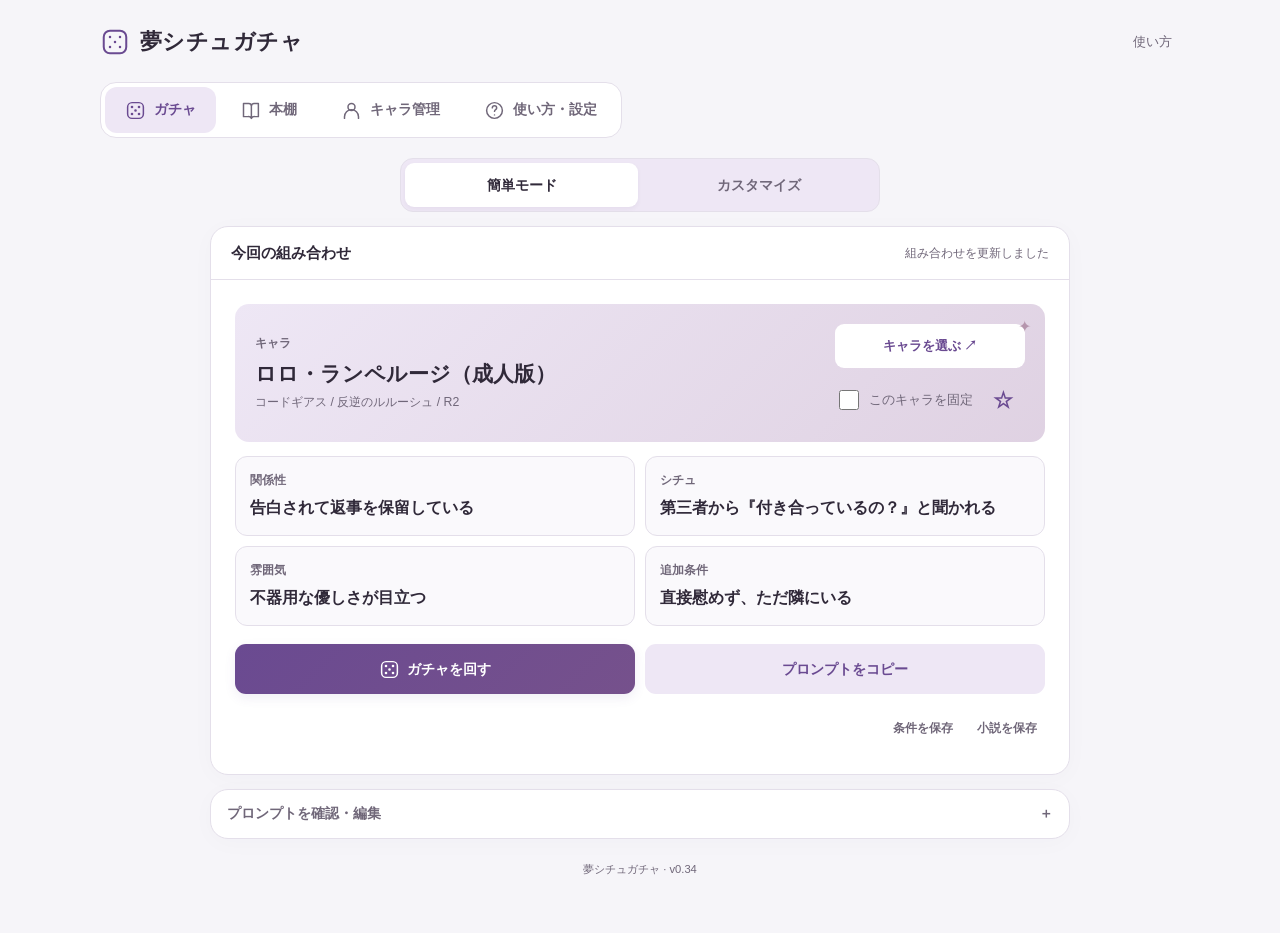
==== index.html @ 75ae56a2 "Simplify character JSON and make the gacha UI friendlier - Convert data/characters to a compact one-" ====
<!DOCTYPE html>
<html lang="ja"><head><meta http-equiv="Content-Type" content="text/html; charset=UTF-8">

<meta name="viewport" content="width=device-width, initial-scale=1, viewport-fit=cover">
<title>夢小説シチュガチャ</title>
<meta name="theme-color" content="#7044ad">
<meta name="mobile-web-app-capable" content="yes">
<meta name="apple-mobile-web-app-capable" content="yes">
<meta name="apple-mobile-web-app-status-bar-style" content="black-translucent">
<meta name="apple-mobile-web-app-title" content="夢シチュガチャ">
<link rel="icon" href="assets/icons/icon-192.png" type="image/png">
<link rel="apple-touch-icon" sizes="180x180" href="assets/icons/apple-touch-icon.png">
<link rel="manifest" href="site.webmanifest">
<script>try{const s=JSON.parse(localStorage.getItem("dreamGachaSettings")||"null"),m=s?.themeMode||"system";document.documentElement.dataset.theme=m==="system"?(matchMedia("(prefers-color-scheme: dark)").matches?"dark":"light"):m}catch(e){}</script>
<link rel="stylesheet" href="assets/styles.css?v=50">
<link rel="stylesheet" href="assets/mobile-ui.css?v=50">
</head>
<body>
<div class="wrap">
<header id="pageTop">
  <a class="brand" href="#" data-go-screen="gacha" aria-label="夢シチュガチャ ホーム"><svg viewBox="0 0 24 24" aria-hidden="true"><rect x="3" y="3" width="18" height="18" rx="5"/><circle cx="8" cy="8" r="1"/><circle cx="16" cy="8" r="1"/><circle cx="12" cy="12" r="1"/><circle cx="8" cy="16" r="1"/><circle cx="16" cy="16" r="1"/></svg><h1>夢シチュガチャ</h1></a>
  <button type="button" class="header-help" data-go-screen="help" aria-label="使い方と設定">使い方</button>
</header>
<nav class="tabs" aria-label="ページ切り替え" role="tablist">
  <button class="tab-btn active" id="tab-gacha" data-screen="gacha" role="tab" aria-controls="screen-gacha" aria-selected="true" tabindex="0"><svg viewBox="0 0 24 24" aria-hidden="true"><rect x="3" y="3" width="18" height="18" rx="5"/><path d="M8 8h.01M16 8h.01M12 12h.01M8 16h.01M16 16h.01"/></svg><span>ガチャ</span></button>
  <button class="tab-btn" id="tab-library" data-screen="library" role="tab" aria-controls="screen-library" aria-selected="false" tabindex="-1"><svg viewBox="0 0 24 24" aria-hidden="true"><path d="M4 4h6a3 3 0 0 1 3 3v14a4 4 0 0 0-4-2H4zM13 7a3 3 0 0 1 3-3h5v15h-4a4 4 0 0 0-4 2"/></svg><span>本棚</span></button>
  <button class="tab-btn" id="tab-manager" data-screen="manager" role="tab" aria-controls="screen-manager" aria-selected="false" tabindex="-1"><svg viewBox="0 0 24 24" aria-hidden="true"><circle cx="12" cy="8" r="4"/><path d="M4 21v-2a8 8 0 0 1 16 0v2"/></svg><span>キャラ管理</span></button>
  <button class="tab-btn" id="tab-help" data-screen="help" role="tab" aria-controls="screen-help" aria-selected="false" tabindex="-1"><svg viewBox="0 0 24 24" aria-hidden="true"><circle cx="12" cy="12" r="9"/><path d="M9.5 9a2.5 2.5 0 0 1 5 0c0 2-2.5 2-2.5 4M12 17h.01"/></svg><span>使い方・設定</span></button>
</nav>

<main>
<section class="screen" id="screen-gacha" role="tabpanel" aria-labelledby="tab-gacha" data-mode="simple">
  <div class="mode-switch" role="group" aria-label="ガチャの操作モード"><button type="button" data-gacha-mode="simple" aria-pressed="true">簡単モード</button><button type="button" data-gacha-mode="custom" aria-pressed="false">カスタマイズ</button></div>
  <section class="panel">
    <div class="panel-head"><h2>今回の組み合わせ</h2><span class="label" id="rollFeedback" role="status"></span></div>
    <div class="panel-body">
      <div id="gachaCharacterSlot"></div>
      <details class="filter-box filter-disclosure custom-only" id="gachaFilterDetails">
        <summary class="filter-title"><span><strong>抽選するキャラを絞る</strong><small id="filterSummaryMeta">条件を集計中</small></span><span class="count-badge" id="candidateCount">候補を集計中</span></summary>
        <div class="filter-content">
        <div class="world-mode-box" aria-labelledby="worldModeLabel">
          <div class="world-mode-head"><strong id="worldModeLabel">世界観モード</strong><span class="label" id="worldModeSummary"></span></div>
          <div class="world-mode-options" id="worldModeOptions">
            <button type="button" data-world-mode="canon">原作準拠</button>
            <button type="button" data-world-mode="modern">現代パロ</button>
            <button type="button" data-world-mode="school">学園パロ</button>
            <button type="button" data-world-mode="unrestricted">制限なし</button>
          </div>
          <p class="world-mode-note">選んだ世界観に合わないシチュ候補を、自動でガチャから外します。</p>
        </div>
        <div class="field shared-search">
          <label for="gachaSearch">キャラ検索 <span class="label">（管理画面と共通）</span></label>
          <input id="gachaSearch" type="text" placeholder="名前・作品・部・タグで検索">
        </div>
        <div class="filter-grid facet-grid">
          <details class="facet-filter"><summary><span>作品</span><span class="facet-summary" id="gachaWorkSummary">すべて</span></summary><div class="facet-body"><div class="facet-mode" data-facet-mode-for="work"><button type="button" data-facet-mode="include">✓ 選択</button><button type="button" data-facet-mode="exclude">× 除外</button></div><div class="facet-chips" id="gachaWorkChips"></div></div></details>
          <details class="facet-filter"><summary><span>部・シリーズ</span><span class="facet-summary" id="gachaSeriesSummary">すべて</span></summary><div class="facet-body"><div class="facet-mode" data-facet-mode-for="series"><button type="button" data-facet-mode="include">✓ 選択</button><button type="button" data-facet-mode="exclude">× 除外</button></div><div class="facet-chips" id="gachaSeriesChips"></div></div></details>
        </div>
        <div class="favorite-filter-row">
          <span class="label">お気に入り</span>
          <button type="button" class="favorite-toggle-btn" data-favorite-filter="">★ お気に入りだけ</button>
        </div>
        <details class="optional-filter height-filter-details" id="gachaHeightDetails">
          <summary class="height-filter-summary"><span>身長で絞り込む</span><span class="height-range-value" id="gachaHeightSummary">指定なし</span></summary>
          <div class="optional-filter-body height-filter-body">
            <div class="range-row"><span>最低身長</span><input id="gachaHeightMin" type="range" min="153" max="202" step="1" value="100"><output id="gachaHeightMinValue">下限なし (153cm〜)</output></div>
            <div class="range-row"><span>最高身長</span><input id="gachaHeightMax" type="range" min="153" max="202" step="1" value="260"><output id="gachaHeightMaxValue">上限なし (〜202cm)</output></div>
            <div class="shared-filter-note">両端は身長登録済みキャラの最小値〜最大値です。身長を指定すると、身長不明キャラは候補から外れます。</div>
          </div>
        </details>
        <details class="optional-filter" id="tagFilterDetails">
          <summary id="tagFilterSummary">＋ 印象タグでさらに絞り込む（任意）</summary>
          <div class="optional-filter-body">
            <div class="tag-head" style="margin-top:0">
              <label>キャラ印象タグ <span class="label">（類義語を統合済み／条件内の人数）</span></label>
              <select class="tag-mode" id="tagMode"><option value="all">選択タグすべて一致</option><option value="any">選択タグいずれか一致</option></select>
            </div>
            <div class="tag-groups" id="tagChips"></div>
          </div>
        </details>
        <details class="candidate-selector" id="candidatePreviewBox">
          <summary class="candidate-selector-summary"><span><strong id="candidatePreviewSummary">候補キャラ</strong><span class="candidate-selection-summary" id="candidateSelectionSummary">全員から抽選</span></span></summary>
          <div class="candidate-selector-content">
          <div class="candidate-selector-head">
            <strong>候補をクリックして選択</strong>
            <button type="button" class="small-btn" id="clearCandidateRules">選択・除外を解除</button>
          </div>
          <p class="candidate-selector-help">クリックで複数の抽選対象を選択できます。右クリック、または各キャラの「除外」で候補から外せます。</p>
          <div class="candidate-preview-body" id="candidatePreview"></div>
          </div>
        </details>
        <div class="filter-actions">
          <button class="small-btn" id="clearFilters">検索・作品・タグなどを解除</button>
        </div>
        </div>
      </details>

      <div class="field context-stage-picker custom-only"><label for="contextStage">舞台</label><select id="contextStage"><option value="">指定なし</option></select></div>
      <div id="contextReuseNotice" class="context-notice" hidden>保存条件に記録された補足設定を使用中です。設定集の最新版を使う場合は切り替えてください。<button type="button" class="small-btn" id="contextUseCurrent">現在の設定集に戻す</button></div>

      <div class="result-grid" id="resultGrid"></div>
      <button type="button" class="small-btn custom-only" data-character-card="">キャラのカルテ</button>
      <details id="recipeEditor" class="context-panel custom-only">
        <summary>今回の条件を編集</summary>
        <p class="manager-note">ここでの修正は今回の条件だけ。ガチャの候補一覧は変わりません。空欄もそのまま使えます。</p>
        <p id="recipeError" class="context-error" role="alert"></p>
        <div class="context-grid">
          <div class="field"><label for="recipe-relationship">関係性</label><textarea id="recipe-relationship" rows="3"></textarea></div>
          <div class="field"><label for="recipe-situation">シチュ</label><textarea id="recipe-situation" rows="3"></textarea></div>
          <div class="field"><label for="recipe-mood">雰囲気</label><textarea id="recipe-mood" rows="2"></textarea></div>
          <div class="field"><label for="recipe-extra">追加条件</label><textarea id="recipe-extra" rows="2"></textarea></div>
        </div>
        <details><summary>関係性の文を追加する</summary><p class="manager-note">押すと関係性欄へ追加します。合わない文は自由に書き直してください。</p><div class="settings-actions">
          <button type="button" class="small-btn" data-relationship-text="同僚">同僚</button><button type="button" class="small-btn" data-relationship-text="相手が先輩、夢主が後輩">先輩・後輩</button><button type="button" class="small-btn" data-relationship-text="交際前">交際前</button><button type="button" class="small-btn" data-relationship-text="互いに好意を察しているが未告白">両片想い</button><button type="button" class="small-btn" data-relationship-text="夢主から相手への片想い">夢主の片想い</button>
        </div></details>
        <div class="field"><label for="recipeSupportingSituation">補助シチュ（任意）</label><textarea id="recipeSupportingSituation" rows="2" placeholder="メインの出来事を支える小さな状況"></textarea></div>
        <details><summary>今回の夢主設定</summary>
          <p id="requestProtagonistStatus" class="manager-note"></p>
          <div class="field"><label for="requestProtagonistProfile">今回の共通設定</label><textarea id="requestProtagonistProfile" rows="4"></textarea></div>
          <div class="field"><label for="requestWorkProtagonistProfile">今回の作品別設定</label><textarea id="requestWorkProtagonistProfile" rows="4"></textarea></div>
          <button type="button" class="small-btn" id="useStandardProtagonist">標準の夢主設定に戻す</button>
        </details>
      </details>
      <div class="result-bulk-actions custom-only" aria-label="ガチャ結果の一括操作">
        <span class="result-bulk-label">一括操作</span>
        <button type="button" class="small-btn" id="lockAllResults">すべて固定</button>
        <button type="button" class="small-btn" id="unlockAllResults">固定を全解除</button>
        <button type="button" class="small-btn category-reset-btn" id="resetAllCategoryRules">カテゴリをリセット</button>
      </div>
      <div class="field custom-only" style="margin-top:14px"><label for="freeExtra">今回だけの追加指定（任意）</label><textarea id="freeExtra" placeholder="例：夢主側からは告白しない／雨で髪が濡れている"></textarea></div>
      <details id="contextPreview" class="context-panel custom-only"><summary>今回適用する設定 <span id="contextAppliedCount" class="label"></span></summary>
        <p class="manager-note">次の生成に使う内容です。変更後は「プロンプトを生成」を押してください。チェックを外すと今回だけ除外します。</p>
        <div id="contextErrors" class="context-error" role="alert" hidden></div>
        <div id="contextApplied"></div>
        <details><summary>今回の分量・視点</summary><div class="context-grid">
          <div class="field"><label for="contextOutputLength">希望文字数（空欄で指定なし）</label><input type="text" inputmode="numeric" id="contextOutputLength" placeholder="例：3000"></div>
          <div class="field"><label for="contextOutputPov">視点</label><select id="contextOutputPov"><option value="">指定なし</option><option value="protagonist">夢主視点</option><option value="character">相手キャラ視点</option><option value="third">三人称・切替可</option></select></div>
        </div><button type="button" class="small-btn" id="contextOutputSave">分量・視点を適用</button></details>
      </details>
      <button type="button" class="active-settings-link" id="activeSettingsLink" hidden></button>
      <div class="main-actions single custom-only"><button class="secondary" id="buildPrompt">プロンプトを生成</button></div>
      <div class="gacha-primary-actions"><button class="primary" id="rollAll"><svg viewBox="0 0 24 24" aria-hidden="true"><rect x="3" y="3" width="18" height="18" rx="5"/><path d="M8 8h.01M16 8h.01M12 12h.01M8 16h.01M16 16h.01"/></svg><span>ガチャを回す</span></button><button class="secondary" id="copyPrompt">プロンプトをコピー</button></div>
      <div class="library-quick-actions">
        <button class="small-btn" id="saveCurrentPreset">条件を保存</button>
        <button class="small-btn" id="updateCurrentPreset" hidden>編集中の保存条件を更新</button>
        <button class="small-btn" id="openNovelSave">小説を保存</button>
      </div>
    </div>
  </section>

  <section class="panel prompt-panel">
    <details id="promptPreview"><summary>プロンプトを確認・編集</summary>
    <div class="panel-body">
      <textarea id="output" aria-label="完成プロンプト" spellcheck="false" placeholder="「プロンプトを生成」を押すとここに表示されます。"></textarea>
      <p id="promptFreshness" class="manager-note" role="status"></p>
      <button type="button" class="small-btn" id="copyStoredPrompt" hidden>表示中の文をそのままコピー</button>
      <div class="copy-row"><span class="status" id="status" role="status"></span></div>
    </div>
    </details>
    <details id="gachaSettings" class="custom-only">
      <summary>夢主・候補・固定プロンプトの設定</summary>
      <div class="settings">
        <p class="manager-note">各候補は1行に1つ。編集内容はブラウザに保存されます。</p>
        <div class="pool-grid" id="poolGrid"></div>
        <div class="field" style="margin-top:14px"><label for="protagonistProfile">夢主設定 <span class="label">（プロンプト生成時に自動追加）</span></label><textarea id="protagonistProfile" spellcheck="false" placeholder="例：成人女性、160cm／柔らかい口調／受け身一辺倒にしない"></textarea></div>
        <section class="work-profile-editor">
          <div class="work-profile-head"><div><strong>作品別の夢主設定</strong><div class="label">選んだキャラの作品に合わせて自動追加</div></div><span class="count-badge" id="workProfileStatus">初期設定</span></div>
          <div class="field"><label for="workProfileWork">編集する作品</label><select id="workProfileWork"></select></div>
          <div class="field"><label for="workProtagonistProfile">この作品での立場・能力・生活拠点</label><textarea id="workProtagonistProfile" spellcheck="false"></textarea></div>
          <div class="settings-actions"><button type="button" class="small-btn" id="resetWorkProfile">この作品の設定を初期化</button></div>
        </section>
        <details class="context-panel" id="contextManager"><summary>文章の好み・舞台・補足設定集</summary>
          <p class="manager-note">共通の文章の好みと、条件に合う回だけ使う補足を分けて保存します。標準の固定プロンプトは変更しません。</p>
          <div class="field"><label for="contextStyle">文章の好み（すべての生成に使用）</label><textarea id="contextStyle" placeholder="例：「即答」という表現を避け、文脈に合う言い回しを使う。"></textarea></div>
          <button type="button" class="small-btn" id="contextStyleSave">文章の好みを保存</button>
          <div class="context-grid">
            <div class="field"><label for="contextFilterKind">種類で絞る</label><select id="contextFilterKind"><option value="">すべて</option><option value="stage">舞台設定</option><option value="supplement">補足設定</option><option value="protagonist">夢主の差分</option></select></div>
            <div class="field"><label for="contextFilterWork">作品で絞る</label><select id="contextFilterWork"><option value="">すべての作品</option></select></div>
          </div>
          <div id="contextEntryList" class="context-entry-list"></div>
          <button type="button" class="secondary" id="contextNew">＋ 舞台・補足・夢主の差分を追加</button>
          <div id="contextEditor" hidden>
            <div class="context-grid">
              <div class="field"><label for="contextTitle">管理名</label><input type="text" id="contextTitle" placeholder="例：ジョジョ5部の地名表記"></div>
              <div class="field"><label for="contextKind">種類</label><select id="contextKind"><option value="supplement">補足設定</option><option value="stage">舞台設定</option><option value="protagonist">夢主の差分</option></select></div>
            </div>
            <label><input type="checkbox" id="contextEnabled" checked> この設定を有効にする（外すと保存したまま停止）</label>
            <div class="field" id="contextStageModeField" hidden><label for="contextStageMode">対応する世界観モード</label><select id="contextStageMode"><option value="modern">現代パロ</option><option value="canon">原作準拠</option><option value="school">学園パロ</option><option value="unrestricted">制限なし</option></select></div>
            <div class="field" id="contextActivationField"><label for="contextActivation">適用方法</label><select id="contextActivation"><option value="auto">条件に合う回に自動適用</option><option value="manual">条件に合う回で、自分が選んだときだけ</option></select></div>
            <div class="field" id="contextProtagonistModeField" hidden><label for="contextProtagonistMode">夢主設定への反映</label><select id="contextProtagonistMode"><option value="append">共通・作品別設定に追加</option><option value="replace">共通・作品別設定を置き換える</option></select></div>
            <details class="context-scope"><summary>適用する作品・キャラ・世界観を限定</summary>
              <p class="manager-note">選択なしの項目は限定しません。異なる項目はすべて満たす場合に適用し、同じ項目の複数選択はいずれかで一致します。パソコンでは Ctrl / ⌘ を押しながら複数選べます。</p>
              <div class="context-grid">
                <div class="field"><label for="contextScope-works">作品</label><select id="contextScope-works" multiple size="4"></select><button type="button" class="small-btn" data-context-clear="works">限定を解除</button></div>
                <div class="field"><label for="contextScope-series">部・シリーズ（必要なら作品も指定）</label><select id="contextScope-series" multiple size="4"></select><button type="button" class="small-btn" data-context-clear="series">限定を解除</button></div>
                <div class="field"><label for="contextScope-characterIds">キャラ</label><select id="contextScope-characterIds" multiple size="4"></select><button type="button" class="small-btn" data-context-clear="characterIds">限定を解除</button></div>
                <div class="field" id="contextScopeModesField"><label for="contextScope-worldModes">世界観モード</label><select id="contextScope-worldModes" multiple size="4"></select><button type="button" class="small-btn" data-context-clear="worldModes">限定を解除</button></div>
                <div class="field" id="contextScopeStagesField"><label for="contextScope-stageIds">舞台設定</label><select id="contextScope-stageIds" multiple size="4"></select><button type="button" class="small-btn" data-context-clear="stageIds">限定を解除</button></div>
              </div>
            </details>
            <div class="field"><label for="contextBody">プロンプトに加える本文</label><textarea id="contextBody" placeholder="この条件で守ってほしい設定や描写を書いてください。"></textarea></div>
            <details><summary>参考資料（任意）</summary><p class="manager-note">外部のファイルは自動取得しません。名前と版だけの場合は参照指定を、抜粋も記入した場合はその本文をプロンプトに含めます。</p>
              <div class="field"><label for="contextReference-name">資料名・参照先</label><input type="text" id="contextReference-name"></div>
              <div class="field"><label for="contextReference-version">資料の版・更新日</label><input type="text" id="contextReference-version"></div>
              <div class="field"><label for="contextReference-excerpt">今回渡す資料の抜粋</label><textarea id="contextReference-excerpt"></textarea></div>
            </details>
            <div class="settings-actions"><button type="button" class="secondary" id="contextEntrySave">この設定を保存</button><button type="button" class="small-btn" id="contextCancel">編集を閉じる</button></div>
          </div>
          <p id="contextEditorStatus" class="manager-note" role="status" aria-live="polite"></p>
        </details>
        <div class="field" style="margin-top:14px"><label for="basePrompt">夢小説用の固定プロンプト</label><textarea id="basePrompt" spellcheck="false"></textarea></div>
        <div class="field"><label for="basePromptLabel">自分の版名（任意）</label><input id="basePromptLabel" type="text" placeholder="例：0132・視点の指示を調整"></div>
        <p class="manager-note" id="basePromptStatus" role="status"></p>
        <details class="prompt-version-details"><summary>配布標準との差分・保存した版</summary>
          <p class="manager-note">配布標準＝このアプリに収録された固定プロンプト。比較基準は派生元の推定ではありません。設定保存・プロンプト生成時に版を記録し、小説には生成時の版を残します。標準本文は書き換えません。</p>
          <div id="basePromptDiff"></div>
          <label for="promptVersionHistory">保存した固定プロンプト</label><select id="promptVersionHistory"></select>
          <button type="button" class="small-btn" id="usePromptVersion">選んだ版を編集欄へ戻す</button>
        </details>
        <div class="settings-actions"><button class="secondary" id="saveSettings">設定を保存</button><button class="small-btn" id="resetScenarioSettings">シチュ設定だけ初期化</button></div>
        <div class="settings-save-status" id="settingsSaveStatus" role="status" aria-live="polite"></div>
      </div>
    </details>
  </section>
</section>


<section class="screen" id="screen-library" role="tabpanel" aria-labelledby="tab-library" hidden="">
  <div class="section-nav" role="tablist" aria-label="本棚の表示"><button id="library-tab-novels" role="tab" data-library-pane="novels" aria-controls="novelArchivePanel" aria-selected="true">小説</button><button id="library-tab-presets" role="tab" data-library-pane="presets" aria-controls="presetPanel" aria-selected="false" tabindex="-1">保存した条件</button><button id="library-tab-save" role="tab" data-library-pane="save" aria-controls="novelSavePanel" aria-selected="false" tabindex="-1">新しく保存</button></div>
  <section class="panel" id="presetPanel" role="tabpanel" aria-labelledby="library-tab-presets" hidden>
    <div class="panel-head"><h2>保存した条件</h2><span class="label">気に入った組み合わせを再利用</span></div>
    <div class="panel-body">
      <div class="library-head-row">
        <div>
          <strong>条件セット</strong>
          <div class="manager-note">キャラ・関係性・シチュ・雰囲気・追加条件・自由指定をまとめて保存します。</div>
        </div>
        <button class="primary" id="savePresetFromLibrary">＋ 現在の条件を保存</button>
      </div>
      <div class="library-list" id="presetList"></div>
    </div>
  </section>

  <section class="panel" id="novelSavePanel" role="tabpanel" aria-labelledby="library-tab-save" hidden>
    <div class="panel-head"><h2>夢小説を保存</h2><span class="label">本文＋生成条件＋プロンプト</span></div>
    <div class="panel-body">
      <div class="library-snapshot" id="novelSnapshotPreview">直前に生成したプロンプトと条件を使用します</div>
      <label class="lock-label"><input id="novelSplitTitle" type="checkbox" checked> 貼り付けた1行目をタイトルにする</label>
      <div class="field" style="margin-top:10px"><label for="novelBody">小説をタイトルごと貼り付け <span class="label" id="novelBodyCount">0字</span></label><textarea id="novelBody" class="novel-body-input" spellcheck="false" placeholder="1行目：タイトル&#10;2行目以降：本文"></textarea></div>
      <p class="manager-note">タイトル・本文が空のときに自動で分離します。本文だけの場合はチェックを外してください。本文の空行は保持します。</p>
      <div class="field"><label for="novelTitle">タイトル（登録後も編集できます）</label><input id="novelTitle" type="text" placeholder="1行目から自動入力／手入力もできます"></div>
      <div class="field" style="margin-top:10px"><label for="novelGenerationAi">生成AI（任意）</label><input id="novelGenerationAi" type="text" list="novelAiChoices" placeholder="ChatGPT、Geminiなど／自由入力も可"></div>
      <div class="field" style="margin-top:10px"><label for="novelGenerationModel">モデル（任意）</label><input id="novelGenerationModel" type="text" list="novelModelChoices" placeholder="候補から選択、またはモデル名を入力"></div>
      <datalist id="novelAiChoices"><option value="ChatGPT"></option><option value="Gemini"></option><option value="Claude"></option><option value="Microsoft Copilot"></option><option value="Grok"></option><option value="DeepSeek"></option><option value="Google AI Studio"></option><option value="その他"></option></datalist>
      <datalist id="novelModelChoices"></datalist>
      <p class="manager-note">実際に生成したAI・モデルを記録します。自動取得はしません。不明なら空欄で保存でき、新旧モデル・候補にない名前も入力できます。</p>
      <details><summary>一緒に保存するプロンプトを確認</summary><p class="manager-note" id="novelSavePromptStatus"></p><textarea id="novelSavePrompt" readonly aria-label="保存する完成プロンプト"></textarea><p class="manager-note">直前の生成内容、または「小説を保存」で選んだ内容です。外部AI側だけで変更した内容は自動取得できません。</p></details>
      <div class="field" style="margin-top:10px"><label for="novelMemo">メモ（任意）</label><textarea id="novelMemo" class="novel-memo-input" placeholder="刺さったところ、後で読み返したい理由など"></textarea></div>
      <div class="library-form-actions">
        <label class="lock-label"><input type="checkbox" id="novelFavorite"> ★ お気に入り</label>
        <button class="primary" id="saveNovel">小説を保存</button>
      </div>
    </div>
  </section>

  <section class="panel" id="novelArchivePanel" role="tabpanel" aria-labelledby="library-tab-novels">
    <div class="panel-head"><h2>保存した小説</h2><span class="count-badge" id="novelCount">0本</span></div>
    <div class="panel-body">
      <div class="library-search-row">
        <input id="novelSearch" type="text" aria-label="保存した小説を検索" placeholder="タイトル・キャラ・本文を検索">
        <button type="button" class="favorite-toggle-btn" id="novelFavoriteOnly">★ お気に入りだけ</button>
      </div>
      <div class="library-list" id="novelList"></div>
    </div>
  </section>
</section>

<section class="screen" id="screen-manager" role="tabpanel" aria-labelledby="tab-manager" hidden="">
  <div class="section-nav" role="tablist" aria-label="キャラ管理の表示"><button id="manager-tab-list" role="tab" data-manager-pane="list" aria-controls="characterListPanel" aria-selected="true">一覧</button><button id="manager-tab-works" role="tab" data-manager-pane="works" aria-controls="workPanel" aria-selected="false" tabindex="-1">作品</button><button id="manager-tab-add" role="tab" data-manager-pane="add" aria-controls="characterFormPanel" aria-selected="false" tabindex="-1">追加</button><button id="manager-tab-files" role="tab" data-manager-pane="files" aria-controls="ioPanel" aria-selected="false" tabindex="-1">ファイル</button></div>
  <section class="panel" id="characterListPanel" role="tabpanel" aria-labelledby="manager-tab-list">
    <div class="panel-head"><h2>キャラ管理</h2></div>
    <div class="panel-body">
      <div class="stats">
        <div class="stat"><div class="n" id="statTotal">0</div><div class="t">登録キャラ</div></div>
        <div class="stat"><div class="n" id="statActive">0</div><div class="t">ガチャ対象</div></div>
        <div class="stat"><div class="n" id="statArchived">0</div><div class="t">お休み中</div></div>
        <div class="stat"><div class="n" id="statFavorite">0</div><div class="t">お気に入り</div></div>
      </div>

      <div class="manage-filters compact">
        <input id="manageSearch" type="text" aria-label="登録キャラを検索（ガチャの抽選条件と共通）" placeholder="名前・作品で検索">
        <select id="manageSort" aria-label="キャラの並び順">
          <option value="work">並び：作品・シリーズ順</option>
          <option value="name-asc">名前：あ→ん</option>
          <option value="name-desc">名前：ん→あ</option>
          <option value="height-asc">身長：低→高</option>
          <option value="height-desc">身長：高→低</option>
          <option value="favorite">★ お気に入り優先</option>
          <option value="registered">登録順</option>
        </select>
      </div>
      <details class="manager-filter-details"><summary>作品・シリーズ・身長で絞る</summary>
      <div class="filter-grid facet-grid manager-facets">
        <details class="facet-filter"><summary><span>作品で絞り込む</span><span class="facet-summary" id="manageWorkSummary">すべて</span></summary><div class="facet-body"><div class="facet-mode" data-facet-mode-for="work"><button type="button" data-facet-mode="include">✓ 選択</button><button type="button" data-facet-mode="exclude">× 除外</button></div><div class="facet-chips" id="manageWorkChips"></div></div></details>
        <details class="facet-filter"><summary><span>部・シリーズで絞り込む</span><span class="facet-summary" id="manageSeriesSummary">すべて</span></summary><div class="facet-body"><div class="facet-mode" data-facet-mode-for="series"><button type="button" data-facet-mode="include">✓ 選択</button><button type="button" data-facet-mode="exclude">× 除外</button></div><div class="facet-chips" id="manageSeriesChips"></div></div></details>
      </div>

      <details class="optional-filter height-filter-details" id="manageHeightDetails">
        <summary class="height-filter-summary"><span>身長で絞り込む <span class="label">（ガチャと共通）</span></span><span class="height-range-value" id="manageHeightSummary">指定なし</span></summary>
        <div class="optional-filter-body height-filter-body">
          <div class="range-row"><span>最低身長</span><input id="manageHeightMin" type="range" min="153" max="202" step="1" value="100"><output id="manageHeightMinValue">下限なし (153cm〜)</output></div>
          <div class="range-row"><span>最高身長</span><input id="manageHeightMax" type="range" min="153" max="202" step="1" value="260"><output id="manageHeightMaxValue">上限なし (〜202cm)</output></div>
          <div class="shared-filter-note">両端は身長登録済みキャラの最小値〜最大値に自動調整されます。</div>
        </div>
      </details>

      </details>
      <div class="status-filter" id="manageStatusButtons">
        <span class="label">絞り込み</span>
        <button type="button" class="status-filter-btn" data-manage-status="active">ガチャ対象</button>
        <button type="button" class="status-filter-btn" data-manage-status="archived">お休み中</button>
        <button type="button" class="favorite-toggle-btn" data-favorite-filter="">★ お気に入り</button>
        <button type="button" class="small-btn" id="clearSharedManagerFilters">共通検索条件を解除</button>
      </div>
      <details class="bulk-actions"><summary>まとめて操作 <span id="bulkSelectionSummary"></span></summary><div class="bulkbar">
        <label class="lock-label"><input class="select-all" id="selectAllVisible" type="checkbox"> 検索結果を全選択</label>
        <span class="selected-count" id="selectedCount">0件選択</span>
        <button class="favorite-btn active" id="bulkFavorite">★ お気に入り</button>
        <button class="favorite-btn" id="bulkUnfavorite">☆ お気に入り解除</button>
        <button class="small-btn" id="bulkArchive">お休みにする</button>
        <button class="ok-btn" id="bulkRestore">ガチャに戻す</button>
        <button class="danger-btn" id="bulkDelete">削除</button>
      </div>

      </details>
      <details id="orphanCharacterNotes" hidden><summary>未登録キャラのカルテ</summary><p class="manager-note">キャラが一覧にいなくても記録は残っています。開いて対象キャラを変更できます。</p><div id="orphanCharacterNoteList"></div></details>
      <div class="pager-note" id="manageCount">表示 0件 / 全0件</div>
      <div class="character-table" id="characterTable"></div>
      <button type="button" class="small-btn load-more" id="manageMore" hidden>さらに表示</button>
      <details class="advanced-import" id="favoriteRepair"><summary>旧初期お気に入り67件の確認・修復</summary><div>
        <p class="io-note">2026年9月13日の修正で、キャラのお気に入りは端末ごとに一度だけ0件に戻します。以後、自分で付けたお気に入りは維持します。お休み状態・小説のお気に入りは変更しません。</p>
        <p class="io-note">古いバックアップを復元した場合などに使えます。下のチェックは「解除するキャラ」です。残したいキャラのチェックを外してください。「自分で設定」は最初から未選択です。旧67件と同じキャラでも、以前ご自身で登録した可能性があるため確認してください。</p>
        <div id="legacyFavoriteList"></div>
        <button type="button" class="danger-btn" id="repairLegacyFavorites">チェックしたキャラだけお気に入り解除</button>
      </div></details>
    </div>
  </section>


  <section class="panel" id="workPanel" role="tabpanel" aria-labelledby="manager-tab-works" hidden>
    <div class="panel-head"><h2>ガチャに出すキャラ</h2><span class="count-badge" id="workSummary"></span></div>
    <div class="panel-body">
      <p class="manager-note">作品を開いて、キャラをタップするとガチャに出す／お休みを切り替えられます。色が付いているキャラがガチャに出ます。</p>
      <div class="work-list" id="workList"></div>
    </div>
  </section>

  <section class="panel" id="ioPanel" role="tabpanel" aria-labelledby="manager-tab-files" tabindex="-1" hidden>
    <div class="panel-head"><h2>キャラファイル</h2><span class="label">JSONでインポート / エクスポート</span></div>
    <div class="panel-body">
      <div class="io-box">
        <div>
          <h3 style="margin:0 0 8px;font-size:.95rem">書き出し</h3>
          <p class="io-note">キャラ名だけでなく、作品・部/シリーズ・タグ・身長・身長の確認状態/出典・お気に入り・お休み状態までまとめて保存します。</p>
          <div class="io-actions" style="margin-top:10px">
            <button class="secondary" id="exportAll">全キャラを書き出す</button>
            <button class="small-btn" id="exportSelected">選択中を書き出す</button>
            <button class="small-btn" id="exportTemplate">ChatGPT用テンプレート</button>
          </div>
        </div>
        <div>
          <h3 style="margin:0 0 8px;font-size:.95rem">読み込み</h3>
          <p class="io-note">ChatGPTに作らせたJSONもそのまま読み込めます。作品を更新するときは「作品単位で置換」を選ぶと、ほかの作品やお気に入り状態を維持できます。</p>
          <div class="import-options">
            <div class="field"><label for="importMode">読み込み方法</label><select id="importMode"><option value="work-replace">作品単位で置換（おすすめ）</option><option value="merge">追加・更新（同名＋同作品は更新）</option></select></div>
            <button class="primary" id="importButton">JSONを読み込む</button>
          </div>
          <details class="advanced-import"><summary>高度な操作</summary><div><p class="io-note">全作品のキャラ一覧をファイル内容だけで置き換えます。通常の作品更新には使用しません。</p><button type="button" class="danger-btn" id="importReplaceAllButton">全キャラを置換するJSONを選ぶ</button></div></details>
          <input id="importFile" type="file" accept=".json,application/json" hidden="">
        </div>
      </div>
      <div class="schema-box">
        <div class="schema-guide-head">
          <div><strong>ChatGPTでキャラをまとめて追加</strong><p class="io-note">作品名を指定する依頼文、JSON形式、使用できるタグを使い方ページで確認できます。</p></div>
          <div class="schema-guide-actions">
            <button type="button" class="small-btn" id="copySchemaPrompt">作成用プロンプトをコピー</button>
            <button type="button" class="help-action compact" data-go-screen="help" data-scroll-target="help-character-json">❓ 詳しい使い方</button>
          </div>
        </div>
      </div>
    </div>
  </section>

  <section class="panel" id="characterFormPanel" role="tabpanel" aria-labelledby="manager-tab-add" hidden>
    <div class="panel-head"><h2 id="formTitle">キャラを追加</h2><span class="label">作品名・タグは自由入力</span></div>
    <div class="panel-body">
      <p class="manager-note">印象タグは共通候補からクリックして選べます。★お気に入りもキャラ情報として保存されます。身長は公称値を確認できたものだけ数値登録し、確認できないキャラは「不明」としています。手動で身長を書き換えると「手動登録（未検証）」になります。</p>
      <div class="manager-form">
        <div class="field"><label for="charName">キャラ名</label><input id="charName" type="text" placeholder="例：東方仗助"></div>
        <div class="field"><label for="charWork">作品</label><input id="charWork" type="text" list="workSuggestions" placeholder="例：ジョジョの奇妙な冒険"><datalist id="workSuggestions"></datalist></div>
        <div class="field"><label for="charSeries">部・シリーズ</label><input id="charSeries" type="text" list="seriesSuggestions" placeholder="例：4部"><datalist id="seriesSuggestions"></datalist></div>
        <div class="field"><label for="charHeight">身長</label><input id="charHeight" type="text" placeholder="例：178cm／175→180cm"></div>
        <div class="field"><label>お気に入り</label><label class="lock-label" style="min-height:42px"><input id="charFavorite" type="checkbox"> ★ お気に入りにする</label></div>
        <div class="field full"><label for="charTags">印象タグ <span class="label">（候補をクリックして選択）</span></label><input id="charTags" type="text" readonly placeholder="タグ未選択"><div class="tag-picker-compact" id="charTagPicker"></div></div>
        <div class="form-actions full"><button class="primary" id="saveCharacter">＋ キャラを追加</button></div>
      </div>
    </div>
  </section>
</section>

<section class="screen help-screen" id="screen-help" role="tabpanel" aria-labelledby="tab-help" hidden="">
  <section class="panel"><div class="panel-head"><h2>表示設定</h2></div><div class="panel-body appearance-settings"><label class="theme-control" for="themeMode"><span>配色</span><select id="themeMode" aria-label="画面の配色"><option value="system">端末設定</option><option value="light">ライト</option><option value="dark">ダーク</option></select></label><button type="button" class="small-btn" id="reloadApp">最新版を読み込む</button></div></section>
  <section class="help-hero">
    <div>
      <div class="eyebrow">QUICK START</div>
      <h2>はじめての使い方</h2>
      <p>「簡単」で好きなキャラを選んで、シチュエーションを回すところから始められます。</p>
    </div>
    <button type="button" class="primary" data-go-screen="gacha">ガチャを開く</button>
  </section>

  <nav class="help-local-nav" aria-label="使い方ページ内メニュー">
    <a href="#help-basic">基本の流れ</a>
    <a href="#help-details">各ページの詳細</a>
    <a href="#help-character-json">キャラファイル作成</a>
    <a href="#help-faq">よくある質問</a>
  </nav>

  <section class="panel help-section" id="help-basic">
    <div class="panel-head"><h2>基本の流れ</h2><span class="label">まずはこの4ステップ</span></div>
    <div class="panel-body help-steps">
      <article class="help-step">
        <span class="step-number">1</span>
        <div><h3>好きなキャラを選ぶ</h3><p>「キャラを選ぶ」から名前や作品で探します。選んだキャラは自動で固定されます。★を付けると次から見つけやすくなります。</p><button type="button" class="help-action" data-go-screen="gacha">ガチャを開く</button></div>
      </article>
      <article class="help-step">
        <span class="step-number">2</span>
        <div><h3>シチュエーションを回す</h3><p>「シチュを回す」で、キャラをそのままに条件を抽選します。キャラもおまかせにするなら、キャラの「固定」を外します。</p></div>
      </article>
      <article class="help-step">
        <span class="step-number">3</span>
        <div><h3>コピーして生成AIで使う</h3><p>「プロンプトをコピー」で現在の条件から依頼文を作れます。条件の固定、夢主設定、追加指定は「カスタマイズ」で調整できます。モードを切り替えても設定は保たれます。</p></div>
      </article>
      <article class="help-step">
        <span class="step-number">4</span>
        <div><h3>条件や小説を保存する</h3><p>気に入った条件セットと、生成AIで作った小説本文を「本棚」へ保存できます。「小説」「保存した条件」「新しく保存」のタブで切り替えます。</p><button type="button" class="help-action" data-go-screen="library">本棚を開く</button></div>
      </article>
    </div>
  </section>

  <section class="panel help-section" id="help-details">
    <div class="panel-head help-details-head"><div><span class="eyebrow">DETAILS</span><h2>各ページの詳細仕様</h2></div><span class="label">ページごとの機能を確認</span></div>
    <div class="panel-body help-detail-grid">
      <article class="help-detail-card">
        <div class="help-card-icon">🎲</div><h3>ガチャ</h3>
        <ul><li>キャラ・関係性・シチュ・雰囲気・追加条件を抽選します。</li><li>「簡単」は選んで回す操作に、「カスタマイズ」は条件ごとの固定・抽選・設定に使います。</li><li>「キャラを選ぶ」では、抽選の絞り込み条件にかかわらず、利用中のキャラから直接選べます。</li><li>世界観モードを選ぶと、原作・現代・学園に合わないシチュを自動で外します。</li><li>固定した項目は、次の一括ガチャでも変わりません。</li><li>作品・部／シリーズは複数選択できます。PCでは右クリック、スマホでは「除外」モードで候補から外せます。</li><li>候補キャラはクリックで複数選択、右クリックまたは「除外」で抽選対象から外せます。</li><li>「選ぶ・カテゴリ」では結果の直接選択やカテゴリ単位の絞り込みができます。</li><li>抽選候補の検索条件はキャラ管理と共通です。</li></ul>
        <button type="button" class="help-action" data-go-screen="gacha">🎲 ガチャへ</button>
      </article>
      <article class="help-detail-card">
        <div class="help-card-icon">📚</div><h3>本棚</h3>
        <ul><li>条件セットは現在の組み合わせと追加指定をまとめて保存します。</li><li>夢小説は本文・文字数・生成条件・プロンプト・メモを一緒に保存します。</li><li>保存した条件は「この条件を使う」からガチャへ戻して再利用できます。</li><li>小説はタイトルや本文などで検索し、お気に入りだけにも絞れます。</li></ul>
        <button type="button" class="help-action" data-go-screen="library">本棚へ</button>
      </article>
      <article class="help-detail-card">
        <div class="help-card-icon">👤</div><h3>キャラ管理</h3>
        <ul><li>「一覧」「作品」「追加」「ファイル」のタブで操作を切り替えます。「作品」では、作品ごとにガチャへ出すキャラをタップで選べます。登録済みキャラは一覧の「編集」から変更できます。</li><li>★ お気に入りは好きなキャラを見つけやすくする印です。</li><li>「お休み」にしたキャラは一覧に残り、ガチャには出ません。「お休み中」で絞って「ガチャに戻す」で戻せます。</li><li>一覧は40件ずつ表示します。「検索結果を全選択」は、まだ表示していない検索結果も含めて選びます。</li><li>チェックした複数キャラを「まとめて操作」でお気に入り・お休み・ガチャに戻すをまとめて行えます。</li><li>作品単位のJSON置換では、ほかの作品とお気に入り・お休み状態を維持します。</li><li>全キャラ置換は「高度な操作」の中にあります。アプリ全体のバックアップは使い方ページにあります。</li></ul>
        <button type="button" class="help-action" data-go-screen="manager">👤 キャラ管理へ</button>
      </article>
    </div>
  </section>

  <section class="panel help-section character-json-guide" id="help-character-json">
    <div class="panel-head character-json-head"><div><span class="eyebrow">CHATGPT + JSON</span><h2>ChatGPTでキャラファイルを作る</h2></div><span class="label">作品単位でまとめて追加</span></div>
    <div class="panel-body">
      <p class="guide-lead">作品名を入力して依頼文をコピーし、ChatGPTへ送ります。返ってきたJSONをファイルとして保存したら、キャラ管理の「JSONを読み込む」から追加できます。</p>

      <ol class="import-steps">
        <li><strong>作品名を入力</strong><span>正式な作品名を入力します。</span></li>
        <li><strong>依頼文をコピー</strong><span>男性キャラの調査条件・JSON形式・許可タグがまとめて入ります。</span></li>
        <li><strong>JSONで保存</strong><span>ChatGPTの回答を説明文なしの <code>.json</code> ファイルとして保存します。</span></li>
        <li><strong>追加・更新で読み込む</strong><span>最初は既存キャラを残せる「追加・更新」がおすすめです。</span></li>
      </ol>

      <div class="prompt-maker">
        <div class="field"><label for="characterResearchWork">調べたい作品名</label><input id="characterResearchWork" type="text" placeholder="例：ジョジョの奇妙な冒険"></div>
        <div class="field"><label for="characterResearchPromptPreview">ChatGPTへ送る依頼文</label><textarea id="characterResearchPromptPreview" class="research-prompt" readonly></textarea></div>
        <div class="prompt-maker-actions">
          <button type="button" class="primary" id="copyCharacterResearchPrompt">📋 この依頼文をコピー</button>
          <button type="button" class="help-action compact" id="downloadCharacterTemplateFromHelp">📄 空のJSONテンプレート</button>
        </div>
      </div>

      <div class="guide-grid">
        <section class="guide-card">
          <h3>JSONの基本形式</h3>
          <pre class="json-example"><code>{
  "schema": "dream-gacha.characters",
  "version": 2,
  "work": "作品名",
  "heightDefaults": { "status": "verified", "source": "出典名またはURL" },
  "characters": [
    { "name": "キャラ名", "series": "部・シリーズ", "tags": ["冷静", "知的"], "height": 180 },
    { "name": "身長不明のキャラ", "tags": ["明るい"] },
    { "name": "ガチャから外すキャラ", "tags": ["寡黙"], "gacha": false }
  ]
}</code></pre>
        </section>
        <section class="guide-card">
          <h3>書き方のルール</h3>
          <ul><li>1ファイルに1作品です。作品名は先頭の <code>work</code> に1回だけ書きます。</li><li>身長は <code>"height": 180</code> のように数値だけで書けます。出典は <code>heightDefaults</code> にまとめます。</li><li>公称値が見つからなければ推測せず、<code>height</code> を省略します。</li><li>媒体で値が違うときだけ <code>{ "cm": 180, "text": "180cm（アニメ）／178cm（原作）" }</code> のように書きます。</li><li><code>"gacha": false</code> のキャラは「お休み」として読み込まれ、ガチャに出ません。</li><li>以前の形式（version 1）のファイルもそのまま読み込めます。</li></ul>
        </section>
      </div>

      <section class="allowed-tags-box">
        <div class="allowed-tags-head"><h3>使用できる印象タグ</h3><span class="label">一覧にないタグは読み込み時に除外されます</span></div>
        <div class="allowed-tag-groups" id="allowedTagGuide"></div>
      </section>

      <div class="import-caution"><strong>読み込む前に確認</strong><p>ChatGPTの調査結果には誤りが含まれる場合があります。人数、名前、部・シリーズ、身長と出典を確認してから読み込んでください。普段の更新は「作品単位で置換」を使います。全キャラ置換は現在の一覧全体を置き換えるため、「高度な操作」に分けています。</p></div>
      <button type="button" class="help-action" data-go-screen="manager" data-scroll-target="ioPanel">👤 キャラファイルの読み込みへ</button>
    </div>
  </section>

  <section class="panel help-section data-guide">
    <div class="panel-head"><h2>データの保存と引っ越し</h2><span class="label">大切な作品を守るために</span></div>
    <div class="panel-body">
      <p>キャラ・設定・保存した小説は、このサイトを開いているブラウザ内に保存されます。別の端末やブラウザには自動で移りません。</p>
      <p><strong>ブラウザのデータを消す前や端末を替える前に、完全バックアップを書き出してください。</strong> 新しい環境でそのファイルを復元すると、まとめて引き継げます。</p>
      <div class="backup-box help-backup-box">
        <h3>完全バックアップ</h3>
        <p class="io-note">キャラ・お休み状態・お気に入り・タグ・身長・シチュ候補・固定プロンプト・夢主設定・現在のガチャ条件・保存した小説を、ひとつのファイルにまとめます。</p>
        <div class="backup-actions">
          <button type="button" class="secondary" id="exportFullBackup">バックアップを書き出す</button>
          <button type="button" class="primary" id="importFullBackup">バックアップを復元</button>
        </div>
        <div class="backup-restore-status" id="backupRestoreStatus" role="status" aria-live="polite">復元すると、ブラウザ設定と夢小説の件数をここに表示します。</div>
        <input id="fullBackupFile" type="file" accept=".json,application/json" hidden="">
      </div>
    </div>
  </section>

  <section class="panel help-section" id="help-faq">
    <div class="panel-head"><h2>よくある質問</h2><span class="label">FAQ</span></div>
    <div class="panel-body faq-list">
      <details><summary>お気に入りとお休みはどう違いますか？</summary><p>お気に入りは、好きなキャラだけに絞り込むための印です。お休みはキャラを消さずにガチャに出さないようにする機能です。</p></details>
      <details><summary>お休みにしたキャラは消えますか？</summary><p>消えません。キャラ管理の「作品」でキャラをタップするか、一覧を「お休み中」で絞り込んで「ガチャに戻す」を押すとガチャに戻せます。</p></details>
      <details><summary>「カテゴリを選ぶ」と「除外」の違いは？</summary><p>カテゴリ名を選ぶと、その1カテゴリだけを候補にします。「除外」は指定したカテゴリを候補から外し、複数同時に設定できます。</p></details>
      <details><summary>候補キャラの選択と除外はどう使いますか？</summary><p>通常クリックしたキャラは複数まとめて抽選対象にできます。右クリック、またはキャラ横の「除外」を押すと、そのキャラを抽選対象から外せます。スマホでは「除外」ボタンを使ってください。</p></details>
      <details><summary>ガチャ結果の「固定」とは？</summary><p>固定した項目は「固定以外を全部ガチャ」を押しても残ります。画面上の「固定を全解除」でまとめて戻せます。</p></details>
      <details><summary>夢主設定はどこに入りますか？</summary><p>ガチャ画面下部の設定欄に入力します。「プロンプトを生成」したとき、固定プロンプトとは別の「夢主設定」として自動で入ります。</p></details>
      <details><summary>作品別の夢主設定はどう使われますか？</summary><p>選ばれたキャラの作品に対応する設定だけが、共通の夢主設定の後へ自動で入ります。作品ごとに立場・能力・生活拠点を変えられ、不要な作品では空欄にできます。</p></details>
      <details><summary>世界観モードを変えると何が変わりますか？</summary><p>原作準拠では電車・スマホ・コンビニなど現代専用のシチュを外します。現代パロと学園パロでは、それぞれの候補とどの世界でも使える候補を抽選します。「制限なし」はすべての候補を使います。</p></details>
      <details><summary>保存した小説や設定は外部に送信されますか？</summary><p>このサイトの保存機能はブラウザ内を使います。サイト側のサーバーへ作品を保存する仕組みはありません。</p></details>
      <details><summary>別のスマホやパソコンでも続きから使えますか？</summary><p>この使い方ページで完全バックアップを書き出し、移動先のブラウザで復元してください。</p></details>
      <details><summary>作品のキャラJSONだけを更新できますか？</summary><p>キャラ管理の読み込み方法で「作品単位で置換」を選び、1作品だけが入ったJSONを読み込んでください。ほかの作品と、同じキャラのお気に入り・お休み状態は維持されます。</p></details>
    </div>
  </section>
</section>
</main>
<footer>夢シチュガチャ · v0.34</footer>
</div>
<div class="quick-nav" id="managerQuickNav" aria-label="キャラ管理クイック移動" hidden="">
  <button type="button" id="jumpTop">↑ 上へ</button>
  <button type="button" id="jumpIO">↓ 入出力へ</button>
</div>

<div class="novel-modal" id="novelModal" hidden="">
  <div class="novel-dialog" role="dialog" aria-modal="true" aria-labelledby="novelViewTitle">
    <div class="choice-head">
      <div><div class="choice-title" id="novelViewTitle">夢小説</div><div class="novel-view-meta" id="novelViewMeta"></div></div>
      <div class="novel-dialog-actions"><button type="button" class="small-btn" id="startNovelEdit">編集</button><button type="button" class="choice-close" id="novelViewClose" aria-label="閉じる">×</button></div>
    </div>
    <div class="novel-dialog-content" id="novelDialogContent">
    <div id="novelViewRead"><div class="novel-view-body" id="novelViewBody"></div></div>
    <div class="novel-view-actions" id="novelViewActions"><button type="button" class="small-btn" id="copyNovelFromView">コピー</button><button type="button" class="small-btn" id="exportNovelFromView">TXTを書き出す</button><button type="button" class="small-btn" id="favoriteNovelFromView">☆ お気に入り</button></div>
    <details class="novel-view-details"><summary>アノテーション用に書き出す</summary>
      <p class="manager-note">本文TXTは夢アノテーターの「新規作品 → ファイル」から追加できます。タイトルやプロンプトは本文に混ぜません。</p>
      <button type="button" class="small-btn" id="exportNovelBody">本文だけTXT</button>
      <button type="button" class="small-btn" id="exportNovelJson">本文＋プロンプト・版情報JSON</button>
      <p class="manager-note">JSONはAI分析・保管用です。現行アノテーターのJSON復元には非対応です（既存作品の全置換・OLD/NEWへの変換を避けるため）。版情報はこのJSONと夢ガチャ側で保持します。</p>
    </details>
    <div class="novel-edit-panel" id="novelEditPanel" hidden="">
      <div class="field"><label for="novelEditTitle">タイトル</label><input id="novelEditTitle" type="text"></div>
      <div class="field" style="margin-top:10px"><label for="novelEditGenerationAi">生成AI（任意）</label><input id="novelEditGenerationAi" type="text" list="novelAiChoices" placeholder="候補から選択、または自由入力"></div>
      <div class="field" style="margin-top:10px"><label for="novelEditGenerationModel">モデル（任意）</label><input id="novelEditGenerationModel" type="text" list="novelEditModelChoices" placeholder="不明なら空欄／自由入力も可"></div>
      <datalist id="novelEditModelChoices"></datalist>
      <div class="field" style="margin-top:10px"><label for="novelEditBody">本文 <span class="label" id="novelEditCount">0字</span></label><textarea id="novelEditBody" class="novel-body-input" spellcheck="false"></textarea></div>
      <div class="field" style="margin-top:10px"><label for="novelEditMemo">メモ（任意）</label><textarea id="novelEditMemo" class="novel-memo-input"></textarea></div>
      <div class="library-form-actions"><button type="button" class="danger-btn" id="deleteNovelFromEdit">削除</button><button type="button" class="small-btn" id="cancelNovelEdit">キャンセル</button><button type="button" class="primary" id="saveNovelEdit">変更を保存</button></div>
    </div>
    <details class="novel-view-details">
      <summary>生成条件・プロンプトを見る</summary>
      <div class="novel-detail-grid" id="novelViewConditions"></div>
      <div id="novelViewPromptInfo"></div>
      <textarea id="novelViewPrompt" readonly></textarea>
    </details>
    </div>
  </div>
</div>
<div class="choice-modal" id="choiceModal" hidden="">
  <div class="choice-dialog" role="dialog" aria-modal="true" aria-labelledby="choiceTitle">
    <div class="choice-head"><div class="choice-title" id="choiceTitle">候補から選ぶ</div><button type="button" class="choice-close" id="choiceClose" aria-label="閉じる">×</button></div>
    <div class="choice-search-wrap"><input id="choiceSearch" type="text" aria-label="候補を検索" placeholder="名前・作品で検索" autocomplete="off"></div>
    <div id="quickChoiceFilters" class="quick-choice-filters" hidden><select id="quickChoiceWork" aria-label="キャラの作品"><option value="">すべての作品</option></select><button type="button" class="favorite-toggle-btn" id="quickChoiceFavorite" aria-pressed="false">☆ お気に入り</button></div>
    <details class="choice-category-wrap" id="choiceCategoryWrap" hidden><summary>カテゴリを選択・除外</summary>
      <div class="choice-category-headline">
        <div class="choice-category-title" id="choiceCategoryTitle">カテゴリ</div>
        <button type="button" class="choice-category-clear" id="choiceCategoryClear">すべて解除</button>
      </div>
      <div class="choice-category-summary" id="choiceCategorySummary" aria-live="polite">絞り込みなし</div>
      <div class="choice-category-chips" id="choiceCategoryChips"></div>
      <div class="choice-category-help">カテゴリ名を押すとそのカテゴリだけに絞り込みます。「除外」で複数カテゴリを候補から外せます。</div>
    </details>
    <div class="choice-note" id="choiceNote">選択後も残すときは「固定」をオンにします。</div>
    <div class="choice-list" id="choiceList"></div>
    <button type="button" class="choice-manage-works" id="choiceManageWorks" hidden>見つからないキャラは「キャラ管理 → 作品」でガチャに出せます <span aria-hidden="true">→</span></button>
  </div>
</div>
<div class="toast" id="toast" role="status" aria-live="polite"></div>
<dialog id="characterCardDialog" class="character-card-dialog" aria-labelledby="characterCardTitle"></dialog>

<script src="src/app-data.js?v=48"></script>
<script src="src/app-context.js?v=48"></script>
<script src="src/app-domain.js?v=48"></script>
<script src="src/app-prompts.js?v=48"></script>
<script src="src/app-storage.js?v=48"></script>
<script src="src/app-ui.js?v=46"></script>
<script src="src/character-format.js?v=50"></script>
<script src="data/character-data.generated.js?v=526a2565f529"></script>
<script src="src/seed-data.js?v=44"></script>
<script src="src/stage-presets.js?v=44"></script>
<script src="src/app-context-ui.js?v=48"></script>
<script src="src/app-character-card-ui.js?v=48"></script>
<script src="src/app-recipe.js?v=49"></script>
<script src="src/app-works-ui.js?v=50"></script>
<script src="src/app-experience.js?v=50"></script>
<script src="src/app.js?v=50"></script>


</body></html>
---- assets/styles.css ----
:root{
  --bg:#f7f4fb;--panel:#fff;--panel2:#faf8fd;--text:#292331;--muted:#766d7f;
  --line:#e8e0ef;--accent:#7653a6;--accent2:#b06b95;--soft:#efe7f8;--danger:#a94f62;
  --ok:#4e7c65;--shadow:0 12px 36px rgba(52,33,72,.08);--radius:20px;
  --surface:#fff;--panel-alpha:rgba(255,255,255,.92);--surface-soft:#faf8fc;--surface-accent:#f7f1fb;--surface-danger:#fff1f4;--surface-warm:#fffaf0;--surface-ok:#f0f8f3;--glow1:#f0e7fa;--glow2:#fbeaf2
}
*{box-sizing:border-box}
html{scroll-behavior:smooth}
body{
  margin:0;min-height:100vh;color:var(--text);line-height:1.65;
  font-family:-apple-system,BlinkMacSystemFont,"Segoe UI","Hiragino Sans","Yu Gothic",Meiryo,sans-serif;
  background:radial-gradient(circle at 10% 0%,var(--glow1) 0,transparent 30%),
             radial-gradient(circle at 100% 20%,var(--glow2) 0,transparent 28%),var(--bg);
  padding-bottom:calc(32px + env(safe-area-inset-bottom))
}
button,input,select,textarea{font:inherit;min-width:0}
button{cursor:pointer;-webkit-tap-highlight-color:transparent}
button:focus-visible,a:focus-visible,summary:focus-visible,input:focus-visible,select:focus-visible,textarea:focus-visible{outline:3px solid rgba(118,83,166,.3);outline-offset:3px}
.wrap{width:min(1080px,calc(100% - 28px));margin:0 auto}
header{padding:28px 0 14px}
.eyebrow{color:var(--accent);font-size:.76rem;font-weight:900;letter-spacing:.16em;text-transform:uppercase}
h1{margin:2px 0 0;font-size:clamp(1.8rem,5vw,3rem);line-height:1.18;letter-spacing:-.03em}
.lead{margin:8px 0 0;color:var(--muted);max-width:780px}
.tabs{display:flex;gap:8px;margin:14px 0 2px;position:sticky;top:0;z-index:20;padding:8px 0;background:linear-gradient(var(--bg) 72%,transparent)}
.tab-btn{border:1px solid var(--line);background:var(--panel-alpha);min-height:44px;padding:10px 16px;border-radius:999px;font-size:.88rem;font-weight:900;color:var(--muted);box-shadow:0 5px 18px rgba(52,33,72,.05);white-space:nowrap}
.tab-btn.active{background:var(--accent);border-color:var(--accent);color:#fff}
.screen[hidden]{display:none!important}
.panel{background:var(--panel-alpha);border:1px solid rgba(232,224,239,.95);border-radius:var(--radius);box-shadow:var(--shadow);overflow:hidden;margin-top:16px;backdrop-filter:blur(10px)}
.panel-head{display:flex;align-items:center;justify-content:space-between;gap:12px;padding:17px 20px;border-bottom:1px solid var(--line)}
.panel-head h2{font-size:1rem;margin:0}
.panel-body{padding:20px}
.gacha-top-actions{display:flex;align-items:center;gap:12px;margin-bottom:14px;padding:11px 12px;border:1px solid #d9cae7;border-radius:16px;background:linear-gradient(135deg,#f4ecfb,#fff8fc)}
.gacha-top-actions .primary{min-width:min(320px,100%)}
.gacha-top-actions span{color:var(--muted);font-size:.76rem;font-weight:800}
.label{font-size:.78rem;color:var(--muted);font-weight:800;letter-spacing:.03em}
.field label{display:block;margin-bottom:6px;font-size:.82rem;font-weight:900}
input[type=text],select,textarea{width:100%;border:1px solid var(--line);border-radius:12px;background:var(--surface);color:var(--text);outline:none}
input[type=text],select{padding:10px 11px;font-size:.86rem;text-overflow:ellipsis}
textarea{resize:vertical;padding:13px}
input:focus,select:focus,textarea:focus{border-color:#bba8ce;box-shadow:0 0 0 3px rgba(118,83,166,.09)}
.filter-box{background:linear-gradient(135deg,#fbf9fe,#fff8fb);border:1px solid var(--line);border-radius:16px;padding:15px;margin-bottom:15px}
.filter-title{display:flex;align-items:center;justify-content:space-between;gap:10px;margin-bottom:10px}
.count-badge,.status-badge{background:var(--soft);color:#5a407d;padding:4px 10px;border-radius:999px;font-size:.77rem;font-weight:900;white-space:nowrap}
.filter-grid{display:grid;grid-template-columns:repeat(3,1fr);gap:10px}
.facet-grid{grid-template-columns:1fr 1fr!important}
.facet-filter{border:1px solid var(--line);border-radius:14px;background:var(--surface);overflow:hidden}
.facet-filter>summary{display:flex;align-items:center;gap:8px;padding:10px 12px;font-size:.8rem}
.facet-filter>summary::after{margin-left:0}
.facet-summary{margin-left:auto;color:#6b4c8b;font-size:.7rem;font-weight:900;overflow:hidden;text-overflow:ellipsis;white-space:nowrap}
.facet-body{padding:10px;border-top:1px solid var(--line)}
.facet-mode{display:flex;gap:6px;margin-bottom:8px}
.facet-mode button{flex:1;min-height:38px;border:1px solid var(--line);border-radius:10px;background:var(--surface);color:var(--muted);font-size:.74rem;font-weight:900}
.facet-mode button.active{background:var(--accent);border-color:var(--accent);color:#fff}
.facet-chips{display:flex;flex-wrap:wrap;gap:6px;max-height:210px;overflow:auto}
.facet-chip{border:1px solid var(--line);border-radius:999px;background:var(--surface);color:#5e5368;padding:6px 9px;font-size:.72rem;font-weight:850;text-align:left}
.facet-chip.included{background:var(--accent);border-color:var(--accent);color:#fff}
.facet-chip.excluded{background:#f8e9ed;border-color:#dfaebb;color:#994e62;text-decoration:line-through}
.world-mode-box{border:1px solid #ded1ea;border-radius:15px;background:rgba(255,255,255,.78);padding:11px 12px;margin-bottom:11px}
.world-mode-head{display:flex;align-items:center;justify-content:space-between;gap:8px;margin-bottom:8px;font-size:.82rem}
.world-mode-options{display:grid;grid-template-columns:repeat(4,minmax(0,1fr));gap:6px}
.world-mode-options button{min-height:42px;border:1px solid var(--line);border-radius:12px;background:var(--surface);color:#62576d;padding:7px 8px;font-size:.76rem;font-weight:900}
.world-mode-options button.active{border-color:var(--accent);background:var(--accent);color:#fff;box-shadow:0 5px 14px rgba(118,83,166,.16)}
.world-mode-note{margin:7px 0 0;color:var(--muted);font-size:.7rem;line-height:1.5}

.shared-search{margin-bottom:10px}
.height-range-value{font-size:.74rem;color:#5a407d;background:var(--soft);border-radius:999px;padding:3px 9px;font-weight:900}
.range-row{display:grid;grid-template-columns:76px minmax(0,1fr) 122px;gap:9px;align-items:center;margin-top:6px}
.range-row span{font-size:.73rem;color:var(--muted);font-weight:800}
.range-row output{font-size:.73rem;font-weight:900;text-align:right;white-space:nowrap}
input[type=range]{width:100%;accent-color:var(--accent)}
.height-filter-details{margin-top:10px;background:rgba(255,255,255,.7)}
.height-filter-summary{display:flex;align-items:center;gap:9px;padding:10px 12px;font-size:.8rem}
.height-filter-summary>span:first-child{font-weight:900}
.height-filter-summary .height-range-value{margin-left:auto}
.height-filter-body{padding-top:7px}
.candidate-selector{margin-top:12px;border:1px solid var(--line);border-radius:15px;background:var(--surface);overflow:hidden}
.candidate-selector>summary.candidate-selector-summary{display:flex;align-items:center;padding:12px 14px;font-size:.84rem}
.candidate-selector>summary.candidate-selector-summary::after{margin-left:auto}
.candidate-selector[open]>summary.candidate-selector-summary{border-bottom:1px solid var(--line);background:var(--panel2)}
.candidate-selector-summary>span{display:flex;align-items:center;gap:10px;min-width:0}
.candidate-selector-summary .candidate-selection-summary{margin-top:0}
.candidate-selector-content{padding:12px}
.candidate-selector-head{display:flex;align-items:center;justify-content:space-between;gap:10px}
.candidate-selector-head strong{font-size:.84rem}
.candidate-selection-summary{margin-top:2px;color:var(--accent);font-size:.72rem;font-weight:900}
.candidate-selector-help{margin:8px 0;color:var(--muted);font-size:.72rem;line-height:1.55}
.candidate-preview-body{display:grid;grid-template-columns:repeat(auto-fill,minmax(230px,1fr));gap:7px;padding:2px}
.candidate-option{display:grid;grid-template-columns:minmax(0,1fr) auto;min-width:0}
.candidate-chip{display:grid;grid-template-columns:20px minmax(0,1fr);grid-template-areas:"state name" "state meta";align-items:center;gap:0 5px;min-height:48px;border:1px solid var(--line);border-radius:12px 0 0 12px;background:var(--panel2);padding:7px 9px;text-align:left;color:#5d5566}
.candidate-chip:hover{background:var(--soft)}
.candidate-state{grid-area:state;display:grid;place-items:center;width:19px;height:19px;border:1px solid #d4c8df;border-radius:50%;font-size:.68rem}
.candidate-name{grid-area:name;overflow:hidden;font-size:.76rem;font-weight:900;line-height:1.35;text-overflow:ellipsis;white-space:nowrap}
.candidate-meta{grid-area:meta;overflow:hidden;color:var(--muted);font-size:.66rem;font-weight:700;text-overflow:ellipsis;white-space:nowrap}
.candidate-exclude{min-height:48px;border:1px solid var(--line);border-left:0;border-radius:0 12px 12px 0;background:var(--surface);color:#8a7180;padding:6px 9px;font-size:.69rem;font-weight:900;white-space:nowrap}
.candidate-option.selected .candidate-chip{border-color:var(--accent);background:var(--accent);color:#fff}
.candidate-option.selected .candidate-state{border-color:rgba(255,255,255,.75);background:rgba(255,255,255,.18)}
.candidate-option.selected .candidate-meta{color:rgba(255,255,255,.8)}
.candidate-option.excluded .candidate-chip{border-color:#e4c4cd;background:#fbf0f3;color:#986070;text-decoration:line-through;opacity:.72}
.candidate-option.excluded .candidate-exclude{border-color:#d99cac;background:#a94f62;color:#fff}
.filter-actions{display:flex;justify-content:flex-end;margin-top:10px}
.status-filter{display:flex;align-items:center;gap:7px;flex-wrap:wrap;margin:4px 0 10px}
.status-filter-btn{border:1px solid var(--line);background:var(--surface);color:#62576d;border-radius:999px;padding:8px 11px;font-size:.76rem;font-weight:900}
.status-filter-btn.active{background:var(--accent);border-color:var(--accent);color:#fff}

.favorite-filter-row{display:flex;align-items:center;gap:7px;flex-wrap:wrap;margin-top:10px}
.favorite-toggle-btn{border:1px solid #e6cf91;background:var(--surface-warm);color:#7c5c13;border-radius:999px;padding:8px 12px;font-size:.78rem;font-weight:900}
.favorite-toggle-btn.active{background:#f0b93b;border-color:#f0b93b;color:#fff}
.optional-filter{margin-top:12px;border:1px solid var(--line);border-radius:14px;background:rgba(255,255,255,.56);overflow:hidden}
.optional-filter>summary{padding:11px 13px;font-size:.82rem;font-weight:900}
.optional-filter[open]>summary{border-bottom:1px solid var(--line)}
.optional-filter-body{padding:10px 12px 12px}

.shared-filter-note{font-size:.73rem;color:var(--muted);margin-top:6px}

.tag-head{display:flex;align-items:center;justify-content:space-between;gap:10px;margin:12px 0 7px}
.tag-head label{font-size:.82rem;font-weight:900}
.tag-mode{width:auto;min-width:145px;padding:7px 9px;font-size:.78rem}
.tag-groups{display:grid;gap:10px}
.tag-group{border:1px solid var(--line);border-radius:13px;background:rgba(255,255,255,.65);padding:9px 10px}
.tag-group-title{display:flex;align-items:center;justify-content:space-between;gap:8px;margin-bottom:7px;font-size:.76rem;font-weight:950;color:#62576d}
.tag-group-title .tag-group-total{font-size:.68rem;color:var(--muted);font-weight:800}
.tag-chips{display:flex;flex-wrap:wrap;gap:7px;min-height:28px}
.tag-chip{display:inline-flex;align-items:center;gap:6px;border:1px solid var(--line);background:var(--surface);color:#5d5566;border-radius:999px;padding:6px 9px;font-size:.76rem;font-weight:800}
.tag-chip .tag-count{display:inline-grid;place-items:center;min-width:20px;height:20px;padding:0 5px;border-radius:999px;background:#f1edf5;color:#776b82;font-size:.66rem;font-weight:950}
.tag-chip.active{background:var(--accent);color:#fff;border-color:var(--accent)}
.tag-chip.active .tag-count{background:rgba(255,255,255,.22);color:#fff}
.result-grid{display:grid;grid-template-columns:repeat(2,minmax(0,1fr));gap:12px}
.result-bulk-actions{display:flex;align-items:center;gap:7px;flex-wrap:wrap;margin:12px 0 2px;padding:9px 10px;border:1px solid var(--line);border-radius:14px;background:var(--surface-soft)}
.result-bulk-label{font-size:.72rem;font-weight:950;color:var(--muted);margin-right:2px}
.result-bulk-actions .small-btn{min-height:38px}
.result-bulk-actions .category-reset-btn{margin-left:auto;color:#7b4d6b;border-color:#decbd6;background:#fffafd}
.result-bulk-actions button:disabled{opacity:.42;cursor:default;transform:none}
.result-card{border:1px solid var(--line);border-radius:16px;background:var(--panel2);padding:14px;min-height:130px;display:grid;grid-template-columns:minmax(0,1fr) auto;align-items:start;gap:10px}
.result-card.locked{background:#f3edf9;border-color:#d9c9e8}
.result-main{min-width:0}
.value{font-size:1.04rem;font-weight:900;line-height:1.5;min-height:3em;display:flex;flex-direction:column;justify-content:center;align-items:flex-start}
.char-meta{display:block;margin-top:4px;color:var(--muted);font-size:.74rem;font-weight:700}
.card-actions{display:flex;gap:8px;align-items:center;justify-content:space-between;flex-wrap:wrap}
.result-quick-actions{display:flex;align-items:center;gap:8px}
.result-detail{grid-column:1/-1;border-top:1px solid var(--line)}
.result-detail>summary{display:none}
.result-detail-content{display:flex;align-items:center;justify-content:space-between;gap:8px;padding-top:10px}

.choose-btn{background:var(--surface-accent)!important;color:#5b4177!important;border-color:#d9cae7!important}
.choice-modal{position:fixed;inset:0;z-index:200;background:rgba(30,20,38,.42);display:flex;align-items:center;justify-content:center;padding:18px}
.choice-modal[hidden]{display:none}
.choice-dialog{width:min(700px,100%);max-height:min(760px,88vh);background:var(--surface);border-radius:20px;box-shadow:0 24px 70px rgba(0,0,0,.24);display:flex;flex-direction:column;overflow:hidden}
.choice-head{display:flex;align-items:center;gap:10px;justify-content:space-between;padding:15px 17px;border-bottom:1px solid var(--line)}
.choice-title{font-size:1rem;font-weight:950}
.choice-close{border:1px solid var(--line);background:var(--surface);border-radius:10px;width:38px;height:38px;font-weight:950;font-size:1.1rem}
.choice-search-wrap{padding:12px 16px 8px}
.choice-search-wrap input{width:100%}
.choice-note{font-size:.73rem;color:var(--muted);padding:0 16px 8px}
.choice-list{padding:4px 12px 14px;overflow:auto;display:grid;gap:6px}
.choice-item{border:1px solid var(--line);background:var(--surface);border-radius:12px;padding:10px 12px;text-align:left;color:var(--text);font-size:.84rem;font-weight:850;line-height:1.5}
.choice-item:hover{background:var(--surface-accent)}
.choice-item.current{border-color:#9c79bd;background:#f2eafa}
.choice-item-meta{display:block;font-size:.7rem;color:var(--muted);font-weight:700;margin-top:2px}
.choice-empty{padding:25px;text-align:center;color:var(--muted);font-size:.85rem}

.choice-category-wrap{padding:0 16px 10px}
.choice-category-headline{display:flex;align-items:center;justify-content:space-between;gap:10px;margin-bottom:5px}
.choice-category-title{font-size:.76rem;font-weight:950;color:var(--text)}
.choice-category-clear{border:0;background:transparent;color:#72519a;padding:6px 4px;font-size:.7rem;font-weight:900}
.choice-category-clear:disabled{color:var(--muted);opacity:.48}
.choice-category-summary{font-size:.7rem;color:var(--muted);font-weight:800;min-height:1.4em;margin-bottom:7px}
.choice-category-chips{display:flex;flex-wrap:wrap;gap:6px}
.choice-category-option{display:inline-flex;min-width:0}
.choice-category-chip{display:flex;align-items:center;justify-content:center;gap:4px;border:1px solid var(--line);background:var(--surface);color:#62586b;border-radius:999px 0 0 999px;padding:7px 9px;font-size:.72rem;font-weight:850;min-width:0}
.choice-category-state{width:.9em;font-weight:950}
.choice-category-exclude{border:1px solid var(--line);border-left:0;background:#faf8fb;color:#866f7a;border-radius:0 999px 999px 0;padding:7px 9px;font-size:.69rem;font-weight:900;white-space:nowrap}
.choice-category-option.included .choice-category-chip{background:#72519a;border-color:#72519a;color:#fff;box-shadow:0 0 0 2px rgba(114,81,154,.12)}
.choice-category-option.included .choice-category-exclude{border-color:#cfc0dc}
.choice-category-option.excluded .choice-category-chip{background:#faf4f6;border-color:#ddb5c1;color:#914c60;text-decoration:line-through}
.choice-category-option.excluded .choice-category-exclude{background:#a85f74;border-color:#a85f74;color:#fff}
.choice-category-help{font-size:.7rem;color:var(--muted);line-height:1.55;margin-top:7px}

.choice-category-help b{color:#5b4177}
.result-category-status{font-size:.69rem;color:var(--muted);font-weight:800;margin-top:5px;min-height:1.3em}
.result-category-status .include{color:#664387}
.result-category-status .exclude{color:#985569}

.choice-category-chip .n{opacity:.72;margin-left:3px}
.situation-category-grid{display:flex;flex-wrap:wrap;gap:6px}
.situation-filter-chip{border:1px solid var(--line);background:var(--surface);color:#64596e;border-radius:999px;padding:6px 9px;font-size:.72rem;font-weight:850}
.situation-filter-chip.excluded{background:#f7e8ed;border-color:#e5bdc8;color:#914d60;text-decoration:line-through}
.situation-filter-note{font-size:.71rem;color:var(--muted);margin-top:7px}
.category-badge{display:inline-flex;align-items:center;border-radius:999px;background:#f1ebf7;color:#6d5684;padding:2px 7px;font-size:.66rem;font-weight:900;margin-left:6px}


.lock-label{display:flex;align-items:center;gap:5px;color:var(--muted);font-size:.79rem;user-select:none}
.lock-label input,.row-check,.select-all{accent-color:var(--accent);width:17px;height:17px}
.primary,.secondary,.small-btn,.danger-btn,.ok-btn{border:0;border-radius:13px;min-height:42px;padding:10px 13px;font-size:.88rem;font-weight:900;line-height:1.35;transition:.15s ease}
.primary{color:#fff;background:linear-gradient(135deg,var(--accent),var(--accent2));box-shadow:0 8px 22px rgba(118,83,166,.20)}
.secondary{background:var(--soft);color:#533b74}
.small-btn{border:1px solid var(--line);background:var(--surface);color:var(--text);padding:7px 10px;font-size:.8rem}
.danger-btn{background:#fae9ed;color:var(--danger)}
.ok-btn{background:#e8f3ed;color:var(--ok)}
button:active{transform:translateY(1px) scale(.995)}
.main-actions{display:grid;grid-template-columns:1fr 1fr;gap:10px;margin-top:14px}
.main-actions.single{grid-template-columns:1fr}
#freeExtra{min-height:90px}
#output{min-height:330px;font-size:.91rem;line-height:1.75}
.copy-row{display:flex;align-items:center;justify-content:flex-end;gap:10px;margin-top:10px}
.status{margin-right:auto;color:var(--muted);font-size:.8rem}
details{border-top:1px solid var(--line)}
summary{list-style:none;cursor:pointer;padding:17px 20px;font-weight:900;user-select:none}
summary::-webkit-details-marker{display:none}
summary::after{content:"＋";float:right;color:var(--muted)} details[open] summary::after{content:"−"}
.settings{padding:0 20px 20px}
.pool-grid{display:grid;grid-template-columns:repeat(2,minmax(0,1fr));gap:14px}
.pool-grid textarea{min-height:165px;font-size:.85rem}
#basePrompt{min-height:350px;font-size:.85rem;line-height:1.6}
.settings-actions{display:flex;flex-wrap:wrap;gap:8px;margin-top:10px}
.settings-actions #saveSettings.is-saved{background:var(--ok);color:#fff;box-shadow:0 6px 18px rgba(78,124,101,.22)}
.settings-save-status{min-height:1.45em;margin-top:4px;color:var(--ok);font-size:.75rem;font-weight:900}
.work-profile-editor{display:grid;gap:10px;margin-top:14px;border:1px solid #ddd0e8;border-radius:16px;background:linear-gradient(135deg,#f8f3fd,#fff);padding:14px}
.work-profile-head{display:flex;align-items:center;justify-content:space-between;gap:10px}
.work-profile-head strong{font-size:.9rem}
#workProtagonistProfile{min-height:130px;line-height:1.65}

.stats{display:grid;grid-template-columns:repeat(4,1fr);gap:10px;margin-bottom:15px}
.stat{background:var(--panel2);border:1px solid var(--line);border-radius:14px;padding:12px 14px}
.stat .n{font-size:1.35rem;font-weight:950;line-height:1.2}
.stat .t{font-size:.75rem;color:var(--muted);font-weight:800;margin-top:3px}
.manage-filters{display:grid;grid-template-columns:minmax(220px,2fr) minmax(170px,1fr);gap:9px;margin-bottom:10px}
.manager-facets{margin-bottom:10px}
.manage-filters input,.manage-filters select{font-size:.84rem}
.bulkbar{display:flex;align-items:center;gap:8px;flex-wrap:wrap;padding:10px 0;border-top:1px solid var(--line);border-bottom:1px solid var(--line);margin-bottom:10px}
.bulkbar .selected-count{font-size:.8rem;color:var(--muted);font-weight:800;margin-right:auto}
.character-table{display:grid;gap:8px}
.char-row{display:grid;grid-template-columns:auto minmax(160px,1.05fr) minmax(145px,.88fr) minmax(170px,1.1fr) minmax(175px,1fr) auto;gap:10px;align-items:center;border:1px solid var(--line);border-radius:14px;padding:10px 11px;background:#fff}
.char-row.archived{opacity:.68;background:#f7f5f8}
.char-name{font-weight:950}
.char-sub{font-size:.74rem;color:var(--muted)}
.mini-tags{display:flex;flex-wrap:wrap;gap:4px}
.mini-tag{background:#f3eef8;color:#675379;border-radius:999px;padding:2px 7px;font-size:.68rem;font-weight:800}
.height-main{font-weight:900;font-size:.84rem;line-height:1.42}
.height-source{font-size:.67rem;color:var(--muted);line-height:1.38;margin-top:3px}
.height-badge{display:inline-flex;align-items:center;gap:3px;border-radius:999px;padding:2px 7px;font-size:.65rem;font-weight:900;margin-top:4px}
.height-badge.verified{background:#e9f6ee;color:#356b48}
.height-badge.unknown{background:#f3f0f5;color:#746a7d}
.height-badge.manual{background:#fff3dc;color:#8a6120}
.row-actions{display:flex;gap:5px;justify-content:flex-end;flex-wrap:wrap}
.favorite-btn{border:1px solid var(--line);background:var(--surface);color:#8a7c92;border-radius:10px;padding:6px 9px;font-size:.78rem;font-weight:900;white-space:nowrap}
.favorite-btn.active{background:#fff6dc;border-color:#ead59a;color:#9b6b00}
.favorite-mark{color:#b27b00;font-weight:950;margin-right:4px}

.inline-editor{border:2px solid #d8c7e8;border-radius:16px;background:linear-gradient(135deg,#fbf8ff,#fff);padding:14px;margin:-2px 0 8px;box-shadow:0 8px 22px rgba(82,56,110,.08)}
.inline-editor-head{display:flex;justify-content:space-between;align-items:center;gap:10px;margin-bottom:10px}
.inline-editor-title{font-weight:950;font-size:.9rem}
.inline-editor-grid{display:grid;grid-template-columns:1.2fr 1fr 1fr .75fr;gap:9px;align-items:end}
.inline-editor-grid .full{grid-column:1/-1}
.inline-editor-actions{display:flex;gap:8px;flex-wrap:wrap;margin-top:10px}
.tag-picker-compact{display:grid;gap:8px;margin-top:7px}
.tag-picker-group{border:1px solid var(--line);border-radius:12px;padding:8px;background:#fcfbfd}
.tag-picker-label{font-size:.69rem;font-weight:950;color:var(--muted);margin-bottom:6px}
.tag-picker-chips{display:flex;flex-wrap:wrap;gap:5px}
.tag-pick{border:1px solid var(--line);background:var(--surface);color:#62586b;border-radius:999px;padding:5px 8px;font-size:.71rem;font-weight:850}
.tag-pick.active{background:var(--accent);border-color:var(--accent);color:#fff}
.backup-box{margin-top:14px;border:1px solid #d9cce7;border-radius:15px;background:linear-gradient(135deg,#f8f3fd,#fffafc);padding:14px}
.backup-box h3{margin:0 0 5px;font-size:.95rem}
.backup-actions{display:flex;gap:8px;flex-wrap:wrap;margin-top:10px}

.io-box{display:grid;grid-template-columns:1.1fr .9fr;gap:14px;align-items:start}
.io-actions{display:flex;flex-wrap:wrap;gap:8px}
.io-note{margin:0;color:var(--muted);font-size:.82rem;line-height:1.6}
.schema-box{margin-top:12px;border:1px solid var(--line);border-radius:14px;background:var(--panel2);padding:12px}
.schema-box code{font-family:ui-monospace,SFMono-Regular,Consolas,monospace;font-size:.76rem;word-break:break-word}
.schema-guide-head{display:flex;align-items:center;justify-content:space-between;gap:14px;flex-wrap:wrap}
.schema-guide-head strong{font-size:.9rem}
.schema-guide-head .io-note{margin-top:3px}
.schema-guide-actions{display:flex;align-items:center;gap:8px;flex-wrap:wrap}
.import-options{display:grid;grid-template-columns:1fr auto;gap:8px;align-items:end;margin-top:10px}
.advanced-import{margin-top:10px;border:1px solid #ead4da;border-radius:13px;background:#fffafb;overflow:hidden}
.advanced-import>summary{padding:10px 12px;color:#8c5262;font-size:.78rem}
.advanced-import>div{display:grid;gap:9px;padding:0 12px 12px}
.advanced-import .danger-btn{justify-self:start}
.io-box>*,.filter-grid>*,.manage-filters>*,.import-options>*{min-width:0}
.empty{text-align:center;color:var(--muted);padding:34px 12px;border:1px dashed var(--line);border-radius:14px}
.manager-form{display:grid;grid-template-columns:1fr 1fr;gap:10px;align-items:end}
.manager-form .full{grid-column:1/-1}
.form-actions{display:flex;gap:8px;flex-wrap:wrap}
.manager-note{margin:0 0 12px;color:var(--muted);font-size:.85rem}
.manager-guide{display:grid;grid-template-columns:1fr 1fr;gap:9px;margin-bottom:15px}
.manager-guide>div{display:grid;gap:2px;border:1px solid var(--line);border-radius:14px;background:var(--panel2);padding:11px 13px}
.manager-guide strong{font-size:.82rem;color:#5b4177}
.manager-guide span{font-size:.76rem;color:var(--muted);line-height:1.55}
.pager-note{margin-top:10px;color:var(--muted);font-size:.78rem}
.quick-nav{position:fixed;right:max(14px,env(safe-area-inset-right));bottom:calc(16px + env(safe-area-inset-bottom));z-index:50;display:flex;flex-direction:column;gap:7px}
.quick-nav[hidden]{display:none!important}
.quick-nav button{border:1px solid var(--line);background:rgba(255,255,255,.96);color:#5b4a6d;border-radius:999px;padding:9px 12px;font-size:.76rem;font-weight:950;box-shadow:0 8px 24px rgba(52,33,72,.13);backdrop-filter:blur(10px)}
.quick-nav button:hover{background:var(--soft)}
footer{padding:22px 0 8px;text-align:center;color:var(--muted);font-size:.77rem}
.toast{position:fixed;left:50%;bottom:calc(22px + env(safe-area-inset-bottom));transform:translate(-50%,20px);opacity:0;pointer-events:none;background:#2f2936;color:#fff;border-radius:999px;padding:10px 16px;font-size:.83rem;font-weight:900;transition:.2s ease;z-index:99;box-shadow:0 10px 30px rgba(0,0,0,.18);max-width:calc(100% - 28px);text-align:center}
.toast.show{opacity:1;transform:translate(-50%,0)}

.help-screen{padding-top:16px}
.help-hero{display:flex;align-items:center;justify-content:space-between;gap:24px;padding:26px 28px;border:1px solid #ded1ea;border-radius:var(--radius);background:linear-gradient(135deg,#f1e9fa 0%,#fff 52%,#fff3f8 100%);box-shadow:var(--shadow)}
.help-hero h2{font-size:clamp(1.35rem,3vw,1.8rem);line-height:1.3;margin:3px 0 6px}
.help-hero p{margin:0;color:var(--muted);max-width:680px}
.help-hero .primary{flex:0 0 auto}
.help-local-nav{display:flex;gap:8px;flex-wrap:wrap;margin:12px 0 0}
.help-local-nav a{display:inline-flex;align-items:center;min-height:40px;border:1px solid var(--line);border-radius:999px;background:rgba(255,255,255,.88);padding:7px 12px;color:#5a407d;font-size:.78rem;font-weight:900;text-decoration:none}
.help-section{scroll-margin-top:76px}
.help-steps{display:grid;grid-template-columns:1fr 1fr;gap:12px}
.help-step{display:grid;grid-template-columns:38px 1fr;gap:11px;align-items:start;border:1px solid var(--line);border-radius:16px;background:var(--panel2);padding:15px}
.step-number{display:grid;place-items:center;width:36px;height:36px;border-radius:50%;color:#fff;background:linear-gradient(135deg,var(--accent),var(--accent2));font-weight:950}
.help-step h3,.help-detail-card h3{margin:0 0 5px;font-size:.98rem}
.help-step p{margin:0;color:var(--muted);font-size:.84rem}
.help-action{display:inline-flex;align-items:center;justify-content:center;align-self:flex-start;min-height:42px;margin-top:12px;border:1px solid var(--line);border-radius:999px;background:var(--surface);color:#5f5469;padding:8px 14px;font-size:.8rem;font-weight:900;box-shadow:0 5px 18px rgba(52,33,72,.07);transition:.15s ease}
.help-action.compact{min-height:38px;margin-top:0;padding:7px 12px}
.help-action:hover{border-color:#cdbbdd;background:var(--soft);color:#523875;transform:translateY(-1px)}
.section-heading{display:flex;align-items:end;justify-content:space-between;gap:18px;margin:28px 3px 12px}
.section-heading h2{margin:2px 0 0;font-size:1.25rem}
.section-heading p{margin:0;color:var(--muted);font-size:.82rem}
.help-details-head{background:linear-gradient(90deg,#f7f1fc,#fff8fb)}
.help-details-head h2{margin-top:2px}
.help-detail-grid{display:grid;grid-template-columns:repeat(3,minmax(0,1fr));gap:12px;background:linear-gradient(135deg,#faf7fd,#fff9fc)}
.help-detail-card{display:flex;flex-direction:column;border:1px solid #e0d5e9;border-radius:18px;background:var(--surface);padding:18px;box-shadow:0 8px 25px rgba(52,33,72,.07)}
.help-detail-card:nth-child(1){background:linear-gradient(160deg,#fff 58%,#f5effb)}
.help-detail-card:nth-child(2){background:linear-gradient(160deg,#fff 58%,#fff0f7)}
.help-detail-card:nth-child(3){background:linear-gradient(160deg,#fff 58%,#f2effb)}
.help-card-icon{font-size:1.35rem;margin-bottom:5px}
.help-detail-card ul{margin:5px 0 16px;padding-left:1.25em;color:#564d5e;font-size:.81rem;line-height:1.65}
.help-detail-card li+li{margin-top:5px}
.help-detail-card .help-action{margin-top:auto;width:100%}
.character-json-head{background:linear-gradient(90deg,#f3ebfb,#fff6fa)}
.character-json-head h2{margin-top:2px}
.guide-lead{max-width:840px;margin:0 0 16px;color:#554c5d}
.import-steps{counter-reset:import-step;display:grid;grid-template-columns:repeat(4,minmax(0,1fr));gap:9px;margin:0 0 16px;padding:0;list-style:none}
.import-steps li{position:relative;display:grid;align-content:start;gap:3px;min-height:116px;border:1px solid #e1d6ea;border-radius:15px;background:linear-gradient(150deg,#fff,#f7f1fb);padding:14px 12px 12px 48px}
.import-steps li::before{counter-increment:import-step;content:counter(import-step);position:absolute;top:13px;left:12px;display:grid;place-items:center;width:28px;height:28px;border-radius:50%;background:var(--accent);color:#fff;font-size:.78rem;font-weight:950}
.import-steps strong{font-size:.82rem}
.import-steps span{color:var(--muted);font-size:.75rem;line-height:1.55}
.prompt-maker{display:grid;gap:11px;border:1px solid #d8c8e6;border-radius:17px;background:linear-gradient(135deg,#f8f3fd,#fff);padding:16px;margin-bottom:14px}
.research-prompt{min-height:310px;font-family:ui-monospace,SFMono-Regular,Consolas,monospace;font-size:.77rem;line-height:1.65;background:#fff}
.prompt-maker-actions{display:flex;align-items:center;gap:8px;flex-wrap:wrap}
.guide-grid{display:grid;grid-template-columns:1fr 1fr;gap:12px}
.guide-card{min-width:0;border:1px solid var(--line);border-radius:16px;background:var(--surface);padding:15px}
.guide-card h3,.allowed-tags-head h3{margin:0 0 8px;font-size:.92rem}
.guide-card ul{margin:0;padding-left:1.2em;color:#5e5566;font-size:.79rem}
.guide-card li+li{margin-top:6px}
.json-example{max-height:360px;overflow:auto;margin:0;border-radius:12px;background:#302a38;color:#f7f1fb;padding:13px;font-size:.72rem;line-height:1.6;white-space:pre}
.allowed-tags-box{margin-top:12px;border:1px solid var(--line);border-radius:16px;background:var(--panel2);padding:15px}
.allowed-tags-head{display:flex;align-items:center;justify-content:space-between;gap:10px;flex-wrap:wrap;margin-bottom:10px}
.allowed-tags-head h3{margin:0}
.allowed-tag-groups{display:grid;grid-template-columns:1fr 1fr;gap:9px}
.allowed-tag-group{border:1px solid var(--line);border-radius:13px;background:var(--surface);padding:10px}
.allowed-tag-label{font-size:.74rem;font-weight:950;color:#665674;margin-bottom:7px}
.allowed-tag-list{display:flex;gap:5px;flex-wrap:wrap}
.allowed-tag{border-radius:999px;background:#f0e9f7;color:#634d78;padding:3px 8px;font-size:.69rem;font-weight:850}
.import-caution{margin-top:12px;border-left:4px solid #d3a13b;border-radius:12px;background:#fff8e6;padding:11px 13px;color:#684f18}
.import-caution strong{font-size:.82rem}
.import-caution p{margin:3px 0 0;font-size:.78rem;line-height:1.65}
.data-guide .panel-body p{margin:0 0 10px;color:#554c5d}
.data-guide .panel-body p:last-of-type{padding:11px 13px;border-radius:13px;background:#fff7df;color:#6e5317}
.help-backup-box{margin-top:14px}
.backup-restore-status{margin-top:10px;border:1px solid var(--line);border-radius:12px;background:var(--surface);padding:10px 12px;color:var(--muted);font-size:.76rem;line-height:1.65}
.backup-restore-status.success{border-color:#bdd9c8;background:var(--surface-ok);color:#38634a}
.backup-restore-status.error{border-color:#e2b8c2;background:var(--surface-danger);color:#8a4053}
.faq-list{display:grid;gap:8px}
.faq-list details{border:1px solid var(--line);border-radius:14px;background:var(--surface);overflow:hidden}
.faq-list details[open]{border-color:#d5c2e5;background:#fcfaff}
.faq-list summary{padding:13px 15px;font-size:.86rem}
.faq-list p{margin:0;padding:0 15px 14px;color:var(--muted);font-size:.83rem}
@media(max-width:1000px){
 .manage-filters{grid-template-columns:1fr 1fr}
 .io-box{grid-template-columns:1fr}
 .io-actions button{font-size:.8rem}
}
@media(max-width:780px){
  input[type=text],select,textarea{font-size:16px}
  .choice-modal{align-items:flex-end;padding:0}
  .choice-dialog{width:100%;max-height:92dvh;border-radius:20px 20px 0 0;padding-bottom:env(safe-area-inset-bottom)}
  .choice-category-wrap{padding:2px 12px 10px}
  .choice-category-chips{display:grid;grid-template-columns:repeat(2,minmax(0,1fr));max-height:32vh;overflow:auto;overscroll-behavior:contain;padding:2px}
  .choice-category-option{display:grid;grid-template-columns:minmax(0,1fr) auto;width:100%}
  .choice-category-chip{justify-content:flex-start;border-radius:12px 0 0 12px;min-height:46px;padding:9px 10px;text-align:left}
  .choice-category-chip>span:nth-child(2){overflow:hidden;text-overflow:ellipsis}
  .choice-category-exclude{border-radius:0 12px 12px 0;min-height:46px;padding:8px 10px}
  .choice-category-help{margin-top:8px}
  .result-bulk-actions{display:grid;grid-template-columns:1fr 1fr;padding:10px}
  .result-bulk-label{grid-column:1/-1}
  .result-bulk-actions .small-btn{min-height:44px;width:100%}
  .result-bulk-actions .category-reset-btn{grid-column:1/-1;margin-left:0}
  .wrap{width:min(100% - 18px,1080px)} header{padding-top:calc(22px + max(5mm, env(safe-area-inset-top)))}
 .panel-body{padding:14px} .panel-head{padding:15px} .result-grid,.pool-grid,.manager-form,.io-box{grid-template-columns:1fr}
 .gacha-top-actions{position:sticky;top:61px;z-index:16;align-items:stretch;flex-direction:column;padding:8px;background:rgba(248,243,252,.96);backdrop-filter:blur(10px)}
 .gacha-top-actions .primary{width:100%;min-width:0}
 .gacha-top-actions span{display:none}
 .result-grid{gap:7px}
 .result-card{grid-template-columns:minmax(0,1fr) auto;min-height:0;padding:9px 10px;gap:7px}
 .result-main{display:grid;grid-template-columns:70px minmax(0,1fr);align-items:center;gap:7px}
 .value{min-height:0;font-size:.86rem;line-height:1.35;display:block;white-space:normal;overflow:visible;text-overflow:clip;overflow-wrap:anywhere;word-break:break-word}
 .char-meta{display:none}
 .result-quick-actions{gap:5px}
 .result-quick-actions .small-btn{min-height:38px;padding:6px 8px}
 .result-quick-actions .small-btn span,.result-quick-actions .lock-label span{display:none}
 .result-detail{margin:0 -2px -1px}
 .result-detail>summary{display:block;padding:6px 4px 2px;color:var(--muted);font-size:.68rem}
 .result-detail-content{align-items:flex-start;flex-direction:column;padding-top:7px}
 .result-detail-content .card-actions{width:100%;justify-content:flex-start}
 .filter-grid,.facet-grid,.main-actions{grid-template-columns:1fr!important}
 .world-mode-options{grid-template-columns:1fr 1fr}
 .manage-filters{grid-template-columns:1fr 1fr} .stats{grid-template-columns:repeat(3,1fr)}
 .char-row{grid-template-columns:auto minmax(0,1fr);align-items:start}
 .char-row .work-cell,.char-row .tags-cell,.char-row .height-cell,.char-row .row-actions{grid-column:2}
 .row-actions{justify-content:flex-start} .tag-head{align-items:flex-start;flex-direction:column} .tag-mode{width:100%}
 .inline-editor-grid{grid-template-columns:1fr 1fr}
 .tabs{display:grid;grid-template-columns:repeat(4,minmax(0,1fr));gap:5px;background:rgba(247,244,251,.96)}
 .tab-btn{min-width:0;padding:9px 5px;font-size:.75rem;box-shadow:0 3px 12px rgba(52,33,72,.04)}
 .panel-head{align-items:flex-start;flex-wrap:wrap}
 .favorite-btn,.favorite-toggle-btn,.status-filter-btn,.tag-chip,.situation-filter-chip{min-height:42px}
 .manager-guide,.help-steps,.help-detail-grid{grid-template-columns:1fr}
 .import-steps{grid-template-columns:1fr 1fr}
 .guide-grid,.allowed-tag-groups{grid-template-columns:1fr}
 .help-action{min-height:44px}
 .range-row{grid-template-columns:68px minmax(0,1fr) 108px;gap:7px}
 .help-hero{align-items:flex-start;flex-direction:column;padding:20px}
 .help-hero .primary{width:100%}
 .section-heading{align-items:flex-start;flex-direction:column;gap:5px}
 #output{min-height:390px}
}
@media(max-width:480px){
 .choice-category-chips{grid-template-columns:1fr}
 .candidate-preview-body{grid-template-columns:1fr}
 .candidate-selector-head{align-items:flex-start;flex-direction:column}
 .candidate-selector-head .small-btn{width:100%}
  .manage-filters{grid-template-columns:1fr} .stats{grid-template-columns:1fr 1fr;gap:6px}
 .stat{padding:9px} .stat .n{font-size:1.1rem} .tab-btn{padding:8px 2px;font-size:.68rem}
 .import-steps{grid-template-columns:1fr}
 .schema-guide-actions,.schema-guide-actions button,.prompt-maker-actions,.prompt-maker-actions button{width:100%}
 .inline-editor-grid{grid-template-columns:1fr}
 .world-mode-options button{font-size:.72rem;padding:7px 5px}
}

.library-quick-actions{display:flex;gap:8px;flex-wrap:wrap;margin-top:10px}
.library-head-row,.library-form-actions,.library-search-row{display:flex;gap:10px;align-items:center;justify-content:space-between;flex-wrap:wrap}
.library-search-row input{flex:1;min-width:220px}
.library-list{display:grid;gap:10px;margin-top:12px}
.library-card{border:1px solid var(--line);border-radius:15px;background:var(--surface);padding:13px 14px}
.library-card-head{display:flex;gap:10px;justify-content:space-between;align-items:flex-start}
.library-card-title{font-weight:950;font-size:.95rem}
.library-card-sub{font-size:.73rem;color:var(--muted);margin-top:3px}
.library-tags{display:flex;gap:5px;flex-wrap:wrap;margin-top:8px}
.library-tag{display:inline-flex;border-radius:999px;background:#f2edf7;color:#674f7c;padding:3px 7px;font-size:.67rem;font-weight:850}
.library-card-actions{display:flex;gap:6px;flex-wrap:wrap;margin-top:10px}
.novel-use-menu{width:fit-content}
.novel-use-menu summary{display:flex;align-items:center;list-style:none;cursor:pointer}
.novel-use-menu summary::-webkit-details-marker{display:none}
.novel-use-menu summary::after{content:"▾";margin-left:6px;font-size:.72rem}
.novel-use-menu[open] summary::after{content:"▴"}
.novel-use-actions{display:none;gap:5px;padding-top:6px}
.novel-use-menu[open] .novel-use-actions{display:grid}
.library-preview{font-size:.78rem;line-height:1.65;color:#4c4454;margin-top:9px;display:-webkit-box;-webkit-line-clamp:4;-webkit-box-orient:vertical;overflow:hidden;white-space:pre-wrap}
.library-snapshot{border:1px dashed #d6c7e3;background:var(--surface-accent);border-radius:13px;padding:10px 12px;font-size:.76rem;color:#5d5266;margin-bottom:12px}
.novel-body-input{min-height:360px;line-height:1.75}
.novel-memo-input{min-height:90px}
.novel-modal{position:fixed;inset:0;z-index:210;background:rgba(30,20,38,.52);display:flex;align-items:center;justify-content:center;padding:14px}
.novel-modal[hidden]{display:none}
.novel-dialog{width:min(860px,100%);max-height:92vh;background:var(--surface);border-radius:20px;box-shadow:0 24px 70px rgba(0,0,0,.25);display:flex;flex-direction:column;overflow:hidden}
.novel-dialog{max-height:min(92dvh,calc(100dvh - 28px))}
.novel-dialog>.choice-head{flex-shrink:0}
/* Details and the editor share the reader's scroll area, below the fixed header. */
.novel-dialog-content{min-height:0;overflow-y:auto;overscroll-behavior-y:contain;-webkit-overflow-scrolling:touch}
.novel-view-meta{font-size:.72rem;color:var(--muted);margin-top:2px}
.novel-view-body{padding:22px 22px 26px;overflow:visible;white-space:pre-wrap;line-height:1.9;font-size:.95rem}
#novelViewRead{overflow:visible}
.novel-view-actions{display:flex;gap:6px;flex-wrap:wrap;padding:10px 18px;border-top:1px solid var(--line)}
.novel-dialog-actions{display:flex;align-items:center;gap:8px}
.novel-edit-panel{padding:18px 22px 24px}
.novel-view-details{border-top:1px solid var(--line);padding:12px 18px 18px;background:#faf9fc}
.novel-view-details summary{font-weight:900;cursor:pointer}
.novel-detail-grid{display:grid;grid-template-columns:repeat(2,minmax(0,1fr));gap:7px;margin:12px 0}
.novel-detail-item{border:1px solid var(--line);background:var(--surface);border-radius:10px;padding:8px 9px;font-size:.72rem}
.novel-detail-item b{display:block;color:var(--muted);font-size:.65rem;margin-bottom:2px}
#novelViewPrompt{min-height:180px;background:#fff}
.empty-library{padding:24px;text-align:center;color:var(--muted);border:1px dashed var(--line);border-radius:13px}
@media(max-width:780px){
 .library-head-row,.library-form-actions{align-items:stretch}
 .library-head-row .primary,.library-form-actions .primary{width:100%}
 .novel-detail-grid{grid-template-columns:1fr}
 .novel-view-body{padding:17px 15px 22px;font-size:.92rem}
 .novel-body-input{min-height:300px}
}


.header-row{display:flex;align-items:flex-start;justify-content:space-between;gap:20px}
.header-controls{display:flex;align-items:center;gap:8px;flex:0 0 auto}
.theme-control{display:flex;align-items:center;gap:7px;flex:0 0 auto;color:var(--muted);font-size:.72rem;font-weight:900}
.theme-control select{width:auto;min-width:112px;padding:7px 9px;font-size:.75rem}
.reload-btn{white-space:nowrap;min-height:36px}
.filter-disclosure{padding:0}
.filter-disclosure>.filter-title{margin:0;padding:14px 15px;cursor:pointer}
.filter-disclosure>.filter-title>span:first-child{display:grid;gap:2px}
.filter-disclosure>.filter-title small{color:var(--muted);font-size:.68rem;font-weight:800}
.filter-disclosure[open]>.filter-title{border-bottom:1px solid var(--line)}
.filter-content{padding:14px 15px 15px}
:root[data-theme="dark"]{
 color-scheme:dark;--bg:#17131d;--panel:#231d2b;--panel2:#2a2233;--text:#f2edf6;--muted:#bcb0c7;
 --line:#473a53;--accent:#9b72d1;--accent2:#cf80ad;--soft:#382b49;--danger:#df7f95;
 --ok:#7eb697;--shadow:0 14px 38px rgba(0,0,0,.28);--surface:#251e2e;--panel-alpha:rgba(35,29,43,.94);
 --surface-soft:#2d2536;--surface-accent:#352943;--surface-danger:#3b252f;--surface-warm:#392f22;--surface-ok:#24382d;
 --glow1:#30213f;--glow2:#3a222f
}
:root[data-theme="dark"] body{background:radial-gradient(circle at 10% 0%,var(--glow1) 0,transparent 30%),radial-gradient(circle at 100% 20%,var(--glow2) 0,transparent 28%),var(--bg)}
:root[data-theme="dark"] .tabs{background:transparent}
:root[data-theme="dark"] .help-hero{background:linear-gradient(135deg,var(--surface-accent) 0%,var(--panel) 52%,var(--surface-danger) 100%);border-color:var(--line)}
:root[data-theme="dark"] :where(.facet-chip,.world-mode-options button,.status-filter-btn,.choice-item,.small-btn,.lock-label,.candidate-chip){color:var(--text)}
:root[data-theme="dark"] :where(.choose-btn,.result-bulk-actions .category-reset-btn){color:#d8c0f3!important}
:root[data-theme="dark"] .candidate-option.excluded .candidate-chip{color:#efafbd}
:root[data-theme="dark"] .backup-restore-status.success{color:#a9dfbe}
:root[data-theme="dark"] .backup-restore-status.error{color:#f2aaba}
@media(max-width:780px){
 .header-row{align-items:stretch;flex-direction:column;gap:12px}
 .header-controls{align-self:flex-end}
 .value{white-space:normal;overflow:visible;text-overflow:clip;overflow-wrap:anywhere;word-break:break-word}
 .result-main{align-items:start}
}


:root[data-theme="dark"] :where(.panel,.facet-filter,.candidate-selector,.faq-list details,.guide-card,.help-detail-card,.library-card,.novel-dialog,.choice-dialog,.backup-restore-status){border-color:var(--line)}
:root[data-theme="dark"] :where(.gacha-top-actions,.filter-box){background:linear-gradient(135deg,var(--surface-accent),var(--surface-danger));border-color:var(--line)}
:root[data-theme="dark"] :where(.world-mode-box,.height-filter-details,.optional-filter,.tag-group,.result-bulk-actions,.tag-picker-group,.char-row,.faq-list details[open],.novel-view-details,.work-profile-editor){background:var(--surface-soft);border-color:var(--line)}
:root[data-theme="dark"] :where(.char-row,.research-prompt,#novelViewPrompt){background:var(--surface)}
:root[data-theme="dark"] :where(.char-row.archived,.result-card.locked,.choice-item.current,.tag-chip .tag-count,.category-badge,.mini-tag,.height-badge.unknown,.library-tag){background:var(--surface-accent);border-color:var(--line)}
:root[data-theme="dark"] :where(.facet-chip.excluded,.candidate-option.excluded .candidate-chip,.choice-category-option.excluded .choice-category-chip,.situation-filter-chip.excluded,.advanced-import){background:var(--surface-danger);border-color:#855263}
:root[data-theme="dark"] :where(.favorite-toggle-btn,.favorite-btn.active,.height-badge.manual,.import-caution,.data-guide .panel-body p:last-of-type){background:var(--surface-warm)}
:root[data-theme="dark"] :where(.quick-nav button,.help-local-nav a){background:var(--panel-alpha);color:#d8c0f3}
:root[data-theme="dark"] :where(.count-badge,.status-badge,.facet-summary,.height-range-value,.tag-group-title,.tag-chip,.tag-chip .tag-count,.choice-category-chip,.choice-category-exclude,.situation-filter-chip,.mini-tag,.library-tag,.library-preview,.library-snapshot,.help-detail-card ul,.guide-lead,.guide-card ul,.allowed-tag-label,.data-guide .panel-body p){color:var(--muted)}
:root[data-theme="dark"] :where(.secondary,.choice-category-clear,.choice-category-help b,.result-category-status .include,.manager-guide strong,.help-action:hover){color:#d8c0f3}
:root[data-theme="dark"] :where(.result-category-status .exclude,.advanced-import>summary){color:#efafbd}
:root[data-theme="dark"] .toast{background:#f0e8f5;color:#251d2c;box-shadow:0 10px 30px rgba(0,0,0,.4)}
:root[data-theme="dark"] :where(.help-details-head,.character-json-head){background:linear-gradient(90deg,var(--surface-accent),var(--surface-danger));border-color:var(--line)}
:root[data-theme="dark"] .help-detail-grid{background:transparent}
:root[data-theme="dark"] .help-detail-card{background:linear-gradient(135deg,var(--surface),var(--surface-accent));border-color:var(--line)}
:root[data-theme="dark"] :where(.import-steps li,.prompt-maker,.backup-box,.inline-editor){background:linear-gradient(135deg,var(--surface-soft),var(--surface-accent));border-color:var(--line)}
:root[data-theme="dark"] .faq-list details[open]{background:var(--surface-soft);border-color:var(--line)}
:root[data-theme="dark"] .choice-category-exclude{background:var(--surface-soft);border-color:var(--line)}
:root[data-theme="dark"] .allowed-tag{background:var(--surface-accent);color:var(--muted)}
:root[data-theme="dark"] .help-action{color:var(--text)}
:root[data-theme="dark"] :where(.import-caution,.data-guide .panel-body p:last-of-type){color:#f7e7b0}
.prompt-diff{white-space:pre-wrap;overflow-wrap:anywhere;max-height:340px;overflow:auto;padding:12px;border:1px solid var(--line);border-radius:8px;font-size:13px;line-height:1.6}
.prompt-diff span{display:block;min-height:1.6em}
.prompt-diff .diff-added{background:#daf1e4;color:#174b2d}
.prompt-diff .diff-removed{background:#f9e0e3;color:#722431}
.prompt-diff .diff-gap{opacity:.65}
.prompt-version-details{margin-top:10px}
.prompt-version-details select{width:100%;margin:8px 0}
#novelSavePrompt{min-height:160px}

/* Scoped prompt settings share the existing light/dark surfaces. */
.context-panel{border:1px solid var(--line);border-radius:14px;background:var(--panel2);padding:14px;margin:16px 0}
.context-panel summary{cursor:pointer;font-weight:800;overflow-wrap:anywhere}
.context-panel details{margin:10px 0}
.context-panel pre{white-space:pre-wrap;overflow-wrap:anywhere;font:inherit;font-size:.86rem;margin:10px 0}
.context-grid{display:grid;grid-template-columns:repeat(2,minmax(0,1fr));gap:12px;margin:14px 0}
.context-grid .field{min-width:0}
.context-grid select[multiple]{height:132px;max-width:100%;font-size:.8rem}
.context-grid .small-btn{margin-top:6px}
.context-stage-picker{margin:0 0 14px}
.context-entry-list{display:grid;gap:8px;margin:12px 0}
.context-entry-button{display:flex;flex-direction:column;align-items:flex-start;text-align:left;white-space:normal;overflow-wrap:anywhere;width:100%}
.context-entry-button span{font-size:.76rem;color:var(--muted)}
.context-applied-row{padding:12px 0;border-top:1px solid var(--line)}
.context-applied-row>label{display:block;font-weight:700;overflow-wrap:anywhere}
.context-notice{border:1px solid var(--line);background:var(--surface-warm);padding:12px;border-radius:12px;margin-bottom:12px}
.context-notice .small-btn{margin:8px 0 0;display:block}
.context-error{color:var(--danger);background:var(--surface-danger);border:1px solid var(--danger);padding:12px;border-radius:10px;white-space:pre-wrap}
#contextEditor{margin-top:18px;padding-top:14px;border-top:1px solid var(--line)}
#contextEditor .field{margin-top:12px}
.context-panel [hidden],.context-notice[hidden]{display:none!important}
@media(max-width:600px){.context-grid{grid-template-columns:1fr}.context-panel{padding:12px}.context-panel .settings-actions{flex-wrap:wrap}}
/* Optional creation details share the existing palette and remain usable on phones. */
#recipeEditor{margin:12px 0}
#recipeEditor textarea{min-height:80px}
#recipeError:empty{display:none}
#promptFreshness[data-state="stale"]{padding:10px;border:1px solid var(--line);border-radius:10px;background:var(--surface-warm);color:var(--text)}
.character-card-dialog{width:min(760px,calc(100vw - 24px));max-width:none;max-height:calc(100dvh - 28px);padding:0;border:1px solid var(--line);border-radius:18px;background:var(--panel);color:var(--text);box-shadow:var(--shadow)}
.character-card-dialog[open]{display:flex;flex-direction:column}
.character-card-dialog::backdrop{background:rgba(20,12,30,.5)}
.character-card-head{display:flex;align-items:flex-start;justify-content:space-between;gap:12px;padding:16px;border-bottom:1px solid var(--line);flex-shrink:0}
.character-card-head h2{margin:0;font-size:1.15rem}
#characterCardClose{flex-shrink:0;white-space:nowrap}
.character-card-head .manager-note{margin-bottom:0}
.character-card-content{padding:16px;overflow:auto;min-height:0;overscroll-behavior:contain;scrollbar-gutter:stable}
.character-card-note{border:1px solid var(--line);border-radius:12px;background:var(--panel2);padding:12px;margin:12px 0;overflow-wrap:anywhere}
.character-card-note h3{margin:0;font-size:1rem}
.character-card-note pre{white-space:pre-wrap;overflow-wrap:anywhere;font-family:inherit;line-height:1.7}
#characterNoteEditor{margin-top:16px}
#characterNoteBody{min-height:160px}
.character-card-dialog [hidden]{display:none!important}
@media(max-width:600px){.character-card-head,.character-card-content{padding:12px}.character-card-dialog .context-grid{grid-template-columns:minmax(0,1fr)}}
---- assets/mobile-ui.css ----
/* Mobile-first presentation. The existing storage and prompt contracts stay shared. */
:root{--bg:#f6f5f9;--panel:#fff;--panel2:#faf9fc;--text:#302939;--muted:#706779;--line:#e4dfea;--accent:#6a4a91;--accent2:#916180;--soft:#eee7f5;--radius:18px;--shadow:0 4px 24px #30204006}
:root[data-theme="dark"]{--bg:#19151f;--panel:#251f2c;--panel2:#2b2433;--text:#f2edf6;--muted:#bfb3ca;--line:#493e54;--accent:#b59bd9;--accent2:#d3a3bf;--soft:#3a2c4a;--surface:#251f2c}
[hidden]{display:none!important}
html{scroll-padding-top:24px}
body,:root[data-theme="dark"] body{background:var(--bg);padding-bottom:32px;line-height:1.6}
button,summary,a,input[type=checkbox]{touch-action:manipulation}
button,summary{-webkit-user-select:none;user-select:none}
button:active{transform:none}
button:disabled{cursor:default;opacity:.5}
.wrap{width:min(1080px,calc(100% - 40px))}
header{display:flex;align-items:center;justify-content:space-between;padding:20px 0 10px;gap:16px}
.brand{display:flex;align-items:center;gap:10px;text-decoration:none;color:var(--text)}
.brand h1{font-size:1.35rem;letter-spacing:.02em;line-height:1.3;margin:0;font-weight:800}
.brand svg{width:30px;height:30px;color:var(--accent);fill:none;stroke:currentColor;stroke-width:1.6}
.brand svg circle{fill:currentColor;stroke:none}
.header-help{border:0;background:transparent;color:var(--muted);font-size:.8rem;min-height:44px;padding:8px}
.tabs{position:static;display:flex;gap:4px;margin:8px 0 20px;padding:4px;border:1px solid var(--line);background:var(--panel);border-radius:16px;width:fit-content}
.tab-btn{display:flex;align-items:center;justify-content:center;gap:8px;min-height:46px;box-shadow:none;border:0;border-radius:12px;background:transparent;color:var(--muted);font-size:.85rem;font-weight:700;padding:9px 20px}
.tab-btn.active{background:var(--soft);color:var(--accent)}
svg{flex-shrink:0}
.tab-btn svg,.gacha-primary-actions svg{height:21px;width:21px;fill:none;stroke:currentColor;stroke-width:1.7;stroke-linecap:round;stroke-linejoin:round}
.gacha-primary-actions svg path,.tab-btn:first-child svg path{stroke-width:3}
.mode-switch,.section-nav{display:grid;grid-template-columns:1fr 1fr;gap:4px;padding:4px;border:1px solid var(--line);border-radius:13px;background:var(--soft);max-width:480px;margin:0 auto 14px}
.mode-switch button,.section-nav button{border:0;border-radius:9px;background:transparent;color:var(--muted);font-size:.88rem;font-weight:700;min-height:44px;padding:8px 10px}
.mode-switch button[aria-pressed="true"],.section-nav button[aria-selected="true"]{background:var(--panel);color:var(--text);box-shadow:0 2px 5px #2515360c}
.section-nav{grid-template-columns:repeat(3,minmax(0,1fr));max-width:none;position:sticky;top:8px;z-index:12}
.panel{background:var(--panel);border-color:var(--line);backdrop-filter:none;margin-top:14px}
.panel-head{padding:14px 20px;align-items:center;flex-wrap:nowrap}
.panel-head h2{font-size:.94rem;font-weight:750}
.panel-head>.label{font-weight:500;font-size:.73rem}
.panel-body{padding:20px}
.label{letter-spacing:0;font-weight:600}
.primary,.secondary,.small-btn,.danger-btn,.ok-btn{min-height:44px;font-weight:700;border-radius:11px}
.primary{background:var(--accent);box-shadow:0 4px 12px #5e408b17}
:root[data-theme="dark"] .primary{color:#20162c}
.secondary{color:var(--accent);background:var(--soft)}
input[type=text],select,textarea{font-size:16px;line-height:1.5;border-radius:10px}
input[type=text],select{min-height:46px}
input[type=checkbox]{width:20px;height:20px;flex-shrink:0;accent-color:var(--accent)}
.field label{font-size:.82rem;font-weight:650}
summary{min-height:46px;font-weight:650;font-size:.86rem;padding:13px 16px}
details>summary::after{content:"＋"}
details[open]>summary::after{content:"−"}
#screen-gacha[data-mode="simple"] .custom-only{display:none!important}
#gachaCharacterSlot{margin-bottom:14px}
#gachaCharacterSlot .result-card{display:grid;background:var(--soft);border:0;border-radius:14px;grid-template-columns:minmax(0,1fr) auto;padding:16px;gap:10px 12px;min-height:0}
#gachaCharacterSlot .result-main{grid-column:1/-1;display:block}
#gachaCharacterSlot .value{font-size:1.3rem;line-height:1.4;min-height:0;margin-top:6px;display:block}
.char-meta{display:block;font-size:.77rem;line-height:1.5;margin-top:5px;color:var(--muted);font-weight:500}
#gachaCharacterSlot .char-meta:last-child{display:none}
.choose-character{border:0;background:var(--panel);border-radius:9px;min-height:44px;padding:8px 12px;font-size:.84rem;font-weight:700;color:var(--accent);white-space:nowrap}
#gachaCharacterSlot .result-quick-actions{justify-content:flex-end;gap:8px;flex-wrap:wrap}
#screen-gacha[data-mode="simple"] #gachaCharacterSlot [data-reroll]{display:none}
#gachaCharacterSlot .favorite-btn{font-size:1.25rem;width:44px;height:44px;padding:0;border:0;color:var(--accent);background:transparent}
.lock-label{min-height:44px;font-size:.8rem;gap:7px}
.lock-label.is-locked{color:var(--accent)}
#gachaCharacterSlot .locked-indicator{display:none}
.locked-indicator{display:none;font-size:.66rem;color:var(--accent);margin-left:8px}
.result-card.locked .locked-indicator{display:inline}
.result-grid{gap:10px;grid-template-columns:1fr 1fr}
.result-card{display:block;min-height:0;background:var(--panel2);padding:14px;border-radius:12px}
.result-main{display:block}
.result-card .value{font-size:1rem;font-weight:650;line-height:1.65;min-height:0;margin-top:5px;white-space:normal;overflow-wrap:anywhere}
.result-card .label{font-size:.73rem;color:var(--muted)}
.result-quick-actions{margin-top:8px;display:flex;justify-content:space-between;gap:8px}
.result-quick-actions .small-btn span,.result-quick-actions .lock-label span{display:inline}
.result-quick-actions .small-btn{min-height:44px}
.result-detail{margin-top:8px}
.result-detail>summary{display:block;padding:10px 0;min-height:44px;font-size:.78rem;color:var(--accent)}
.result-detail-content{display:grid;gap:8px;padding:0 0 6px}
.result-bulk-actions{background:transparent;padding:12px 0;border:0;border-radius:0}
.result-bulk-actions .category-reset-btn{margin-left:0}
.result-bulk-label{display:none}
.filter-box{background:transparent!important;border-color:var(--line);border-radius:11px;margin-bottom:12px}
.filter-disclosure>.filter-title{padding:10px 12px;gap:8px}
.filter-title strong{font-size:.79rem;font-weight:650}
.filter-disclosure>.filter-title small{font-weight:500}
.filter-title .count-badge{font-size:.69rem;background:transparent;padding:0;color:var(--muted)}
.filter-content{padding:12px}
.context-stage-picker{display:flex;align-items:center;gap:12px;margin-bottom:16px}
.context-stage-picker label{flex-shrink:0;margin:0;color:var(--muted)}
.context-stage-picker select{min-width:0}
.context-panel{padding:0;margin:12px 0;background:var(--panel2);border-radius:11px}
.context-panel>summary{padding:14px}
.context-panel[open]{padding:0 14px 14px}
.context-panel[open]>summary{margin:0 -14px}
.context-panel details{margin-top:12px}
.context-panel .context-grid{margin-top:10px}
.gacha-primary-actions{display:grid;grid-template-columns:1fr 1fr;gap:10px;margin-top:18px}
.gacha-primary-actions button{display:flex;align-items:center;justify-content:center;gap:7px;min-height:50px;font-size:.9rem;padding:10px 12px}
.library-quick-actions{gap:8px;margin-top:12px;justify-content:flex-end}
.library-quick-actions .small-btn{border:0;background:transparent;color:var(--muted);padding:8px;font-size:.78rem}
.active-settings-link{display:block;width:100%;text-align:left;color:var(--accent);background:transparent;border:0;border-bottom:1px solid var(--line);font-size:.8rem;min-height:44px;margin-top:8px;padding:8px 0}
.prompt-panel summary{color:var(--muted)}
#promptPreview{border:0}
#output{min-height:320px;max-height:65dvh;font-size:16px;line-height:1.75}
#promptFreshness[data-state="current"]{margin:8px 0 0;font-size:.75rem}
.settings{padding:0 16px 16px}
.choice-dialog{width:min(640px,100%);max-height:min(800px,calc(100dvh - 40px));border:1px solid var(--line)}
.choice-head{flex-shrink:0;padding:14px 16px;gap:12px}
.choice-close{height:44px;width:44px;flex-shrink:0;color:var(--text)}
.choice-title{font-size:1rem}
.choice-search-wrap{padding:12px 16px 8px}
.quick-choice-filters{display:flex;gap:8px;padding:0 16px 10px}
.quick-choice-filters select{flex:1;min-width:0;font-size:14px}
.quick-choice-filters button{flex-shrink:0;min-height:44px;padding:8px 10px;font-size:.8rem}
.choice-category-wrap{flex-shrink:0;margin:0 16px 8px;padding:0;border:1px solid var(--line);border-radius:10px;max-height:32dvh;overflow:auto}
.choice-category-wrap[open]{padding:0 12px 12px}
.choice-category-wrap>summary{padding:10px 12px}
.choice-category-wrap[open]>summary{margin:0 -12px}
.choice-category-chip,.choice-category-exclude{min-height:44px}
.choice-list{min-height:0;overflow-y:auto;overscroll-behavior:contain;padding:4px 16px 16px;gap:8px}
.choice-item{min-height:64px;padding:12px 14px;font-size:.94rem;line-height:1.5;font-weight:650}
.choice-item-meta{font-size:.76rem;font-weight:500;margin-top:5px}
.choice-note{font-size:.76rem;padding:0 16px 10px;flex-shrink:0}
.choice-item.current{background:var(--soft);border-color:var(--accent)}
.appearance-settings{display:flex;gap:16px;align-items:center;flex-wrap:wrap}
.theme-control{font-size:.9rem}
.theme-control select{font-size:16px;padding:8px 12px;min-height:44px}
.stats{grid-template-columns:repeat(4,minmax(0,1fr));gap:0;padding-bottom:14px;border-bottom:1px solid var(--line)}
.stat{background:transparent;border:0;border-radius:0;text-align:center;padding:4px 6px}
.stat+.stat{border-left:1px solid var(--line)}
.stat .n{font-size:1.25rem;font-weight:750}
.stat .t{font-size:.7rem;font-weight:500;margin-top:4px}
.manage-filters{grid-template-columns:minmax(0,1fr) 180px;gap:8px}
.manage-filters input,.manage-filters select{font-size:16px}
.manager-filter-details,.bulk-actions{border:1px solid var(--line);border-radius:10px;margin:10px 0}
.manager-filter-details>summary,.bulk-actions>summary{padding:12px;font-size:.8rem}
.manager-filter-details[open]{padding:0 12px 12px}
.manager-filter-details[open]>summary{margin:0 -12px}
.manager-filter-details .height-filter-details{margin:0}
.bulkbar{border:0;padding:0 12px 12px;margin:0}
#bulkSelectionSummary{color:var(--accent);margin-left:10px}
.status-filter{gap:6px;margin:12px 0}
.status-filter>.label{display:none}
.status-filter-btn,.favorite-toggle-btn{font-size:.78rem;padding:8px 11px;min-height:44px;border-radius:10px;font-weight:650}
.favorite-toggle-btn.active{background:#f4dfa1;color:#574118;border-color:#d8be7b}
.status-filter #clearSharedManagerFilters{border:0;font-size:.74rem;color:var(--muted)}
.character-table{gap:10px}
.pager-note{margin:12px 0 8px;font-size:.78rem}
.load-more{width:100%;margin-top:12px;color:var(--accent)}
.char-row{grid-template-columns:24px minmax(0,1.2fr) minmax(0,1fr) auto;gap:8px 12px;padding:16px;background:var(--panel)!important;border-radius:12px;align-items:start}
.char-row.archived{opacity:1;background:var(--panel2)!important}
.char-row .tags-cell{grid-column:2/4}
.char-row .height-cell{grid-column:4;grid-row:1;font-size:.8rem;color:var(--muted)}
.char-row .row-actions{grid-column:2/-1;justify-content:flex-start;gap:8px;margin-top:2px}
.char-name{font-weight:750;line-height:1.55;overflow-wrap:anywhere}
.char-sub{font-size:.73rem;line-height:1.5}
.work-cell{font-size:.83rem;overflow-wrap:anywhere}
.row-actions button{min-height:44px;padding:8px 12px;font-size:.8rem}
.row-actions .favorite-btn{width:44px;padding:0;font-size:1.1rem}
.mini-tag{font-size:.72rem;font-weight:500}
.height-main{font-size:.78rem;font-weight:500}
.library-head-row>div{display:none}
.library-head-row{justify-content:flex-start}
.library-search-row{gap:8px;align-items:stretch}
.library-search-row input{min-width:0;flex-basis:60%}
.library-card{padding:18px;border-radius:13px}
.library-card-title{font-size:1.06rem;line-height:1.55;overflow-wrap:anywhere;font-weight:750}
.library-card-sub{font-size:.75rem;font-weight:500}
.library-tag{font-size:.74rem;font-weight:500;border-radius:6px}
.library-preview{font-size:.9rem;line-height:1.9;margin-top:14px;color:var(--text)}
.library-card-actions{gap:8px;margin-top:14px;align-items:start}
.library-card-actions button,.novel-use-menu summary{min-height:44px}
.novel-use-menu{border:0}
.library-card-actions .primary{min-width:82px}
.novel-dialog{max-height:calc(100dvh - 32px)}
.novel-view-body{max-width:720px;margin:auto;padding:24px;line-height:2;font-size:1rem;overflow-wrap:anywhere}
.novel-view-details{background:var(--panel2)}
.novel-view-details>summary{padding:10px 0}
.novel-detail-item{font-size:.85rem;line-height:1.75;overflow-wrap:anywhere}
.novel-detail-item b{font-size:.75rem}
.novel-view-meta{font-size:.73rem;line-height:1.5}
.novel-dialog .choice-title{overflow-wrap:anywhere;display:-webkit-box;-webkit-line-clamp:2;-webkit-box-orient:vertical;overflow:hidden}
.novel-dialog-actions{flex-shrink:0}
.help-screen{padding-top:0}
.help-hero{margin-top:14px;padding:20px;background:var(--panel);box-shadow:none;border-color:var(--line)}
.help-hero h2{font-size:1.25rem}
.help-hero p{font-size:.9rem}
.help-detail-card,.help-detail-grid,.help-details-head,.character-json-head{background:var(--panel)!important;box-shadow:none}
.tag-chip,.tag-pick,.facet-chip,.facet-mode button{min-height:44px;font-size:.8rem}
.candidate-name{font-size:.86rem;white-space:normal;overflow-wrap:anywhere}
.candidate-meta{font-size:.74rem;white-space:normal}
.candidate-chip,.candidate-exclude{min-height:54px}
.range-row{grid-template-columns:64px minmax(0,1fr);gap:6px}
.range-row output{grid-column:2;text-align:left;white-space:normal}
.range-row input{min-height:40px}
.context-grid select[multiple]{font-size:16px}
.toast{border-radius:12px;font-weight:600;max-width:calc(100% - 32px);width:max-content}
.quick-nav{display:none!important}
footer{font-size:.7rem;padding:22px 0}
@media(min-width:781px){
 #screen-gacha{max-width:860px;margin:auto}
 #screen-gacha>.panel:first-of-type>.panel-body{padding:24px}
 #gachaCharacterSlot .result-card{grid-template-columns:minmax(0,1fr) auto;align-items:center;padding:20px}
 #gachaCharacterSlot .result-main{grid-column:1;grid-row:1/3}
 #gachaCharacterSlot .choose-character{grid-column:2}
 #gachaCharacterSlot .result-quick-actions{grid-column:2;margin-top:0}
 #gachaCharacterSlot .result-detail{grid-column:1/-1;width:100%}
 .library-list{grid-template-columns:repeat(2,minmax(0,1fr));align-items:start}
 .empty-library{grid-column:1/-1}
}
@media(max-width:780px){
 body,:root[data-theme="dark"] body{padding-bottom:calc(84px + env(safe-area-inset-bottom))}
 .wrap{width:calc(100% - 24px)}
 header{padding:calc(8px + env(safe-area-inset-top)) 4px 10px}
 .brand{gap:8px}.brand h1{font-size:1.05rem}.brand svg{width:26px;height:26px}
 .header-help{font-size:.75rem}
 .tabs,:root[data-theme="dark"] .tabs{position:fixed;left:0;right:0;bottom:0;top:auto;z-index:60;width:100%;border:0;border-top:1px solid var(--line);border-radius:0;background:var(--panel);margin:0;padding:6px max(8px,env(safe-area-inset-right)) calc(6px + env(safe-area-inset-bottom)) max(8px,env(safe-area-inset-left));display:grid;grid-template-columns:repeat(4,minmax(0,1fr));gap:4px;box-shadow:0 -4px 20px #21162e04}
 .tab-btn{flex-direction:column;gap:3px;min-height:56px;padding:6px 2px;font-size:.7rem;font-weight:600;box-shadow:none;border-radius:10px}
 .tab-btn svg{width:22px;height:22px}
 .mode-switch{margin:0 0 12px;max-width:none}
 .mode-switch button,.section-nav button{font-size:.82rem}
 .section-nav{top:6px;margin-bottom:12px}
 .panel{margin-top:12px;border-radius:15px}
 .panel-head{padding:12px 14px;gap:8px}
 .panel-head h2{font-size:.85rem}
 .panel-head>.label{font-size:.65rem;max-width:55%;text-align:right}
 .panel-body{padding:14px}
 #screen-gacha{padding-bottom:72px}
 #screen-gacha>.panel:first-of-type{margin-top:0}
 #gachaCharacterSlot .result-card{padding:14px;gap:8px}
 #gachaCharacterSlot .value{font-size:1.18rem}
 #gachaCharacterSlot .result-quick-actions{gap:4px;margin-top:0;flex-wrap:nowrap}
 #screen-gacha[data-mode="custom"] #gachaCharacterSlot .choose-character{grid-column:1/-1;justify-self:start}
 #screen-gacha[data-mode="custom"] #gachaCharacterSlot .result-quick-actions{grid-column:1/-1;justify-content:space-between}
 #gachaCharacterSlot .result-detail{grid-column:1/-1}
 #gachaCharacterSlot .lock-label{font-size:.72rem;gap:5px}
 #gachaCharacterSlot .favorite-btn{width:44px;min-width:44px}
 .choose-character{padding:8px 10px;font-size:.79rem}
 .result-grid{grid-template-columns:minmax(0,1fr);gap:0;border:1px solid var(--line);border-radius:12px;overflow:hidden}
 .result-grid .result-card{background:var(--panel);border:0;border-radius:0;padding:12px 14px}
 .result-grid .result-card+.result-card{border-top:1px solid var(--line)}
 .result-card .value{font-size:.94rem;line-height:1.6;margin-top:4px}
 #screen-gacha[data-mode="simple"] .result-main{display:grid;grid-template-columns:54px minmax(0,1fr);gap:10px;align-items:baseline}
 #screen-gacha[data-mode="simple"] #gachaCharacterSlot .result-main{display:block}
 #screen-gacha[data-mode="simple"] .result-card .value{margin:0}
 #screen-gacha[data-mode="simple"] #gachaCharacterSlot .value{margin-top:5px}
 #screen-gacha[data-mode="simple"] .result-card .label{font-size:.7rem}
 .locked-indicator{margin:2px 0 0;display:none}
 .result-grid .result-card.locked .locked-indicator{display:block}
 .gacha-primary-actions{position:fixed;bottom:calc(69px + env(safe-area-inset-bottom));left:0;right:0;margin:0;padding:10px max(12px,env(safe-area-inset-right)) 10px max(12px,env(safe-area-inset-left));gap:8px;background:var(--panel);border-top:1px solid var(--line);z-index:50}
 .gacha-primary-actions button{min-height:48px;font-size:.8rem;padding:9px 8px}
 .gacha-primary-actions svg{width:18px;height:18px}
 .keyboard-open .gacha-primary-actions,.keyboard-open .tabs{display:none}
 .toast{bottom:calc(150px + env(safe-area-inset-bottom));font-size:.8rem;z-index:300}
 .choice-modal,.novel-modal{padding:0;align-items:flex-end}
 .choice-dialog{width:100%;max-height:calc(100dvh - 24px);border:0;border-radius:20px 20px 0 0;padding-bottom:env(safe-area-inset-bottom)}
 .choice-search-wrap input,.quick-choice-filters select{font-size:16px}
 .quick-choice-filters{gap:6px}
 .quick-choice-filters button{font-size:.72rem;padding:8px}
 .choice-note{font-size:.72rem}
 .choice-list{padding-bottom:18px}
 .choice-item{font-size:.9rem}
 .novel-dialog{width:100%;max-height:calc(100dvh - 16px);border-radius:18px 18px 0 0;padding-bottom:env(safe-area-inset-bottom)}
 .novel-view-body{padding:20px 18px 26px;font-size:16px;line-height:2}
 .novel-dialog>.choice-head{padding:10px 14px}
 .novel-view-meta{font-size:.67rem}
 .novel-dialog-actions{gap:6px}
 .novel-edit-panel{padding:16px}
 .manage-filters{grid-template-columns:minmax(0,1fr) 138px}
 .manage-filters select{font-size:16px;padding:8px 6px}
 .stats{grid-template-columns:repeat(4,minmax(0,1fr))}
 .stat{padding:4px}.stat .n{font-size:1.12rem}.stat .t{font-size:.7rem}
 .char-row{grid-template-columns:22px minmax(0,1fr);gap:5px 10px;padding:14px}
 .char-row .work-cell,.char-row .tags-cell,.char-row .height-cell,.char-row .row-actions{grid-column:2;grid-row:auto}
 .char-row .height-cell{font-size:.74rem}
 .char-row .row-actions{gap:6px;margin-top:6px}
 .row-actions button{padding:8px 10px;font-size:.74rem}
 .row-actions .favorite-btn{width:44px;min-width:44px}
 .library-search-row{display:grid;grid-template-columns:1fr auto}
 .library-search-row .favorite-toggle-btn{font-size:.72rem;padding:7px}
 .library-card{padding:15px}
 .library-tag{font-size:.7rem}
 .library-card-title{font-size:1rem}
 .library-card-actions{gap:6px}
 .library-card-actions button,.novel-use-menu summary{font-size:.76rem}
 .library-head-row .primary,.library-form-actions .primary{width:auto}
 .facet-grid{grid-template-columns:1fr!important}
 .world-mode-options{grid-template-columns:1fr 1fr}
 .world-mode-options button{font-size:.8rem;min-height:44px}
 .filter-title .count-badge{white-space:normal;text-align:right}
 .candidate-selector-summary>span{display:block}
 .candidate-selection-summary{display:block;margin-top:3px!important}
 .tag-head{gap:6px}
 .filter-content .tag-mode{font-size:16px}
 .manager-note{font-size:.82rem}
}
@media(max-width:359px){
 .wrap{width:calc(100% - 16px)}
 .panel-body{padding:12px}
 #gachaCharacterSlot .result-card{padding:12px}
 #gachaCharacterSlot .result-quick-actions{grid-column:1/-1;justify-content:space-between}
 #gachaCharacterSlot .choose-character{grid-column:1/-1;width:100%}
 .manage-filters{grid-template-columns:1fr}
 .library-search-row{grid-template-columns:1fr}
 .tab-btn{font-size:.6rem}
}
/* 2026-10 改修：作品タブ・選択画面の見出し・ガチャ演出 */
.section-nav{grid-template-columns:none;grid-auto-columns:minmax(0,1fr);grid-auto-flow:column}
.screen>.panel{scroll-margin-top:76px}
#gachaCharacterSlot .result-card{position:relative;overflow:hidden;background:linear-gradient(135deg,var(--soft) 0%,color-mix(in srgb,var(--accent2) 16%,var(--soft)) 100%)}
#gachaCharacterSlot .result-card::after{content:"✦";position:absolute;top:10px;right:14px;font-size:1rem;color:color-mix(in srgb,var(--accent2) 55%,transparent);pointer-events:none}
.gacha-primary-actions .primary,#rollAll{background:linear-gradient(135deg,var(--accent),color-mix(in srgb,var(--accent) 70%,var(--accent2)));color:#fff;border:0}
@keyframes dg-reveal{from{opacity:0;transform:translateY(6px) scale(.98)}to{opacity:1;transform:none}}
@keyframes dg-glow{0%{box-shadow:0 0 0 0 color-mix(in srgb,var(--accent2) 45%,transparent)}100%{box-shadow:0 0 0 14px transparent}}
@keyframes dg-roll{from{transform:rotate(0)}to{transform:rotate(360deg)}}
.result-card.revealing .value{animation:dg-reveal .45s cubic-bezier(.2,.8,.2,1) both}
#gachaCharacterSlot .result-card.revealing{animation:dg-glow .8s ease-out}
.result-card.revealing[data-key="situation"] .value{animation-delay:.06s}
.result-card.revealing[data-key="mood"] .value{animation-delay:.12s}
.result-card.revealing[data-key="extra"] .value{animation-delay:.18s}
#rollAll.rolling svg{animation:dg-roll .5s ease-out}
.choice-group{position:sticky;top:0;z-index:1;margin:10px 0 4px;padding:6px 4px;font-size:.74rem;font-weight:700;color:var(--accent);background:var(--panel)}
.choice-group:first-child{margin-top:0}
.choice-manage-works{display:block;width:calc(100% - 32px);margin:0 16px 14px;padding:10px 12px;min-height:44px;border:1px dashed var(--line);border-radius:12px;background:transparent;color:var(--accent);font-size:.78rem;text-align:left}
.work-list{display:grid;gap:8px;margin-top:12px}
.work-row{border:1px solid var(--line);border-radius:14px;background:var(--panel)}
.work-row>summary{display:grid;grid-template-columns:minmax(0,1fr) auto 18px;grid-template-rows:auto auto;align-items:center;gap:6px 10px;padding:12px 14px;cursor:pointer;list-style:none}
.work-row>summary::-webkit-details-marker{display:none}
.work-row>summary::after{grid-column:3;grid-row:1}
.work-row-name{font-weight:700;font-size:.9rem;overflow-wrap:anywhere}
.work-row-count{font-size:.78rem;color:var(--muted);white-space:nowrap;font-weight:500}
.work-row-count strong{color:var(--accent);font-size:.95rem}
.work-row-meter{grid-column:1/-1;height:4px;border-radius:4px;background:var(--soft);overflow:hidden}
.work-row-meter span{display:block;height:100%;border-radius:4px;background:linear-gradient(90deg,var(--accent),var(--accent2))}
.work-body{padding:0 14px 14px}
.work-actions{display:flex;flex-wrap:wrap;gap:6px;margin-bottom:10px}
.work-actions .small-btn{min-height:40px;font-size:.76rem}
.work-chips{display:flex;flex-wrap:wrap;gap:6px}
.work-series{display:flex;justify-content:space-between;gap:8px;margin:14px 0 6px;font-size:.74rem;font-weight:700;color:var(--muted)}
.work-series:first-of-type{margin-top:4px}
.work-series span{font-weight:500}
.work-chip{min-height:38px;padding:6px 12px;border:1px solid var(--line);border-radius:999px;background:var(--panel2);color:var(--muted);font-size:.8rem;font-weight:500}
.work-chip.on{background:var(--soft);border-color:color-mix(in srgb,var(--accent) 45%,var(--line));color:var(--text);font-weight:700}
.work-chip.on::before{content:"✓ ";color:var(--accent)}
.work-chip .favorite-mark{margin-right:2px}
.more-tags{background:transparent!important;color:var(--muted)}
@media(prefers-reduced-motion:reduce){html{scroll-behavior:auto}*,*::before,*::after{animation:none!important;transition:none!important;scroll-behavior:auto!important}}
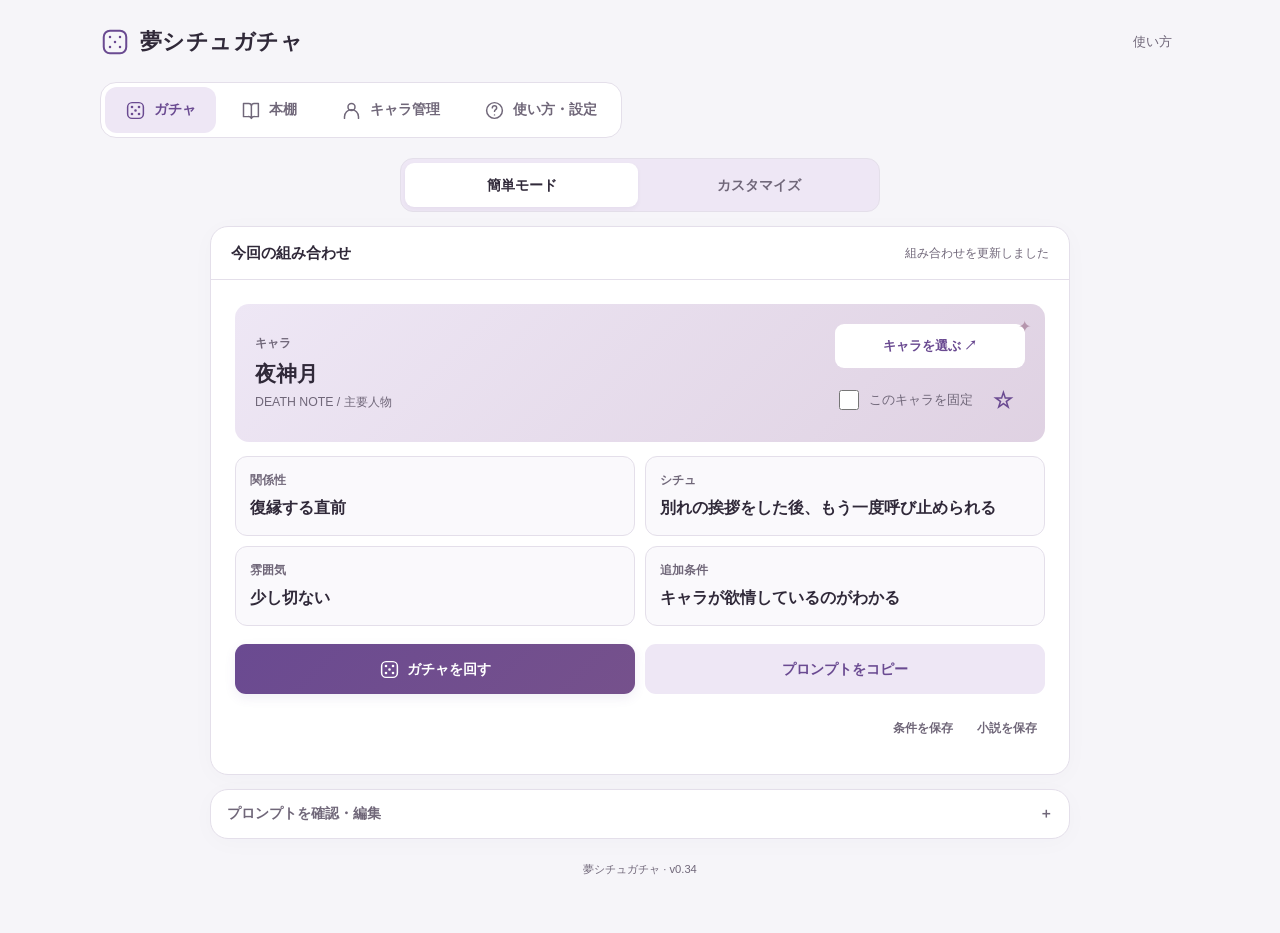
==== commit 07e67ef9: "Find benched characters from the picker and fix dark roll button - Searching in the character picker" ====
--- a/index.html
+++ b/index.html
@@ -12,8 +12,8 @@
 <link rel="apple-touch-icon" sizes="180x180" href="assets/icons/apple-touch-icon.png">
 <link rel="manifest" href="site.webmanifest">
 <script>try{const s=JSON.parse(localStorage.getItem("dreamGachaSettings")||"null"),m=s?.themeMode||"system";document.documentElement.dataset.theme=m==="system"?(matchMedia("(prefers-color-scheme: dark)").matches?"dark":"light"):m}catch(e){}</script>
-<link rel="stylesheet" href="assets/styles.css?v=50">
-<link rel="stylesheet" href="assets/mobile-ui.css?v=50">
+<link rel="stylesheet" href="assets/styles.css?v=51">
+<link rel="stylesheet" href="assets/mobile-ui.css?v=51">
 </head>
 <body>
 <div class="wrap">
@@ -431,7 +431,7 @@
     <div class="panel-body help-steps">
       <article class="help-step">
         <span class="step-number">1</span>
-        <div><h3>好きなキャラを選ぶ</h3><p>「キャラを選ぶ」から名前や作品で探します。選んだキャラは自動で固定されます。★を付けると次から見つけやすくなります。</p><button type="button" class="help-action" data-go-screen="gacha">ガチャを開く</button></div>
+        <div><h3>好きなキャラを選ぶ</h3><p>「キャラを選ぶ」から名前や作品で探します。お休み中のキャラも検索で見つかり、選ぶとガチャに戻ります。選んだキャラは自動で固定されます。★を付けると次から見つけやすくなります。</p><button type="button" class="help-action" data-go-screen="gacha">ガチャを開く</button></div>
       </article>
       <article class="help-step">
         <span class="step-number">2</span>
@@ -632,9 +632,9 @@
 <script src="src/app-context-ui.js?v=48"></script>
 <script src="src/app-character-card-ui.js?v=48"></script>
 <script src="src/app-recipe.js?v=49"></script>
-<script src="src/app-works-ui.js?v=50"></script>
+<script src="src/app-works-ui.js?v=51"></script>
 <script src="src/app-experience.js?v=50"></script>
-<script src="src/app.js?v=50"></script>
+<script src="src/app.js?v=51"></script>
 
 
 </body></html>
--- a/assets/mobile-ui.css
+++ b/assets/mobile-ui.css
@@ -303,6 +303,7 @@
 #gachaCharacterSlot .result-card{position:relative;overflow:hidden;background:linear-gradient(135deg,var(--soft) 0%,color-mix(in srgb,var(--accent2) 16%,var(--soft)) 100%)}
 #gachaCharacterSlot .result-card::after{content:"✦";position:absolute;top:10px;right:14px;font-size:1rem;color:color-mix(in srgb,var(--accent2) 55%,transparent);pointer-events:none}
 .gacha-primary-actions .primary,#rollAll{background:linear-gradient(135deg,var(--accent),color-mix(in srgb,var(--accent) 70%,var(--accent2)));color:#fff;border:0}
+:root[data-theme="dark"] .gacha-primary-actions .primary,:root[data-theme="dark"] #rollAll{color:#20162c}
 @keyframes dg-reveal{from{opacity:0;transform:translateY(6px) scale(.98)}to{opacity:1;transform:none}}
 @keyframes dg-glow{0%{box-shadow:0 0 0 0 color-mix(in srgb,var(--accent2) 45%,transparent)}100%{box-shadow:0 0 0 14px transparent}}
 @keyframes dg-roll{from{transform:rotate(0)}to{transform:rotate(360deg)}}
@@ -314,7 +315,7 @@
 #rollAll.rolling svg{animation:dg-roll .5s ease-out}
 .choice-group{position:sticky;top:0;z-index:1;margin:10px 0 4px;padding:6px 4px;font-size:.74rem;font-weight:700;color:var(--accent);background:var(--panel)}
 .choice-group:first-child{margin-top:0}
-.choice-manage-works{display:block;width:calc(100% - 32px);margin:0 16px 14px;padding:10px 12px;min-height:44px;border:1px dashed var(--line);border-radius:12px;background:transparent;color:var(--accent);font-size:.78rem;text-align:left}
+.choice-manage-works{display:block;flex-shrink:0;width:calc(100% - 32px);margin:0 16px 14px;padding:10px 12px;min-height:44px;border:1px dashed var(--line);border-radius:12px;background:transparent;color:var(--accent);font-size:.78rem;text-align:left}
 .work-list{display:grid;gap:8px;margin-top:12px}
 .work-row{border:1px solid var(--line);border-radius:14px;background:var(--panel)}
 .work-row>summary{display:grid;grid-template-columns:minmax(0,1fr) auto 18px;grid-template-rows:auto auto;align-items:center;gap:6px 10px;padding:12px 14px;cursor:pointer;list-style:none}
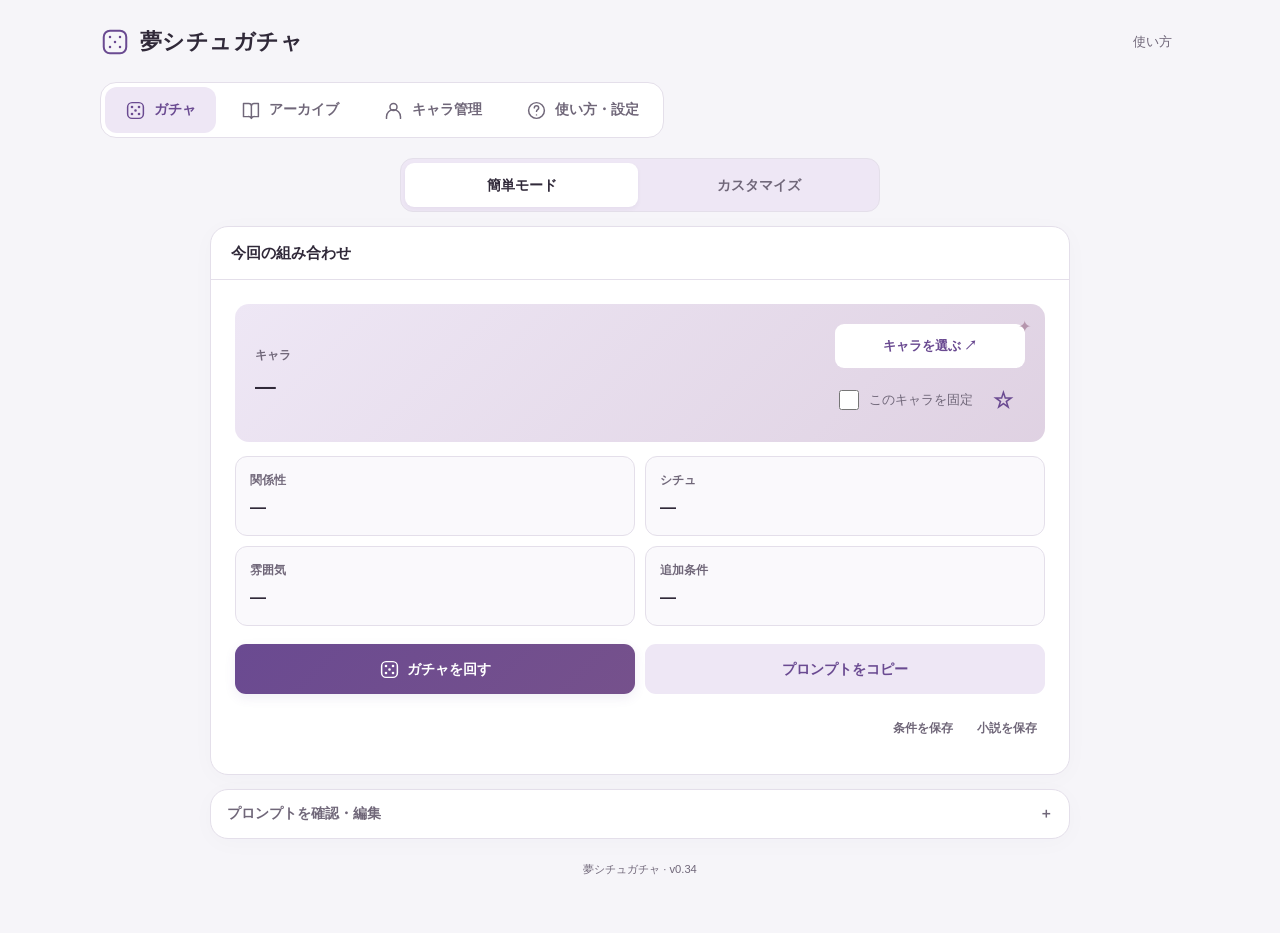
==== commit 2da6ffb6: "Remove English eyebrow labels from the help page Co-Authored-By: Claude Opus 5.5 <noreply@anthropic." ====
--- a/index.html
+++ b/index.html
@@ -12,8 +12,8 @@
 <link rel="apple-touch-icon" sizes="180x180" href="assets/icons/apple-touch-icon.png">
 <link rel="manifest" href="site.webmanifest">
 <script>try{const s=JSON.parse(localStorage.getItem("dreamGachaSettings")||"null"),m=s?.themeMode||"system";document.documentElement.dataset.theme=m==="system"?(matchMedia("(prefers-color-scheme: dark)").matches?"dark":"light"):m}catch(e){}</script>
-<link rel="stylesheet" href="assets/styles.css?v=51">
-<link rel="stylesheet" href="assets/mobile-ui.css?v=51">
+<link rel="stylesheet" href="assets/styles.css?v=49">
+<link rel="stylesheet" href="assets/mobile-ui.css?v=49">
 </head>
 <body>
 <div class="wrap">
@@ -23,7 +23,7 @@
 </header>
 <nav class="tabs" aria-label="ページ切り替え" role="tablist">
   <button class="tab-btn active" id="tab-gacha" data-screen="gacha" role="tab" aria-controls="screen-gacha" aria-selected="true" tabindex="0"><svg viewBox="0 0 24 24" aria-hidden="true"><rect x="3" y="3" width="18" height="18" rx="5"/><path d="M8 8h.01M16 8h.01M12 12h.01M8 16h.01M16 16h.01"/></svg><span>ガチャ</span></button>
-  <button class="tab-btn" id="tab-library" data-screen="library" role="tab" aria-controls="screen-library" aria-selected="false" tabindex="-1"><svg viewBox="0 0 24 24" aria-hidden="true"><path d="M4 4h6a3 3 0 0 1 3 3v14a4 4 0 0 0-4-2H4zM13 7a3 3 0 0 1 3-3h5v15h-4a4 4 0 0 0-4 2"/></svg><span>本棚</span></button>
+  <button class="tab-btn" id="tab-library" data-screen="library" role="tab" aria-controls="screen-library" aria-selected="false" tabindex="-1"><svg viewBox="0 0 24 24" aria-hidden="true"><path d="M4 4h6a3 3 0 0 1 3 3v14a4 4 0 0 0-4-2H4zM13 7a3 3 0 0 1 3-3h5v15h-4a4 4 0 0 0-4 2"/></svg><span>アーカイブ</span></button>
   <button class="tab-btn" id="tab-manager" data-screen="manager" role="tab" aria-controls="screen-manager" aria-selected="false" tabindex="-1"><svg viewBox="0 0 24 24" aria-hidden="true"><circle cx="12" cy="8" r="4"/><path d="M4 21v-2a8 8 0 0 1 16 0v2"/></svg><span>キャラ管理</span></button>
   <button class="tab-btn" id="tab-help" data-screen="help" role="tab" aria-controls="screen-help" aria-selected="false" tabindex="-1"><svg viewBox="0 0 24 24" aria-hidden="true"><circle cx="12" cy="12" r="9"/><path d="M9.5 9a2.5 2.5 0 0 1 5 0c0 2-2.5 2-2.5 4M12 17h.01"/></svg><span>使い方・設定</span></button>
 </nav>
@@ -226,7 +226,7 @@
 
 
 <section class="screen" id="screen-library" role="tabpanel" aria-labelledby="tab-library" hidden="">
-  <div class="section-nav" role="tablist" aria-label="本棚の表示"><button id="library-tab-novels" role="tab" data-library-pane="novels" aria-controls="novelArchivePanel" aria-selected="true">小説</button><button id="library-tab-presets" role="tab" data-library-pane="presets" aria-controls="presetPanel" aria-selected="false" tabindex="-1">保存した条件</button><button id="library-tab-save" role="tab" data-library-pane="save" aria-controls="novelSavePanel" aria-selected="false" tabindex="-1">新しく保存</button></div>
+  <div class="section-nav" role="tablist" aria-label="アーカイブの表示"><button id="library-tab-novels" role="tab" data-library-pane="novels" aria-controls="novelArchivePanel" aria-selected="true">小説</button><button id="library-tab-presets" role="tab" data-library-pane="presets" aria-controls="presetPanel" aria-selected="false" tabindex="-1">保存した条件</button><button id="library-tab-save" role="tab" data-library-pane="save" aria-controls="novelSavePanel" aria-selected="false" tabindex="-1">新しく保存</button></div>
   <section class="panel" id="presetPanel" role="tabpanel" aria-labelledby="library-tab-presets" hidden>
     <div class="panel-head"><h2>保存した条件</h2><span class="label">気に入った組み合わせを再利用</span></div>
     <div class="panel-body">
@@ -264,7 +264,7 @@
   </section>
 
   <section class="panel" id="novelArchivePanel" role="tabpanel" aria-labelledby="library-tab-novels">
-    <div class="panel-head"><h2>保存した小説</h2><span class="count-badge" id="novelCount">0本</span></div>
+    <div class="panel-head"><h2>小説アーカイブ</h2><span class="count-badge" id="novelCount">0本</span></div>
     <div class="panel-body">
       <div class="library-search-row">
         <input id="novelSearch" type="text" aria-label="保存した小説を検索" placeholder="タイトル・キャラ・本文を検索">
@@ -276,14 +276,14 @@
 </section>
 
 <section class="screen" id="screen-manager" role="tabpanel" aria-labelledby="tab-manager" hidden="">
-  <div class="section-nav" role="tablist" aria-label="キャラ管理の表示"><button id="manager-tab-list" role="tab" data-manager-pane="list" aria-controls="characterListPanel" aria-selected="true">一覧</button><button id="manager-tab-works" role="tab" data-manager-pane="works" aria-controls="workPanel" aria-selected="false" tabindex="-1">作品</button><button id="manager-tab-add" role="tab" data-manager-pane="add" aria-controls="characterFormPanel" aria-selected="false" tabindex="-1">追加</button><button id="manager-tab-files" role="tab" data-manager-pane="files" aria-controls="ioPanel" aria-selected="false" tabindex="-1">ファイル</button></div>
+  <div class="section-nav" role="tablist" aria-label="キャラ管理の表示"><button id="manager-tab-list" role="tab" data-manager-pane="list" aria-controls="characterListPanel" aria-selected="true">一覧</button><button id="manager-tab-add" role="tab" data-manager-pane="add" aria-controls="characterFormPanel" aria-selected="false" tabindex="-1">追加</button><button id="manager-tab-files" role="tab" data-manager-pane="files" aria-controls="ioPanel" aria-selected="false" tabindex="-1">ファイル</button></div>
   <section class="panel" id="characterListPanel" role="tabpanel" aria-labelledby="manager-tab-list">
     <div class="panel-head"><h2>キャラ管理</h2></div>
     <div class="panel-body">
       <div class="stats">
         <div class="stat"><div class="n" id="statTotal">0</div><div class="t">登録キャラ</div></div>
         <div class="stat"><div class="n" id="statActive">0</div><div class="t">ガチャ対象</div></div>
-        <div class="stat"><div class="n" id="statArchived">0</div><div class="t">お休み中</div></div>
+        <div class="stat"><div class="n" id="statArchived">0</div><div class="t">アーカイブ</div></div>
         <div class="stat"><div class="n" id="statFavorite">0</div><div class="t">お気に入り</div></div>
       </div>
 
@@ -318,7 +318,7 @@
       <div class="status-filter" id="manageStatusButtons">
         <span class="label">絞り込み</span>
         <button type="button" class="status-filter-btn" data-manage-status="active">ガチャ対象</button>
-        <button type="button" class="status-filter-btn" data-manage-status="archived">お休み中</button>
+        <button type="button" class="status-filter-btn" data-manage-status="archived">アーカイブ</button>
         <button type="button" class="favorite-toggle-btn" data-favorite-filter="">★ お気に入り</button>
         <button type="button" class="small-btn" id="clearSharedManagerFilters">共通検索条件を解除</button>
       </div>
@@ -327,8 +327,8 @@
         <span class="selected-count" id="selectedCount">0件選択</span>
         <button class="favorite-btn active" id="bulkFavorite">★ お気に入り</button>
         <button class="favorite-btn" id="bulkUnfavorite">☆ お気に入り解除</button>
-        <button class="small-btn" id="bulkArchive">お休みにする</button>
-        <button class="ok-btn" id="bulkRestore">ガチャに戻す</button>
+        <button class="small-btn" id="bulkArchive">アーカイブ</button>
+        <button class="ok-btn" id="bulkRestore">復元</button>
         <button class="danger-btn" id="bulkDelete">削除</button>
       </div>
 
@@ -338,7 +338,7 @@
       <div class="character-table" id="characterTable"></div>
       <button type="button" class="small-btn load-more" id="manageMore" hidden>さらに表示</button>
       <details class="advanced-import" id="favoriteRepair"><summary>旧初期お気に入り67件の確認・修復</summary><div>
-        <p class="io-note">2026年9月13日の修正で、キャラのお気に入りは端末ごとに一度だけ0件に戻します。以後、自分で付けたお気に入りは維持します。お休み状態・小説のお気に入りは変更しません。</p>
+        <p class="io-note">2026年9月13日の修正で、キャラのお気に入りは端末ごとに一度だけ0件に戻します。以後、自分で付けたお気に入りは維持します。アーカイブ・小説のお気に入りは変更しません。</p>
         <p class="io-note">古いバックアップを復元した場合などに使えます。下のチェックは「解除するキャラ」です。残したいキャラのチェックを外してください。「自分で設定」は最初から未選択です。旧67件と同じキャラでも、以前ご自身で登録した可能性があるため確認してください。</p>
         <div id="legacyFavoriteList"></div>
         <button type="button" class="danger-btn" id="repairLegacyFavorites">チェックしたキャラだけお気に入り解除</button>
@@ -347,21 +347,13 @@
   </section>
 
 
-  <section class="panel" id="workPanel" role="tabpanel" aria-labelledby="manager-tab-works" hidden>
-    <div class="panel-head"><h2>ガチャに出すキャラ</h2><span class="count-badge" id="workSummary"></span></div>
-    <div class="panel-body">
-      <p class="manager-note">作品を開いて、キャラをタップするとガチャに出す／お休みを切り替えられます。色が付いているキャラがガチャに出ます。</p>
-      <div class="work-list" id="workList"></div>
-    </div>
-  </section>
-
   <section class="panel" id="ioPanel" role="tabpanel" aria-labelledby="manager-tab-files" tabindex="-1" hidden>
     <div class="panel-head"><h2>キャラファイル</h2><span class="label">JSONでインポート / エクスポート</span></div>
     <div class="panel-body">
       <div class="io-box">
         <div>
           <h3 style="margin:0 0 8px;font-size:.95rem">書き出し</h3>
-          <p class="io-note">キャラ名だけでなく、作品・部/シリーズ・タグ・身長・身長の確認状態/出典・お気に入り・お休み状態までまとめて保存します。</p>
+          <p class="io-note">キャラ名だけでなく、作品・部/シリーズ・タグ・身長・身長の確認状態/出典・お気に入り・アーカイブ状態までまとめて保存します。</p>
           <div class="io-actions" style="margin-top:10px">
             <button class="secondary" id="exportAll">全キャラを書き出す</button>
             <button class="small-btn" id="exportSelected">選択中を書き出す</button>
@@ -412,7 +404,6 @@
   <section class="panel"><div class="panel-head"><h2>表示設定</h2></div><div class="panel-body appearance-settings"><label class="theme-control" for="themeMode"><span>配色</span><select id="themeMode" aria-label="画面の配色"><option value="system">端末設定</option><option value="light">ライト</option><option value="dark">ダーク</option></select></label><button type="button" class="small-btn" id="reloadApp">最新版を読み込む</button></div></section>
   <section class="help-hero">
     <div>
-      <div class="eyebrow">QUICK START</div>
       <h2>はじめての使い方</h2>
       <p>「簡単」で好きなキャラを選んで、シチュエーションを回すところから始められます。</p>
     </div>
@@ -431,7 +422,7 @@
     <div class="panel-body help-steps">
       <article class="help-step">
         <span class="step-number">1</span>
-        <div><h3>好きなキャラを選ぶ</h3><p>「キャラを選ぶ」から名前や作品で探します。お休み中のキャラも検索で見つかり、選ぶとガチャに戻ります。選んだキャラは自動で固定されます。★を付けると次から見つけやすくなります。</p><button type="button" class="help-action" data-go-screen="gacha">ガチャを開く</button></div>
+        <div><h3>好きなキャラを選ぶ</h3><p>「キャラを選ぶ」から名前や作品で探します。選んだキャラは自動で固定されます。★を付けると次から見つけやすくなります。</p><button type="button" class="help-action" data-go-screen="gacha">ガチャを開く</button></div>
       </article>
       <article class="help-step">
         <span class="step-number">2</span>
@@ -443,13 +434,13 @@
       </article>
       <article class="help-step">
         <span class="step-number">4</span>
-        <div><h3>条件や小説を保存する</h3><p>気に入った条件セットと、生成AIで作った小説本文を「本棚」へ保存できます。「小説」「保存した条件」「新しく保存」のタブで切り替えます。</p><button type="button" class="help-action" data-go-screen="library">本棚を開く</button></div>
+        <div><h3>条件や小説を保存する</h3><p>気に入った条件セットと、生成AIで作った小説本文を「アーカイブ」へ保存できます。「小説」「保存した条件」「新しく保存」のタブで切り替えます。</p><button type="button" class="help-action" data-go-screen="library">アーカイブを開く</button></div>
       </article>
     </div>
   </section>
 
   <section class="panel help-section" id="help-details">
-    <div class="panel-head help-details-head"><div><span class="eyebrow">DETAILS</span><h2>各ページの詳細仕様</h2></div><span class="label">ページごとの機能を確認</span></div>
+    <div class="panel-head help-details-head"><div><h2>各ページの詳細仕様</h2></div><span class="label">ページごとの機能を確認</span></div>
     <div class="panel-body help-detail-grid">
       <article class="help-detail-card">
         <div class="help-card-icon">🎲</div><h3>ガチャ</h3>
@@ -457,20 +448,20 @@
         <button type="button" class="help-action" data-go-screen="gacha">🎲 ガチャへ</button>
       </article>
       <article class="help-detail-card">
-        <div class="help-card-icon">📚</div><h3>本棚</h3>
+        <div class="help-card-icon">📚</div><h3>アーカイブ</h3>
         <ul><li>条件セットは現在の組み合わせと追加指定をまとめて保存します。</li><li>夢小説は本文・文字数・生成条件・プロンプト・メモを一緒に保存します。</li><li>保存した条件は「この条件を使う」からガチャへ戻して再利用できます。</li><li>小説はタイトルや本文などで検索し、お気に入りだけにも絞れます。</li></ul>
-        <button type="button" class="help-action" data-go-screen="library">本棚へ</button>
+        <button type="button" class="help-action" data-go-screen="library">アーカイブへ</button>
       </article>
       <article class="help-detail-card">
         <div class="help-card-icon">👤</div><h3>キャラ管理</h3>
-        <ul><li>「一覧」「作品」「追加」「ファイル」のタブで操作を切り替えます。「作品」では、作品ごとにガチャへ出すキャラをタップで選べます。登録済みキャラは一覧の「編集」から変更できます。</li><li>★ お気に入りは好きなキャラを見つけやすくする印です。</li><li>「お休み」にしたキャラは一覧に残り、ガチャには出ません。「お休み中」で絞って「ガチャに戻す」で戻せます。</li><li>一覧は40件ずつ表示します。「検索結果を全選択」は、まだ表示していない検索結果も含めて選びます。</li><li>チェックした複数キャラを「まとめて操作」でお気に入り・お休み・ガチャに戻すをまとめて行えます。</li><li>作品単位のJSON置換では、ほかの作品とお気に入り・お休み状態を維持します。</li><li>全キャラ置換は「高度な操作」の中にあります。アプリ全体のバックアップは使い方ページにあります。</li></ul>
+        <ul><li>「一覧」「追加」「ファイル」のタブで操作を切り替えます。登録済みキャラは一覧の「編集」から変更できます。</li><li>★ お気に入りは好きなキャラを見つけやすくする印です。</li><li>アーカイブしたキャラは一覧に残り、ガチャ対象から外れます。「アーカイブ」で絞って復元できます。</li><li>一覧は40件ずつ表示します。「検索結果を全選択」は、まだ表示していない検索結果も含めて選びます。</li><li>チェックした複数キャラを「まとめて操作」でお気に入り・アーカイブ・復元できます。</li><li>作品単位のJSON置換では、ほかの作品とお気に入り・アーカイブ状態を維持します。</li><li>全キャラ置換は「高度な操作」の中にあります。アプリ全体のバックアップは使い方ページにあります。</li></ul>
         <button type="button" class="help-action" data-go-screen="manager">👤 キャラ管理へ</button>
       </article>
     </div>
   </section>
 
   <section class="panel help-section character-json-guide" id="help-character-json">
-    <div class="panel-head character-json-head"><div><span class="eyebrow">CHATGPT + JSON</span><h2>ChatGPTでキャラファイルを作る</h2></div><span class="label">作品単位でまとめて追加</span></div>
+    <div class="panel-head character-json-head"><div><h2>ChatGPTでキャラファイルを作る</h2></div><span class="label">作品単位でまとめて追加</span></div>
     <div class="panel-body">
       <p class="guide-lead">作品名を入力して依頼文をコピーし、ChatGPTへ送ります。返ってきたJSONをファイルとして保存したら、キャラ管理の「JSONを読み込む」から追加できます。</p>
 
@@ -495,19 +486,26 @@
           <h3>JSONの基本形式</h3>
           <pre class="json-example"><code>{
   "schema": "dream-gacha.characters",
-  "version": 2,
-  "work": "作品名",
-  "heightDefaults": { "status": "verified", "source": "出典名またはURL" },
+  "version": 1,
   "characters": [
-    { "name": "キャラ名", "series": "部・シリーズ", "tags": ["冷静", "知的"], "height": 180 },
-    { "name": "身長不明のキャラ", "tags": ["明るい"] },
-    { "name": "ガチャから外すキャラ", "tags": ["寡黙"], "gacha": false }
+    {
+      "name": "キャラクター名",
+      "work": "作品名",
+      "series": "部・シリーズ",
+      "tags": ["冷静", "知的"],
+      "archived": false,
+      "favorite": false,
+      "heightText": "180cm",
+      "heightCm": 180,
+      "heightStatus": "verified",
+      "heightSource": "出典名またはURL"
+    }
   ]
 }</code></pre>
         </section>
         <section class="guide-card">
-          <h3>書き方のルール</h3>
-          <ul><li>1ファイルに1作品です。作品名は先頭の <code>work</code> に1回だけ書きます。</li><li>身長は <code>"height": 180</code> のように数値だけで書けます。出典は <code>heightDefaults</code> にまとめます。</li><li>公称値が見つからなければ推測せず、<code>height</code> を省略します。</li><li>媒体で値が違うときだけ <code>{ "cm": 180, "text": "180cm（アニメ）／178cm（原作）" }</code> のように書きます。</li><li><code>"gacha": false</code> のキャラは「お休み」として読み込まれ、ガチャに出ません。</li><li>以前の形式（version 1）のファイルもそのまま読み込めます。</li></ul>
+          <h3>身長を調べるときのルール</h3>
+          <ul><li>公式サイト、公式プロフィール、出版社・制作会社の資料を優先します。</li><li>複数の公式値がある場合は <code>heightText</code> に併記し、代表値を <code>heightCm</code> に入れます。</li><li>公称値が見つからなければ推測せず、<code>heightText</code> は「不明」、<code>heightCm</code> は <code>null</code> にします。</li><li>確認できた場合は <code>heightStatus</code> を <code>verified</code>、不明なら <code>unknown</code> にします。</li></ul>
         </section>
       </div>
 
@@ -528,7 +526,7 @@
       <p><strong>ブラウザのデータを消す前や端末を替える前に、完全バックアップを書き出してください。</strong> 新しい環境でそのファイルを復元すると、まとめて引き継げます。</p>
       <div class="backup-box help-backup-box">
         <h3>完全バックアップ</h3>
-        <p class="io-note">キャラ・お休み状態・お気に入り・タグ・身長・シチュ候補・固定プロンプト・夢主設定・現在のガチャ条件・保存した小説を、ひとつのファイルにまとめます。</p>
+        <p class="io-note">キャラ・アーカイブ・お気に入り・タグ・身長・シチュ候補・固定プロンプト・夢主設定・現在のガチャ条件・保存した小説を、ひとつのファイルにまとめます。</p>
         <div class="backup-actions">
           <button type="button" class="secondary" id="exportFullBackup">バックアップを書き出す</button>
           <button type="button" class="primary" id="importFullBackup">バックアップを復元</button>
@@ -542,8 +540,8 @@
   <section class="panel help-section" id="help-faq">
     <div class="panel-head"><h2>よくある質問</h2><span class="label">FAQ</span></div>
     <div class="panel-body faq-list">
-      <details><summary>お気に入りとお休みはどう違いますか？</summary><p>お気に入りは、好きなキャラだけに絞り込むための印です。お休みはキャラを消さずにガチャに出さないようにする機能です。</p></details>
-      <details><summary>お休みにしたキャラは消えますか？</summary><p>消えません。キャラ管理の「作品」でキャラをタップするか、一覧を「お休み中」で絞り込んで「ガチャに戻す」を押すとガチャに戻せます。</p></details>
+      <details><summary>お気に入りとアーカイブはどう違いますか？</summary><p>お気に入りは、好きなキャラだけに絞り込むための印です。アーカイブはキャラを消さずにガチャ対象から外す機能です。</p></details>
+      <details><summary>アーカイブしたキャラは消えますか？</summary><p>消えません。キャラ管理の「アーカイブ」で絞り込み、対象を選んで「復元」を押すとガチャ対象に戻せます。</p></details>
       <details><summary>「カテゴリを選ぶ」と「除外」の違いは？</summary><p>カテゴリ名を選ぶと、その1カテゴリだけを候補にします。「除外」は指定したカテゴリを候補から外し、複数同時に設定できます。</p></details>
       <details><summary>候補キャラの選択と除外はどう使いますか？</summary><p>通常クリックしたキャラは複数まとめて抽選対象にできます。右クリック、またはキャラ横の「除外」を押すと、そのキャラを抽選対象から外せます。スマホでは「除外」ボタンを使ってください。</p></details>
       <details><summary>ガチャ結果の「固定」とは？</summary><p>固定した項目は「固定以外を全部ガチャ」を押しても残ります。画面上の「固定を全解除」でまとめて戻せます。</p></details>
@@ -552,7 +550,7 @@
       <details><summary>世界観モードを変えると何が変わりますか？</summary><p>原作準拠では電車・スマホ・コンビニなど現代専用のシチュを外します。現代パロと学園パロでは、それぞれの候補とどの世界でも使える候補を抽選します。「制限なし」はすべての候補を使います。</p></details>
       <details><summary>保存した小説や設定は外部に送信されますか？</summary><p>このサイトの保存機能はブラウザ内を使います。サイト側のサーバーへ作品を保存する仕組みはありません。</p></details>
       <details><summary>別のスマホやパソコンでも続きから使えますか？</summary><p>この使い方ページで完全バックアップを書き出し、移動先のブラウザで復元してください。</p></details>
-      <details><summary>作品のキャラJSONだけを更新できますか？</summary><p>キャラ管理の読み込み方法で「作品単位で置換」を選び、1作品だけが入ったJSONを読み込んでください。ほかの作品と、同じキャラのお気に入り・お休み状態は維持されます。</p></details>
+      <details><summary>作品のキャラJSONだけを更新できますか？</summary><p>キャラ管理の読み込み方法で「作品単位で置換」を選び、1作品だけが入ったJSONを読み込んでください。ほかの作品と、同じキャラのお気に入り・アーカイブ状態は維持されます。</p></details>
     </div>
   </section>
 </section>
@@ -613,7 +611,6 @@
     </details>
     <div class="choice-note" id="choiceNote">選択後も残すときは「固定」をオンにします。</div>
     <div class="choice-list" id="choiceList"></div>
-    <button type="button" class="choice-manage-works" id="choiceManageWorks" hidden>見つからないキャラは「キャラ管理 → 作品」でガチャに出せます <span aria-hidden="true">→</span></button>
   </div>
 </div>
 <div class="toast" id="toast" role="status" aria-live="polite"></div>
@@ -625,16 +622,14 @@
 <script src="src/app-prompts.js?v=48"></script>
 <script src="src/app-storage.js?v=48"></script>
 <script src="src/app-ui.js?v=46"></script>
-<script src="src/character-format.js?v=50"></script>
-<script src="data/character-data.generated.js?v=526a2565f529"></script>
+<script src="data/character-data.generated.js?v=68469b168f3d"></script>
 <script src="src/seed-data.js?v=44"></script>
 <script src="src/stage-presets.js?v=44"></script>
 <script src="src/app-context-ui.js?v=48"></script>
 <script src="src/app-character-card-ui.js?v=48"></script>
 <script src="src/app-recipe.js?v=49"></script>
-<script src="src/app-works-ui.js?v=51"></script>
-<script src="src/app-experience.js?v=50"></script>
-<script src="src/app.js?v=51"></script>
+<script src="src/app-experience.js?v=49"></script>
+<script src="src/app.js?v=49"></script>
 
 
 </body></html>
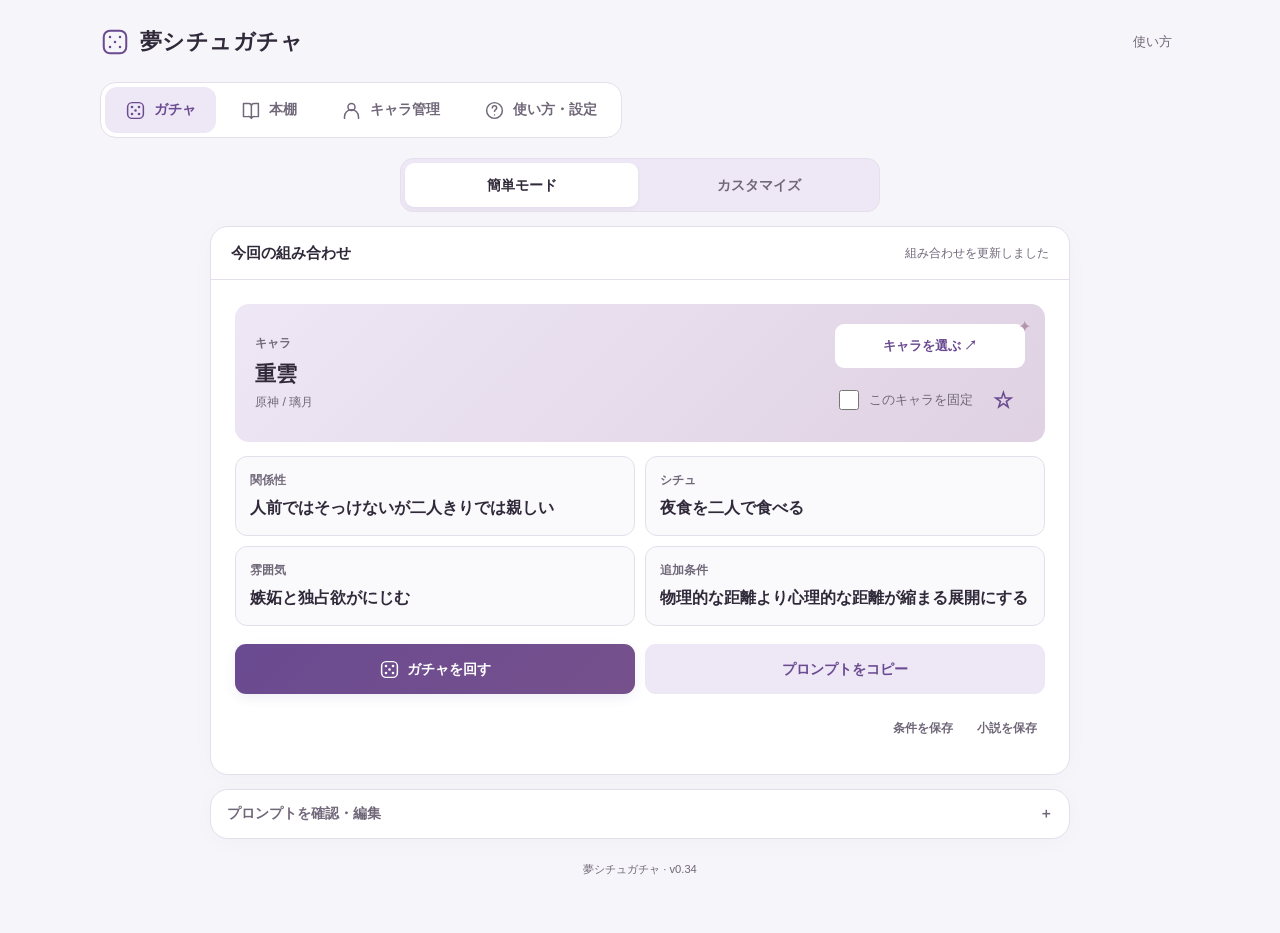
==== commit bba6a1d4: "Merge pull request #2 from usaginchaku/claude/ux-followup Find benched characters from the picker an" ====
--- a/index.html
+++ b/index.html
@@ -12,8 +12,8 @@
 <link rel="apple-touch-icon" sizes="180x180" href="assets/icons/apple-touch-icon.png">
 <link rel="manifest" href="site.webmanifest">
 <script>try{const s=JSON.parse(localStorage.getItem("dreamGachaSettings")||"null"),m=s?.themeMode||"system";document.documentElement.dataset.theme=m==="system"?(matchMedia("(prefers-color-scheme: dark)").matches?"dark":"light"):m}catch(e){}</script>
-<link rel="stylesheet" href="assets/styles.css?v=49">
-<link rel="stylesheet" href="assets/mobile-ui.css?v=49">
+<link rel="stylesheet" href="assets/styles.css?v=51">
+<link rel="stylesheet" href="assets/mobile-ui.css?v=51">
 </head>
 <body>
 <div class="wrap">
@@ -23,7 +23,7 @@
 </header>
 <nav class="tabs" aria-label="ページ切り替え" role="tablist">
   <button class="tab-btn active" id="tab-gacha" data-screen="gacha" role="tab" aria-controls="screen-gacha" aria-selected="true" tabindex="0"><svg viewBox="0 0 24 24" aria-hidden="true"><rect x="3" y="3" width="18" height="18" rx="5"/><path d="M8 8h.01M16 8h.01M12 12h.01M8 16h.01M16 16h.01"/></svg><span>ガチャ</span></button>
-  <button class="tab-btn" id="tab-library" data-screen="library" role="tab" aria-controls="screen-library" aria-selected="false" tabindex="-1"><svg viewBox="0 0 24 24" aria-hidden="true"><path d="M4 4h6a3 3 0 0 1 3 3v14a4 4 0 0 0-4-2H4zM13 7a3 3 0 0 1 3-3h5v15h-4a4 4 0 0 0-4 2"/></svg><span>アーカイブ</span></button>
+  <button class="tab-btn" id="tab-library" data-screen="library" role="tab" aria-controls="screen-library" aria-selected="false" tabindex="-1"><svg viewBox="0 0 24 24" aria-hidden="true"><path d="M4 4h6a3 3 0 0 1 3 3v14a4 4 0 0 0-4-2H4zM13 7a3 3 0 0 1 3-3h5v15h-4a4 4 0 0 0-4 2"/></svg><span>本棚</span></button>
   <button class="tab-btn" id="tab-manager" data-screen="manager" role="tab" aria-controls="screen-manager" aria-selected="false" tabindex="-1"><svg viewBox="0 0 24 24" aria-hidden="true"><circle cx="12" cy="8" r="4"/><path d="M4 21v-2a8 8 0 0 1 16 0v2"/></svg><span>キャラ管理</span></button>
   <button class="tab-btn" id="tab-help" data-screen="help" role="tab" aria-controls="screen-help" aria-selected="false" tabindex="-1"><svg viewBox="0 0 24 24" aria-hidden="true"><circle cx="12" cy="12" r="9"/><path d="M9.5 9a2.5 2.5 0 0 1 5 0c0 2-2.5 2-2.5 4M12 17h.01"/></svg><span>使い方・設定</span></button>
 </nav>
@@ -226,7 +226,7 @@
 
 
 <section class="screen" id="screen-library" role="tabpanel" aria-labelledby="tab-library" hidden="">
-  <div class="section-nav" role="tablist" aria-label="アーカイブの表示"><button id="library-tab-novels" role="tab" data-library-pane="novels" aria-controls="novelArchivePanel" aria-selected="true">小説</button><button id="library-tab-presets" role="tab" data-library-pane="presets" aria-controls="presetPanel" aria-selected="false" tabindex="-1">保存した条件</button><button id="library-tab-save" role="tab" data-library-pane="save" aria-controls="novelSavePanel" aria-selected="false" tabindex="-1">新しく保存</button></div>
+  <div class="section-nav" role="tablist" aria-label="本棚の表示"><button id="library-tab-novels" role="tab" data-library-pane="novels" aria-controls="novelArchivePanel" aria-selected="true">小説</button><button id="library-tab-presets" role="tab" data-library-pane="presets" aria-controls="presetPanel" aria-selected="false" tabindex="-1">保存した条件</button><button id="library-tab-save" role="tab" data-library-pane="save" aria-controls="novelSavePanel" aria-selected="false" tabindex="-1">新しく保存</button></div>
   <section class="panel" id="presetPanel" role="tabpanel" aria-labelledby="library-tab-presets" hidden>
     <div class="panel-head"><h2>保存した条件</h2><span class="label">気に入った組み合わせを再利用</span></div>
     <div class="panel-body">
@@ -264,7 +264,7 @@
   </section>
 
   <section class="panel" id="novelArchivePanel" role="tabpanel" aria-labelledby="library-tab-novels">
-    <div class="panel-head"><h2>小説アーカイブ</h2><span class="count-badge" id="novelCount">0本</span></div>
+    <div class="panel-head"><h2>保存した小説</h2><span class="count-badge" id="novelCount">0本</span></div>
     <div class="panel-body">
       <div class="library-search-row">
         <input id="novelSearch" type="text" aria-label="保存した小説を検索" placeholder="タイトル・キャラ・本文を検索">
@@ -276,14 +276,14 @@
 </section>
 
 <section class="screen" id="screen-manager" role="tabpanel" aria-labelledby="tab-manager" hidden="">
-  <div class="section-nav" role="tablist" aria-label="キャラ管理の表示"><button id="manager-tab-list" role="tab" data-manager-pane="list" aria-controls="characterListPanel" aria-selected="true">一覧</button><button id="manager-tab-add" role="tab" data-manager-pane="add" aria-controls="characterFormPanel" aria-selected="false" tabindex="-1">追加</button><button id="manager-tab-files" role="tab" data-manager-pane="files" aria-controls="ioPanel" aria-selected="false" tabindex="-1">ファイル</button></div>
+  <div class="section-nav" role="tablist" aria-label="キャラ管理の表示"><button id="manager-tab-list" role="tab" data-manager-pane="list" aria-controls="characterListPanel" aria-selected="true">一覧</button><button id="manager-tab-works" role="tab" data-manager-pane="works" aria-controls="workPanel" aria-selected="false" tabindex="-1">作品</button><button id="manager-tab-add" role="tab" data-manager-pane="add" aria-controls="characterFormPanel" aria-selected="false" tabindex="-1">追加</button><button id="manager-tab-files" role="tab" data-manager-pane="files" aria-controls="ioPanel" aria-selected="false" tabindex="-1">ファイル</button></div>
   <section class="panel" id="characterListPanel" role="tabpanel" aria-labelledby="manager-tab-list">
     <div class="panel-head"><h2>キャラ管理</h2></div>
     <div class="panel-body">
       <div class="stats">
         <div class="stat"><div class="n" id="statTotal">0</div><div class="t">登録キャラ</div></div>
         <div class="stat"><div class="n" id="statActive">0</div><div class="t">ガチャ対象</div></div>
-        <div class="stat"><div class="n" id="statArchived">0</div><div class="t">アーカイブ</div></div>
+        <div class="stat"><div class="n" id="statArchived">0</div><div class="t">お休み中</div></div>
         <div class="stat"><div class="n" id="statFavorite">0</div><div class="t">お気に入り</div></div>
       </div>
 
@@ -318,7 +318,7 @@
       <div class="status-filter" id="manageStatusButtons">
         <span class="label">絞り込み</span>
         <button type="button" class="status-filter-btn" data-manage-status="active">ガチャ対象</button>
-        <button type="button" class="status-filter-btn" data-manage-status="archived">アーカイブ</button>
+        <button type="button" class="status-filter-btn" data-manage-status="archived">お休み中</button>
         <button type="button" class="favorite-toggle-btn" data-favorite-filter="">★ お気に入り</button>
         <button type="button" class="small-btn" id="clearSharedManagerFilters">共通検索条件を解除</button>
       </div>
@@ -327,8 +327,8 @@
         <span class="selected-count" id="selectedCount">0件選択</span>
         <button class="favorite-btn active" id="bulkFavorite">★ お気に入り</button>
         <button class="favorite-btn" id="bulkUnfavorite">☆ お気に入り解除</button>
-        <button class="small-btn" id="bulkArchive">アーカイブ</button>
-        <button class="ok-btn" id="bulkRestore">復元</button>
+        <button class="small-btn" id="bulkArchive">お休みにする</button>
+        <button class="ok-btn" id="bulkRestore">ガチャに戻す</button>
         <button class="danger-btn" id="bulkDelete">削除</button>
       </div>
 
@@ -338,7 +338,7 @@
       <div class="character-table" id="characterTable"></div>
       <button type="button" class="small-btn load-more" id="manageMore" hidden>さらに表示</button>
       <details class="advanced-import" id="favoriteRepair"><summary>旧初期お気に入り67件の確認・修復</summary><div>
-        <p class="io-note">2026年9月13日の修正で、キャラのお気に入りは端末ごとに一度だけ0件に戻します。以後、自分で付けたお気に入りは維持します。アーカイブ・小説のお気に入りは変更しません。</p>
+        <p class="io-note">2026年9月13日の修正で、キャラのお気に入りは端末ごとに一度だけ0件に戻します。以後、自分で付けたお気に入りは維持します。お休み状態・小説のお気に入りは変更しません。</p>
         <p class="io-note">古いバックアップを復元した場合などに使えます。下のチェックは「解除するキャラ」です。残したいキャラのチェックを外してください。「自分で設定」は最初から未選択です。旧67件と同じキャラでも、以前ご自身で登録した可能性があるため確認してください。</p>
         <div id="legacyFavoriteList"></div>
         <button type="button" class="danger-btn" id="repairLegacyFavorites">チェックしたキャラだけお気に入り解除</button>
@@ -347,13 +347,21 @@
   </section>
 
 
+  <section class="panel" id="workPanel" role="tabpanel" aria-labelledby="manager-tab-works" hidden>
+    <div class="panel-head"><h2>ガチャに出すキャラ</h2><span class="count-badge" id="workSummary"></span></div>
+    <div class="panel-body">
+      <p class="manager-note">作品を開いて、キャラをタップするとガチャに出す／お休みを切り替えられます。色が付いているキャラがガチャに出ます。</p>
+      <div class="work-list" id="workList"></div>
+    </div>
+  </section>
+
   <section class="panel" id="ioPanel" role="tabpanel" aria-labelledby="manager-tab-files" tabindex="-1" hidden>
     <div class="panel-head"><h2>キャラファイル</h2><span class="label">JSONでインポート / エクスポート</span></div>
     <div class="panel-body">
       <div class="io-box">
         <div>
           <h3 style="margin:0 0 8px;font-size:.95rem">書き出し</h3>
-          <p class="io-note">キャラ名だけでなく、作品・部/シリーズ・タグ・身長・身長の確認状態/出典・お気に入り・アーカイブ状態までまとめて保存します。</p>
+          <p class="io-note">キャラ名だけでなく、作品・部/シリーズ・タグ・身長・身長の確認状態/出典・お気に入り・お休み状態までまとめて保存します。</p>
           <div class="io-actions" style="margin-top:10px">
             <button class="secondary" id="exportAll">全キャラを書き出す</button>
             <button class="small-btn" id="exportSelected">選択中を書き出す</button>
@@ -404,6 +412,7 @@
   <section class="panel"><div class="panel-head"><h2>表示設定</h2></div><div class="panel-body appearance-settings"><label class="theme-control" for="themeMode"><span>配色</span><select id="themeMode" aria-label="画面の配色"><option value="system">端末設定</option><option value="light">ライト</option><option value="dark">ダーク</option></select></label><button type="button" class="small-btn" id="reloadApp">最新版を読み込む</button></div></section>
   <section class="help-hero">
     <div>
+      <div class="eyebrow">QUICK START</div>
       <h2>はじめての使い方</h2>
       <p>「簡単」で好きなキャラを選んで、シチュエーションを回すところから始められます。</p>
     </div>
@@ -422,7 +431,7 @@
     <div class="panel-body help-steps">
       <article class="help-step">
         <span class="step-number">1</span>
-        <div><h3>好きなキャラを選ぶ</h3><p>「キャラを選ぶ」から名前や作品で探します。選んだキャラは自動で固定されます。★を付けると次から見つけやすくなります。</p><button type="button" class="help-action" data-go-screen="gacha">ガチャを開く</button></div>
+        <div><h3>好きなキャラを選ぶ</h3><p>「キャラを選ぶ」から名前や作品で探します。お休み中のキャラも検索で見つかり、選ぶとガチャに戻ります。選んだキャラは自動で固定されます。★を付けると次から見つけやすくなります。</p><button type="button" class="help-action" data-go-screen="gacha">ガチャを開く</button></div>
       </article>
       <article class="help-step">
         <span class="step-number">2</span>
@@ -434,13 +443,13 @@
       </article>
       <article class="help-step">
         <span class="step-number">4</span>
-        <div><h3>条件や小説を保存する</h3><p>気に入った条件セットと、生成AIで作った小説本文を「アーカイブ」へ保存できます。「小説」「保存した条件」「新しく保存」のタブで切り替えます。</p><button type="button" class="help-action" data-go-screen="library">アーカイブを開く</button></div>
+        <div><h3>条件や小説を保存する</h3><p>気に入った条件セットと、生成AIで作った小説本文を「本棚」へ保存できます。「小説」「保存した条件」「新しく保存」のタブで切り替えます。</p><button type="button" class="help-action" data-go-screen="library">本棚を開く</button></div>
       </article>
     </div>
   </section>
 
   <section class="panel help-section" id="help-details">
-    <div class="panel-head help-details-head"><div><h2>各ページの詳細仕様</h2></div><span class="label">ページごとの機能を確認</span></div>
+    <div class="panel-head help-details-head"><div><span class="eyebrow">DETAILS</span><h2>各ページの詳細仕様</h2></div><span class="label">ページごとの機能を確認</span></div>
     <div class="panel-body help-detail-grid">
       <article class="help-detail-card">
         <div class="help-card-icon">🎲</div><h3>ガチャ</h3>
@@ -448,20 +457,20 @@
         <button type="button" class="help-action" data-go-screen="gacha">🎲 ガチャへ</button>
       </article>
       <article class="help-detail-card">
-        <div class="help-card-icon">📚</div><h3>アーカイブ</h3>
+        <div class="help-card-icon">📚</div><h3>本棚</h3>
         <ul><li>条件セットは現在の組み合わせと追加指定をまとめて保存します。</li><li>夢小説は本文・文字数・生成条件・プロンプト・メモを一緒に保存します。</li><li>保存した条件は「この条件を使う」からガチャへ戻して再利用できます。</li><li>小説はタイトルや本文などで検索し、お気に入りだけにも絞れます。</li></ul>
-        <button type="button" class="help-action" data-go-screen="library">アーカイブへ</button>
+        <button type="button" class="help-action" data-go-screen="library">本棚へ</button>
       </article>
       <article class="help-detail-card">
         <div class="help-card-icon">👤</div><h3>キャラ管理</h3>
-        <ul><li>「一覧」「追加」「ファイル」のタブで操作を切り替えます。登録済みキャラは一覧の「編集」から変更できます。</li><li>★ お気に入りは好きなキャラを見つけやすくする印です。</li><li>アーカイブしたキャラは一覧に残り、ガチャ対象から外れます。「アーカイブ」で絞って復元できます。</li><li>一覧は40件ずつ表示します。「検索結果を全選択」は、まだ表示していない検索結果も含めて選びます。</li><li>チェックした複数キャラを「まとめて操作」でお気に入り・アーカイブ・復元できます。</li><li>作品単位のJSON置換では、ほかの作品とお気に入り・アーカイブ状態を維持します。</li><li>全キャラ置換は「高度な操作」の中にあります。アプリ全体のバックアップは使い方ページにあります。</li></ul>
+        <ul><li>「一覧」「作品」「追加」「ファイル」のタブで操作を切り替えます。「作品」では、作品ごとにガチャへ出すキャラをタップで選べます。登録済みキャラは一覧の「編集」から変更できます。</li><li>★ お気に入りは好きなキャラを見つけやすくする印です。</li><li>「お休み」にしたキャラは一覧に残り、ガチャには出ません。「お休み中」で絞って「ガチャに戻す」で戻せます。</li><li>一覧は40件ずつ表示します。「検索結果を全選択」は、まだ表示していない検索結果も含めて選びます。</li><li>チェックした複数キャラを「まとめて操作」でお気に入り・お休み・ガチャに戻すをまとめて行えます。</li><li>作品単位のJSON置換では、ほかの作品とお気に入り・お休み状態を維持します。</li><li>全キャラ置換は「高度な操作」の中にあります。アプリ全体のバックアップは使い方ページにあります。</li></ul>
         <button type="button" class="help-action" data-go-screen="manager">👤 キャラ管理へ</button>
       </article>
     </div>
   </section>
 
   <section class="panel help-section character-json-guide" id="help-character-json">
-    <div class="panel-head character-json-head"><div><h2>ChatGPTでキャラファイルを作る</h2></div><span class="label">作品単位でまとめて追加</span></div>
+    <div class="panel-head character-json-head"><div><span class="eyebrow">CHATGPT + JSON</span><h2>ChatGPTでキャラファイルを作る</h2></div><span class="label">作品単位でまとめて追加</span></div>
     <div class="panel-body">
       <p class="guide-lead">作品名を入力して依頼文をコピーし、ChatGPTへ送ります。返ってきたJSONをファイルとして保存したら、キャラ管理の「JSONを読み込む」から追加できます。</p>
 
@@ -486,26 +495,19 @@
           <h3>JSONの基本形式</h3>
           <pre class="json-example"><code>{
   "schema": "dream-gacha.characters",
-  "version": 1,
+  "version": 2,
+  "work": "作品名",
+  "heightDefaults": { "status": "verified", "source": "出典名またはURL" },
   "characters": [
-    {
-      "name": "キャラクター名",
-      "work": "作品名",
-      "series": "部・シリーズ",
-      "tags": ["冷静", "知的"],
-      "archived": false,
-      "favorite": false,
-      "heightText": "180cm",
-      "heightCm": 180,
-      "heightStatus": "verified",
-      "heightSource": "出典名またはURL"
-    }
+    { "name": "キャラ名", "series": "部・シリーズ", "tags": ["冷静", "知的"], "height": 180 },
+    { "name": "身長不明のキャラ", "tags": ["明るい"] },
+    { "name": "ガチャから外すキャラ", "tags": ["寡黙"], "gacha": false }
   ]
 }</code></pre>
         </section>
         <section class="guide-card">
-          <h3>身長を調べるときのルール</h3>
-          <ul><li>公式サイト、公式プロフィール、出版社・制作会社の資料を優先します。</li><li>複数の公式値がある場合は <code>heightText</code> に併記し、代表値を <code>heightCm</code> に入れます。</li><li>公称値が見つからなければ推測せず、<code>heightText</code> は「不明」、<code>heightCm</code> は <code>null</code> にします。</li><li>確認できた場合は <code>heightStatus</code> を <code>verified</code>、不明なら <code>unknown</code> にします。</li></ul>
+          <h3>書き方のルール</h3>
+          <ul><li>1ファイルに1作品です。作品名は先頭の <code>work</code> に1回だけ書きます。</li><li>身長は <code>"height": 180</code> のように数値だけで書けます。出典は <code>heightDefaults</code> にまとめます。</li><li>公称値が見つからなければ推測せず、<code>height</code> を省略します。</li><li>媒体で値が違うときだけ <code>{ "cm": 180, "text": "180cm（アニメ）／178cm（原作）" }</code> のように書きます。</li><li><code>"gacha": false</code> のキャラは「お休み」として読み込まれ、ガチャに出ません。</li><li>以前の形式（version 1）のファイルもそのまま読み込めます。</li></ul>
         </section>
       </div>
 
@@ -526,7 +528,7 @@
       <p><strong>ブラウザのデータを消す前や端末を替える前に、完全バックアップを書き出してください。</strong> 新しい環境でそのファイルを復元すると、まとめて引き継げます。</p>
       <div class="backup-box help-backup-box">
         <h3>完全バックアップ</h3>
-        <p class="io-note">キャラ・アーカイブ・お気に入り・タグ・身長・シチュ候補・固定プロンプト・夢主設定・現在のガチャ条件・保存した小説を、ひとつのファイルにまとめます。</p>
+        <p class="io-note">キャラ・お休み状態・お気に入り・タグ・身長・シチュ候補・固定プロンプト・夢主設定・現在のガチャ条件・保存した小説を、ひとつのファイルにまとめます。</p>
         <div class="backup-actions">
           <button type="button" class="secondary" id="exportFullBackup">バックアップを書き出す</button>
           <button type="button" class="primary" id="importFullBackup">バックアップを復元</button>
@@ -540,8 +542,8 @@
   <section class="panel help-section" id="help-faq">
     <div class="panel-head"><h2>よくある質問</h2><span class="label">FAQ</span></div>
     <div class="panel-body faq-list">
-      <details><summary>お気に入りとアーカイブはどう違いますか？</summary><p>お気に入りは、好きなキャラだけに絞り込むための印です。アーカイブはキャラを消さずにガチャ対象から外す機能です。</p></details>
-      <details><summary>アーカイブしたキャラは消えますか？</summary><p>消えません。キャラ管理の「アーカイブ」で絞り込み、対象を選んで「復元」を押すとガチャ対象に戻せます。</p></details>
+      <details><summary>お気に入りとお休みはどう違いますか？</summary><p>お気に入りは、好きなキャラだけに絞り込むための印です。お休みはキャラを消さずにガチャに出さないようにする機能です。</p></details>
+      <details><summary>お休みにしたキャラは消えますか？</summary><p>消えません。キャラ管理の「作品」でキャラをタップするか、一覧を「お休み中」で絞り込んで「ガチャに戻す」を押すとガチャに戻せます。</p></details>
       <details><summary>「カテゴリを選ぶ」と「除外」の違いは？</summary><p>カテゴリ名を選ぶと、その1カテゴリだけを候補にします。「除外」は指定したカテゴリを候補から外し、複数同時に設定できます。</p></details>
       <details><summary>候補キャラの選択と除外はどう使いますか？</summary><p>通常クリックしたキャラは複数まとめて抽選対象にできます。右クリック、またはキャラ横の「除外」を押すと、そのキャラを抽選対象から外せます。スマホでは「除外」ボタンを使ってください。</p></details>
       <details><summary>ガチャ結果の「固定」とは？</summary><p>固定した項目は「固定以外を全部ガチャ」を押しても残ります。画面上の「固定を全解除」でまとめて戻せます。</p></details>
@@ -550,7 +552,7 @@
       <details><summary>世界観モードを変えると何が変わりますか？</summary><p>原作準拠では電車・スマホ・コンビニなど現代専用のシチュを外します。現代パロと学園パロでは、それぞれの候補とどの世界でも使える候補を抽選します。「制限なし」はすべての候補を使います。</p></details>
       <details><summary>保存した小説や設定は外部に送信されますか？</summary><p>このサイトの保存機能はブラウザ内を使います。サイト側のサーバーへ作品を保存する仕組みはありません。</p></details>
       <details><summary>別のスマホやパソコンでも続きから使えますか？</summary><p>この使い方ページで完全バックアップを書き出し、移動先のブラウザで復元してください。</p></details>
-      <details><summary>作品のキャラJSONだけを更新できますか？</summary><p>キャラ管理の読み込み方法で「作品単位で置換」を選び、1作品だけが入ったJSONを読み込んでください。ほかの作品と、同じキャラのお気に入り・アーカイブ状態は維持されます。</p></details>
+      <details><summary>作品のキャラJSONだけを更新できますか？</summary><p>キャラ管理の読み込み方法で「作品単位で置換」を選び、1作品だけが入ったJSONを読み込んでください。ほかの作品と、同じキャラのお気に入り・お休み状態は維持されます。</p></details>
     </div>
   </section>
 </section>
@@ -611,6 +613,7 @@
     </details>
     <div class="choice-note" id="choiceNote">選択後も残すときは「固定」をオンにします。</div>
     <div class="choice-list" id="choiceList"></div>
+    <button type="button" class="choice-manage-works" id="choiceManageWorks" hidden>見つからないキャラは「キャラ管理 → 作品」でガチャに出せます <span aria-hidden="true">→</span></button>
   </div>
 </div>
 <div class="toast" id="toast" role="status" aria-live="polite"></div>
@@ -622,14 +625,16 @@
 <script src="src/app-prompts.js?v=48"></script>
 <script src="src/app-storage.js?v=48"></script>
 <script src="src/app-ui.js?v=46"></script>
-<script src="data/character-data.generated.js?v=68469b168f3d"></script>
+<script src="src/character-format.js?v=50"></script>
+<script src="data/character-data.generated.js?v=526a2565f529"></script>
 <script src="src/seed-data.js?v=44"></script>
 <script src="src/stage-presets.js?v=44"></script>
 <script src="src/app-context-ui.js?v=48"></script>
 <script src="src/app-character-card-ui.js?v=48"></script>
 <script src="src/app-recipe.js?v=49"></script>
-<script src="src/app-experience.js?v=49"></script>
-<script src="src/app.js?v=49"></script>
+<script src="src/app-works-ui.js?v=51"></script>
+<script src="src/app-experience.js?v=50"></script>
+<script src="src/app.js?v=51"></script>
 
 
 </body></html>
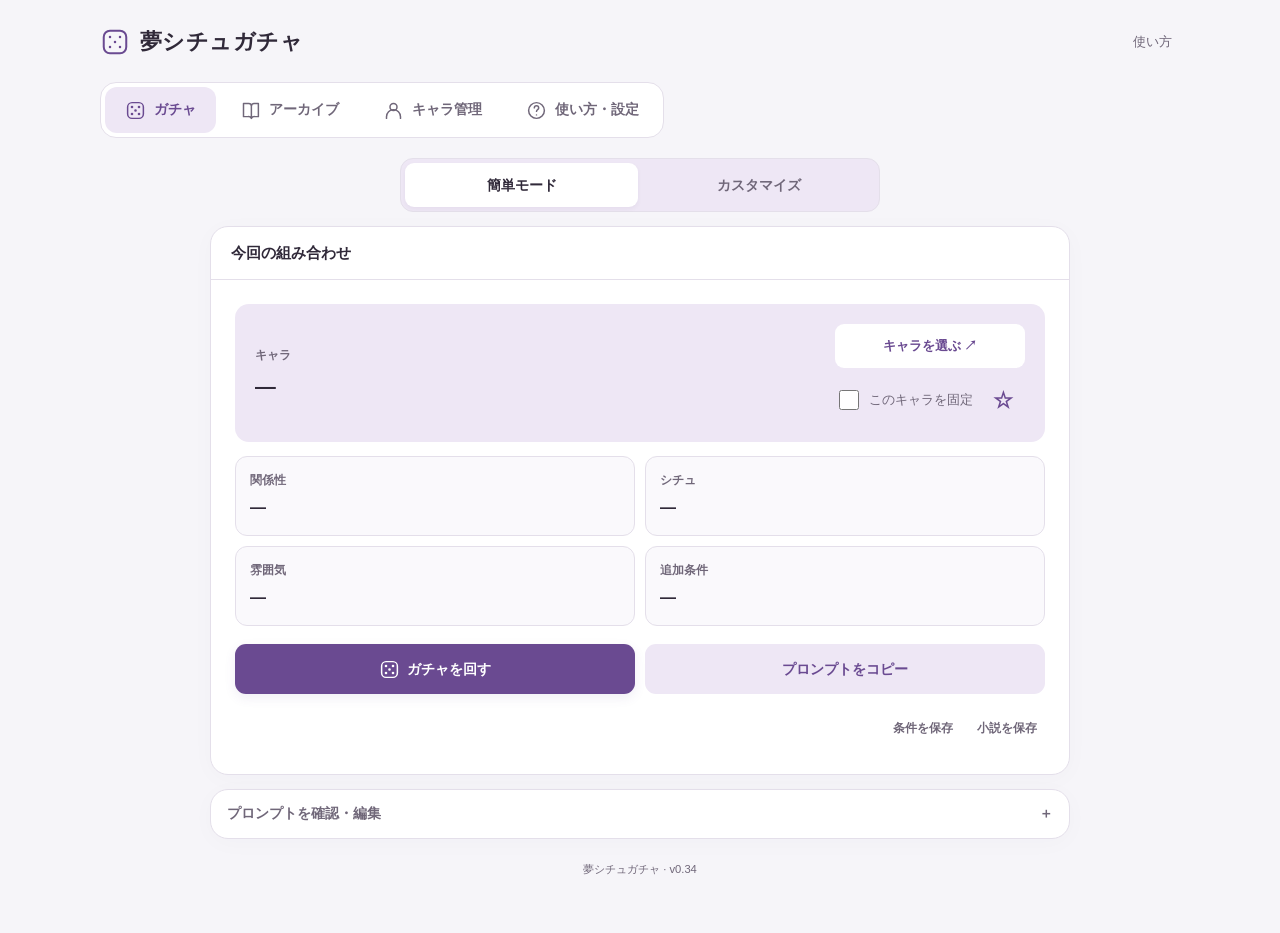
==== commit 33f5db17: "Break Japanese text only between phrases on iPhone Co-Authored-By: Claude Opus 5.5 <noreply@anthropi" ====
--- a/index.html
+++ b/index.html
@@ -12,8 +12,8 @@
 <link rel="apple-touch-icon" sizes="180x180" href="assets/icons/apple-touch-icon.png">
 <link rel="manifest" href="site.webmanifest">
 <script>try{const s=JSON.parse(localStorage.getItem("dreamGachaSettings")||"null"),m=s?.themeMode||"system";document.documentElement.dataset.theme=m==="system"?(matchMedia("(prefers-color-scheme: dark)").matches?"dark":"light"):m}catch(e){}</script>
-<link rel="stylesheet" href="assets/styles.css?v=51">
-<link rel="stylesheet" href="assets/mobile-ui.css?v=51">
+<link rel="stylesheet" href="assets/styles.css?v=49">
+<link rel="stylesheet" href="assets/mobile-ui.css?v=49">
 </head>
 <body>
 <div class="wrap">
@@ -23,7 +23,7 @@
 </header>
 <nav class="tabs" aria-label="ページ切り替え" role="tablist">
   <button class="tab-btn active" id="tab-gacha" data-screen="gacha" role="tab" aria-controls="screen-gacha" aria-selected="true" tabindex="0"><svg viewBox="0 0 24 24" aria-hidden="true"><rect x="3" y="3" width="18" height="18" rx="5"/><path d="M8 8h.01M16 8h.01M12 12h.01M8 16h.01M16 16h.01"/></svg><span>ガチャ</span></button>
-  <button class="tab-btn" id="tab-library" data-screen="library" role="tab" aria-controls="screen-library" aria-selected="false" tabindex="-1"><svg viewBox="0 0 24 24" aria-hidden="true"><path d="M4 4h6a3 3 0 0 1 3 3v14a4 4 0 0 0-4-2H4zM13 7a3 3 0 0 1 3-3h5v15h-4a4 4 0 0 0-4 2"/></svg><span>本棚</span></button>
+  <button class="tab-btn" id="tab-library" data-screen="library" role="tab" aria-controls="screen-library" aria-selected="false" tabindex="-1"><svg viewBox="0 0 24 24" aria-hidden="true"><path d="M4 4h6a3 3 0 0 1 3 3v14a4 4 0 0 0-4-2H4zM13 7a3 3 0 0 1 3-3h5v15h-4a4 4 0 0 0-4 2"/></svg><span>アーカイブ</span></button>
   <button class="tab-btn" id="tab-manager" data-screen="manager" role="tab" aria-controls="screen-manager" aria-selected="false" tabindex="-1"><svg viewBox="0 0 24 24" aria-hidden="true"><circle cx="12" cy="8" r="4"/><path d="M4 21v-2a8 8 0 0 1 16 0v2"/></svg><span>キャラ管理</span></button>
   <button class="tab-btn" id="tab-help" data-screen="help" role="tab" aria-controls="screen-help" aria-selected="false" tabindex="-1"><svg viewBox="0 0 24 24" aria-hidden="true"><circle cx="12" cy="12" r="9"/><path d="M9.5 9a2.5 2.5 0 0 1 5 0c0 2-2.5 2-2.5 4M12 17h.01"/></svg><span>使い方・設定</span></button>
 </nav>
@@ -226,7 +226,7 @@
 
 
 <section class="screen" id="screen-library" role="tabpanel" aria-labelledby="tab-library" hidden="">
-  <div class="section-nav" role="tablist" aria-label="本棚の表示"><button id="library-tab-novels" role="tab" data-library-pane="novels" aria-controls="novelArchivePanel" aria-selected="true">小説</button><button id="library-tab-presets" role="tab" data-library-pane="presets" aria-controls="presetPanel" aria-selected="false" tabindex="-1">保存した条件</button><button id="library-tab-save" role="tab" data-library-pane="save" aria-controls="novelSavePanel" aria-selected="false" tabindex="-1">新しく保存</button></div>
+  <div class="section-nav" role="tablist" aria-label="アーカイブの表示"><button id="library-tab-novels" role="tab" data-library-pane="novels" aria-controls="novelArchivePanel" aria-selected="true">小説</button><button id="library-tab-presets" role="tab" data-library-pane="presets" aria-controls="presetPanel" aria-selected="false" tabindex="-1">保存した条件</button><button id="library-tab-save" role="tab" data-library-pane="save" aria-controls="novelSavePanel" aria-selected="false" tabindex="-1">新しく保存</button></div>
   <section class="panel" id="presetPanel" role="tabpanel" aria-labelledby="library-tab-presets" hidden>
     <div class="panel-head"><h2>保存した条件</h2><span class="label">気に入った組み合わせを再利用</span></div>
     <div class="panel-body">
@@ -264,7 +264,7 @@
   </section>
 
   <section class="panel" id="novelArchivePanel" role="tabpanel" aria-labelledby="library-tab-novels">
-    <div class="panel-head"><h2>保存した小説</h2><span class="count-badge" id="novelCount">0本</span></div>
+    <div class="panel-head"><h2>小説アーカイブ</h2><span class="count-badge" id="novelCount">0本</span></div>
     <div class="panel-body">
       <div class="library-search-row">
         <input id="novelSearch" type="text" aria-label="保存した小説を検索" placeholder="タイトル・キャラ・本文を検索">
@@ -276,14 +276,14 @@
 </section>
 
 <section class="screen" id="screen-manager" role="tabpanel" aria-labelledby="tab-manager" hidden="">
-  <div class="section-nav" role="tablist" aria-label="キャラ管理の表示"><button id="manager-tab-list" role="tab" data-manager-pane="list" aria-controls="characterListPanel" aria-selected="true">一覧</button><button id="manager-tab-works" role="tab" data-manager-pane="works" aria-controls="workPanel" aria-selected="false" tabindex="-1">作品</button><button id="manager-tab-add" role="tab" data-manager-pane="add" aria-controls="characterFormPanel" aria-selected="false" tabindex="-1">追加</button><button id="manager-tab-files" role="tab" data-manager-pane="files" aria-controls="ioPanel" aria-selected="false" tabindex="-1">ファイル</button></div>
+  <div class="section-nav" role="tablist" aria-label="キャラ管理の表示"><button id="manager-tab-list" role="tab" data-manager-pane="list" aria-controls="characterListPanel" aria-selected="true">一覧</button><button id="manager-tab-add" role="tab" data-manager-pane="add" aria-controls="characterFormPanel" aria-selected="false" tabindex="-1">追加</button><button id="manager-tab-files" role="tab" data-manager-pane="files" aria-controls="ioPanel" aria-selected="false" tabindex="-1">ファイル</button></div>
   <section class="panel" id="characterListPanel" role="tabpanel" aria-labelledby="manager-tab-list">
     <div class="panel-head"><h2>キャラ管理</h2></div>
     <div class="panel-body">
       <div class="stats">
         <div class="stat"><div class="n" id="statTotal">0</div><div class="t">登録キャラ</div></div>
         <div class="stat"><div class="n" id="statActive">0</div><div class="t">ガチャ対象</div></div>
-        <div class="stat"><div class="n" id="statArchived">0</div><div class="t">お休み中</div></div>
+        <div class="stat"><div class="n" id="statArchived">0</div><div class="t">アーカイブ</div></div>
         <div class="stat"><div class="n" id="statFavorite">0</div><div class="t">お気に入り</div></div>
       </div>
 
@@ -318,7 +318,7 @@
       <div class="status-filter" id="manageStatusButtons">
         <span class="label">絞り込み</span>
         <button type="button" class="status-filter-btn" data-manage-status="active">ガチャ対象</button>
-        <button type="button" class="status-filter-btn" data-manage-status="archived">お休み中</button>
+        <button type="button" class="status-filter-btn" data-manage-status="archived">アーカイブ</button>
         <button type="button" class="favorite-toggle-btn" data-favorite-filter="">★ お気に入り</button>
         <button type="button" class="small-btn" id="clearSharedManagerFilters">共通検索条件を解除</button>
       </div>
@@ -327,8 +327,8 @@
         <span class="selected-count" id="selectedCount">0件選択</span>
         <button class="favorite-btn active" id="bulkFavorite">★ お気に入り</button>
         <button class="favorite-btn" id="bulkUnfavorite">☆ お気に入り解除</button>
-        <button class="small-btn" id="bulkArchive">お休みにする</button>
-        <button class="ok-btn" id="bulkRestore">ガチャに戻す</button>
+        <button class="small-btn" id="bulkArchive">アーカイブ</button>
+        <button class="ok-btn" id="bulkRestore">復元</button>
         <button class="danger-btn" id="bulkDelete">削除</button>
       </div>
 
@@ -338,7 +338,7 @@
       <div class="character-table" id="characterTable"></div>
       <button type="button" class="small-btn load-more" id="manageMore" hidden>さらに表示</button>
       <details class="advanced-import" id="favoriteRepair"><summary>旧初期お気に入り67件の確認・修復</summary><div>
-        <p class="io-note">2026年9月13日の修正で、キャラのお気に入りは端末ごとに一度だけ0件に戻します。以後、自分で付けたお気に入りは維持します。お休み状態・小説のお気に入りは変更しません。</p>
+        <p class="io-note">2026年9月13日の修正で、キャラのお気に入りは端末ごとに一度だけ0件に戻します。以後、自分で付けたお気に入りは維持します。アーカイブ・小説のお気に入りは変更しません。</p>
         <p class="io-note">古いバックアップを復元した場合などに使えます。下のチェックは「解除するキャラ」です。残したいキャラのチェックを外してください。「自分で設定」は最初から未選択です。旧67件と同じキャラでも、以前ご自身で登録した可能性があるため確認してください。</p>
         <div id="legacyFavoriteList"></div>
         <button type="button" class="danger-btn" id="repairLegacyFavorites">チェックしたキャラだけお気に入り解除</button>
@@ -347,21 +347,13 @@
   </section>
 
 
-  <section class="panel" id="workPanel" role="tabpanel" aria-labelledby="manager-tab-works" hidden>
-    <div class="panel-head"><h2>ガチャに出すキャラ</h2><span class="count-badge" id="workSummary"></span></div>
-    <div class="panel-body">
-      <p class="manager-note">作品を開いて、キャラをタップするとガチャに出す／お休みを切り替えられます。色が付いているキャラがガチャに出ます。</p>
-      <div class="work-list" id="workList"></div>
-    </div>
-  </section>
-
   <section class="panel" id="ioPanel" role="tabpanel" aria-labelledby="manager-tab-files" tabindex="-1" hidden>
     <div class="panel-head"><h2>キャラファイル</h2><span class="label">JSONでインポート / エクスポート</span></div>
     <div class="panel-body">
       <div class="io-box">
         <div>
           <h3 style="margin:0 0 8px;font-size:.95rem">書き出し</h3>
-          <p class="io-note">キャラ名だけでなく、作品・部/シリーズ・タグ・身長・身長の確認状態/出典・お気に入り・お休み状態までまとめて保存します。</p>
+          <p class="io-note">キャラ名だけでなく、作品・部/シリーズ・タグ・身長・身長の確認状態/出典・お気に入り・アーカイブ状態までまとめて保存します。</p>
           <div class="io-actions" style="margin-top:10px">
             <button class="secondary" id="exportAll">全キャラを書き出す</button>
             <button class="small-btn" id="exportSelected">選択中を書き出す</button>
@@ -412,7 +404,6 @@
   <section class="panel"><div class="panel-head"><h2>表示設定</h2></div><div class="panel-body appearance-settings"><label class="theme-control" for="themeMode"><span>配色</span><select id="themeMode" aria-label="画面の配色"><option value="system">端末設定</option><option value="light">ライト</option><option value="dark">ダーク</option></select></label><button type="button" class="small-btn" id="reloadApp">最新版を読み込む</button></div></section>
   <section class="help-hero">
     <div>
-      <div class="eyebrow">QUICK START</div>
       <h2>はじめての使い方</h2>
       <p>「簡単」で好きなキャラを選んで、シチュエーションを回すところから始められます。</p>
     </div>
@@ -431,7 +422,7 @@
     <div class="panel-body help-steps">
       <article class="help-step">
         <span class="step-number">1</span>
-        <div><h3>好きなキャラを選ぶ</h3><p>「キャラを選ぶ」から名前や作品で探します。お休み中のキャラも検索で見つかり、選ぶとガチャに戻ります。選んだキャラは自動で固定されます。★を付けると次から見つけやすくなります。</p><button type="button" class="help-action" data-go-screen="gacha">ガチャを開く</button></div>
+        <div><h3>好きなキャラを選ぶ</h3><p>「キャラを選ぶ」から名前や作品で探します。選んだキャラは自動で固定されます。★を付けると次から見つけやすくなります。</p><button type="button" class="help-action" data-go-screen="gacha">ガチャを開く</button></div>
       </article>
       <article class="help-step">
         <span class="step-number">2</span>
@@ -443,13 +434,13 @@
       </article>
       <article class="help-step">
         <span class="step-number">4</span>
-        <div><h3>条件や小説を保存する</h3><p>気に入った条件セットと、生成AIで作った小説本文を「本棚」へ保存できます。「小説」「保存した条件」「新しく保存」のタブで切り替えます。</p><button type="button" class="help-action" data-go-screen="library">本棚を開く</button></div>
+        <div><h3>条件や小説を保存する</h3><p>気に入った条件セットと、生成AIで作った小説本文を「アーカイブ」へ保存できます。「小説」「保存した条件」「新しく保存」のタブで切り替えます。</p><button type="button" class="help-action" data-go-screen="library">アーカイブを開く</button></div>
       </article>
     </div>
   </section>
 
   <section class="panel help-section" id="help-details">
-    <div class="panel-head help-details-head"><div><span class="eyebrow">DETAILS</span><h2>各ページの詳細仕様</h2></div><span class="label">ページごとの機能を確認</span></div>
+    <div class="panel-head help-details-head"><div><h2>各ページの詳細仕様</h2></div><span class="label">ページごとの機能を確認</span></div>
     <div class="panel-body help-detail-grid">
       <article class="help-detail-card">
         <div class="help-card-icon">🎲</div><h3>ガチャ</h3>
@@ -457,20 +448,20 @@
         <button type="button" class="help-action" data-go-screen="gacha">🎲 ガチャへ</button>
       </article>
       <article class="help-detail-card">
-        <div class="help-card-icon">📚</div><h3>本棚</h3>
+        <div class="help-card-icon">📚</div><h3>アーカイブ</h3>
         <ul><li>条件セットは現在の組み合わせと追加指定をまとめて保存します。</li><li>夢小説は本文・文字数・生成条件・プロンプト・メモを一緒に保存します。</li><li>保存した条件は「この条件を使う」からガチャへ戻して再利用できます。</li><li>小説はタイトルや本文などで検索し、お気に入りだけにも絞れます。</li></ul>
-        <button type="button" class="help-action" data-go-screen="library">本棚へ</button>
+        <button type="button" class="help-action" data-go-screen="library">アーカイブへ</button>
       </article>
       <article class="help-detail-card">
         <div class="help-card-icon">👤</div><h3>キャラ管理</h3>
-        <ul><li>「一覧」「作品」「追加」「ファイル」のタブで操作を切り替えます。「作品」では、作品ごとにガチャへ出すキャラをタップで選べます。登録済みキャラは一覧の「編集」から変更できます。</li><li>★ お気に入りは好きなキャラを見つけやすくする印です。</li><li>「お休み」にしたキャラは一覧に残り、ガチャには出ません。「お休み中」で絞って「ガチャに戻す」で戻せます。</li><li>一覧は40件ずつ表示します。「検索結果を全選択」は、まだ表示していない検索結果も含めて選びます。</li><li>チェックした複数キャラを「まとめて操作」でお気に入り・お休み・ガチャに戻すをまとめて行えます。</li><li>作品単位のJSON置換では、ほかの作品とお気に入り・お休み状態を維持します。</li><li>全キャラ置換は「高度な操作」の中にあります。アプリ全体のバックアップは使い方ページにあります。</li></ul>
+        <ul><li>「一覧」「追加」「ファイル」のタブで操作を切り替えます。登録済みキャラは一覧の「編集」から変更できます。</li><li>★ お気に入りは好きなキャラを見つけやすくする印です。</li><li>アーカイブしたキャラは一覧に残り、ガチャ対象から外れます。「アーカイブ」で絞って復元できます。</li><li>一覧は40件ずつ表示します。「検索結果を全選択」は、まだ表示していない検索結果も含めて選びます。</li><li>チェックした複数キャラを「まとめて操作」でお気に入り・アーカイブ・復元できます。</li><li>作品単位のJSON置換では、ほかの作品とお気に入り・アーカイブ状態を維持します。</li><li>全キャラ置換は「高度な操作」の中にあります。アプリ全体のバックアップは使い方ページにあります。</li></ul>
         <button type="button" class="help-action" data-go-screen="manager">👤 キャラ管理へ</button>
       </article>
     </div>
   </section>
 
   <section class="panel help-section character-json-guide" id="help-character-json">
-    <div class="panel-head character-json-head"><div><span class="eyebrow">CHATGPT + JSON</span><h2>ChatGPTでキャラファイルを作る</h2></div><span class="label">作品単位でまとめて追加</span></div>
+    <div class="panel-head character-json-head"><div><h2>ChatGPTでキャラファイルを作る</h2></div><span class="label">作品単位でまとめて追加</span></div>
     <div class="panel-body">
       <p class="guide-lead">作品名を入力して依頼文をコピーし、ChatGPTへ送ります。返ってきたJSONをファイルとして保存したら、キャラ管理の「JSONを読み込む」から追加できます。</p>
 
@@ -495,19 +486,26 @@
           <h3>JSONの基本形式</h3>
           <pre class="json-example"><code>{
   "schema": "dream-gacha.characters",
-  "version": 2,
-  "work": "作品名",
-  "heightDefaults": { "status": "verified", "source": "出典名またはURL" },
+  "version": 1,
   "characters": [
-    { "name": "キャラ名", "series": "部・シリーズ", "tags": ["冷静", "知的"], "height": 180 },
-    { "name": "身長不明のキャラ", "tags": ["明るい"] },
-    { "name": "ガチャから外すキャラ", "tags": ["寡黙"], "gacha": false }
+    {
+      "name": "キャラクター名",
+      "work": "作品名",
+      "series": "部・シリーズ",
+      "tags": ["冷静", "知的"],
+      "archived": false,
+      "favorite": false,
+      "heightText": "180cm",
+      "heightCm": 180,
+      "heightStatus": "verified",
+      "heightSource": "出典名またはURL"
+    }
   ]
 }</code></pre>
         </section>
         <section class="guide-card">
-          <h3>書き方のルール</h3>
-          <ul><li>1ファイルに1作品です。作品名は先頭の <code>work</code> に1回だけ書きます。</li><li>身長は <code>"height": 180</code> のように数値だけで書けます。出典は <code>heightDefaults</code> にまとめます。</li><li>公称値が見つからなければ推測せず、<code>height</code> を省略します。</li><li>媒体で値が違うときだけ <code>{ "cm": 180, "text": "180cm（アニメ）／178cm（原作）" }</code> のように書きます。</li><li><code>"gacha": false</code> のキャラは「お休み」として読み込まれ、ガチャに出ません。</li><li>以前の形式（version 1）のファイルもそのまま読み込めます。</li></ul>
+          <h3>身長を調べるときのルール</h3>
+          <ul><li>公式サイト、公式プロフィール、出版社・制作会社の資料を優先します。</li><li>複数の公式値がある場合は <code>heightText</code> に併記し、代表値を <code>heightCm</code> に入れます。</li><li>公称値が見つからなければ推測せず、<code>heightText</code> は「不明」、<code>heightCm</code> は <code>null</code> にします。</li><li>確認できた場合は <code>heightStatus</code> を <code>verified</code>、不明なら <code>unknown</code> にします。</li></ul>
         </section>
       </div>
 
@@ -528,7 +526,7 @@
       <p><strong>ブラウザのデータを消す前や端末を替える前に、完全バックアップを書き出してください。</strong> 新しい環境でそのファイルを復元すると、まとめて引き継げます。</p>
       <div class="backup-box help-backup-box">
         <h3>完全バックアップ</h3>
-        <p class="io-note">キャラ・お休み状態・お気に入り・タグ・身長・シチュ候補・固定プロンプト・夢主設定・現在のガチャ条件・保存した小説を、ひとつのファイルにまとめます。</p>
+        <p class="io-note">キャラ・アーカイブ・お気に入り・タグ・身長・シチュ候補・固定プロンプト・夢主設定・現在のガチャ条件・保存した小説を、ひとつのファイルにまとめます。</p>
         <div class="backup-actions">
           <button type="button" class="secondary" id="exportFullBackup">バックアップを書き出す</button>
           <button type="button" class="primary" id="importFullBackup">バックアップを復元</button>
@@ -542,8 +540,8 @@
   <section class="panel help-section" id="help-faq">
     <div class="panel-head"><h2>よくある質問</h2><span class="label">FAQ</span></div>
     <div class="panel-body faq-list">
-      <details><summary>お気に入りとお休みはどう違いますか？</summary><p>お気に入りは、好きなキャラだけに絞り込むための印です。お休みはキャラを消さずにガチャに出さないようにする機能です。</p></details>
-      <details><summary>お休みにしたキャラは消えますか？</summary><p>消えません。キャラ管理の「作品」でキャラをタップするか、一覧を「お休み中」で絞り込んで「ガチャに戻す」を押すとガチャに戻せます。</p></details>
+      <details><summary>お気に入りとアーカイブはどう違いますか？</summary><p>お気に入りは、好きなキャラだけに絞り込むための印です。アーカイブはキャラを消さずにガチャ対象から外す機能です。</p></details>
+      <details><summary>アーカイブしたキャラは消えますか？</summary><p>消えません。キャラ管理の「アーカイブ」で絞り込み、対象を選んで「復元」を押すとガチャ対象に戻せます。</p></details>
       <details><summary>「カテゴリを選ぶ」と「除外」の違いは？</summary><p>カテゴリ名を選ぶと、その1カテゴリだけを候補にします。「除外」は指定したカテゴリを候補から外し、複数同時に設定できます。</p></details>
       <details><summary>候補キャラの選択と除外はどう使いますか？</summary><p>通常クリックしたキャラは複数まとめて抽選対象にできます。右クリック、またはキャラ横の「除外」を押すと、そのキャラを抽選対象から外せます。スマホでは「除外」ボタンを使ってください。</p></details>
       <details><summary>ガチャ結果の「固定」とは？</summary><p>固定した項目は「固定以外を全部ガチャ」を押しても残ります。画面上の「固定を全解除」でまとめて戻せます。</p></details>
@@ -551,8 +549,8 @@
       <details><summary>作品別の夢主設定はどう使われますか？</summary><p>選ばれたキャラの作品に対応する設定だけが、共通の夢主設定の後へ自動で入ります。作品ごとに立場・能力・生活拠点を変えられ、不要な作品では空欄にできます。</p></details>
       <details><summary>世界観モードを変えると何が変わりますか？</summary><p>原作準拠では電車・スマホ・コンビニなど現代専用のシチュを外します。現代パロと学園パロでは、それぞれの候補とどの世界でも使える候補を抽選します。「制限なし」はすべての候補を使います。</p></details>
       <details><summary>保存した小説や設定は外部に送信されますか？</summary><p>このサイトの保存機能はブラウザ内を使います。サイト側のサーバーへ作品を保存する仕組みはありません。</p></details>
-      <details><summary>別のスマホやパソコンでも続きから使えますか？</summary><p>この使い方ページで完全バックアップを書き出し、移動先のブラウザで復元してください。</p></details>
-      <details><summary>作品のキャラJSONだけを更新できますか？</summary><p>キャラ管理の読み込み方法で「作品単位で置換」を選び、1作品だけが入ったJSONを読み込んでください。ほかの作品と、同じキャラのお気に入り・お休み状態は維持されます。</p></details>
+      <details><summary>別の端末でも続きから使えますか？</summary><p>この使い方ページで完全バックアップを書き出し、移動先のブラウザで復元してください。</p></details>
+      <details><summary>作品のキャラJSONだけを更新できますか？</summary><p>キャラ管理の読み込み方法で「作品単位で置換」を選び、1作品だけが入ったJSONを読み込んでください。ほかの作品と、同じキャラのお気に入り・アーカイブ状態は維持されます。</p></details>
     </div>
   </section>
 </section>
@@ -613,7 +611,6 @@
     </details>
     <div class="choice-note" id="choiceNote">選択後も残すときは「固定」をオンにします。</div>
     <div class="choice-list" id="choiceList"></div>
-    <button type="button" class="choice-manage-works" id="choiceManageWorks" hidden>見つからないキャラは「キャラ管理 → 作品」でガチャに出せます <span aria-hidden="true">→</span></button>
   </div>
 </div>
 <div class="toast" id="toast" role="status" aria-live="polite"></div>
@@ -625,16 +622,15 @@
 <script src="src/app-prompts.js?v=48"></script>
 <script src="src/app-storage.js?v=48"></script>
 <script src="src/app-ui.js?v=46"></script>
-<script src="src/character-format.js?v=50"></script>
-<script src="data/character-data.generated.js?v=526a2565f529"></script>
+<script src="data/character-data.generated.js?v=68469b168f3d"></script>
 <script src="src/seed-data.js?v=44"></script>
 <script src="src/stage-presets.js?v=44"></script>
 <script src="src/app-context-ui.js?v=48"></script>
 <script src="src/app-character-card-ui.js?v=48"></script>
 <script src="src/app-recipe.js?v=49"></script>
-<script src="src/app-works-ui.js?v=51"></script>
-<script src="src/app-experience.js?v=50"></script>
-<script src="src/app.js?v=51"></script>
+<script src="src/app-experience.js?v=49"></script>
+<script src="src/app.js?v=49"></script>
+<script src="src/phrase-break.js?v=1" data-targets=".value,.char-meta"></script>
 
 
 </body></html>
--- a/assets/mobile-ui.css
+++ b/assets/mobile-ui.css
@@ -297,45 +297,10 @@
  .library-search-row{grid-template-columns:1fr}
  .tab-btn{font-size:.6rem}
 }
-/* 2026-10 改修：作品タブ・選択画面の見出し・ガチャ演出 */
-.section-nav{grid-template-columns:none;grid-auto-columns:minmax(0,1fr);grid-auto-flow:column}
-.screen>.panel{scroll-margin-top:76px}
-#gachaCharacterSlot .result-card{position:relative;overflow:hidden;background:linear-gradient(135deg,var(--soft) 0%,color-mix(in srgb,var(--accent2) 16%,var(--soft)) 100%)}
-#gachaCharacterSlot .result-card::after{content:"✦";position:absolute;top:10px;right:14px;font-size:1rem;color:color-mix(in srgb,var(--accent2) 55%,transparent);pointer-events:none}
-.gacha-primary-actions .primary,#rollAll{background:linear-gradient(135deg,var(--accent),color-mix(in srgb,var(--accent) 70%,var(--accent2)));color:#fff;border:0}
-:root[data-theme="dark"] .gacha-primary-actions .primary,:root[data-theme="dark"] #rollAll{color:#20162c}
-@keyframes dg-reveal{from{opacity:0;transform:translateY(6px) scale(.98)}to{opacity:1;transform:none}}
-@keyframes dg-glow{0%{box-shadow:0 0 0 0 color-mix(in srgb,var(--accent2) 45%,transparent)}100%{box-shadow:0 0 0 14px transparent}}
-@keyframes dg-roll{from{transform:rotate(0)}to{transform:rotate(360deg)}}
-.result-card.revealing .value{animation:dg-reveal .45s cubic-bezier(.2,.8,.2,1) both}
-#gachaCharacterSlot .result-card.revealing{animation:dg-glow .8s ease-out}
-.result-card.revealing[data-key="situation"] .value{animation-delay:.06s}
-.result-card.revealing[data-key="mood"] .value{animation-delay:.12s}
-.result-card.revealing[data-key="extra"] .value{animation-delay:.18s}
-#rollAll.rolling svg{animation:dg-roll .5s ease-out}
-.choice-group{position:sticky;top:0;z-index:1;margin:10px 0 4px;padding:6px 4px;font-size:.74rem;font-weight:700;color:var(--accent);background:var(--panel)}
-.choice-group:first-child{margin-top:0}
-.choice-manage-works{display:block;flex-shrink:0;width:calc(100% - 32px);margin:0 16px 14px;padding:10px 12px;min-height:44px;border:1px dashed var(--line);border-radius:12px;background:transparent;color:var(--accent);font-size:.78rem;text-align:left}
-.work-list{display:grid;gap:8px;margin-top:12px}
-.work-row{border:1px solid var(--line);border-radius:14px;background:var(--panel)}
-.work-row>summary{display:grid;grid-template-columns:minmax(0,1fr) auto 18px;grid-template-rows:auto auto;align-items:center;gap:6px 10px;padding:12px 14px;cursor:pointer;list-style:none}
-.work-row>summary::-webkit-details-marker{display:none}
-.work-row>summary::after{grid-column:3;grid-row:1}
-.work-row-name{font-weight:700;font-size:.9rem;overflow-wrap:anywhere}
-.work-row-count{font-size:.78rem;color:var(--muted);white-space:nowrap;font-weight:500}
-.work-row-count strong{color:var(--accent);font-size:.95rem}
-.work-row-meter{grid-column:1/-1;height:4px;border-radius:4px;background:var(--soft);overflow:hidden}
-.work-row-meter span{display:block;height:100%;border-radius:4px;background:linear-gradient(90deg,var(--accent),var(--accent2))}
-.work-body{padding:0 14px 14px}
-.work-actions{display:flex;flex-wrap:wrap;gap:6px;margin-bottom:10px}
-.work-actions .small-btn{min-height:40px;font-size:.76rem}
-.work-chips{display:flex;flex-wrap:wrap;gap:6px}
-.work-series{display:flex;justify-content:space-between;gap:8px;margin:14px 0 6px;font-size:.74rem;font-weight:700;color:var(--muted)}
-.work-series:first-of-type{margin-top:4px}
-.work-series span{font-weight:500}
-.work-chip{min-height:38px;padding:6px 12px;border:1px solid var(--line);border-radius:999px;background:var(--panel2);color:var(--muted);font-size:.8rem;font-weight:500}
-.work-chip.on{background:var(--soft);border-color:color-mix(in srgb,var(--accent) 45%,var(--line));color:var(--text);font-weight:700}
-.work-chip.on::before{content:"✓ ";color:var(--accent)}
-.work-chip .favorite-mark{margin-right:2px}
-.more-tags{background:transparent!important;color:var(--muted)}
 @media(prefers-reduced-motion:reduce){html{scroll-behavior:auto}*,*::before,*::after{animation:none!important;transition:none!important;scroll-behavior:auto!important}}
+
+/* Line breaking: avoid stray last characters */
+body{line-break:strict;text-wrap-style:pretty}
+h1,h2,h3,h4,h5,h6,button,label,summary,legend,dt,th,.value{text-wrap-style:balance}
+.value,.char-meta{word-break:keep-all;overflow-wrap:anywhere}
+[data-phrased]{word-break:keep-all;overflow-wrap:anywhere}
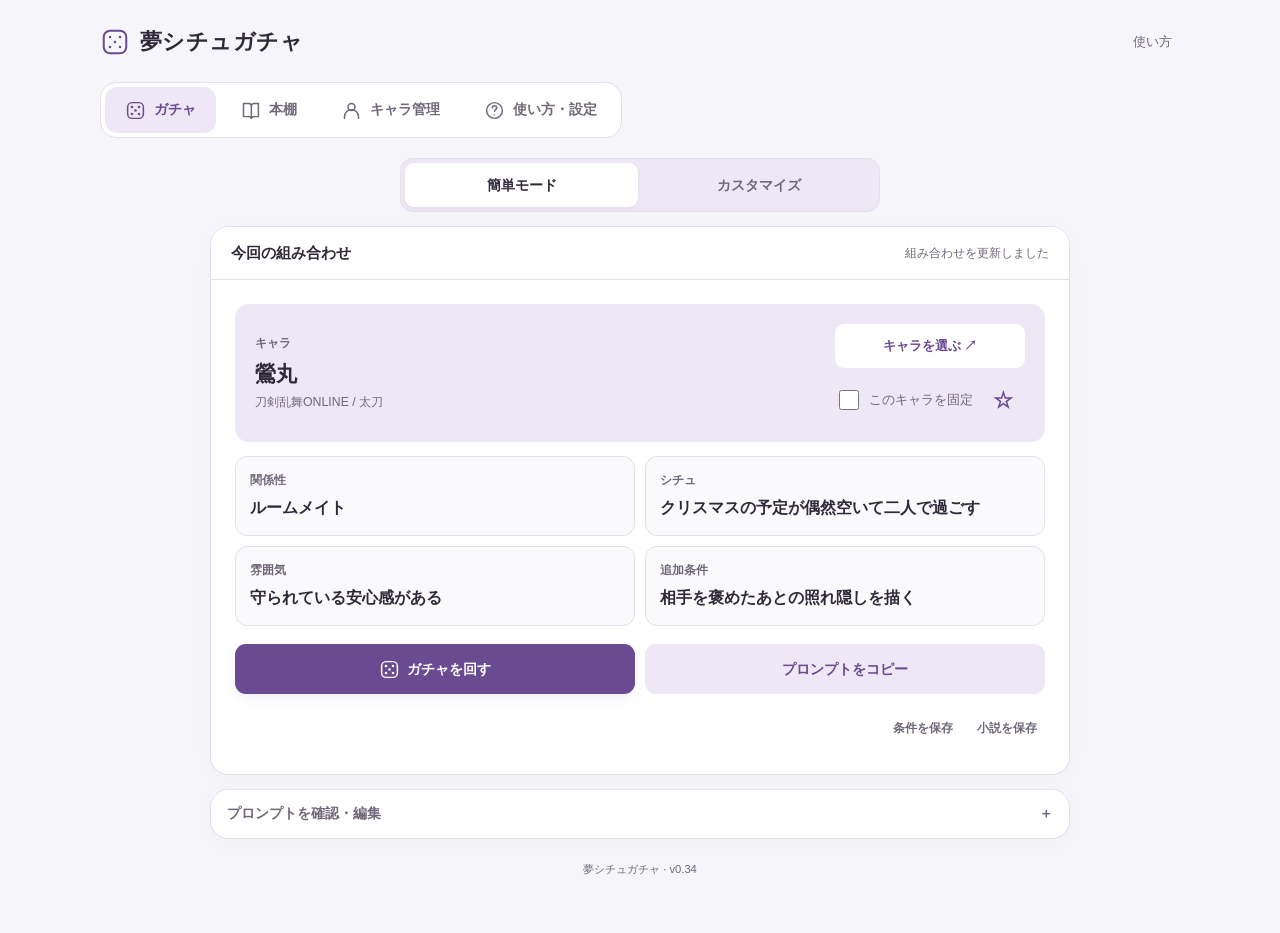
==== commit 26616009: "Add thrilling, seasonal, and dramatic gacha candidates and stages - Add 17 relationships, 57 situati" ====
--- a/index.html
+++ b/index.html
@@ -12,8 +12,8 @@
 <link rel="apple-touch-icon" sizes="180x180" href="assets/icons/apple-touch-icon.png">
 <link rel="manifest" href="site.webmanifest">
 <script>try{const s=JSON.parse(localStorage.getItem("dreamGachaSettings")||"null"),m=s?.themeMode||"system";document.documentElement.dataset.theme=m==="system"?(matchMedia("(prefers-color-scheme: dark)").matches?"dark":"light"):m}catch(e){}</script>
-<link rel="stylesheet" href="assets/styles.css?v=49">
-<link rel="stylesheet" href="assets/mobile-ui.css?v=49">
+<link rel="stylesheet" href="assets/styles.css?v=51">
+<link rel="stylesheet" href="assets/mobile-ui.css?v=51">
 </head>
 <body>
 <div class="wrap">
@@ -23,7 +23,7 @@
 </header>
 <nav class="tabs" aria-label="ページ切り替え" role="tablist">
   <button class="tab-btn active" id="tab-gacha" data-screen="gacha" role="tab" aria-controls="screen-gacha" aria-selected="true" tabindex="0"><svg viewBox="0 0 24 24" aria-hidden="true"><rect x="3" y="3" width="18" height="18" rx="5"/><path d="M8 8h.01M16 8h.01M12 12h.01M8 16h.01M16 16h.01"/></svg><span>ガチャ</span></button>
-  <button class="tab-btn" id="tab-library" data-screen="library" role="tab" aria-controls="screen-library" aria-selected="false" tabindex="-1"><svg viewBox="0 0 24 24" aria-hidden="true"><path d="M4 4h6a3 3 0 0 1 3 3v14a4 4 0 0 0-4-2H4zM13 7a3 3 0 0 1 3-3h5v15h-4a4 4 0 0 0-4 2"/></svg><span>アーカイブ</span></button>
+  <button class="tab-btn" id="tab-library" data-screen="library" role="tab" aria-controls="screen-library" aria-selected="false" tabindex="-1"><svg viewBox="0 0 24 24" aria-hidden="true"><path d="M4 4h6a3 3 0 0 1 3 3v14a4 4 0 0 0-4-2H4zM13 7a3 3 0 0 1 3-3h5v15h-4a4 4 0 0 0-4 2"/></svg><span>本棚</span></button>
   <button class="tab-btn" id="tab-manager" data-screen="manager" role="tab" aria-controls="screen-manager" aria-selected="false" tabindex="-1"><svg viewBox="0 0 24 24" aria-hidden="true"><circle cx="12" cy="8" r="4"/><path d="M4 21v-2a8 8 0 0 1 16 0v2"/></svg><span>キャラ管理</span></button>
   <button class="tab-btn" id="tab-help" data-screen="help" role="tab" aria-controls="screen-help" aria-selected="false" tabindex="-1"><svg viewBox="0 0 24 24" aria-hidden="true"><circle cx="12" cy="12" r="9"/><path d="M9.5 9a2.5 2.5 0 0 1 5 0c0 2-2.5 2-2.5 4M12 17h.01"/></svg><span>使い方・設定</span></button>
 </nav>
@@ -226,7 +226,7 @@
 
 
 <section class="screen" id="screen-library" role="tabpanel" aria-labelledby="tab-library" hidden="">
-  <div class="section-nav" role="tablist" aria-label="アーカイブの表示"><button id="library-tab-novels" role="tab" data-library-pane="novels" aria-controls="novelArchivePanel" aria-selected="true">小説</button><button id="library-tab-presets" role="tab" data-library-pane="presets" aria-controls="presetPanel" aria-selected="false" tabindex="-1">保存した条件</button><button id="library-tab-save" role="tab" data-library-pane="save" aria-controls="novelSavePanel" aria-selected="false" tabindex="-1">新しく保存</button></div>
+  <div class="section-nav" role="tablist" aria-label="本棚の表示"><button id="library-tab-novels" role="tab" data-library-pane="novels" aria-controls="novelArchivePanel" aria-selected="true">小説</button><button id="library-tab-presets" role="tab" data-library-pane="presets" aria-controls="presetPanel" aria-selected="false" tabindex="-1">保存した条件</button><button id="library-tab-save" role="tab" data-library-pane="save" aria-controls="novelSavePanel" aria-selected="false" tabindex="-1">新しく保存</button></div>
   <section class="panel" id="presetPanel" role="tabpanel" aria-labelledby="library-tab-presets" hidden>
     <div class="panel-head"><h2>保存した条件</h2><span class="label">気に入った組み合わせを再利用</span></div>
     <div class="panel-body">
@@ -264,7 +264,7 @@
   </section>
 
   <section class="panel" id="novelArchivePanel" role="tabpanel" aria-labelledby="library-tab-novels">
-    <div class="panel-head"><h2>小説アーカイブ</h2><span class="count-badge" id="novelCount">0本</span></div>
+    <div class="panel-head"><h2>保存した小説</h2><span class="count-badge" id="novelCount">0本</span></div>
     <div class="panel-body">
       <div class="library-search-row">
         <input id="novelSearch" type="text" aria-label="保存した小説を検索" placeholder="タイトル・キャラ・本文を検索">
@@ -276,14 +276,14 @@
 </section>
 
 <section class="screen" id="screen-manager" role="tabpanel" aria-labelledby="tab-manager" hidden="">
-  <div class="section-nav" role="tablist" aria-label="キャラ管理の表示"><button id="manager-tab-list" role="tab" data-manager-pane="list" aria-controls="characterListPanel" aria-selected="true">一覧</button><button id="manager-tab-add" role="tab" data-manager-pane="add" aria-controls="characterFormPanel" aria-selected="false" tabindex="-1">追加</button><button id="manager-tab-files" role="tab" data-manager-pane="files" aria-controls="ioPanel" aria-selected="false" tabindex="-1">ファイル</button></div>
+  <div class="section-nav" role="tablist" aria-label="キャラ管理の表示"><button id="manager-tab-list" role="tab" data-manager-pane="list" aria-controls="characterListPanel" aria-selected="true">一覧</button><button id="manager-tab-works" role="tab" data-manager-pane="works" aria-controls="workPanel" aria-selected="false" tabindex="-1">作品</button><button id="manager-tab-add" role="tab" data-manager-pane="add" aria-controls="characterFormPanel" aria-selected="false" tabindex="-1">追加</button><button id="manager-tab-files" role="tab" data-manager-pane="files" aria-controls="ioPanel" aria-selected="false" tabindex="-1">ファイル</button></div>
   <section class="panel" id="characterListPanel" role="tabpanel" aria-labelledby="manager-tab-list">
     <div class="panel-head"><h2>キャラ管理</h2></div>
     <div class="panel-body">
       <div class="stats">
         <div class="stat"><div class="n" id="statTotal">0</div><div class="t">登録キャラ</div></div>
         <div class="stat"><div class="n" id="statActive">0</div><div class="t">ガチャ対象</div></div>
-        <div class="stat"><div class="n" id="statArchived">0</div><div class="t">アーカイブ</div></div>
+        <div class="stat"><div class="n" id="statArchived">0</div><div class="t">お休み中</div></div>
         <div class="stat"><div class="n" id="statFavorite">0</div><div class="t">お気に入り</div></div>
       </div>
 
@@ -318,7 +318,7 @@
       <div class="status-filter" id="manageStatusButtons">
         <span class="label">絞り込み</span>
         <button type="button" class="status-filter-btn" data-manage-status="active">ガチャ対象</button>
-        <button type="button" class="status-filter-btn" data-manage-status="archived">アーカイブ</button>
+        <button type="button" class="status-filter-btn" data-manage-status="archived">お休み中</button>
         <button type="button" class="favorite-toggle-btn" data-favorite-filter="">★ お気に入り</button>
         <button type="button" class="small-btn" id="clearSharedManagerFilters">共通検索条件を解除</button>
       </div>
@@ -327,8 +327,8 @@
         <span class="selected-count" id="selectedCount">0件選択</span>
         <button class="favorite-btn active" id="bulkFavorite">★ お気に入り</button>
         <button class="favorite-btn" id="bulkUnfavorite">☆ お気に入り解除</button>
-        <button class="small-btn" id="bulkArchive">アーカイブ</button>
-        <button class="ok-btn" id="bulkRestore">復元</button>
+        <button class="small-btn" id="bulkArchive">お休みにする</button>
+        <button class="ok-btn" id="bulkRestore">ガチャに戻す</button>
         <button class="danger-btn" id="bulkDelete">削除</button>
       </div>
 
@@ -338,7 +338,7 @@
       <div class="character-table" id="characterTable"></div>
       <button type="button" class="small-btn load-more" id="manageMore" hidden>さらに表示</button>
       <details class="advanced-import" id="favoriteRepair"><summary>旧初期お気に入り67件の確認・修復</summary><div>
-        <p class="io-note">2026年9月13日の修正で、キャラのお気に入りは端末ごとに一度だけ0件に戻します。以後、自分で付けたお気に入りは維持します。アーカイブ・小説のお気に入りは変更しません。</p>
+        <p class="io-note">2026年9月13日の修正で、キャラのお気に入りは端末ごとに一度だけ0件に戻します。以後、自分で付けたお気に入りは維持します。お休み状態・小説のお気に入りは変更しません。</p>
         <p class="io-note">古いバックアップを復元した場合などに使えます。下のチェックは「解除するキャラ」です。残したいキャラのチェックを外してください。「自分で設定」は最初から未選択です。旧67件と同じキャラでも、以前ご自身で登録した可能性があるため確認してください。</p>
         <div id="legacyFavoriteList"></div>
         <button type="button" class="danger-btn" id="repairLegacyFavorites">チェックしたキャラだけお気に入り解除</button>
@@ -347,13 +347,21 @@
   </section>
 
 
+  <section class="panel" id="workPanel" role="tabpanel" aria-labelledby="manager-tab-works" hidden>
+    <div class="panel-head"><h2>ガチャに出すキャラ</h2><span class="count-badge" id="workSummary"></span></div>
+    <div class="panel-body">
+      <p class="manager-note">作品を開いて、キャラをタップするとガチャに出す／お休みを切り替えられます。色が付いているキャラがガチャに出ます。</p>
+      <div class="work-list" id="workList"></div>
+    </div>
+  </section>
+
   <section class="panel" id="ioPanel" role="tabpanel" aria-labelledby="manager-tab-files" tabindex="-1" hidden>
     <div class="panel-head"><h2>キャラファイル</h2><span class="label">JSONでインポート / エクスポート</span></div>
     <div class="panel-body">
       <div class="io-box">
         <div>
           <h3 style="margin:0 0 8px;font-size:.95rem">書き出し</h3>
-          <p class="io-note">キャラ名だけでなく、作品・部/シリーズ・タグ・身長・身長の確認状態/出典・お気に入り・アーカイブ状態までまとめて保存します。</p>
+          <p class="io-note">キャラ名だけでなく、作品・部/シリーズ・タグ・身長・身長の確認状態/出典・お気に入り・お休み状態までまとめて保存します。</p>
           <div class="io-actions" style="margin-top:10px">
             <button class="secondary" id="exportAll">全キャラを書き出す</button>
             <button class="small-btn" id="exportSelected">選択中を書き出す</button>
@@ -404,6 +412,7 @@
   <section class="panel"><div class="panel-head"><h2>表示設定</h2></div><div class="panel-body appearance-settings"><label class="theme-control" for="themeMode"><span>配色</span><select id="themeMode" aria-label="画面の配色"><option value="system">端末設定</option><option value="light">ライト</option><option value="dark">ダーク</option></select></label><button type="button" class="small-btn" id="reloadApp">最新版を読み込む</button></div></section>
   <section class="help-hero">
     <div>
+      <div class="eyebrow">QUICK START</div>
       <h2>はじめての使い方</h2>
       <p>「簡単」で好きなキャラを選んで、シチュエーションを回すところから始められます。</p>
     </div>
@@ -422,7 +431,7 @@
     <div class="panel-body help-steps">
       <article class="help-step">
         <span class="step-number">1</span>
-        <div><h3>好きなキャラを選ぶ</h3><p>「キャラを選ぶ」から名前や作品で探します。選んだキャラは自動で固定されます。★を付けると次から見つけやすくなります。</p><button type="button" class="help-action" data-go-screen="gacha">ガチャを開く</button></div>
+        <div><h3>好きなキャラを選ぶ</h3><p>「キャラを選ぶ」から名前や作品で探します。お休み中のキャラも検索で見つかり、選ぶとガチャに戻ります。選んだキャラは自動で固定されます。★を付けると次から見つけやすくなります。</p><button type="button" class="help-action" data-go-screen="gacha">ガチャを開く</button></div>
       </article>
       <article class="help-step">
         <span class="step-number">2</span>
@@ -434,13 +443,13 @@
       </article>
       <article class="help-step">
         <span class="step-number">4</span>
-        <div><h3>条件や小説を保存する</h3><p>気に入った条件セットと、生成AIで作った小説本文を「アーカイブ」へ保存できます。「小説」「保存した条件」「新しく保存」のタブで切り替えます。</p><button type="button" class="help-action" data-go-screen="library">アーカイブを開く</button></div>
+        <div><h3>条件や小説を保存する</h3><p>気に入った条件セットと、生成AIで作った小説本文を「本棚」へ保存できます。「小説」「保存した条件」「新しく保存」のタブで切り替えます。</p><button type="button" class="help-action" data-go-screen="library">本棚を開く</button></div>
       </article>
     </div>
   </section>
 
   <section class="panel help-section" id="help-details">
-    <div class="panel-head help-details-head"><div><h2>各ページの詳細仕様</h2></div><span class="label">ページごとの機能を確認</span></div>
+    <div class="panel-head help-details-head"><div><span class="eyebrow">DETAILS</span><h2>各ページの詳細仕様</h2></div><span class="label">ページごとの機能を確認</span></div>
     <div class="panel-body help-detail-grid">
       <article class="help-detail-card">
         <div class="help-card-icon">🎲</div><h3>ガチャ</h3>
@@ -448,20 +457,20 @@
         <button type="button" class="help-action" data-go-screen="gacha">🎲 ガチャへ</button>
       </article>
       <article class="help-detail-card">
-        <div class="help-card-icon">📚</div><h3>アーカイブ</h3>
+        <div class="help-card-icon">📚</div><h3>本棚</h3>
         <ul><li>条件セットは現在の組み合わせと追加指定をまとめて保存します。</li><li>夢小説は本文・文字数・生成条件・プロンプト・メモを一緒に保存します。</li><li>保存した条件は「この条件を使う」からガチャへ戻して再利用できます。</li><li>小説はタイトルや本文などで検索し、お気に入りだけにも絞れます。</li></ul>
-        <button type="button" class="help-action" data-go-screen="library">アーカイブへ</button>
+        <button type="button" class="help-action" data-go-screen="library">本棚へ</button>
       </article>
       <article class="help-detail-card">
         <div class="help-card-icon">👤</div><h3>キャラ管理</h3>
-        <ul><li>「一覧」「追加」「ファイル」のタブで操作を切り替えます。登録済みキャラは一覧の「編集」から変更できます。</li><li>★ お気に入りは好きなキャラを見つけやすくする印です。</li><li>アーカイブしたキャラは一覧に残り、ガチャ対象から外れます。「アーカイブ」で絞って復元できます。</li><li>一覧は40件ずつ表示します。「検索結果を全選択」は、まだ表示していない検索結果も含めて選びます。</li><li>チェックした複数キャラを「まとめて操作」でお気に入り・アーカイブ・復元できます。</li><li>作品単位のJSON置換では、ほかの作品とお気に入り・アーカイブ状態を維持します。</li><li>全キャラ置換は「高度な操作」の中にあります。アプリ全体のバックアップは使い方ページにあります。</li></ul>
+        <ul><li>「一覧」「作品」「追加」「ファイル」のタブで操作を切り替えます。「作品」では、作品ごとにガチャへ出すキャラをタップで選べます。登録済みキャラは一覧の「編集」から変更できます。</li><li>★ お気に入りは好きなキャラを見つけやすくする印です。</li><li>「お休み」にしたキャラは一覧に残り、ガチャには出ません。「お休み中」で絞って「ガチャに戻す」で戻せます。</li><li>一覧は40件ずつ表示します。「検索結果を全選択」は、まだ表示していない検索結果も含めて選びます。</li><li>チェックした複数キャラを「まとめて操作」でお気に入り・お休み・ガチャに戻すをまとめて行えます。</li><li>作品単位のJSON置換では、ほかの作品とお気に入り・お休み状態を維持します。</li><li>全キャラ置換は「高度な操作」の中にあります。アプリ全体のバックアップは使い方ページにあります。</li></ul>
         <button type="button" class="help-action" data-go-screen="manager">👤 キャラ管理へ</button>
       </article>
     </div>
   </section>
 
   <section class="panel help-section character-json-guide" id="help-character-json">
-    <div class="panel-head character-json-head"><div><h2>ChatGPTでキャラファイルを作る</h2></div><span class="label">作品単位でまとめて追加</span></div>
+    <div class="panel-head character-json-head"><div><span class="eyebrow">CHATGPT + JSON</span><h2>ChatGPTでキャラファイルを作る</h2></div><span class="label">作品単位でまとめて追加</span></div>
     <div class="panel-body">
       <p class="guide-lead">作品名を入力して依頼文をコピーし、ChatGPTへ送ります。返ってきたJSONをファイルとして保存したら、キャラ管理の「JSONを読み込む」から追加できます。</p>
 
@@ -486,26 +495,19 @@
           <h3>JSONの基本形式</h3>
           <pre class="json-example"><code>{
   "schema": "dream-gacha.characters",
-  "version": 1,
+  "version": 2,
+  "work": "作品名",
+  "heightDefaults": { "status": "verified", "source": "出典名またはURL" },
   "characters": [
-    {
-      "name": "キャラクター名",
-      "work": "作品名",
-      "series": "部・シリーズ",
-      "tags": ["冷静", "知的"],
-      "archived": false,
-      "favorite": false,
-      "heightText": "180cm",
-      "heightCm": 180,
-      "heightStatus": "verified",
-      "heightSource": "出典名またはURL"
-    }
+    { "name": "キャラ名", "series": "部・シリーズ", "tags": ["冷静", "知的"], "height": 180 },
+    { "name": "身長不明のキャラ", "tags": ["明るい"] },
+    { "name": "ガチャから外すキャラ", "tags": ["寡黙"], "gacha": false }
   ]
 }</code></pre>
         </section>
         <section class="guide-card">
-          <h3>身長を調べるときのルール</h3>
-          <ul><li>公式サイト、公式プロフィール、出版社・制作会社の資料を優先します。</li><li>複数の公式値がある場合は <code>heightText</code> に併記し、代表値を <code>heightCm</code> に入れます。</li><li>公称値が見つからなければ推測せず、<code>heightText</code> は「不明」、<code>heightCm</code> は <code>null</code> にします。</li><li>確認できた場合は <code>heightStatus</code> を <code>verified</code>、不明なら <code>unknown</code> にします。</li></ul>
+          <h3>書き方のルール</h3>
+          <ul><li>1ファイルに1作品です。作品名は先頭の <code>work</code> に1回だけ書きます。</li><li>身長は <code>"height": 180</code> のように数値だけで書けます。出典は <code>heightDefaults</code> にまとめます。</li><li>公称値が見つからなければ推測せず、<code>height</code> を省略します。</li><li>媒体で値が違うときだけ <code>{ "cm": 180, "text": "180cm（アニメ）／178cm（原作）" }</code> のように書きます。</li><li><code>"gacha": false</code> のキャラは「お休み」として読み込まれ、ガチャに出ません。</li><li>以前の形式（version 1）のファイルもそのまま読み込めます。</li></ul>
         </section>
       </div>
 
@@ -526,7 +528,7 @@
       <p><strong>ブラウザのデータを消す前や端末を替える前に、完全バックアップを書き出してください。</strong> 新しい環境でそのファイルを復元すると、まとめて引き継げます。</p>
       <div class="backup-box help-backup-box">
         <h3>完全バックアップ</h3>
-        <p class="io-note">キャラ・アーカイブ・お気に入り・タグ・身長・シチュ候補・固定プロンプト・夢主設定・現在のガチャ条件・保存した小説を、ひとつのファイルにまとめます。</p>
+        <p class="io-note">キャラ・お休み状態・お気に入り・タグ・身長・シチュ候補・固定プロンプト・夢主設定・現在のガチャ条件・保存した小説を、ひとつのファイルにまとめます。</p>
         <div class="backup-actions">
           <button type="button" class="secondary" id="exportFullBackup">バックアップを書き出す</button>
           <button type="button" class="primary" id="importFullBackup">バックアップを復元</button>
@@ -540,8 +542,8 @@
   <section class="panel help-section" id="help-faq">
     <div class="panel-head"><h2>よくある質問</h2><span class="label">FAQ</span></div>
     <div class="panel-body faq-list">
-      <details><summary>お気に入りとアーカイブはどう違いますか？</summary><p>お気に入りは、好きなキャラだけに絞り込むための印です。アーカイブはキャラを消さずにガチャ対象から外す機能です。</p></details>
-      <details><summary>アーカイブしたキャラは消えますか？</summary><p>消えません。キャラ管理の「アーカイブ」で絞り込み、対象を選んで「復元」を押すとガチャ対象に戻せます。</p></details>
+      <details><summary>お気に入りとお休みはどう違いますか？</summary><p>お気に入りは、好きなキャラだけに絞り込むための印です。お休みはキャラを消さずにガチャに出さないようにする機能です。</p></details>
+      <details><summary>お休みにしたキャラは消えますか？</summary><p>消えません。キャラ管理の「作品」でキャラをタップするか、一覧を「お休み中」で絞り込んで「ガチャに戻す」を押すとガチャに戻せます。</p></details>
       <details><summary>「カテゴリを選ぶ」と「除外」の違いは？</summary><p>カテゴリ名を選ぶと、その1カテゴリだけを候補にします。「除外」は指定したカテゴリを候補から外し、複数同時に設定できます。</p></details>
       <details><summary>候補キャラの選択と除外はどう使いますか？</summary><p>通常クリックしたキャラは複数まとめて抽選対象にできます。右クリック、またはキャラ横の「除外」を押すと、そのキャラを抽選対象から外せます。スマホでは「除外」ボタンを使ってください。</p></details>
       <details><summary>ガチャ結果の「固定」とは？</summary><p>固定した項目は「固定以外を全部ガチャ」を押しても残ります。画面上の「固定を全解除」でまとめて戻せます。</p></details>
@@ -549,8 +551,8 @@
       <details><summary>作品別の夢主設定はどう使われますか？</summary><p>選ばれたキャラの作品に対応する設定だけが、共通の夢主設定の後へ自動で入ります。作品ごとに立場・能力・生活拠点を変えられ、不要な作品では空欄にできます。</p></details>
       <details><summary>世界観モードを変えると何が変わりますか？</summary><p>原作準拠では電車・スマホ・コンビニなど現代専用のシチュを外します。現代パロと学園パロでは、それぞれの候補とどの世界でも使える候補を抽選します。「制限なし」はすべての候補を使います。</p></details>
       <details><summary>保存した小説や設定は外部に送信されますか？</summary><p>このサイトの保存機能はブラウザ内を使います。サイト側のサーバーへ作品を保存する仕組みはありません。</p></details>
-      <details><summary>別の端末でも続きから使えますか？</summary><p>この使い方ページで完全バックアップを書き出し、移動先のブラウザで復元してください。</p></details>
-      <details><summary>作品のキャラJSONだけを更新できますか？</summary><p>キャラ管理の読み込み方法で「作品単位で置換」を選び、1作品だけが入ったJSONを読み込んでください。ほかの作品と、同じキャラのお気に入り・アーカイブ状態は維持されます。</p></details>
+      <details><summary>別のスマホやパソコンでも続きから使えますか？</summary><p>この使い方ページで完全バックアップを書き出し、移動先のブラウザで復元してください。</p></details>
+      <details><summary>作品のキャラJSONだけを更新できますか？</summary><p>キャラ管理の読み込み方法で「作品単位で置換」を選び、1作品だけが入ったJSONを読み込んでください。ほかの作品と、同じキャラのお気に入り・お休み状態は維持されます。</p></details>
     </div>
   </section>
 </section>
@@ -611,26 +613,28 @@
     </details>
     <div class="choice-note" id="choiceNote">選択後も残すときは「固定」をオンにします。</div>
     <div class="choice-list" id="choiceList"></div>
+    <button type="button" class="choice-manage-works" id="choiceManageWorks" hidden>見つからないキャラは「キャラ管理 → 作品」でガチャに出せます <span aria-hidden="true">→</span></button>
   </div>
 </div>
 <div class="toast" id="toast" role="status" aria-live="polite"></div>
 <dialog id="characterCardDialog" class="character-card-dialog" aria-labelledby="characterCardTitle"></dialog>
 
-<script src="src/app-data.js?v=48"></script>
+<script src="src/app-data.js?v=52"></script>
 <script src="src/app-context.js?v=48"></script>
 <script src="src/app-domain.js?v=48"></script>
 <script src="src/app-prompts.js?v=48"></script>
-<script src="src/app-storage.js?v=48"></script>
+<script src="src/app-storage.js?v=52"></script>
 <script src="src/app-ui.js?v=46"></script>
-<script src="data/character-data.generated.js?v=68469b168f3d"></script>
-<script src="src/seed-data.js?v=44"></script>
-<script src="src/stage-presets.js?v=44"></script>
+<script src="src/character-format.js?v=50"></script>
+<script src="data/character-data.generated.js?v=526a2565f529"></script>
+<script src="src/seed-data.js?v=52"></script>
+<script src="src/stage-presets.js?v=52"></script>
 <script src="src/app-context-ui.js?v=48"></script>
 <script src="src/app-character-card-ui.js?v=48"></script>
 <script src="src/app-recipe.js?v=49"></script>
-<script src="src/app-experience.js?v=49"></script>
-<script src="src/app.js?v=49"></script>
-<script src="src/phrase-break.js?v=1" data-targets=".value,.char-meta"></script>
+<script src="src/app-works-ui.js?v=51"></script>
+<script src="src/app-experience.js?v=50"></script>
+<script src="src/app.js?v=52"></script>
 
 
 </body></html>
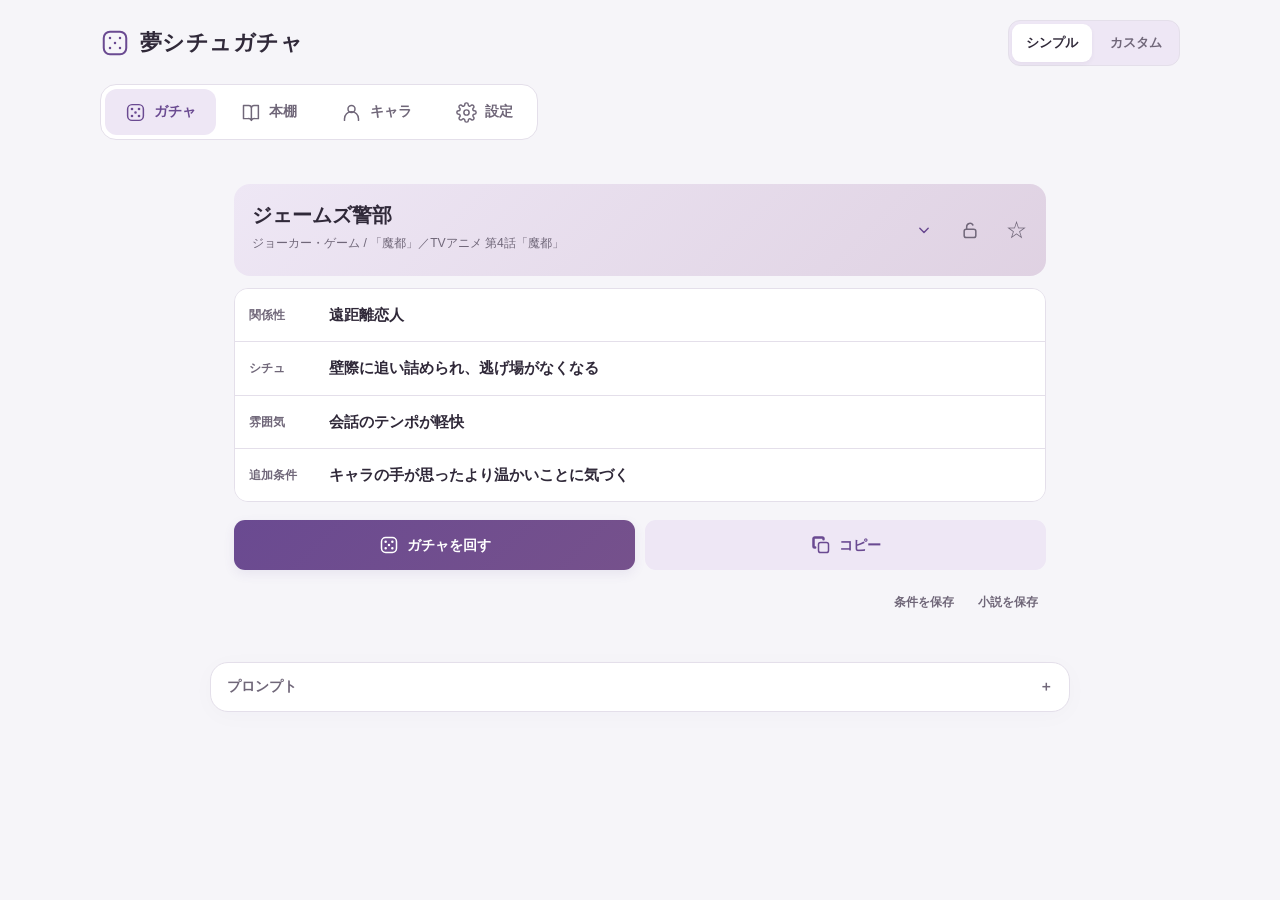
==== commit ca31554f: "画面の拡大縮小を無効化し、UIの説明文を削ってシンプルにする - viewport・touch-action・iOSのジェスチャー取消でピンチ／ダブルタップ拡大を止める - ガチャ：モード切替をヘッダ" ====
--- a/index.html
+++ b/index.html
@@ -1,7 +1,7 @@
 <!DOCTYPE html>
 <html lang="ja"><head><meta http-equiv="Content-Type" content="text/html; charset=UTF-8">
 
-<meta name="viewport" content="width=device-width, initial-scale=1, viewport-fit=cover">
+<meta name="viewport" content="width=device-width, initial-scale=1, maximum-scale=1, user-scalable=no, viewport-fit=cover">
 <title>夢小説シチュガチャ</title>
 <meta name="theme-color" content="#7044ad">
 <meta name="mobile-web-app-capable" content="yes">
@@ -12,212 +12,194 @@
 <link rel="apple-touch-icon" sizes="180x180" href="assets/icons/apple-touch-icon.png">
 <link rel="manifest" href="site.webmanifest">
 <script>try{const s=JSON.parse(localStorage.getItem("dreamGachaSettings")||"null"),m=s?.themeMode||"system";document.documentElement.dataset.theme=m==="system"?(matchMedia("(prefers-color-scheme: dark)").matches?"dark":"light"):m}catch(e){}</script>
-<link rel="stylesheet" href="assets/styles.css?v=51">
-<link rel="stylesheet" href="assets/mobile-ui.css?v=51">
+<link rel="stylesheet" href="assets/styles.css?v=52">
+<link rel="stylesheet" href="assets/mobile-ui.css?v=52">
 </head>
 <body>
 <div class="wrap">
 <header id="pageTop">
   <a class="brand" href="#" data-go-screen="gacha" aria-label="夢シチュガチャ ホーム"><svg viewBox="0 0 24 24" aria-hidden="true"><rect x="3" y="3" width="18" height="18" rx="5"/><circle cx="8" cy="8" r="1"/><circle cx="16" cy="8" r="1"/><circle cx="12" cy="12" r="1"/><circle cx="8" cy="16" r="1"/><circle cx="16" cy="16" r="1"/></svg><h1>夢シチュガチャ</h1></a>
-  <button type="button" class="header-help" data-go-screen="help" aria-label="使い方と設定">使い方</button>
+  <div class="mode-switch" role="group" aria-label="ガチャの操作モード"><button type="button" data-gacha-mode="simple" aria-pressed="true">シンプル</button><button type="button" data-gacha-mode="custom" aria-pressed="false">カスタム</button></div>
 </header>
 <nav class="tabs" aria-label="ページ切り替え" role="tablist">
   <button class="tab-btn active" id="tab-gacha" data-screen="gacha" role="tab" aria-controls="screen-gacha" aria-selected="true" tabindex="0"><svg viewBox="0 0 24 24" aria-hidden="true"><rect x="3" y="3" width="18" height="18" rx="5"/><path d="M8 8h.01M16 8h.01M12 12h.01M8 16h.01M16 16h.01"/></svg><span>ガチャ</span></button>
   <button class="tab-btn" id="tab-library" data-screen="library" role="tab" aria-controls="screen-library" aria-selected="false" tabindex="-1"><svg viewBox="0 0 24 24" aria-hidden="true"><path d="M4 4h6a3 3 0 0 1 3 3v14a4 4 0 0 0-4-2H4zM13 7a3 3 0 0 1 3-3h5v15h-4a4 4 0 0 0-4 2"/></svg><span>本棚</span></button>
-  <button class="tab-btn" id="tab-manager" data-screen="manager" role="tab" aria-controls="screen-manager" aria-selected="false" tabindex="-1"><svg viewBox="0 0 24 24" aria-hidden="true"><circle cx="12" cy="8" r="4"/><path d="M4 21v-2a8 8 0 0 1 16 0v2"/></svg><span>キャラ管理</span></button>
-  <button class="tab-btn" id="tab-help" data-screen="help" role="tab" aria-controls="screen-help" aria-selected="false" tabindex="-1"><svg viewBox="0 0 24 24" aria-hidden="true"><circle cx="12" cy="12" r="9"/><path d="M9.5 9a2.5 2.5 0 0 1 5 0c0 2-2.5 2-2.5 4M12 17h.01"/></svg><span>使い方・設定</span></button>
+  <button class="tab-btn" id="tab-manager" data-screen="manager" role="tab" aria-controls="screen-manager" aria-selected="false" tabindex="-1"><svg viewBox="0 0 24 24" aria-hidden="true"><circle cx="12" cy="8" r="4"/><path d="M4 21v-2a8 8 0 0 1 16 0v2"/></svg><span>キャラ</span></button>
+  <button class="tab-btn" id="tab-help" data-screen="help" role="tab" aria-controls="screen-help" aria-selected="false" tabindex="-1"><svg viewBox="0 0 24 24" aria-hidden="true"><circle cx="12" cy="12" r="3"/><path d="M19.4 15a1.7 1.7 0 0 0 .3 1.8l.1.1a2 2 0 1 1-2.8 2.8l-.1-.1a1.7 1.7 0 0 0-1.8-.3 1.7 1.7 0 0 0-1 1.5V21a2 2 0 1 1-4 0v-.1a1.7 1.7 0 0 0-1.1-1.5 1.7 1.7 0 0 0-1.8.3l-.1.1a2 2 0 1 1-2.8-2.8l.1-.1a1.7 1.7 0 0 0 .3-1.8 1.7 1.7 0 0 0-1.5-1H3a2 2 0 1 1 0-4h.1a1.7 1.7 0 0 0 1.5-1.1 1.7 1.7 0 0 0-.3-1.8l-.1-.1a2 2 0 1 1 2.8-2.8l.1.1a1.7 1.7 0 0 0 1.8.3H9a1.7 1.7 0 0 0 1-1.5V3a2 2 0 1 1 4 0v.1a1.7 1.7 0 0 0 1 1.5 1.7 1.7 0 0 0 1.8-.3l.1-.1a2 2 0 1 1 2.8 2.8l-.1.1a1.7 1.7 0 0 0-.3 1.8V9a1.7 1.7 0 0 0 1.5 1H21a2 2 0 1 1 0 4h-.1a1.7 1.7 0 0 0-1.5 1z"/></svg><span>設定</span></button>
 </nav>
 
 <main>
 <section class="screen" id="screen-gacha" role="tabpanel" aria-labelledby="tab-gacha" data-mode="simple">
-  <div class="mode-switch" role="group" aria-label="ガチャの操作モード"><button type="button" data-gacha-mode="simple" aria-pressed="true">簡単モード</button><button type="button" data-gacha-mode="custom" aria-pressed="false">カスタマイズ</button></div>
-  <section class="panel">
-    <div class="panel-head"><h2>今回の組み合わせ</h2><span class="label" id="rollFeedback" role="status"></span></div>
-    <div class="panel-body">
+  <section class="panel gacha-panel">
+    <div class="panel-body">
+      <span class="sr-only" id="rollFeedback" role="status"></span>
       <div id="gachaCharacterSlot"></div>
       <details class="filter-box filter-disclosure custom-only" id="gachaFilterDetails">
-        <summary class="filter-title"><span><strong>抽選するキャラを絞る</strong><small id="filterSummaryMeta">条件を集計中</small></span><span class="count-badge" id="candidateCount">候補を集計中</span></summary>
+        <summary class="filter-title"><span><strong>絞り込み</strong><small id="filterSummaryMeta"></small></span><span class="count-badge" id="candidateCount"></span></summary>
         <div class="filter-content">
-        <div class="world-mode-box" aria-labelledby="worldModeLabel">
-          <div class="world-mode-head"><strong id="worldModeLabel">世界観モード</strong><span class="label" id="worldModeSummary"></span></div>
+        <div class="world-mode-box" role="group" aria-labelledby="worldModeLabel">
+          <div class="world-mode-head"><strong id="worldModeLabel">世界観</strong><span class="label" id="worldModeSummary"></span></div>
           <div class="world-mode-options" id="worldModeOptions">
             <button type="button" data-world-mode="canon">原作準拠</button>
             <button type="button" data-world-mode="modern">現代パロ</button>
             <button type="button" data-world-mode="school">学園パロ</button>
             <button type="button" data-world-mode="unrestricted">制限なし</button>
           </div>
-          <p class="world-mode-note">選んだ世界観に合わないシチュ候補を、自動でガチャから外します。</p>
         </div>
         <div class="field shared-search">
-          <label for="gachaSearch">キャラ検索 <span class="label">（管理画面と共通）</span></label>
-          <input id="gachaSearch" type="text" placeholder="名前・作品・部・タグで検索">
+          <input id="gachaSearch" type="text" aria-label="キャラを検索" placeholder="名前・作品・部・タグ">
+          <button type="button" class="favorite-toggle-btn" data-favorite-filter="" aria-label="お気に入りだけ">★</button>
         </div>
         <div class="filter-grid facet-grid">
           <details class="facet-filter"><summary><span>作品</span><span class="facet-summary" id="gachaWorkSummary">すべて</span></summary><div class="facet-body"><div class="facet-mode" data-facet-mode-for="work"><button type="button" data-facet-mode="include">✓ 選択</button><button type="button" data-facet-mode="exclude">× 除外</button></div><div class="facet-chips" id="gachaWorkChips"></div></div></details>
           <details class="facet-filter"><summary><span>部・シリーズ</span><span class="facet-summary" id="gachaSeriesSummary">すべて</span></summary><div class="facet-body"><div class="facet-mode" data-facet-mode-for="series"><button type="button" data-facet-mode="include">✓ 選択</button><button type="button" data-facet-mode="exclude">× 除外</button></div><div class="facet-chips" id="gachaSeriesChips"></div></div></details>
         </div>
-        <div class="favorite-filter-row">
-          <span class="label">お気に入り</span>
-          <button type="button" class="favorite-toggle-btn" data-favorite-filter="">★ お気に入りだけ</button>
-        </div>
         <details class="optional-filter height-filter-details" id="gachaHeightDetails">
-          <summary class="height-filter-summary"><span>身長で絞り込む</span><span class="height-range-value" id="gachaHeightSummary">指定なし</span></summary>
+          <summary class="height-filter-summary"><span>身長</span><span class="height-range-value" id="gachaHeightSummary">指定なし</span></summary>
           <div class="optional-filter-body height-filter-body">
-            <div class="range-row"><span>最低身長</span><input id="gachaHeightMin" type="range" min="153" max="202" step="1" value="100"><output id="gachaHeightMinValue">下限なし (153cm〜)</output></div>
-            <div class="range-row"><span>最高身長</span><input id="gachaHeightMax" type="range" min="153" max="202" step="1" value="260"><output id="gachaHeightMaxValue">上限なし (〜202cm)</output></div>
-            <div class="shared-filter-note">両端は身長登録済みキャラの最小値〜最大値です。身長を指定すると、身長不明キャラは候補から外れます。</div>
+            <div class="range-row"><span>下限</span><input id="gachaHeightMin" type="range" min="153" max="202" step="1" value="100" aria-label="身長の下限"><output id="gachaHeightMinValue"></output></div>
+            <div class="range-row"><span>上限</span><input id="gachaHeightMax" type="range" min="153" max="202" step="1" value="260" aria-label="身長の上限"><output id="gachaHeightMaxValue"></output></div>
           </div>
         </details>
         <details class="optional-filter" id="tagFilterDetails">
-          <summary id="tagFilterSummary">＋ 印象タグでさらに絞り込む（任意）</summary>
+          <summary id="tagFilterSummary">タグ</summary>
           <div class="optional-filter-body">
             <div class="tag-head" style="margin-top:0">
-              <label>キャラ印象タグ <span class="label">（類義語を統合済み／条件内の人数）</span></label>
-              <select class="tag-mode" id="tagMode"><option value="all">選択タグすべて一致</option><option value="any">選択タグいずれか一致</option></select>
+              <select class="tag-mode" id="tagMode" aria-label="タグの一致条件"><option value="all">すべて一致</option><option value="any">いずれか一致</option></select>
             </div>
             <div class="tag-groups" id="tagChips"></div>
           </div>
         </details>
         <details class="candidate-selector" id="candidatePreviewBox">
-          <summary class="candidate-selector-summary"><span><strong id="candidatePreviewSummary">候補キャラ</strong><span class="candidate-selection-summary" id="candidateSelectionSummary">全員から抽選</span></span></summary>
+          <summary class="candidate-selector-summary"><span><strong id="candidatePreviewSummary">候補キャラ</strong><span class="candidate-selection-summary" id="candidateSelectionSummary"></span></span></summary>
           <div class="candidate-selector-content">
           <div class="candidate-selector-head">
-            <strong>候補をクリックして選択</strong>
             <button type="button" class="small-btn" id="clearCandidateRules">選択・除外を解除</button>
           </div>
-          <p class="candidate-selector-help">クリックで複数の抽選対象を選択できます。右クリック、または各キャラの「除外」で候補から外せます。</p>
           <div class="candidate-preview-body" id="candidatePreview"></div>
           </div>
         </details>
         <div class="filter-actions">
-          <button class="small-btn" id="clearFilters">検索・作品・タグなどを解除</button>
+          <button class="small-btn" id="clearFilters">絞り込みを解除</button>
         </div>
         </div>
       </details>
 
       <div class="field context-stage-picker custom-only"><label for="contextStage">舞台</label><select id="contextStage"><option value="">指定なし</option></select></div>
-      <div id="contextReuseNotice" class="context-notice" hidden>保存条件に記録された補足設定を使用中です。設定集の最新版を使う場合は切り替えてください。<button type="button" class="small-btn" id="contextUseCurrent">現在の設定集に戻す</button></div>
+      <div id="contextReuseNotice" class="context-notice" hidden><span>保存時の設定集を使用中</span><button type="button" class="small-btn" id="contextUseCurrent">最新に戻す</button></div>
 
       <div class="result-grid" id="resultGrid"></div>
-      <button type="button" class="small-btn custom-only" data-character-card="">キャラのカルテ</button>
       <details id="recipeEditor" class="context-panel custom-only">
-        <summary>今回の条件を編集</summary>
-        <p class="manager-note">ここでの修正は今回の条件だけ。ガチャの候補一覧は変わりません。空欄もそのまま使えます。</p>
+        <summary>条件を編集</summary>
         <p id="recipeError" class="context-error" role="alert"></p>
         <div class="context-grid">
           <div class="field"><label for="recipe-relationship">関係性</label><textarea id="recipe-relationship" rows="3"></textarea></div>
+          <div class="field relationship-presets"><div class="settings-actions" role="group" aria-label="関係性に追加">
+            <button type="button" class="small-btn" data-relationship-text="同僚">＋同僚</button><button type="button" class="small-btn" data-relationship-text="相手が先輩、夢主が後輩">＋先輩・後輩</button><button type="button" class="small-btn" data-relationship-text="交際前">＋交際前</button><button type="button" class="small-btn" data-relationship-text="互いに好意を察しているが未告白">＋両片想い</button><button type="button" class="small-btn" data-relationship-text="夢主から相手への片想い">＋夢主の片想い</button>
+          </div></div>
           <div class="field"><label for="recipe-situation">シチュ</label><textarea id="recipe-situation" rows="3"></textarea></div>
+          <div class="field"><label for="recipeSupportingSituation">補助シチュ</label><textarea id="recipeSupportingSituation" rows="2"></textarea></div>
           <div class="field"><label for="recipe-mood">雰囲気</label><textarea id="recipe-mood" rows="2"></textarea></div>
           <div class="field"><label for="recipe-extra">追加条件</label><textarea id="recipe-extra" rows="2"></textarea></div>
         </div>
-        <details><summary>関係性の文を追加する</summary><p class="manager-note">押すと関係性欄へ追加します。合わない文は自由に書き直してください。</p><div class="settings-actions">
-          <button type="button" class="small-btn" data-relationship-text="同僚">同僚</button><button type="button" class="small-btn" data-relationship-text="相手が先輩、夢主が後輩">先輩・後輩</button><button type="button" class="small-btn" data-relationship-text="交際前">交際前</button><button type="button" class="small-btn" data-relationship-text="互いに好意を察しているが未告白">両片想い</button><button type="button" class="small-btn" data-relationship-text="夢主から相手への片想い">夢主の片想い</button>
-        </div></details>
-        <div class="field"><label for="recipeSupportingSituation">補助シチュ（任意）</label><textarea id="recipeSupportingSituation" rows="2" placeholder="メインの出来事を支える小さな状況"></textarea></div>
-        <details><summary>今回の夢主設定</summary>
+        <details><summary>今回の夢主</summary>
           <p id="requestProtagonistStatus" class="manager-note"></p>
-          <div class="field"><label for="requestProtagonistProfile">今回の共通設定</label><textarea id="requestProtagonistProfile" rows="4"></textarea></div>
-          <div class="field"><label for="requestWorkProtagonistProfile">今回の作品別設定</label><textarea id="requestWorkProtagonistProfile" rows="4"></textarea></div>
-          <button type="button" class="small-btn" id="useStandardProtagonist">標準の夢主設定に戻す</button>
+          <div class="field"><label for="requestProtagonistProfile">共通</label><textarea id="requestProtagonistProfile" rows="4"></textarea></div>
+          <div class="field"><label for="requestWorkProtagonistProfile">作品別</label><textarea id="requestWorkProtagonistProfile" rows="4"></textarea></div>
+          <button type="button" class="small-btn" id="useStandardProtagonist">標準に戻す</button>
         </details>
       </details>
-      <div class="result-bulk-actions custom-only" aria-label="ガチャ結果の一括操作">
-        <span class="result-bulk-label">一括操作</span>
-        <button type="button" class="small-btn" id="lockAllResults">すべて固定</button>
-        <button type="button" class="small-btn" id="unlockAllResults">固定を全解除</button>
-        <button type="button" class="small-btn category-reset-btn" id="resetAllCategoryRules">カテゴリをリセット</button>
-      </div>
-      <div class="field custom-only" style="margin-top:14px"><label for="freeExtra">今回だけの追加指定（任意）</label><textarea id="freeExtra" placeholder="例：夢主側からは告白しない／雨で髪が濡れている"></textarea></div>
-      <details id="contextPreview" class="context-panel custom-only"><summary>今回適用する設定 <span id="contextAppliedCount" class="label"></span></summary>
-        <p class="manager-note">次の生成に使う内容です。変更後は「プロンプトを生成」を押してください。チェックを外すと今回だけ除外します。</p>
+      <div class="result-bulk-actions custom-only" role="group" aria-label="ガチャ結果の一括操作">
+        <button type="button" class="small-btn" id="lockAllResults">全部固定</button>
+        <button type="button" class="small-btn" id="unlockAllResults">固定を解除</button>
+        <button type="button" class="small-btn category-reset-btn" id="resetAllCategoryRules">カテゴリを解除</button>
+      </div>
+      <div class="field custom-only free-extra"><label for="freeExtra">追加指定</label><textarea id="freeExtra" rows="2" placeholder="例：雨で髪が濡れている"></textarea></div>
+      <details id="contextPreview" class="context-panel custom-only"><summary>適用する設定 <span id="contextAppliedCount" class="label"></span></summary>
         <div id="contextErrors" class="context-error" role="alert" hidden></div>
         <div id="contextApplied"></div>
-        <details><summary>今回の分量・視点</summary><div class="context-grid">
-          <div class="field"><label for="contextOutputLength">希望文字数（空欄で指定なし）</label><input type="text" inputmode="numeric" id="contextOutputLength" placeholder="例：3000"></div>
+        <details><summary>分量・視点</summary><div class="context-grid">
+          <div class="field"><label for="contextOutputLength">文字数</label><input type="text" inputmode="numeric" id="contextOutputLength" placeholder="指定なし"></div>
           <div class="field"><label for="contextOutputPov">視点</label><select id="contextOutputPov"><option value="">指定なし</option><option value="protagonist">夢主視点</option><option value="character">相手キャラ視点</option><option value="third">三人称・切替可</option></select></div>
-        </div><button type="button" class="small-btn" id="contextOutputSave">分量・視点を適用</button></details>
+        </div><button type="button" class="small-btn" id="contextOutputSave">適用</button></details>
       </details>
       <button type="button" class="active-settings-link" id="activeSettingsLink" hidden></button>
       <div class="main-actions single custom-only"><button class="secondary" id="buildPrompt">プロンプトを生成</button></div>
-      <div class="gacha-primary-actions"><button class="primary" id="rollAll"><svg viewBox="0 0 24 24" aria-hidden="true"><rect x="3" y="3" width="18" height="18" rx="5"/><path d="M8 8h.01M16 8h.01M12 12h.01M8 16h.01M16 16h.01"/></svg><span>ガチャを回す</span></button><button class="secondary" id="copyPrompt">プロンプトをコピー</button></div>
+      <div class="gacha-primary-actions"><button class="primary" id="rollAll"><svg viewBox="0 0 24 24" aria-hidden="true"><rect x="3" y="3" width="18" height="18" rx="5"/><path d="M8 8h.01M16 8h.01M12 12h.01M8 16h.01M16 16h.01"/></svg><span>ガチャを回す</span></button><button class="secondary" id="copyPrompt"><svg viewBox="0 0 24 24" aria-hidden="true"><rect x="9" y="9" width="12" height="12" rx="2.5"/><path d="M5 15H4.5A1.5 1.5 0 0 1 3 13.5v-9A1.5 1.5 0 0 1 4.5 3h9A1.5 1.5 0 0 1 15 4.5V5"/></svg><span>コピー</span></button></div>
       <div class="library-quick-actions">
         <button class="small-btn" id="saveCurrentPreset">条件を保存</button>
-        <button class="small-btn" id="updateCurrentPreset" hidden>編集中の保存条件を更新</button>
+        <button class="small-btn" id="updateCurrentPreset" hidden>保存条件を更新</button>
         <button class="small-btn" id="openNovelSave">小説を保存</button>
       </div>
     </div>
   </section>
 
   <section class="panel prompt-panel">
-    <details id="promptPreview"><summary>プロンプトを確認・編集</summary>
-    <div class="panel-body">
-      <textarea id="output" aria-label="完成プロンプト" spellcheck="false" placeholder="「プロンプトを生成」を押すとここに表示されます。"></textarea>
+    <details id="promptPreview"><summary>プロンプト</summary>
+    <div class="panel-body">
+      <textarea id="output" aria-label="完成プロンプト" spellcheck="false"></textarea>
       <p id="promptFreshness" class="manager-note" role="status"></p>
-      <button type="button" class="small-btn" id="copyStoredPrompt" hidden>表示中の文をそのままコピー</button>
+      <button type="button" class="small-btn" id="copyStoredPrompt" hidden>この文をそのままコピー</button>
       <div class="copy-row"><span class="status" id="status" role="status"></span></div>
     </div>
     </details>
     <details id="gachaSettings" class="custom-only">
-      <summary>夢主・候補・固定プロンプトの設定</summary>
+      <summary>夢主・候補・プロンプト</summary>
       <div class="settings">
-        <p class="manager-note">各候補は1行に1つ。編集内容はブラウザに保存されます。</p>
         <div class="pool-grid" id="poolGrid"></div>
-        <div class="field" style="margin-top:14px"><label for="protagonistProfile">夢主設定 <span class="label">（プロンプト生成時に自動追加）</span></label><textarea id="protagonistProfile" spellcheck="false" placeholder="例：成人女性、160cm／柔らかい口調／受け身一辺倒にしない"></textarea></div>
+        <div class="field" style="margin-top:14px"><label for="protagonistProfile">夢主</label><textarea id="protagonistProfile" spellcheck="false" placeholder="例：成人女性、160cm／柔らかい口調"></textarea></div>
         <section class="work-profile-editor">
-          <div class="work-profile-head"><div><strong>作品別の夢主設定</strong><div class="label">選んだキャラの作品に合わせて自動追加</div></div><span class="count-badge" id="workProfileStatus">初期設定</span></div>
-          <div class="field"><label for="workProfileWork">編集する作品</label><select id="workProfileWork"></select></div>
-          <div class="field"><label for="workProtagonistProfile">この作品での立場・能力・生活拠点</label><textarea id="workProtagonistProfile" spellcheck="false"></textarea></div>
-          <div class="settings-actions"><button type="button" class="small-btn" id="resetWorkProfile">この作品の設定を初期化</button></div>
+          <div class="work-profile-head"><strong>作品別の夢主</strong><span class="count-badge" id="workProfileStatus">初期設定</span></div>
+          <div class="field"><label for="workProfileWork" class="sr-only">作品</label><select id="workProfileWork"></select></div>
+          <div class="field"><label for="workProtagonistProfile" class="sr-only">この作品での夢主</label><textarea id="workProtagonistProfile" spellcheck="false" placeholder="立場・能力・生活拠点"></textarea></div>
+          <div class="settings-actions"><button type="button" class="small-btn" id="resetWorkProfile">初期化</button></div>
         </section>
-        <details class="context-panel" id="contextManager"><summary>文章の好み・舞台・補足設定集</summary>
-          <p class="manager-note">共通の文章の好みと、条件に合う回だけ使う補足を分けて保存します。標準の固定プロンプトは変更しません。</p>
-          <div class="field"><label for="contextStyle">文章の好み（すべての生成に使用）</label><textarea id="contextStyle" placeholder="例：「即答」という表現を避け、文脈に合う言い回しを使う。"></textarea></div>
-          <button type="button" class="small-btn" id="contextStyleSave">文章の好みを保存</button>
+        <details class="context-panel" id="contextManager"><summary>文章の好み・舞台・補足</summary>
+          <div class="field"><label for="contextStyle">文章の好み</label><textarea id="contextStyle" placeholder="例：「即答」という表現を避ける"></textarea></div>
+          <button type="button" class="small-btn" id="contextStyleSave">保存</button>
           <div class="context-grid">
-            <div class="field"><label for="contextFilterKind">種類で絞る</label><select id="contextFilterKind"><option value="">すべて</option><option value="stage">舞台設定</option><option value="supplement">補足設定</option><option value="protagonist">夢主の差分</option></select></div>
-            <div class="field"><label for="contextFilterWork">作品で絞る</label><select id="contextFilterWork"><option value="">すべての作品</option></select></div>
+            <div class="field"><label for="contextFilterKind">種類</label><select id="contextFilterKind"><option value="">すべて</option><option value="stage">舞台設定</option><option value="supplement">補足設定</option><option value="protagonist">夢主の差分</option></select></div>
+            <div class="field"><label for="contextFilterWork">作品</label><select id="contextFilterWork"><option value="">すべての作品</option></select></div>
           </div>
           <div id="contextEntryList" class="context-entry-list"></div>
-          <button type="button" class="secondary" id="contextNew">＋ 舞台・補足・夢主の差分を追加</button>
+          <button type="button" class="secondary" id="contextNew">＋ 追加</button>
           <div id="contextEditor" hidden>
             <div class="context-grid">
-              <div class="field"><label for="contextTitle">管理名</label><input type="text" id="contextTitle" placeholder="例：ジョジョ5部の地名表記"></div>
+              <div class="field"><label for="contextTitle">名前</label><input type="text" id="contextTitle" placeholder="例：ジョジョ5部の地名表記"></div>
               <div class="field"><label for="contextKind">種類</label><select id="contextKind"><option value="supplement">補足設定</option><option value="stage">舞台設定</option><option value="protagonist">夢主の差分</option></select></div>
             </div>
-            <label><input type="checkbox" id="contextEnabled" checked> この設定を有効にする（外すと保存したまま停止）</label>
-            <div class="field" id="contextStageModeField" hidden><label for="contextStageMode">対応する世界観モード</label><select id="contextStageMode"><option value="modern">現代パロ</option><option value="canon">原作準拠</option><option value="school">学園パロ</option><option value="unrestricted">制限なし</option></select></div>
-            <div class="field" id="contextActivationField"><label for="contextActivation">適用方法</label><select id="contextActivation"><option value="auto">条件に合う回に自動適用</option><option value="manual">条件に合う回で、自分が選んだときだけ</option></select></div>
-            <div class="field" id="contextProtagonistModeField" hidden><label for="contextProtagonistMode">夢主設定への反映</label><select id="contextProtagonistMode"><option value="append">共通・作品別設定に追加</option><option value="replace">共通・作品別設定を置き換える</option></select></div>
-            <details class="context-scope"><summary>適用する作品・キャラ・世界観を限定</summary>
-              <p class="manager-note">選択なしの項目は限定しません。異なる項目はすべて満たす場合に適用し、同じ項目の複数選択はいずれかで一致します。パソコンでは Ctrl / ⌘ を押しながら複数選べます。</p>
+            <label class="lock-label"><input type="checkbox" id="contextEnabled" checked> 有効</label>
+            <div class="field" id="contextStageModeField" hidden><label for="contextStageMode">世界観</label><select id="contextStageMode"><option value="modern">現代パロ</option><option value="canon">原作準拠</option><option value="school">学園パロ</option><option value="unrestricted">制限なし</option></select></div>
+            <div class="field" id="contextActivationField"><label for="contextActivation">適用</label><select id="contextActivation"><option value="auto">条件に合えば自動</option><option value="manual">選んだときだけ</option></select></div>
+            <div class="field" id="contextProtagonistModeField" hidden><label for="contextProtagonistMode">夢主設定に</label><select id="contextProtagonistMode"><option value="append">追加</option><option value="replace">置き換え</option></select></div>
+            <details class="context-scope"><summary>適用範囲</summary>
               <div class="context-grid">
-                <div class="field"><label for="contextScope-works">作品</label><select id="contextScope-works" multiple size="4"></select><button type="button" class="small-btn" data-context-clear="works">限定を解除</button></div>
-                <div class="field"><label for="contextScope-series">部・シリーズ（必要なら作品も指定）</label><select id="contextScope-series" multiple size="4"></select><button type="button" class="small-btn" data-context-clear="series">限定を解除</button></div>
-                <div class="field"><label for="contextScope-characterIds">キャラ</label><select id="contextScope-characterIds" multiple size="4"></select><button type="button" class="small-btn" data-context-clear="characterIds">限定を解除</button></div>
-                <div class="field" id="contextScopeModesField"><label for="contextScope-worldModes">世界観モード</label><select id="contextScope-worldModes" multiple size="4"></select><button type="button" class="small-btn" data-context-clear="worldModes">限定を解除</button></div>
-                <div class="field" id="contextScopeStagesField"><label for="contextScope-stageIds">舞台設定</label><select id="contextScope-stageIds" multiple size="4"></select><button type="button" class="small-btn" data-context-clear="stageIds">限定を解除</button></div>
+                <div class="field"><label for="contextScope-works">作品</label><select id="contextScope-works" multiple size="4"></select><button type="button" class="small-btn" data-context-clear="works">解除</button></div>
+                <div class="field"><label for="contextScope-series">部・シリーズ</label><select id="contextScope-series" multiple size="4"></select><button type="button" class="small-btn" data-context-clear="series">解除</button></div>
+                <div class="field"><label for="contextScope-characterIds">キャラ</label><select id="contextScope-characterIds" multiple size="4"></select><button type="button" class="small-btn" data-context-clear="characterIds">解除</button></div>
+                <div class="field" id="contextScopeModesField"><label for="contextScope-worldModes">世界観</label><select id="contextScope-worldModes" multiple size="4"></select><button type="button" class="small-btn" data-context-clear="worldModes">解除</button></div>
+                <div class="field" id="contextScopeStagesField"><label for="contextScope-stageIds">舞台</label><select id="contextScope-stageIds" multiple size="4"></select><button type="button" class="small-btn" data-context-clear="stageIds">解除</button></div>
               </div>
             </details>
-            <div class="field"><label for="contextBody">プロンプトに加える本文</label><textarea id="contextBody" placeholder="この条件で守ってほしい設定や描写を書いてください。"></textarea></div>
-            <details><summary>参考資料（任意）</summary><p class="manager-note">外部のファイルは自動取得しません。名前と版だけの場合は参照指定を、抜粋も記入した場合はその本文をプロンプトに含めます。</p>
-              <div class="field"><label for="contextReference-name">資料名・参照先</label><input type="text" id="contextReference-name"></div>
-              <div class="field"><label for="contextReference-version">資料の版・更新日</label><input type="text" id="contextReference-version"></div>
-              <div class="field"><label for="contextReference-excerpt">今回渡す資料の抜粋</label><textarea id="contextReference-excerpt"></textarea></div>
+            <div class="field"><label for="contextBody">本文</label><textarea id="contextBody"></textarea></div>
+            <details><summary>参考資料</summary>
+              <div class="field"><label for="contextReference-name">資料名</label><input type="text" id="contextReference-name"></div>
+              <div class="field"><label for="contextReference-version">版・更新日</label><input type="text" id="contextReference-version"></div>
+              <div class="field"><label for="contextReference-excerpt">抜粋</label><textarea id="contextReference-excerpt"></textarea></div>
             </details>
-            <div class="settings-actions"><button type="button" class="secondary" id="contextEntrySave">この設定を保存</button><button type="button" class="small-btn" id="contextCancel">編集を閉じる</button></div>
+            <div class="settings-actions"><button type="button" class="secondary" id="contextEntrySave">保存</button><button type="button" class="small-btn" id="contextCancel">閉じる</button></div>
           </div>
           <p id="contextEditorStatus" class="manager-note" role="status" aria-live="polite"></p>
         </details>
-        <div class="field" style="margin-top:14px"><label for="basePrompt">夢小説用の固定プロンプト</label><textarea id="basePrompt" spellcheck="false"></textarea></div>
-        <div class="field"><label for="basePromptLabel">自分の版名（任意）</label><input id="basePromptLabel" type="text" placeholder="例：0132・視点の指示を調整"></div>
+        <div class="field" style="margin-top:14px"><label for="basePrompt">固定プロンプト</label><textarea id="basePrompt" spellcheck="false"></textarea></div>
+        <div class="field"><label for="basePromptLabel">版名</label><input id="basePromptLabel" type="text" placeholder="例：視点の指示を調整"></div>
         <p class="manager-note" id="basePromptStatus" role="status"></p>
-        <details class="prompt-version-details"><summary>配布標準との差分・保存した版</summary>
-          <p class="manager-note">配布標準＝このアプリに収録された固定プロンプト。比較基準は派生元の推定ではありません。設定保存・プロンプト生成時に版を記録し、小説には生成時の版を残します。標準本文は書き換えません。</p>
+        <details class="prompt-version-details"><summary>標準との差分・版履歴</summary>
           <div id="basePromptDiff"></div>
-          <label for="promptVersionHistory">保存した固定プロンプト</label><select id="promptVersionHistory"></select>
-          <button type="button" class="small-btn" id="usePromptVersion">選んだ版を編集欄へ戻す</button>
+          <label for="promptVersionHistory" class="sr-only">版履歴</label><select id="promptVersionHistory"></select>
+          <button type="button" class="small-btn" id="usePromptVersion">この版に戻す</button>
         </details>
-        <div class="settings-actions"><button class="secondary" id="saveSettings">設定を保存</button><button class="small-btn" id="resetScenarioSettings">シチュ設定だけ初期化</button></div>
+        <div class="settings-actions"><button class="secondary" id="saveSettings">設定を保存</button><button class="small-btn" id="resetScenarioSettings">候補を初期化</button></div>
         <div class="settings-save-status" id="settingsSaveStatus" role="status" aria-live="polite"></div>
       </div>
     </details>
@@ -226,49 +208,43 @@
 
 
 <section class="screen" id="screen-library" role="tabpanel" aria-labelledby="tab-library" hidden="">
-  <div class="section-nav" role="tablist" aria-label="本棚の表示"><button id="library-tab-novels" role="tab" data-library-pane="novels" aria-controls="novelArchivePanel" aria-selected="true">小説</button><button id="library-tab-presets" role="tab" data-library-pane="presets" aria-controls="presetPanel" aria-selected="false" tabindex="-1">保存した条件</button><button id="library-tab-save" role="tab" data-library-pane="save" aria-controls="novelSavePanel" aria-selected="false" tabindex="-1">新しく保存</button></div>
+  <div class="section-nav" role="tablist" aria-label="本棚の表示"><button id="library-tab-novels" role="tab" data-library-pane="novels" aria-controls="novelArchivePanel" aria-selected="true">小説</button><button id="library-tab-presets" role="tab" data-library-pane="presets" aria-controls="presetPanel" aria-selected="false" tabindex="-1">条件</button><button id="library-tab-save" role="tab" data-library-pane="save" aria-controls="novelSavePanel" aria-selected="false" tabindex="-1">＋ 小説</button></div>
   <section class="panel" id="presetPanel" role="tabpanel" aria-labelledby="library-tab-presets" hidden>
-    <div class="panel-head"><h2>保存した条件</h2><span class="label">気に入った組み合わせを再利用</span></div>
     <div class="panel-body">
       <div class="library-head-row">
-        <div>
-          <strong>条件セット</strong>
-          <div class="manager-note">キャラ・関係性・シチュ・雰囲気・追加条件・自由指定をまとめて保存します。</div>
-        </div>
-        <button class="primary" id="savePresetFromLibrary">＋ 現在の条件を保存</button>
+        <button class="primary" id="savePresetFromLibrary">＋ 今の条件を保存</button>
       </div>
       <div class="library-list" id="presetList"></div>
     </div>
   </section>
 
   <section class="panel" id="novelSavePanel" role="tabpanel" aria-labelledby="library-tab-save" hidden>
-    <div class="panel-head"><h2>夢小説を保存</h2><span class="label">本文＋生成条件＋プロンプト</span></div>
-    <div class="panel-body">
-      <div class="library-snapshot" id="novelSnapshotPreview">直前に生成したプロンプトと条件を使用します</div>
-      <label class="lock-label"><input id="novelSplitTitle" type="checkbox" checked> 貼り付けた1行目をタイトルにする</label>
-      <div class="field" style="margin-top:10px"><label for="novelBody">小説をタイトルごと貼り付け <span class="label" id="novelBodyCount">0字</span></label><textarea id="novelBody" class="novel-body-input" spellcheck="false" placeholder="1行目：タイトル&#10;2行目以降：本文"></textarea></div>
-      <p class="manager-note">タイトル・本文が空のときに自動で分離します。本文だけの場合はチェックを外してください。本文の空行は保持します。</p>
-      <div class="field"><label for="novelTitle">タイトル（登録後も編集できます）</label><input id="novelTitle" type="text" placeholder="1行目から自動入力／手入力もできます"></div>
-      <div class="field" style="margin-top:10px"><label for="novelGenerationAi">生成AI（任意）</label><input id="novelGenerationAi" type="text" list="novelAiChoices" placeholder="ChatGPT、Geminiなど／自由入力も可"></div>
-      <div class="field" style="margin-top:10px"><label for="novelGenerationModel">モデル（任意）</label><input id="novelGenerationModel" type="text" list="novelModelChoices" placeholder="候補から選択、またはモデル名を入力"></div>
+    <div class="panel-body">
+      <div class="library-snapshot" id="novelSnapshotPreview"></div>
+      <div class="field"><label for="novelBody">本文 <span class="label" id="novelBodyCount">0字</span></label><textarea id="novelBody" class="novel-body-input" spellcheck="false" placeholder="1行目：タイトル&#10;2行目以降：本文"></textarea></div>
+      <label class="lock-label"><input id="novelSplitTitle" type="checkbox" checked> 1行目をタイトルにする</label>
+      <div class="field"><label for="novelTitle">タイトル</label><input id="novelTitle" type="text"></div>
+      <div class="novel-ai-fields">
+        <div class="field"><label for="novelGenerationAi">AI</label><input id="novelGenerationAi" type="text" list="novelAiChoices" placeholder="ChatGPTなど"></div>
+        <div class="field"><label for="novelGenerationModel">モデル</label><input id="novelGenerationModel" type="text" list="novelModelChoices"></div>
+      </div>
       <datalist id="novelAiChoices"><option value="ChatGPT"></option><option value="Gemini"></option><option value="Claude"></option><option value="Microsoft Copilot"></option><option value="Grok"></option><option value="DeepSeek"></option><option value="Google AI Studio"></option><option value="その他"></option></datalist>
       <datalist id="novelModelChoices"></datalist>
-      <p class="manager-note">実際に生成したAI・モデルを記録します。自動取得はしません。不明なら空欄で保存でき、新旧モデル・候補にない名前も入力できます。</p>
-      <details><summary>一緒に保存するプロンプトを確認</summary><p class="manager-note" id="novelSavePromptStatus"></p><textarea id="novelSavePrompt" readonly aria-label="保存する完成プロンプト"></textarea><p class="manager-note">直前の生成内容、または「小説を保存」で選んだ内容です。外部AI側だけで変更した内容は自動取得できません。</p></details>
-      <div class="field" style="margin-top:10px"><label for="novelMemo">メモ（任意）</label><textarea id="novelMemo" class="novel-memo-input" placeholder="刺さったところ、後で読み返したい理由など"></textarea></div>
+      <div class="field"><label for="novelMemo">メモ</label><textarea id="novelMemo" class="novel-memo-input"></textarea></div>
+      <details><summary>一緒に保存するプロンプト</summary><p class="manager-note" id="novelSavePromptStatus"></p><textarea id="novelSavePrompt" readonly aria-label="保存する完成プロンプト"></textarea></details>
       <div class="library-form-actions">
-        <label class="lock-label"><input type="checkbox" id="novelFavorite"> ★ お気に入り</label>
-        <button class="primary" id="saveNovel">小説を保存</button>
+        <label class="star-toggle"><input type="checkbox" id="novelFavorite" aria-label="お気に入り"><span aria-hidden="true"></span></label>
+        <button class="primary" id="saveNovel">保存</button>
       </div>
     </div>
   </section>
 
   <section class="panel" id="novelArchivePanel" role="tabpanel" aria-labelledby="library-tab-novels">
-    <div class="panel-head"><h2>保存した小説</h2><span class="count-badge" id="novelCount">0本</span></div>
     <div class="panel-body">
       <div class="library-search-row">
-        <input id="novelSearch" type="text" aria-label="保存した小説を検索" placeholder="タイトル・キャラ・本文を検索">
-        <button type="button" class="favorite-toggle-btn" id="novelFavoriteOnly">★ お気に入りだけ</button>
+        <input id="novelSearch" type="text" aria-label="保存した小説を検索" placeholder="検索">
+        <button type="button" class="favorite-toggle-btn" id="novelFavoriteOnly" aria-label="お気に入りだけ">★</button>
+        <span class="count-badge" id="novelCount">0本</span>
       </div>
       <div class="library-list" id="novelList"></div>
     </div>
@@ -278,113 +254,98 @@
 <section class="screen" id="screen-manager" role="tabpanel" aria-labelledby="tab-manager" hidden="">
   <div class="section-nav" role="tablist" aria-label="キャラ管理の表示"><button id="manager-tab-list" role="tab" data-manager-pane="list" aria-controls="characterListPanel" aria-selected="true">一覧</button><button id="manager-tab-works" role="tab" data-manager-pane="works" aria-controls="workPanel" aria-selected="false" tabindex="-1">作品</button><button id="manager-tab-add" role="tab" data-manager-pane="add" aria-controls="characterFormPanel" aria-selected="false" tabindex="-1">追加</button><button id="manager-tab-files" role="tab" data-manager-pane="files" aria-controls="ioPanel" aria-selected="false" tabindex="-1">ファイル</button></div>
   <section class="panel" id="characterListPanel" role="tabpanel" aria-labelledby="manager-tab-list">
-    <div class="panel-head"><h2>キャラ管理</h2></div>
-    <div class="panel-body">
-      <div class="stats">
-        <div class="stat"><div class="n" id="statTotal">0</div><div class="t">登録キャラ</div></div>
-        <div class="stat"><div class="n" id="statActive">0</div><div class="t">ガチャ対象</div></div>
-        <div class="stat"><div class="n" id="statArchived">0</div><div class="t">お休み中</div></div>
-        <div class="stat"><div class="n" id="statFavorite">0</div><div class="t">お気に入り</div></div>
-      </div>
-
+    <div class="panel-body">
       <div class="manage-filters compact">
-        <input id="manageSearch" type="text" aria-label="登録キャラを検索（ガチャの抽選条件と共通）" placeholder="名前・作品で検索">
-        <select id="manageSort" aria-label="キャラの並び順">
-          <option value="work">並び：作品・シリーズ順</option>
-          <option value="name-asc">名前：あ→ん</option>
-          <option value="name-desc">名前：ん→あ</option>
-          <option value="height-asc">身長：低→高</option>
-          <option value="height-desc">身長：高→低</option>
-          <option value="favorite">★ お気に入り優先</option>
+        <input id="manageSearch" type="text" aria-label="キャラを検索（ガチャの絞り込みと共通）" placeholder="名前・作品">
+        <select id="manageSort" aria-label="並び順">
+          <option value="work">作品順</option>
+          <option value="name-asc">名前 あ→ん</option>
+          <option value="name-desc">名前 ん→あ</option>
+          <option value="height-asc">身長 低→高</option>
+          <option value="height-desc">身長 高→低</option>
+          <option value="favorite">★ 優先</option>
           <option value="registered">登録順</option>
         </select>
       </div>
-      <details class="manager-filter-details"><summary>作品・シリーズ・身長で絞る</summary>
+      <div class="status-filter" id="manageStatusButtons" role="group" aria-label="表示するキャラ">
+        <button type="button" class="status-filter-btn" data-manage-status="all">全員<span class="n" id="statTotal">0</span></button>
+        <button type="button" class="status-filter-btn" data-manage-status="active">ガチャ<span class="n" id="statActive">0</span></button>
+        <button type="button" class="status-filter-btn" data-manage-status="archived">お休み<span class="n" id="statArchived">0</span></button>
+        <button type="button" class="favorite-toggle-btn" data-favorite-filter="" aria-label="お気に入りだけ">★<span class="n" id="statFavorite">0</span></button>
+      </div>
+      <details class="manager-filter-details"><summary>絞り込み</summary>
       <div class="filter-grid facet-grid manager-facets">
-        <details class="facet-filter"><summary><span>作品で絞り込む</span><span class="facet-summary" id="manageWorkSummary">すべて</span></summary><div class="facet-body"><div class="facet-mode" data-facet-mode-for="work"><button type="button" data-facet-mode="include">✓ 選択</button><button type="button" data-facet-mode="exclude">× 除外</button></div><div class="facet-chips" id="manageWorkChips"></div></div></details>
-        <details class="facet-filter"><summary><span>部・シリーズで絞り込む</span><span class="facet-summary" id="manageSeriesSummary">すべて</span></summary><div class="facet-body"><div class="facet-mode" data-facet-mode-for="series"><button type="button" data-facet-mode="include">✓ 選択</button><button type="button" data-facet-mode="exclude">× 除外</button></div><div class="facet-chips" id="manageSeriesChips"></div></div></details>
+        <details class="facet-filter"><summary><span>作品</span><span class="facet-summary" id="manageWorkSummary">すべて</span></summary><div class="facet-body"><div class="facet-mode" data-facet-mode-for="work"><button type="button" data-facet-mode="include">✓ 選択</button><button type="button" data-facet-mode="exclude">× 除外</button></div><div class="facet-chips" id="manageWorkChips"></div></div></details>
+        <details class="facet-filter"><summary><span>部・シリーズ</span><span class="facet-summary" id="manageSeriesSummary">すべて</span></summary><div class="facet-body"><div class="facet-mode" data-facet-mode-for="series"><button type="button" data-facet-mode="include">✓ 選択</button><button type="button" data-facet-mode="exclude">× 除外</button></div><div class="facet-chips" id="manageSeriesChips"></div></div></details>
       </div>
 
       <details class="optional-filter height-filter-details" id="manageHeightDetails">
-        <summary class="height-filter-summary"><span>身長で絞り込む <span class="label">（ガチャと共通）</span></span><span class="height-range-value" id="manageHeightSummary">指定なし</span></summary>
+        <summary class="height-filter-summary"><span>身長</span><span class="height-range-value" id="manageHeightSummary">指定なし</span></summary>
         <div class="optional-filter-body height-filter-body">
-          <div class="range-row"><span>最低身長</span><input id="manageHeightMin" type="range" min="153" max="202" step="1" value="100"><output id="manageHeightMinValue">下限なし (153cm〜)</output></div>
-          <div class="range-row"><span>最高身長</span><input id="manageHeightMax" type="range" min="153" max="202" step="1" value="260"><output id="manageHeightMaxValue">上限なし (〜202cm)</output></div>
-          <div class="shared-filter-note">両端は身長登録済みキャラの最小値〜最大値に自動調整されます。</div>
-        </div>
-      </details>
-
-      </details>
-      <div class="status-filter" id="manageStatusButtons">
-        <span class="label">絞り込み</span>
-        <button type="button" class="status-filter-btn" data-manage-status="active">ガチャ対象</button>
-        <button type="button" class="status-filter-btn" data-manage-status="archived">お休み中</button>
-        <button type="button" class="favorite-toggle-btn" data-favorite-filter="">★ お気に入り</button>
-        <button type="button" class="small-btn" id="clearSharedManagerFilters">共通検索条件を解除</button>
-      </div>
+          <div class="range-row"><span>下限</span><input id="manageHeightMin" type="range" min="153" max="202" step="1" value="100" aria-label="身長の下限"><output id="manageHeightMinValue"></output></div>
+          <div class="range-row"><span>上限</span><input id="manageHeightMax" type="range" min="153" max="202" step="1" value="260" aria-label="身長の上限"><output id="manageHeightMaxValue"></output></div>
+        </div>
+      </details>
+      <button type="button" class="small-btn" id="clearSharedManagerFilters">絞り込みを解除</button>
+      </details>
       <details class="bulk-actions"><summary>まとめて操作 <span id="bulkSelectionSummary"></span></summary><div class="bulkbar">
         <label class="lock-label"><input class="select-all" id="selectAllVisible" type="checkbox"> 検索結果を全選択</label>
         <span class="selected-count" id="selectedCount">0件選択</span>
         <button class="favorite-btn active" id="bulkFavorite">★ お気に入り</button>
-        <button class="favorite-btn" id="bulkUnfavorite">☆ お気に入り解除</button>
-        <button class="small-btn" id="bulkArchive">お休みにする</button>
+        <button class="favorite-btn" id="bulkUnfavorite">☆ 解除</button>
+        <button class="small-btn" id="bulkArchive">お休み</button>
         <button class="ok-btn" id="bulkRestore">ガチャに戻す</button>
         <button class="danger-btn" id="bulkDelete">削除</button>
       </div>
 
       </details>
-      <details id="orphanCharacterNotes" hidden><summary>未登録キャラのカルテ</summary><p class="manager-note">キャラが一覧にいなくても記録は残っています。開いて対象キャラを変更できます。</p><div id="orphanCharacterNoteList"></div></details>
-      <div class="pager-note" id="manageCount">表示 0件 / 全0件</div>
+      <details id="orphanCharacterNotes" hidden><summary>未登録キャラのカルテ</summary><div id="orphanCharacterNoteList"></div></details>
+      <div class="pager-note" id="manageCount"></div>
       <div class="character-table" id="characterTable"></div>
       <button type="button" class="small-btn load-more" id="manageMore" hidden>さらに表示</button>
-      <details class="advanced-import" id="favoriteRepair"><summary>旧初期お気に入り67件の確認・修復</summary><div>
-        <p class="io-note">2026年9月13日の修正で、キャラのお気に入りは端末ごとに一度だけ0件に戻します。以後、自分で付けたお気に入りは維持します。お休み状態・小説のお気に入りは変更しません。</p>
-        <p class="io-note">古いバックアップを復元した場合などに使えます。下のチェックは「解除するキャラ」です。残したいキャラのチェックを外してください。「自分で設定」は最初から未選択です。旧67件と同じキャラでも、以前ご自身で登録した可能性があるため確認してください。</p>
+      <details class="advanced-import" id="favoriteRepair"><summary>旧初期お気に入り67件の修復</summary><div>
+        <p class="io-note">チェックしたキャラのお気に入りを解除します。自分で付けたものは最初から外してあります。</p>
         <div id="legacyFavoriteList"></div>
-        <button type="button" class="danger-btn" id="repairLegacyFavorites">チェックしたキャラだけお気に入り解除</button>
+        <button type="button" class="danger-btn" id="repairLegacyFavorites">チェックしたキャラのお気に入りを解除</button>
       </div></details>
     </div>
   </section>
 
 
   <section class="panel" id="workPanel" role="tabpanel" aria-labelledby="manager-tab-works" hidden>
-    <div class="panel-head"><h2>ガチャに出すキャラ</h2><span class="count-badge" id="workSummary"></span></div>
-    <div class="panel-body">
-      <p class="manager-note">作品を開いて、キャラをタップするとガチャに出す／お休みを切り替えられます。色が付いているキャラがガチャに出ます。</p>
+    <div class="panel-body">
+      <div class="work-panel-head"><span class="count-badge" id="workSummary"></span></div>
       <div class="work-list" id="workList"></div>
     </div>
   </section>
 
   <section class="panel" id="ioPanel" role="tabpanel" aria-labelledby="manager-tab-files" tabindex="-1" hidden>
-    <div class="panel-head"><h2>キャラファイル</h2><span class="label">JSONでインポート / エクスポート</span></div>
     <div class="panel-body">
       <div class="io-box">
         <div>
-          <h3 style="margin:0 0 8px;font-size:.95rem">書き出し</h3>
-          <p class="io-note">キャラ名だけでなく、作品・部/シリーズ・タグ・身長・身長の確認状態/出典・お気に入り・お休み状態までまとめて保存します。</p>
-          <div class="io-actions" style="margin-top:10px">
-            <button class="secondary" id="exportAll">全キャラを書き出す</button>
-            <button class="small-btn" id="exportSelected">選択中を書き出す</button>
-            <button class="small-btn" id="exportTemplate">ChatGPT用テンプレート</button>
+          <h3 class="io-title">書き出し</h3>
+          <div class="io-actions">
+            <button class="secondary" id="exportAll">全キャラ</button>
+            <button class="small-btn" id="exportSelected">選択中</button>
+            <button class="small-btn" id="exportTemplate">空のテンプレート</button>
           </div>
         </div>
         <div>
-          <h3 style="margin:0 0 8px;font-size:.95rem">読み込み</h3>
-          <p class="io-note">ChatGPTに作らせたJSONもそのまま読み込めます。作品を更新するときは「作品単位で置換」を選ぶと、ほかの作品やお気に入り状態を維持できます。</p>
+          <h3 class="io-title">読み込み</h3>
           <div class="import-options">
-            <div class="field"><label for="importMode">読み込み方法</label><select id="importMode"><option value="work-replace">作品単位で置換（おすすめ）</option><option value="merge">追加・更新（同名＋同作品は更新）</option></select></div>
-            <button class="primary" id="importButton">JSONを読み込む</button>
-          </div>
-          <details class="advanced-import"><summary>高度な操作</summary><div><p class="io-note">全作品のキャラ一覧をファイル内容だけで置き換えます。通常の作品更新には使用しません。</p><button type="button" class="danger-btn" id="importReplaceAllButton">全キャラを置換するJSONを選ぶ</button></div></details>
+            <div class="field"><label for="importMode" class="sr-only">読み込み方法</label><select id="importMode"><option value="work-replace">作品単位で置換</option><option value="merge">追加・更新</option></select></div>
+            <button class="primary" id="importButton">JSONを選ぶ</button>
+          </div>
+          <details class="advanced-import"><summary>全キャラを置換</summary><div><p class="io-note">一覧全体がファイルの内容に置き換わります。</p><button type="button" class="danger-btn" id="importReplaceAllButton">置換するJSONを選ぶ</button></div></details>
           <input id="importFile" type="file" accept=".json,application/json" hidden="">
         </div>
       </div>
       <div class="schema-box">
         <div class="schema-guide-head">
-          <div><strong>ChatGPTでキャラをまとめて追加</strong><p class="io-note">作品名を指定する依頼文、JSON形式、使用できるタグを使い方ページで確認できます。</p></div>
+          <strong>ChatGPTで作る</strong>
           <div class="schema-guide-actions">
-            <button type="button" class="small-btn" id="copySchemaPrompt">作成用プロンプトをコピー</button>
-            <button type="button" class="help-action compact" data-go-screen="help" data-scroll-target="help-character-json">❓ 詳しい使い方</button>
+            <button type="button" class="small-btn" id="copySchemaPrompt">依頼文をコピー</button>
+            <button type="button" class="help-action compact" data-go-screen="help" data-scroll-target="help-character-json">作品名から作る →</button>
           </div>
         </div>
       </div>
@@ -392,16 +353,15 @@
   </section>
 
   <section class="panel" id="characterFormPanel" role="tabpanel" aria-labelledby="manager-tab-add" hidden>
-    <div class="panel-head"><h2 id="formTitle">キャラを追加</h2><span class="label">作品名・タグは自由入力</span></div>
-    <div class="panel-body">
-      <p class="manager-note">印象タグは共通候補からクリックして選べます。★お気に入りもキャラ情報として保存されます。身長は公称値を確認できたものだけ数値登録し、確認できないキャラは「不明」としています。手動で身長を書き換えると「手動登録（未検証）」になります。</p>
+    <div class="panel-head"><h2 id="formTitle">キャラを追加</h2></div>
+    <div class="panel-body">
       <div class="manager-form">
-        <div class="field"><label for="charName">キャラ名</label><input id="charName" type="text" placeholder="例：東方仗助"></div>
+        <div class="field"><label for="charName">名前</label><input id="charName" type="text" placeholder="例：東方仗助"></div>
         <div class="field"><label for="charWork">作品</label><input id="charWork" type="text" list="workSuggestions" placeholder="例：ジョジョの奇妙な冒険"><datalist id="workSuggestions"></datalist></div>
         <div class="field"><label for="charSeries">部・シリーズ</label><input id="charSeries" type="text" list="seriesSuggestions" placeholder="例：4部"><datalist id="seriesSuggestions"></datalist></div>
-        <div class="field"><label for="charHeight">身長</label><input id="charHeight" type="text" placeholder="例：178cm／175→180cm"></div>
-        <div class="field"><label>お気に入り</label><label class="lock-label" style="min-height:42px"><input id="charFavorite" type="checkbox"> ★ お気に入りにする</label></div>
-        <div class="field full"><label for="charTags">印象タグ <span class="label">（候補をクリックして選択）</span></label><input id="charTags" type="text" readonly placeholder="タグ未選択"><div class="tag-picker-compact" id="charTagPicker"></div></div>
+        <div class="field"><label for="charHeight">身長</label><input id="charHeight" type="text" placeholder="例：178cm"></div>
+        <div class="field"><label class="lock-label"><input id="charFavorite" type="checkbox"> ★ お気に入り</label></div>
+        <div class="field full"><label for="charTags">タグ</label><input id="charTags" type="text" readonly placeholder="下から選ぶ"><div class="tag-picker-compact" id="charTagPicker"></div></div>
         <div class="form-actions full"><button class="primary" id="saveCharacter">＋ キャラを追加</button></div>
       </div>
     </div>
@@ -409,90 +369,38 @@
 </section>
 
 <section class="screen help-screen" id="screen-help" role="tabpanel" aria-labelledby="tab-help" hidden="">
-  <section class="panel"><div class="panel-head"><h2>表示設定</h2></div><div class="panel-body appearance-settings"><label class="theme-control" for="themeMode"><span>配色</span><select id="themeMode" aria-label="画面の配色"><option value="system">端末設定</option><option value="light">ライト</option><option value="dark">ダーク</option></select></label><button type="button" class="small-btn" id="reloadApp">最新版を読み込む</button></div></section>
-  <section class="help-hero">
-    <div>
-      <div class="eyebrow">QUICK START</div>
-      <h2>はじめての使い方</h2>
-      <p>「簡単」で好きなキャラを選んで、シチュエーションを回すところから始められます。</p>
-    </div>
-    <button type="button" class="primary" data-go-screen="gacha">ガチャを開く</button>
-  </section>
-
-  <nav class="help-local-nav" aria-label="使い方ページ内メニュー">
-    <a href="#help-basic">基本の流れ</a>
-    <a href="#help-details">各ページの詳細</a>
-    <a href="#help-character-json">キャラファイル作成</a>
-    <a href="#help-faq">よくある質問</a>
-  </nav>
-
-  <section class="panel help-section" id="help-basic">
-    <div class="panel-head"><h2>基本の流れ</h2><span class="label">まずはこの4ステップ</span></div>
-    <div class="panel-body help-steps">
-      <article class="help-step">
-        <span class="step-number">1</span>
-        <div><h3>好きなキャラを選ぶ</h3><p>「キャラを選ぶ」から名前や作品で探します。お休み中のキャラも検索で見つかり、選ぶとガチャに戻ります。選んだキャラは自動で固定されます。★を付けると次から見つけやすくなります。</p><button type="button" class="help-action" data-go-screen="gacha">ガチャを開く</button></div>
-      </article>
-      <article class="help-step">
-        <span class="step-number">2</span>
-        <div><h3>シチュエーションを回す</h3><p>「シチュを回す」で、キャラをそのままに条件を抽選します。キャラもおまかせにするなら、キャラの「固定」を外します。</p></div>
-      </article>
-      <article class="help-step">
-        <span class="step-number">3</span>
-        <div><h3>コピーして生成AIで使う</h3><p>「プロンプトをコピー」で現在の条件から依頼文を作れます。条件の固定、夢主設定、追加指定は「カスタマイズ」で調整できます。モードを切り替えても設定は保たれます。</p></div>
-      </article>
-      <article class="help-step">
-        <span class="step-number">4</span>
-        <div><h3>条件や小説を保存する</h3><p>気に入った条件セットと、生成AIで作った小説本文を「本棚」へ保存できます。「小説」「保存した条件」「新しく保存」のタブで切り替えます。</p><button type="button" class="help-action" data-go-screen="library">本棚を開く</button></div>
-      </article>
-    </div>
-  </section>
-
-  <section class="panel help-section" id="help-details">
-    <div class="panel-head help-details-head"><div><span class="eyebrow">DETAILS</span><h2>各ページの詳細仕様</h2></div><span class="label">ページごとの機能を確認</span></div>
-    <div class="panel-body help-detail-grid">
-      <article class="help-detail-card">
-        <div class="help-card-icon">🎲</div><h3>ガチャ</h3>
-        <ul><li>キャラ・関係性・シチュ・雰囲気・追加条件を抽選します。</li><li>「簡単」は選んで回す操作に、「カスタマイズ」は条件ごとの固定・抽選・設定に使います。</li><li>「キャラを選ぶ」では、抽選の絞り込み条件にかかわらず、利用中のキャラから直接選べます。</li><li>世界観モードを選ぶと、原作・現代・学園に合わないシチュを自動で外します。</li><li>固定した項目は、次の一括ガチャでも変わりません。</li><li>作品・部／シリーズは複数選択できます。PCでは右クリック、スマホでは「除外」モードで候補から外せます。</li><li>候補キャラはクリックで複数選択、右クリックまたは「除外」で抽選対象から外せます。</li><li>「選ぶ・カテゴリ」では結果の直接選択やカテゴリ単位の絞り込みができます。</li><li>抽選候補の検索条件はキャラ管理と共通です。</li></ul>
-        <button type="button" class="help-action" data-go-screen="gacha">🎲 ガチャへ</button>
-      </article>
-      <article class="help-detail-card">
-        <div class="help-card-icon">📚</div><h3>本棚</h3>
-        <ul><li>条件セットは現在の組み合わせと追加指定をまとめて保存します。</li><li>夢小説は本文・文字数・生成条件・プロンプト・メモを一緒に保存します。</li><li>保存した条件は「この条件を使う」からガチャへ戻して再利用できます。</li><li>小説はタイトルや本文などで検索し、お気に入りだけにも絞れます。</li></ul>
-        <button type="button" class="help-action" data-go-screen="library">本棚へ</button>
-      </article>
-      <article class="help-detail-card">
-        <div class="help-card-icon">👤</div><h3>キャラ管理</h3>
-        <ul><li>「一覧」「作品」「追加」「ファイル」のタブで操作を切り替えます。「作品」では、作品ごとにガチャへ出すキャラをタップで選べます。登録済みキャラは一覧の「編集」から変更できます。</li><li>★ お気に入りは好きなキャラを見つけやすくする印です。</li><li>「お休み」にしたキャラは一覧に残り、ガチャには出ません。「お休み中」で絞って「ガチャに戻す」で戻せます。</li><li>一覧は40件ずつ表示します。「検索結果を全選択」は、まだ表示していない検索結果も含めて選びます。</li><li>チェックした複数キャラを「まとめて操作」でお気に入り・お休み・ガチャに戻すをまとめて行えます。</li><li>作品単位のJSON置換では、ほかの作品とお気に入り・お休み状態を維持します。</li><li>全キャラ置換は「高度な操作」の中にあります。アプリ全体のバックアップは使い方ページにあります。</li></ul>
-        <button type="button" class="help-action" data-go-screen="manager">👤 キャラ管理へ</button>
-      </article>
+  <section class="panel"><div class="panel-body appearance-settings"><label class="theme-control" for="themeMode"><span>配色</span><select id="themeMode" aria-label="画面の配色"><option value="system">端末設定</option><option value="light">ライト</option><option value="dark">ダーク</option></select></label><button type="button" class="small-btn" id="reloadApp">最新版を読み込む</button><span class="app-version">v0.35</span></div></section>
+
+  <section class="panel help-section data-guide">
+    <div class="panel-head"><h2>バックアップ</h2></div>
+    <div class="panel-body">
+      <p class="io-note">データはこのブラウザにだけ保存されます。端末を替える前やブラウザのデータを消す前に書き出してください。</p>
+      <div class="backup-box help-backup-box">
+        <div class="backup-actions">
+          <button type="button" class="secondary" id="exportFullBackup">完全バックアップを書き出す</button>
+          <button type="button" class="primary" id="importFullBackup">復元</button>
+        </div>
+        <div class="backup-restore-status" id="backupRestoreStatus" role="status" aria-live="polite"></div>
+        <input id="fullBackupFile" type="file" accept=".json,application/json" hidden="">
+      </div>
     </div>
   </section>
 
   <section class="panel help-section character-json-guide" id="help-character-json">
-    <div class="panel-head character-json-head"><div><span class="eyebrow">CHATGPT + JSON</span><h2>ChatGPTでキャラファイルを作る</h2></div><span class="label">作品単位でまとめて追加</span></div>
-    <div class="panel-body">
-      <p class="guide-lead">作品名を入力して依頼文をコピーし、ChatGPTへ送ります。返ってきたJSONをファイルとして保存したら、キャラ管理の「JSONを読み込む」から追加できます。</p>
-
-      <ol class="import-steps">
-        <li><strong>作品名を入力</strong><span>正式な作品名を入力します。</span></li>
-        <li><strong>依頼文をコピー</strong><span>男性キャラの調査条件・JSON形式・許可タグがまとめて入ります。</span></li>
-        <li><strong>JSONで保存</strong><span>ChatGPTの回答を説明文なしの <code>.json</code> ファイルとして保存します。</span></li>
-        <li><strong>追加・更新で読み込む</strong><span>最初は既存キャラを残せる「追加・更新」がおすすめです。</span></li>
-      </ol>
-
+    <div class="panel-head"><h2>ChatGPTでキャラを作る</h2></div>
+    <div class="panel-body">
       <div class="prompt-maker">
-        <div class="field"><label for="characterResearchWork">調べたい作品名</label><input id="characterResearchWork" type="text" placeholder="例：ジョジョの奇妙な冒険"></div>
-        <div class="field"><label for="characterResearchPromptPreview">ChatGPTへ送る依頼文</label><textarea id="characterResearchPromptPreview" class="research-prompt" readonly></textarea></div>
+        <div class="field"><label for="characterResearchWork">作品名</label><input id="characterResearchWork" type="text" placeholder="例：ジョジョの奇妙な冒険"></div>
+        <div class="field"><label for="characterResearchPromptPreview" class="sr-only">ChatGPTへ送る依頼文</label><textarea id="characterResearchPromptPreview" class="research-prompt" readonly></textarea></div>
         <div class="prompt-maker-actions">
-          <button type="button" class="primary" id="copyCharacterResearchPrompt">📋 この依頼文をコピー</button>
-          <button type="button" class="help-action compact" id="downloadCharacterTemplateFromHelp">📄 空のJSONテンプレート</button>
-        </div>
-      </div>
-
-      <div class="guide-grid">
-        <section class="guide-card">
-          <h3>JSONの基本形式</h3>
+          <button type="button" class="primary" id="copyCharacterResearchPrompt">依頼文をコピー</button>
+          <button type="button" class="help-action compact" id="downloadCharacterTemplateFromHelp">空のテンプレート</button>
+          <button type="button" class="help-action compact" data-go-screen="manager" data-scroll-target="ioPanel">JSONを読み込む →</button>
+        </div>
+      </div>
+      <p class="io-note">回答はJSONファイルとして保存し、キャラ管理 → ファイルから読み込みます。人数・名前・身長は読み込む前に確認してください。</p>
+
+      <details class="guide-card"><summary>JSONの形式</summary>
           <pre class="json-example"><code>{
   "schema": "dream-gacha.characters",
   "version": 2,
@@ -504,60 +412,32 @@
     { "name": "ガチャから外すキャラ", "tags": ["寡黙"], "gacha": false }
   ]
 }</code></pre>
-        </section>
-        <section class="guide-card">
-          <h3>書き方のルール</h3>
-          <ul><li>1ファイルに1作品です。作品名は先頭の <code>work</code> に1回だけ書きます。</li><li>身長は <code>"height": 180</code> のように数値だけで書けます。出典は <code>heightDefaults</code> にまとめます。</li><li>公称値が見つからなければ推測せず、<code>height</code> を省略します。</li><li>媒体で値が違うときだけ <code>{ "cm": 180, "text": "180cm（アニメ）／178cm（原作）" }</code> のように書きます。</li><li><code>"gacha": false</code> のキャラは「お休み」として読み込まれ、ガチャに出ません。</li><li>以前の形式（version 1）のファイルもそのまま読み込めます。</li></ul>
-        </section>
-      </div>
-
-      <section class="allowed-tags-box">
-        <div class="allowed-tags-head"><h3>使用できる印象タグ</h3><span class="label">一覧にないタグは読み込み時に除外されます</span></div>
+          <ul><li>1ファイル1作品。作品名は <code>work</code> に1回だけ書きます。</li><li>身長は <code>"height": 180</code>。分からなければ省略します。</li><li>媒体で違うときは <code>{ "cm": 180, "text": "180cm（アニメ）／178cm（原作）" }</code>。</li><li><code>"gacha": false</code> は「お休み」で読み込まれます。</li><li>以前の形式（version 1）も読み込めます。</li></ul>
+      </details>
+
+      <details class="allowed-tags-box"><summary>使えるタグ</summary>
         <div class="allowed-tag-groups" id="allowedTagGuide"></div>
-      </section>
-
-      <div class="import-caution"><strong>読み込む前に確認</strong><p>ChatGPTの調査結果には誤りが含まれる場合があります。人数、名前、部・シリーズ、身長と出典を確認してから読み込んでください。普段の更新は「作品単位で置換」を使います。全キャラ置換は現在の一覧全体を置き換えるため、「高度な操作」に分けています。</p></div>
-      <button type="button" class="help-action" data-go-screen="manager" data-scroll-target="ioPanel">👤 キャラファイルの読み込みへ</button>
-    </div>
-  </section>
-
-  <section class="panel help-section data-guide">
-    <div class="panel-head"><h2>データの保存と引っ越し</h2><span class="label">大切な作品を守るために</span></div>
-    <div class="panel-body">
-      <p>キャラ・設定・保存した小説は、このサイトを開いているブラウザ内に保存されます。別の端末やブラウザには自動で移りません。</p>
-      <p><strong>ブラウザのデータを消す前や端末を替える前に、完全バックアップを書き出してください。</strong> 新しい環境でそのファイルを復元すると、まとめて引き継げます。</p>
-      <div class="backup-box help-backup-box">
-        <h3>完全バックアップ</h3>
-        <p class="io-note">キャラ・お休み状態・お気に入り・タグ・身長・シチュ候補・固定プロンプト・夢主設定・現在のガチャ条件・保存した小説を、ひとつのファイルにまとめます。</p>
-        <div class="backup-actions">
-          <button type="button" class="secondary" id="exportFullBackup">バックアップを書き出す</button>
-          <button type="button" class="primary" id="importFullBackup">バックアップを復元</button>
-        </div>
-        <div class="backup-restore-status" id="backupRestoreStatus" role="status" aria-live="polite">復元すると、ブラウザ設定と夢小説の件数をここに表示します。</div>
-        <input id="fullBackupFile" type="file" accept=".json,application/json" hidden="">
-      </div>
+      </details>
     </div>
   </section>
 
   <section class="panel help-section" id="help-faq">
-    <div class="panel-head"><h2>よくある質問</h2><span class="label">FAQ</span></div>
+    <div class="panel-head"><h2>よくある質問</h2></div>
     <div class="panel-body faq-list">
-      <details><summary>お気に入りとお休みはどう違いますか？</summary><p>お気に入りは、好きなキャラだけに絞り込むための印です。お休みはキャラを消さずにガチャに出さないようにする機能です。</p></details>
-      <details><summary>お休みにしたキャラは消えますか？</summary><p>消えません。キャラ管理の「作品」でキャラをタップするか、一覧を「お休み中」で絞り込んで「ガチャに戻す」を押すとガチャに戻せます。</p></details>
-      <details><summary>「カテゴリを選ぶ」と「除外」の違いは？</summary><p>カテゴリ名を選ぶと、その1カテゴリだけを候補にします。「除外」は指定したカテゴリを候補から外し、複数同時に設定できます。</p></details>
-      <details><summary>候補キャラの選択と除外はどう使いますか？</summary><p>通常クリックしたキャラは複数まとめて抽選対象にできます。右クリック、またはキャラ横の「除外」を押すと、そのキャラを抽選対象から外せます。スマホでは「除外」ボタンを使ってください。</p></details>
-      <details><summary>ガチャ結果の「固定」とは？</summary><p>固定した項目は「固定以外を全部ガチャ」を押しても残ります。画面上の「固定を全解除」でまとめて戻せます。</p></details>
-      <details><summary>夢主設定はどこに入りますか？</summary><p>ガチャ画面下部の設定欄に入力します。「プロンプトを生成」したとき、固定プロンプトとは別の「夢主設定」として自動で入ります。</p></details>
-      <details><summary>作品別の夢主設定はどう使われますか？</summary><p>選ばれたキャラの作品に対応する設定だけが、共通の夢主設定の後へ自動で入ります。作品ごとに立場・能力・生活拠点を変えられ、不要な作品では空欄にできます。</p></details>
-      <details><summary>世界観モードを変えると何が変わりますか？</summary><p>原作準拠では電車・スマホ・コンビニなど現代専用のシチュを外します。現代パロと学園パロでは、それぞれの候補とどの世界でも使える候補を抽選します。「制限なし」はすべての候補を使います。</p></details>
-      <details><summary>保存した小説や設定は外部に送信されますか？</summary><p>このサイトの保存機能はブラウザ内を使います。サイト側のサーバーへ作品を保存する仕組みはありません。</p></details>
-      <details><summary>別のスマホやパソコンでも続きから使えますか？</summary><p>この使い方ページで完全バックアップを書き出し、移動先のブラウザで復元してください。</p></details>
-      <details><summary>作品のキャラJSONだけを更新できますか？</summary><p>キャラ管理の読み込み方法で「作品単位で置換」を選び、1作品だけが入ったJSONを読み込んでください。ほかの作品と、同じキャラのお気に入り・お休み状態は維持されます。</p></details>
+      <details><summary>お気に入りとお休みの違いは？</summary><p>お気に入りは好きなキャラに付ける印です。お休みはキャラを消さずにガチャに出さない状態です。</p></details>
+      <details><summary>お休みにしたキャラは消えますか？</summary><p>消えません。キャラ管理の「作品」でタップするか、一覧の「お休み」で絞り込んで「ガチャに戻す」を押すと戻せます。</p></details>
+      <details><summary>カテゴリの選択と除外の違いは？</summary><p>カテゴリ名を押すとそのカテゴリだけが候補になります。「除外」はそのカテゴリを外し、複数同時に使えます。</p></details>
+      <details><summary>候補キャラの選択と除外は？</summary><p>押したキャラはまとめて抽選対象になります。「除外」またはPCの右クリックで対象から外せます。</p></details>
+      <details><summary>鍵のマークは？</summary><p>鍵をかけた項目は、次にガチャを回しても変わりません。</p></details>
+      <details><summary>夢主設定はどこに入りますか？</summary><p>カスタムの「夢主・候補・プロンプト」で書きます。プロンプトには固定プロンプトとは別に入ります。作品別の設定は、その作品のキャラが選ばれたときだけ追加されます。</p></details>
+      <details><summary>世界観で何が変わりますか？</summary><p>原作準拠では電車・スマホ・コンビニなど現代専用のシチュを外します。現代パロ・学園パロはそれぞれの候補と共通の候補を、制限なしはすべてを使います。</p></details>
+      <details><summary>データは外部に送信されますか？</summary><p>されません。保存先はこのブラウザ内だけです。</p></details>
+      <details><summary>別の端末で続きを使うには？</summary><p>上の「完全バックアップを書き出す」で保存し、移動先で「復元」してください。</p></details>
+      <details><summary>1作品のキャラだけ更新できますか？</summary><p>キャラ管理 → ファイルで「作品単位で置換」を選び、1作品だけのJSONを読み込みます。ほかの作品とお気に入り・お休み状態は残ります。</p></details>
     </div>
   </section>
 </section>
 </main>
-<footer>夢シチュガチャ · v0.34</footer>
 </div>
 <div class="quick-nav" id="managerQuickNav" aria-label="キャラ管理クイック移動" hidden="">
   <button type="button" id="jumpTop">↑ 上へ</button>
@@ -572,24 +452,22 @@
     </div>
     <div class="novel-dialog-content" id="novelDialogContent">
     <div id="novelViewRead"><div class="novel-view-body" id="novelViewBody"></div></div>
-    <div class="novel-view-actions" id="novelViewActions"><button type="button" class="small-btn" id="copyNovelFromView">コピー</button><button type="button" class="small-btn" id="exportNovelFromView">TXTを書き出す</button><button type="button" class="small-btn" id="favoriteNovelFromView">☆ お気に入り</button></div>
+    <div class="novel-view-actions" id="novelViewActions"><button type="button" class="small-btn" id="copyNovelFromView">コピー</button><button type="button" class="small-btn" id="exportNovelFromView">TXT</button><button type="button" class="small-btn" id="favoriteNovelFromView">☆ お気に入り</button></div>
     <details class="novel-view-details"><summary>アノテーション用に書き出す</summary>
-      <p class="manager-note">本文TXTは夢アノテーターの「新規作品 → ファイル」から追加できます。タイトルやプロンプトは本文に混ぜません。</p>
       <button type="button" class="small-btn" id="exportNovelBody">本文だけTXT</button>
       <button type="button" class="small-btn" id="exportNovelJson">本文＋プロンプト・版情報JSON</button>
-      <p class="manager-note">JSONはAI分析・保管用です。現行アノテーターのJSON復元には非対応です（既存作品の全置換・OLD/NEWへの変換を避けるため）。版情報はこのJSONと夢ガチャ側で保持します。</p>
     </details>
     <div class="novel-edit-panel" id="novelEditPanel" hidden="">
       <div class="field"><label for="novelEditTitle">タイトル</label><input id="novelEditTitle" type="text"></div>
-      <div class="field" style="margin-top:10px"><label for="novelEditGenerationAi">生成AI（任意）</label><input id="novelEditGenerationAi" type="text" list="novelAiChoices" placeholder="候補から選択、または自由入力"></div>
-      <div class="field" style="margin-top:10px"><label for="novelEditGenerationModel">モデル（任意）</label><input id="novelEditGenerationModel" type="text" list="novelEditModelChoices" placeholder="不明なら空欄／自由入力も可"></div>
+      <div class="field" style="margin-top:10px"><label for="novelEditGenerationAi">AI</label><input id="novelEditGenerationAi" type="text" list="novelAiChoices"></div>
+      <div class="field" style="margin-top:10px"><label for="novelEditGenerationModel">モデル</label><input id="novelEditGenerationModel" type="text" list="novelEditModelChoices"></div>
       <datalist id="novelEditModelChoices"></datalist>
       <div class="field" style="margin-top:10px"><label for="novelEditBody">本文 <span class="label" id="novelEditCount">0字</span></label><textarea id="novelEditBody" class="novel-body-input" spellcheck="false"></textarea></div>
-      <div class="field" style="margin-top:10px"><label for="novelEditMemo">メモ（任意）</label><textarea id="novelEditMemo" class="novel-memo-input"></textarea></div>
-      <div class="library-form-actions"><button type="button" class="danger-btn" id="deleteNovelFromEdit">削除</button><button type="button" class="small-btn" id="cancelNovelEdit">キャンセル</button><button type="button" class="primary" id="saveNovelEdit">変更を保存</button></div>
+      <div class="field" style="margin-top:10px"><label for="novelEditMemo">メモ</label><textarea id="novelEditMemo" class="novel-memo-input"></textarea></div>
+      <div class="library-form-actions"><button type="button" class="danger-btn" id="deleteNovelFromEdit">削除</button><button type="button" class="small-btn" id="cancelNovelEdit">キャンセル</button><button type="button" class="primary" id="saveNovelEdit">保存</button></div>
     </div>
     <details class="novel-view-details">
-      <summary>生成条件・プロンプトを見る</summary>
+      <summary>生成条件・プロンプト</summary>
       <div class="novel-detail-grid" id="novelViewConditions"></div>
       <div id="novelViewPromptInfo"></div>
       <textarea id="novelViewPrompt" readonly></textarea>
@@ -599,21 +477,20 @@
 </div>
 <div class="choice-modal" id="choiceModal" hidden="">
   <div class="choice-dialog" role="dialog" aria-modal="true" aria-labelledby="choiceTitle">
-    <div class="choice-head"><div class="choice-title" id="choiceTitle">候補から選ぶ</div><button type="button" class="choice-close" id="choiceClose" aria-label="閉じる">×</button></div>
+    <div class="choice-head"><div class="choice-title" id="choiceTitle">選ぶ</div><button type="button" class="choice-close" id="choiceClose" aria-label="閉じる">×</button></div>
     <div class="choice-search-wrap"><input id="choiceSearch" type="text" aria-label="候補を検索" placeholder="名前・作品で検索" autocomplete="off"></div>
-    <div id="quickChoiceFilters" class="quick-choice-filters" hidden><select id="quickChoiceWork" aria-label="キャラの作品"><option value="">すべての作品</option></select><button type="button" class="favorite-toggle-btn" id="quickChoiceFavorite" aria-pressed="false">☆ お気に入り</button></div>
-    <details class="choice-category-wrap" id="choiceCategoryWrap" hidden><summary>カテゴリを選択・除外</summary>
+    <div id="quickChoiceFilters" class="quick-choice-filters" hidden><select id="quickChoiceWork" aria-label="キャラの作品"><option value="">すべての作品</option></select><button type="button" class="favorite-toggle-btn" id="quickChoiceFavorite" aria-pressed="false" aria-label="お気に入りだけ">★</button></div>
+    <details class="choice-category-wrap" id="choiceCategoryWrap" hidden><summary>カテゴリ</summary>
       <div class="choice-category-headline">
         <div class="choice-category-title" id="choiceCategoryTitle">カテゴリ</div>
         <button type="button" class="choice-category-clear" id="choiceCategoryClear">すべて解除</button>
       </div>
       <div class="choice-category-summary" id="choiceCategorySummary" aria-live="polite">絞り込みなし</div>
       <div class="choice-category-chips" id="choiceCategoryChips"></div>
-      <div class="choice-category-help">カテゴリ名を押すとそのカテゴリだけに絞り込みます。「除外」で複数カテゴリを候補から外せます。</div>
     </details>
-    <div class="choice-note" id="choiceNote">選択後も残すときは「固定」をオンにします。</div>
+    <div class="choice-note" id="choiceNote" hidden></div>
     <div class="choice-list" id="choiceList"></div>
-    <button type="button" class="choice-manage-works" id="choiceManageWorks" hidden>見つからないキャラは「キャラ管理 → 作品」でガチャに出せます <span aria-hidden="true">→</span></button>
+    <button type="button" class="choice-manage-works" id="choiceManageWorks" hidden>ほかのキャラを出す <span aria-hidden="true">→</span></button>
   </div>
 </div>
 <div class="toast" id="toast" role="status" aria-live="polite"></div>
@@ -629,12 +506,12 @@
 <script src="data/character-data.generated.js?v=526a2565f529"></script>
 <script src="src/seed-data.js?v=52"></script>
 <script src="src/stage-presets.js?v=52"></script>
-<script src="src/app-context-ui.js?v=48"></script>
+<script src="src/app-context-ui.js?v=49"></script>
 <script src="src/app-character-card-ui.js?v=48"></script>
 <script src="src/app-recipe.js?v=49"></script>
-<script src="src/app-works-ui.js?v=51"></script>
-<script src="src/app-experience.js?v=50"></script>
-<script src="src/app.js?v=52"></script>
+<script src="src/app-works-ui.js?v=52"></script>
+<script src="src/app-experience.js?v=51"></script>
+<script src="src/app.js?v=53"></script>
 
 
 </body></html>
--- a/assets/mobile-ui.css
+++ b/assets/mobile-ui.css
@@ -2,7 +2,7 @@
 :root{--bg:#f6f5f9;--panel:#fff;--panel2:#faf9fc;--text:#302939;--muted:#706779;--line:#e4dfea;--accent:#6a4a91;--accent2:#916180;--soft:#eee7f5;--radius:18px;--shadow:0 4px 24px #30204006}
 :root[data-theme="dark"]{--bg:#19151f;--panel:#251f2c;--panel2:#2b2433;--text:#f2edf6;--muted:#bfb3ca;--line:#493e54;--accent:#b59bd9;--accent2:#d3a3bf;--soft:#3a2c4a;--surface:#251f2c}
 [hidden]{display:none!important}
-html{scroll-padding-top:24px}
+html{scroll-padding-top:24px;touch-action:pan-x pan-y;-webkit-text-size-adjust:100%;text-size-adjust:100%}
 body,:root[data-theme="dark"] body{background:var(--bg);padding-bottom:32px;line-height:1.6}
 button,summary,a,input[type=checkbox]{touch-action:manipulation}
 button,summary{-webkit-user-select:none;user-select:none}
@@ -14,7 +14,6 @@
 .brand h1{font-size:1.35rem;letter-spacing:.02em;line-height:1.3;margin:0;font-weight:800}
 .brand svg{width:30px;height:30px;color:var(--accent);fill:none;stroke:currentColor;stroke-width:1.6}
 .brand svg circle{fill:currentColor;stroke:none}
-.header-help{border:0;background:transparent;color:var(--muted);font-size:.8rem;min-height:44px;padding:8px}
 .tabs{position:static;display:flex;gap:4px;margin:8px 0 20px;padding:4px;border:1px solid var(--line);background:var(--panel);border-radius:16px;width:fit-content}
 .tab-btn{display:flex;align-items:center;justify-content:center;gap:8px;min-height:46px;box-shadow:none;border:0;border-radius:12px;background:transparent;color:var(--muted);font-size:.85rem;font-weight:700;padding:9px 20px}
 .tab-btn.active{background:var(--soft);color:var(--accent)}
@@ -43,32 +42,9 @@
 details>summary::after{content:"＋"}
 details[open]>summary::after{content:"−"}
 #screen-gacha[data-mode="simple"] .custom-only{display:none!important}
-#gachaCharacterSlot{margin-bottom:14px}
-#gachaCharacterSlot .result-card{display:grid;background:var(--soft);border:0;border-radius:14px;grid-template-columns:minmax(0,1fr) auto;padding:16px;gap:10px 12px;min-height:0}
-#gachaCharacterSlot .result-main{grid-column:1/-1;display:block}
-#gachaCharacterSlot .value{font-size:1.3rem;line-height:1.4;min-height:0;margin-top:6px;display:block}
 .char-meta{display:block;font-size:.77rem;line-height:1.5;margin-top:5px;color:var(--muted);font-weight:500}
-#gachaCharacterSlot .char-meta:last-child{display:none}
-.choose-character{border:0;background:var(--panel);border-radius:9px;min-height:44px;padding:8px 12px;font-size:.84rem;font-weight:700;color:var(--accent);white-space:nowrap}
-#gachaCharacterSlot .result-quick-actions{justify-content:flex-end;gap:8px;flex-wrap:wrap}
-#screen-gacha[data-mode="simple"] #gachaCharacterSlot [data-reroll]{display:none}
-#gachaCharacterSlot .favorite-btn{font-size:1.25rem;width:44px;height:44px;padding:0;border:0;color:var(--accent);background:transparent}
 .lock-label{min-height:44px;font-size:.8rem;gap:7px}
 .lock-label.is-locked{color:var(--accent)}
-#gachaCharacterSlot .locked-indicator{display:none}
-.locked-indicator{display:none;font-size:.66rem;color:var(--accent);margin-left:8px}
-.result-card.locked .locked-indicator{display:inline}
-.result-grid{gap:10px;grid-template-columns:1fr 1fr}
-.result-card{display:block;min-height:0;background:var(--panel2);padding:14px;border-radius:12px}
-.result-main{display:block}
-.result-card .value{font-size:1rem;font-weight:650;line-height:1.65;min-height:0;margin-top:5px;white-space:normal;overflow-wrap:anywhere}
-.result-card .label{font-size:.73rem;color:var(--muted)}
-.result-quick-actions{margin-top:8px;display:flex;justify-content:space-between;gap:8px}
-.result-quick-actions .small-btn span,.result-quick-actions .lock-label span{display:inline}
-.result-quick-actions .small-btn{min-height:44px}
-.result-detail{margin-top:8px}
-.result-detail>summary{display:block;padding:10px 0;min-height:44px;font-size:.78rem;color:var(--accent)}
-.result-detail-content{display:grid;gap:8px;padding:0 0 6px}
 .result-bulk-actions{background:transparent;padding:12px 0;border:0;border-radius:0}
 .result-bulk-actions .category-reset-btn{margin-left:0}
 .result-bulk-label{display:none}
@@ -193,11 +169,6 @@
 @media(min-width:781px){
  #screen-gacha{max-width:860px;margin:auto}
  #screen-gacha>.panel:first-of-type>.panel-body{padding:24px}
- #gachaCharacterSlot .result-card{grid-template-columns:minmax(0,1fr) auto;align-items:center;padding:20px}
- #gachaCharacterSlot .result-main{grid-column:1;grid-row:1/3}
- #gachaCharacterSlot .choose-character{grid-column:2}
- #gachaCharacterSlot .result-quick-actions{grid-column:2;margin-top:0}
- #gachaCharacterSlot .result-detail{grid-column:1/-1;width:100%}
  .library-list{grid-template-columns:repeat(2,minmax(0,1fr));align-items:start}
  .empty-library{grid-column:1/-1}
 }
@@ -206,7 +177,6 @@
  .wrap{width:calc(100% - 24px)}
  header{padding:calc(8px + env(safe-area-inset-top)) 4px 10px}
  .brand{gap:8px}.brand h1{font-size:1.05rem}.brand svg{width:26px;height:26px}
- .header-help{font-size:.75rem}
  .tabs,:root[data-theme="dark"] .tabs{position:fixed;left:0;right:0;bottom:0;top:auto;z-index:60;width:100%;border:0;border-top:1px solid var(--line);border-radius:0;background:var(--panel);margin:0;padding:6px max(8px,env(safe-area-inset-right)) calc(6px + env(safe-area-inset-bottom)) max(8px,env(safe-area-inset-left));display:grid;grid-template-columns:repeat(4,minmax(0,1fr));gap:4px;box-shadow:0 -4px 20px #21162e04}
  .tab-btn{flex-direction:column;gap:3px;min-height:56px;padding:6px 2px;font-size:.7rem;font-weight:600;box-shadow:none;border-radius:10px}
  .tab-btn svg{width:22px;height:22px}
@@ -220,26 +190,6 @@
  .panel-body{padding:14px}
  #screen-gacha{padding-bottom:72px}
  #screen-gacha>.panel:first-of-type{margin-top:0}
- #gachaCharacterSlot .result-card{padding:14px;gap:8px}
- #gachaCharacterSlot .value{font-size:1.18rem}
- #gachaCharacterSlot .result-quick-actions{gap:4px;margin-top:0;flex-wrap:nowrap}
- #screen-gacha[data-mode="custom"] #gachaCharacterSlot .choose-character{grid-column:1/-1;justify-self:start}
- #screen-gacha[data-mode="custom"] #gachaCharacterSlot .result-quick-actions{grid-column:1/-1;justify-content:space-between}
- #gachaCharacterSlot .result-detail{grid-column:1/-1}
- #gachaCharacterSlot .lock-label{font-size:.72rem;gap:5px}
- #gachaCharacterSlot .favorite-btn{width:44px;min-width:44px}
- .choose-character{padding:8px 10px;font-size:.79rem}
- .result-grid{grid-template-columns:minmax(0,1fr);gap:0;border:1px solid var(--line);border-radius:12px;overflow:hidden}
- .result-grid .result-card{background:var(--panel);border:0;border-radius:0;padding:12px 14px}
- .result-grid .result-card+.result-card{border-top:1px solid var(--line)}
- .result-card .value{font-size:.94rem;line-height:1.6;margin-top:4px}
- #screen-gacha[data-mode="simple"] .result-main{display:grid;grid-template-columns:54px minmax(0,1fr);gap:10px;align-items:baseline}
- #screen-gacha[data-mode="simple"] #gachaCharacterSlot .result-main{display:block}
- #screen-gacha[data-mode="simple"] .result-card .value{margin:0}
- #screen-gacha[data-mode="simple"] #gachaCharacterSlot .value{margin-top:5px}
- #screen-gacha[data-mode="simple"] .result-card .label{font-size:.7rem}
- .locked-indicator{margin:2px 0 0;display:none}
- .result-grid .result-card.locked .locked-indicator{display:block}
  .gacha-primary-actions{position:fixed;bottom:calc(69px + env(safe-area-inset-bottom));left:0;right:0;margin:0;padding:10px max(12px,env(safe-area-inset-right)) 10px max(12px,env(safe-area-inset-left));gap:8px;background:var(--panel);border-top:1px solid var(--line);z-index:50}
  .gacha-primary-actions button{min-height:48px;font-size:.8rem;padding:9px 8px}
  .gacha-primary-actions svg{width:18px;height:18px}
@@ -290,17 +240,168 @@
 @media(max-width:359px){
  .wrap{width:calc(100% - 16px)}
  .panel-body{padding:12px}
- #gachaCharacterSlot .result-card{padding:12px}
- #gachaCharacterSlot .result-quick-actions{grid-column:1/-1;justify-content:space-between}
- #gachaCharacterSlot .choose-character{grid-column:1/-1;width:100%}
  .manage-filters{grid-template-columns:1fr}
  .library-search-row{grid-template-columns:1fr}
  .tab-btn{font-size:.6rem}
 }
+/* 2026-10 改修：作品タブ・選択画面の見出し・ガチャ演出 */
+.section-nav{grid-template-columns:none;grid-auto-columns:minmax(0,1fr);grid-auto-flow:column}
+.screen>.panel{scroll-margin-top:76px}
+#gachaCharacterSlot .result-card{position:relative;overflow:hidden;background:linear-gradient(135deg,var(--soft) 0%,color-mix(in srgb,var(--accent2) 16%,var(--soft)) 100%)}
+.gacha-primary-actions .primary,#rollAll{background:linear-gradient(135deg,var(--accent),color-mix(in srgb,var(--accent) 70%,var(--accent2)));color:#fff;border:0}
+:root[data-theme="dark"] .gacha-primary-actions .primary,:root[data-theme="dark"] #rollAll{color:#20162c}
+@keyframes dg-reveal{from{opacity:0;transform:translateY(6px) scale(.98)}to{opacity:1;transform:none}}
+@keyframes dg-glow{0%{box-shadow:0 0 0 0 color-mix(in srgb,var(--accent2) 45%,transparent)}100%{box-shadow:0 0 0 14px transparent}}
+@keyframes dg-roll{from{transform:rotate(0)}to{transform:rotate(360deg)}}
+.result-card.revealing .value{animation:dg-reveal .45s cubic-bezier(.2,.8,.2,1) both}
+#gachaCharacterSlot .result-card.revealing{animation:dg-glow .8s ease-out}
+.result-card.revealing[data-key="situation"] .value{animation-delay:.06s}
+.result-card.revealing[data-key="mood"] .value{animation-delay:.12s}
+.result-card.revealing[data-key="extra"] .value{animation-delay:.18s}
+#rollAll.rolling svg{animation:dg-roll .5s ease-out}
+.choice-group{position:sticky;top:0;z-index:1;margin:10px 0 4px;padding:6px 4px;font-size:.74rem;font-weight:700;color:var(--accent);background:var(--panel)}
+.choice-group:first-child{margin-top:0}
+.choice-manage-works{display:block;flex-shrink:0;width:calc(100% - 32px);margin:0 16px 14px;padding:10px 12px;min-height:44px;border:1px dashed var(--line);border-radius:12px;background:transparent;color:var(--accent);font-size:.78rem;text-align:left}
+.work-list{display:grid;gap:8px;margin-top:12px}
+.work-row{border:1px solid var(--line);border-radius:14px;background:var(--panel)}
+.work-row>summary{display:grid;grid-template-columns:minmax(0,1fr) auto 18px;grid-template-rows:auto auto;align-items:center;gap:6px 10px;padding:12px 14px;cursor:pointer;list-style:none}
+.work-row>summary::-webkit-details-marker{display:none}
+.work-row>summary::after{grid-column:3;grid-row:1}
+.work-row-name{font-weight:700;font-size:.9rem;overflow-wrap:anywhere}
+.work-row-count{font-size:.78rem;color:var(--muted);white-space:nowrap;font-weight:500}
+.work-row-count strong{color:var(--accent);font-size:.95rem}
+.work-row-meter{grid-column:1/-1;height:4px;border-radius:4px;background:var(--soft);overflow:hidden}
+.work-row-meter span{display:block;height:100%;border-radius:4px;background:linear-gradient(90deg,var(--accent),var(--accent2))}
+.work-body{padding:0 14px 14px}
+.work-actions{display:flex;flex-wrap:wrap;gap:6px;margin-bottom:10px}
+.work-actions .small-btn{min-height:40px;font-size:.76rem}
+.work-chips{display:flex;flex-wrap:wrap;gap:6px}
+.work-series{display:flex;justify-content:space-between;gap:8px;margin:14px 0 6px;font-size:.74rem;font-weight:700;color:var(--muted)}
+.work-series:first-of-type{margin-top:4px}
+.work-series span{font-weight:500}
+.work-chip{min-height:38px;padding:6px 12px;border:1px solid var(--line);border-radius:999px;background:var(--panel2);color:var(--muted);font-size:.8rem;font-weight:500}
+.work-chip.on{background:var(--soft);border-color:color-mix(in srgb,var(--accent) 45%,var(--line));color:var(--text);font-weight:700}
+.work-chip.on::before{content:"✓ ";color:var(--accent)}
+.work-chip .favorite-mark{margin-right:2px}
+.more-tags{background:transparent!important;color:var(--muted)}
+/* 2026-10-25 ミニマル化：説明文を減らし、配置とアイコンで操作を伝える */
+.sr-only{position:absolute!important;width:1px;height:1px;padding:0;margin:-1px;overflow:hidden;clip:rect(0,0,0,0);white-space:nowrap;border:0}
+header .mode-switch{margin:0 0 0 auto;max-width:none;grid-template-columns:auto auto;padding:3px;border-radius:12px}
+header .mode-switch button{min-height:38px;padding:6px 14px;font-size:.8rem;white-space:nowrap}
+.section-nav button{white-space:nowrap}
+:root[data-screen]:not([data-screen="gacha"]) header .mode-switch{display:none}
+.icon-btn{display:inline-grid;place-items:center;width:44px;height:44px;min-height:44px;flex-shrink:0;padding:0;border:0;border-radius:12px;background:transparent;color:var(--muted);box-shadow:none}
+.icon-btn:hover{background:var(--soft);color:var(--accent)}
+.icon-btn svg,.lock-toggle svg,.choose-icon,.gacha-primary-actions svg{width:20px;height:20px;fill:none;stroke:currentColor;stroke-width:1.8;stroke-linecap:round;stroke-linejoin:round}
+.lock-toggle{position:relative;display:inline-grid;place-items:center;width:44px;height:44px;flex-shrink:0;border-radius:12px;color:var(--muted);cursor:pointer}
+.lock-toggle input{position:absolute;inset:0;width:100%;height:100%;margin:0;opacity:0;cursor:pointer}
+.lock-toggle .lock-closed,.lock-toggle:has(input:checked) .lock-open{display:none}
+.lock-toggle:has(input:checked) .lock-closed{display:inline}
+.lock-toggle:has(input:checked){background:var(--accent);color:#fff}
+:root[data-theme="dark"] .lock-toggle:has(input:checked){color:#20162c}
+.lock-toggle:has(input:focus-visible){outline:2px solid var(--accent);outline-offset:2px}
+.result-category-status:empty,.choice-category-summary:empty,.library-snapshot:empty,.backup-restore-status:empty{display:none}
+/* キャラ：名前そのものが「選ぶ」ボタン */
+.gacha-panel,:root[data-theme="dark"] .gacha-panel{margin-top:0;border:0;background:transparent;box-shadow:none}
+#screen-gacha>.gacha-panel>.panel-body{padding:0}
+#gachaCharacterSlot{margin-bottom:12px}
+#gachaCharacterSlot .result-card{display:grid;grid-template-columns:minmax(0,1fr) auto;align-items:center;gap:2px 4px;min-height:0;padding:8px;border:0;border-radius:16px}
+.choose-character{display:flex;align-items:center;gap:6px;width:100%;min-width:0;min-height:60px;padding:8px 10px;border:0;border-radius:12px;background:transparent;color:var(--text);text-align:left;font:inherit;box-shadow:none}
+.choose-character:hover{background:color-mix(in srgb,var(--panel) 50%,transparent)}
+#gachaCharacterSlot .value{display:block;flex:1;min-width:0;margin:0;font-size:1.25rem;font-weight:750;line-height:1.35;white-space:normal;overflow-wrap:anywhere}
+#gachaCharacterSlot .char-name{display:block}
+#gachaCharacterSlot .char-meta{display:-webkit-box;-webkit-line-clamp:2;-webkit-box-orient:vertical;overflow:hidden;margin-top:3px;font-size:.76rem;font-weight:500;line-height:1.5;color:var(--muted)}
+.choose-icon{color:var(--accent)}
+#gachaCharacterSlot .result-quick-actions{display:flex;align-items:center;justify-content:flex-end;gap:2px;margin:0}
+#gachaCharacterSlot .favorite-btn{border:0;background:transparent;color:var(--muted);font-size:1.3rem;font-weight:400}
+#gachaCharacterSlot .favorite-btn.active{color:#c48a00}
+#screen-gacha[data-mode="custom"] #gachaCharacterSlot .result-quick-actions{grid-column:1/-1;padding-top:4px;border-top:1px solid color-mix(in srgb,var(--accent) 14%,transparent)}
+#gachaCharacterSlot .result-category-status{grid-column:1/-1;padding:0 10px 4px}
+/* 結果：左に項目名、右に内容。カスタムでは項目名の行に操作アイコン */
+#resultGrid{display:grid;grid-template-columns:minmax(0,1fr);gap:0;border:1px solid var(--line);border-radius:14px;overflow:hidden}
+#resultGrid .result-card{display:grid;grid-template-columns:4.4em minmax(0,1fr) auto;align-items:center;gap:2px 10px;min-height:0;margin:0;padding:10px 6px 10px 14px;border:0;border-radius:0;background:var(--panel)}
+#resultGrid .result-card+.result-card{border-top:1px solid var(--line)}
+#resultGrid .label{font-size:.72rem;font-weight:600;color:var(--muted)}
+#resultGrid .value{margin:0;min-height:0;padding:4px 0;font-size:.95rem;font-weight:650;line-height:1.6;white-space:normal;overflow-wrap:anywhere}
+#resultGrid .result-quick-actions{display:flex;align-items:center;gap:0;margin:0}
+#resultGrid .result-category-status{grid-column:2/-1;margin:0}
+#screen-gacha[data-mode="simple"] #resultGrid .result-card:not(.locked) .result-quick-actions,#screen-gacha[data-mode="simple"] .result-category-status{display:none}
+#screen-gacha[data-mode="custom"] #resultGrid .result-card{grid-template-columns:minmax(0,1fr) auto;grid-template-areas:"label actions" "value value" "status status";padding:4px 6px 12px 14px}
+#screen-gacha[data-mode="custom"] #resultGrid .label{grid-area:label}
+#screen-gacha[data-mode="custom"] #resultGrid .value{grid-area:value;padding:0 8px 0 0}
+#screen-gacha[data-mode="custom"] #resultGrid .result-quick-actions{grid-area:actions}
+#screen-gacha[data-mode="custom"] #resultGrid .result-category-status{grid-area:status}
+.result-card.locked,:root[data-theme="dark"] .result-card.locked{background:var(--panel)}
+.result-bulk-actions,:root[data-theme="dark"] .result-bulk-actions{display:grid;grid-template-columns:repeat(3,minmax(0,1fr));gap:6px;margin:10px 0 0;padding:0;border:0;background:transparent}
+.result-bulk-actions .small-btn{width:100%;min-height:40px;padding:6px 4px;font-size:.74rem}
+.result-bulk-actions .category-reset-btn{grid-column:auto;margin-left:0}
+.free-extra{margin-top:12px}
+.gacha-primary-actions button{gap:8px}
+.library-quick-actions{margin-top:10px}
+.active-settings-link{border:0;text-align:right;color:var(--muted);min-height:40px}
+.context-notice{display:flex;align-items:center;justify-content:space-between;gap:10px;font-size:.8rem}
+.context-notice .small-btn{margin:0;display:inline-flex;align-items:center;flex-shrink:0}
+.relationship-presets .settings-actions{display:flex;flex-wrap:wrap;gap:6px;margin:0}
+.relationship-presets .small-btn{min-height:36px;padding:6px 10px;font-size:.76rem}
+/* 絞り込み */
+.shared-search{display:flex;gap:8px}
+.shared-search input{flex:1;min-width:0}
+.shared-search .favorite-toggle-btn,.library-search-row .favorite-toggle-btn{width:46px;min-width:46px;padding:0;font-size:1.05rem;flex-shrink:0}
+.world-mode-head{margin-bottom:8px}
+/* 本棚 */
+.library-search-row{display:flex;align-items:center;gap:8px}
+.library-search-row input{flex:1;min-width:0}
+.library-search-row .count-badge{flex-shrink:0}
+.library-head-row{display:flex;justify-content:flex-end;margin-bottom:12px}
+.novel-ai-fields{display:grid;grid-template-columns:1fr 1fr;gap:10px}
+#novelSavePanel .panel-body>.field,#novelSavePanel .panel-body>.lock-label,.novel-ai-fields,#novelSavePanel details{margin-top:10px}
+#novelSavePanel .panel-body>.field:first-of-type{margin-top:0}
+.star-toggle{position:relative;display:inline-grid;place-items:center;width:44px;height:44px;border-radius:12px;font-size:1.35rem;color:var(--muted);cursor:pointer}
+.star-toggle input{position:absolute;inset:0;width:100%;height:100%;margin:0;opacity:0;cursor:pointer}
+.star-toggle span::before{content:"☆"}
+.star-toggle:has(input:checked){color:#c48a00}
+.star-toggle:has(input:checked) span::before{content:"★"}
+.star-toggle:has(input:focus-visible){outline:2px solid var(--accent);outline-offset:2px}
+/* キャラ管理 */
+.status-filter{display:grid;grid-template-columns:repeat(4,minmax(0,1fr));gap:6px;margin:10px 0}
+.status-filter>button{display:flex;flex-direction:column-reverse;align-items:center;justify-content:center;gap:0;min-height:56px;padding:6px 4px;border-radius:12px;font-size:.7rem;font-weight:600;line-height:1.3}
+.status-filter .n{font-size:1.05rem;font-weight:750;font-variant-numeric:tabular-nums}
+.status-filter-btn.active,:root[data-theme="dark"] .status-filter-btn.active{background:var(--soft);border-color:color-mix(in srgb,var(--accent) 45%,var(--line));color:var(--accent)}
+.manager-filter-details #clearSharedManagerFilters{margin-top:10px}
+.char-row,:root[data-theme="dark"] .char-row{grid-template-columns:24px minmax(0,1fr) auto;align-items:center}
+.char-row>div:first-of-type{grid-column:2}
+.char-row .tags-cell{grid-column:2;grid-row:2}
+.char-row .row-actions{grid-column:3;grid-row:1/3;margin:0}
+.char-row.archived,:root[data-theme="dark"] .char-row.archived{opacity:1}
+.char-row.archived>div,.char-row.archived>.tags-cell{opacity:.5}
+.work-panel-head{display:flex;justify-content:flex-end}
+.io-title{margin:0 0 8px;font-size:.9rem}
+.io-box .io-actions{margin-top:0}
+.schema-guide-head{display:flex;align-items:center;justify-content:space-between;gap:10px;flex-wrap:wrap}
+/* 設定 */
+.help-backup-box,:root[data-theme="dark"] .help-backup-box{margin:0;padding:0;border:0;background:transparent}
+.app-version{margin-left:auto;font-size:.72rem;color:var(--muted)}
+.help-section .panel-body>.io-note{margin:0 0 12px}
+.help-section details.guide-card,.help-section details.allowed-tags-box{margin-top:12px;padding:0}
+.help-section details.guide-card[open],.help-section details.allowed-tags-box[open]{padding:0 14px 14px}
+.help-section details.guide-card[open]>summary,.help-section details.allowed-tags-box[open]>summary{margin:0 -14px}
+@media(max-width:780px){
+ header{gap:8px}
+ header .mode-switch button{padding:6px 12px;font-size:.76rem}
+ #resultGrid .result-card{grid-template-columns:4em minmax(0,1fr) auto}
+ .char-row,:root[data-theme="dark"] .char-row{grid-template-columns:22px minmax(0,1fr)}
+ .char-row .tags-cell{grid-row:auto}
+ .char-row .row-actions{grid-column:2;grid-row:auto;margin-top:6px}
+}
+@media(min-width:781px){
+ #screen-gacha[data-mode="custom"] #resultGrid .result-card{grid-template-columns:4.4em minmax(0,1fr) auto;grid-template-areas:"label value actions" ". status status";padding:6px 6px 6px 14px}
+ #screen-gacha[data-mode="custom"] #resultGrid .value{padding:6px 0}
+ #screen-gacha[data-mode="custom"] #gachaCharacterSlot .result-quick-actions{grid-column:2;padding-top:0;border-top:0}
+}
+@media(max-width:359px){
+ .brand h1{font-size:.92rem;white-space:nowrap}
+ header .mode-switch button{padding:6px 8px;font-size:.72rem}
+ .section-nav button{padding:8px 4px}
+ .novel-ai-fields{grid-template-columns:1fr}
+}
 @media(prefers-reduced-motion:reduce){html{scroll-behavior:auto}*,*::before,*::after{animation:none!important;transition:none!important;scroll-behavior:auto!important}}
-
-/* Line breaking: avoid stray last characters */
-body{line-break:strict;text-wrap-style:pretty}
-h1,h2,h3,h4,h5,h6,button,label,summary,legend,dt,th,.value{text-wrap-style:balance}
-.value,.char-meta{word-break:keep-all;overflow-wrap:anywhere}
-[data-phrased]{word-break:keep-all;overflow-wrap:anywhere}
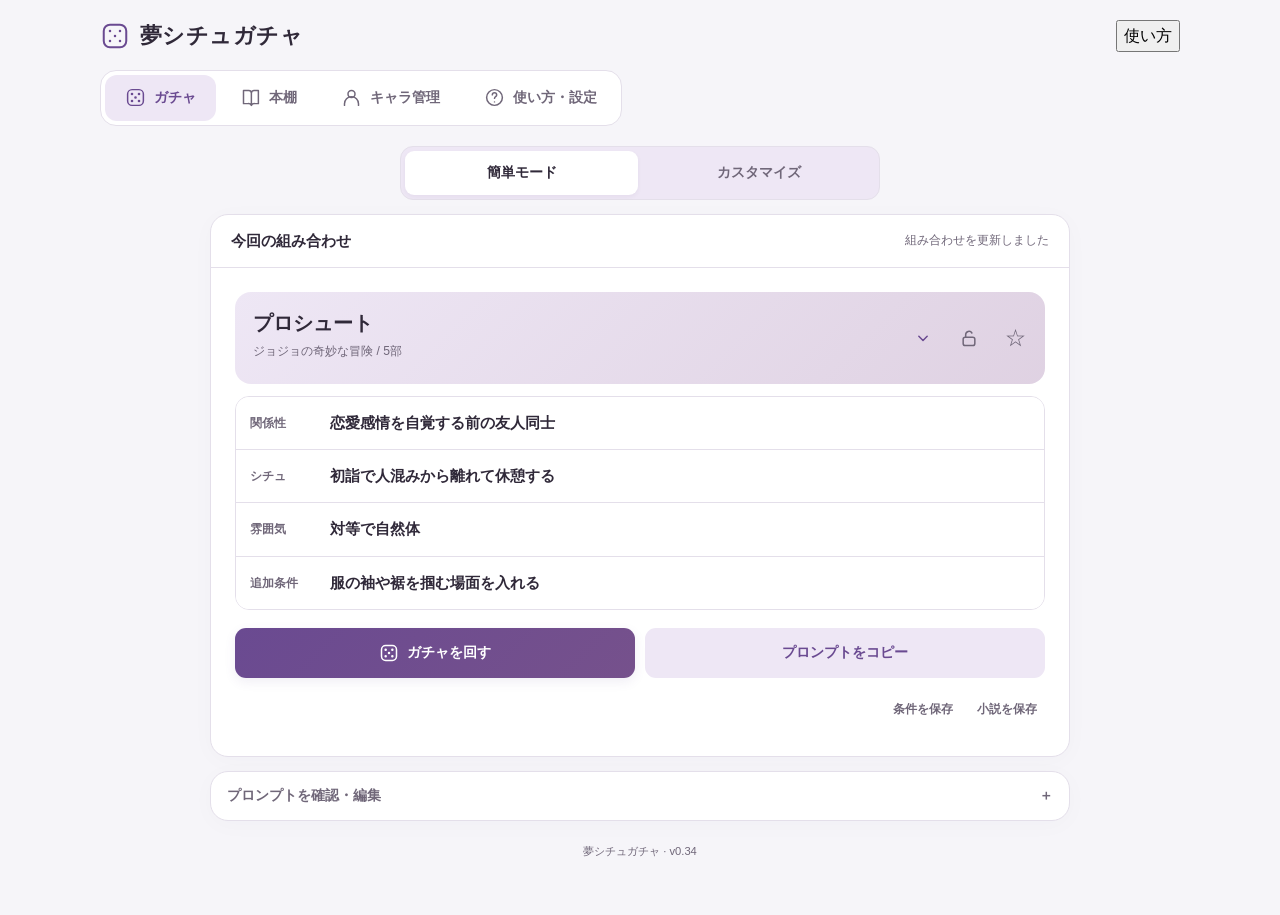
==== commit cddf244f: "chore: bump asset versions for prompt Ver.0.1.4.1" ====
--- a/index.html
+++ b/index.html
@@ -1,7 +1,7 @@
 <!DOCTYPE html>
 <html lang="ja"><head><meta http-equiv="Content-Type" content="text/html; charset=UTF-8">
 
-<meta name="viewport" content="width=device-width, initial-scale=1, maximum-scale=1, user-scalable=no, viewport-fit=cover">
+<meta name="viewport" content="width=device-width, initial-scale=1, viewport-fit=cover">
 <title>夢小説シチュガチャ</title>
 <meta name="theme-color" content="#7044ad">
 <meta name="mobile-web-app-capable" content="yes">
@@ -12,194 +12,212 @@
 <link rel="apple-touch-icon" sizes="180x180" href="assets/icons/apple-touch-icon.png">
 <link rel="manifest" href="site.webmanifest">
 <script>try{const s=JSON.parse(localStorage.getItem("dreamGachaSettings")||"null"),m=s?.themeMode||"system";document.documentElement.dataset.theme=m==="system"?(matchMedia("(prefers-color-scheme: dark)").matches?"dark":"light"):m}catch(e){}</script>
-<link rel="stylesheet" href="assets/styles.css?v=52">
-<link rel="stylesheet" href="assets/mobile-ui.css?v=52">
+<link rel="stylesheet" href="assets/styles.css?v=51">
+<link rel="stylesheet" href="assets/mobile-ui.css?v=51">
 </head>
 <body>
 <div class="wrap">
 <header id="pageTop">
   <a class="brand" href="#" data-go-screen="gacha" aria-label="夢シチュガチャ ホーム"><svg viewBox="0 0 24 24" aria-hidden="true"><rect x="3" y="3" width="18" height="18" rx="5"/><circle cx="8" cy="8" r="1"/><circle cx="16" cy="8" r="1"/><circle cx="12" cy="12" r="1"/><circle cx="8" cy="16" r="1"/><circle cx="16" cy="16" r="1"/></svg><h1>夢シチュガチャ</h1></a>
-  <div class="mode-switch" role="group" aria-label="ガチャの操作モード"><button type="button" data-gacha-mode="simple" aria-pressed="true">シンプル</button><button type="button" data-gacha-mode="custom" aria-pressed="false">カスタム</button></div>
+  <button type="button" class="header-help" data-go-screen="help" aria-label="使い方と設定">使い方</button>
 </header>
 <nav class="tabs" aria-label="ページ切り替え" role="tablist">
   <button class="tab-btn active" id="tab-gacha" data-screen="gacha" role="tab" aria-controls="screen-gacha" aria-selected="true" tabindex="0"><svg viewBox="0 0 24 24" aria-hidden="true"><rect x="3" y="3" width="18" height="18" rx="5"/><path d="M8 8h.01M16 8h.01M12 12h.01M8 16h.01M16 16h.01"/></svg><span>ガチャ</span></button>
   <button class="tab-btn" id="tab-library" data-screen="library" role="tab" aria-controls="screen-library" aria-selected="false" tabindex="-1"><svg viewBox="0 0 24 24" aria-hidden="true"><path d="M4 4h6a3 3 0 0 1 3 3v14a4 4 0 0 0-4-2H4zM13 7a3 3 0 0 1 3-3h5v15h-4a4 4 0 0 0-4 2"/></svg><span>本棚</span></button>
-  <button class="tab-btn" id="tab-manager" data-screen="manager" role="tab" aria-controls="screen-manager" aria-selected="false" tabindex="-1"><svg viewBox="0 0 24 24" aria-hidden="true"><circle cx="12" cy="8" r="4"/><path d="M4 21v-2a8 8 0 0 1 16 0v2"/></svg><span>キャラ</span></button>
-  <button class="tab-btn" id="tab-help" data-screen="help" role="tab" aria-controls="screen-help" aria-selected="false" tabindex="-1"><svg viewBox="0 0 24 24" aria-hidden="true"><circle cx="12" cy="12" r="3"/><path d="M19.4 15a1.7 1.7 0 0 0 .3 1.8l.1.1a2 2 0 1 1-2.8 2.8l-.1-.1a1.7 1.7 0 0 0-1.8-.3 1.7 1.7 0 0 0-1 1.5V21a2 2 0 1 1-4 0v-.1a1.7 1.7 0 0 0-1.1-1.5 1.7 1.7 0 0 0-1.8.3l-.1.1a2 2 0 1 1-2.8-2.8l.1-.1a1.7 1.7 0 0 0 .3-1.8 1.7 1.7 0 0 0-1.5-1H3a2 2 0 1 1 0-4h.1a1.7 1.7 0 0 0 1.5-1.1 1.7 1.7 0 0 0-.3-1.8l-.1-.1a2 2 0 1 1 2.8-2.8l.1.1a1.7 1.7 0 0 0 1.8.3H9a1.7 1.7 0 0 0 1-1.5V3a2 2 0 1 1 4 0v.1a1.7 1.7 0 0 0 1 1.5 1.7 1.7 0 0 0 1.8-.3l.1-.1a2 2 0 1 1 2.8 2.8l-.1.1a1.7 1.7 0 0 0-.3 1.8V9a1.7 1.7 0 0 0 1.5 1H21a2 2 0 1 1 0 4h-.1a1.7 1.7 0 0 0-1.5 1z"/></svg><span>設定</span></button>
+  <button class="tab-btn" id="tab-manager" data-screen="manager" role="tab" aria-controls="screen-manager" aria-selected="false" tabindex="-1"><svg viewBox="0 0 24 24" aria-hidden="true"><circle cx="12" cy="8" r="4"/><path d="M4 21v-2a8 8 0 0 1 16 0v2"/></svg><span>キャラ管理</span></button>
+  <button class="tab-btn" id="tab-help" data-screen="help" role="tab" aria-controls="screen-help" aria-selected="false" tabindex="-1"><svg viewBox="0 0 24 24" aria-hidden="true"><circle cx="12" cy="12" r="9"/><path d="M9.5 9a2.5 2.5 0 0 1 5 0c0 2-2.5 2-2.5 4M12 17h.01"/></svg><span>使い方・設定</span></button>
 </nav>
 
 <main>
 <section class="screen" id="screen-gacha" role="tabpanel" aria-labelledby="tab-gacha" data-mode="simple">
-  <section class="panel gacha-panel">
-    <div class="panel-body">
-      <span class="sr-only" id="rollFeedback" role="status"></span>
+  <div class="mode-switch" role="group" aria-label="ガチャの操作モード"><button type="button" data-gacha-mode="simple" aria-pressed="true">簡単モード</button><button type="button" data-gacha-mode="custom" aria-pressed="false">カスタマイズ</button></div>
+  <section class="panel">
+    <div class="panel-head"><h2>今回の組み合わせ</h2><span class="label" id="rollFeedback" role="status"></span></div>
+    <div class="panel-body">
       <div id="gachaCharacterSlot"></div>
       <details class="filter-box filter-disclosure custom-only" id="gachaFilterDetails">
-        <summary class="filter-title"><span><strong>絞り込み</strong><small id="filterSummaryMeta"></small></span><span class="count-badge" id="candidateCount"></span></summary>
+        <summary class="filter-title"><span><strong>抽選するキャラを絞る</strong><small id="filterSummaryMeta">条件を集計中</small></span><span class="count-badge" id="candidateCount">候補を集計中</span></summary>
         <div class="filter-content">
-        <div class="world-mode-box" role="group" aria-labelledby="worldModeLabel">
-          <div class="world-mode-head"><strong id="worldModeLabel">世界観</strong><span class="label" id="worldModeSummary"></span></div>
+        <div class="world-mode-box" aria-labelledby="worldModeLabel">
+          <div class="world-mode-head"><strong id="worldModeLabel">世界観モード</strong><span class="label" id="worldModeSummary"></span></div>
           <div class="world-mode-options" id="worldModeOptions">
             <button type="button" data-world-mode="canon">原作準拠</button>
             <button type="button" data-world-mode="modern">現代パロ</button>
             <button type="button" data-world-mode="school">学園パロ</button>
             <button type="button" data-world-mode="unrestricted">制限なし</button>
           </div>
+          <p class="world-mode-note">選んだ世界観に合わないシチュ候補を、自動でガチャから外します。</p>
         </div>
         <div class="field shared-search">
-          <input id="gachaSearch" type="text" aria-label="キャラを検索" placeholder="名前・作品・部・タグ">
-          <button type="button" class="favorite-toggle-btn" data-favorite-filter="" aria-label="お気に入りだけ">★</button>
+          <label for="gachaSearch">キャラ検索 <span class="label">（管理画面と共通）</span></label>
+          <input id="gachaSearch" type="text" placeholder="名前・作品・部・タグで検索">
         </div>
         <div class="filter-grid facet-grid">
           <details class="facet-filter"><summary><span>作品</span><span class="facet-summary" id="gachaWorkSummary">すべて</span></summary><div class="facet-body"><div class="facet-mode" data-facet-mode-for="work"><button type="button" data-facet-mode="include">✓ 選択</button><button type="button" data-facet-mode="exclude">× 除外</button></div><div class="facet-chips" id="gachaWorkChips"></div></div></details>
           <details class="facet-filter"><summary><span>部・シリーズ</span><span class="facet-summary" id="gachaSeriesSummary">すべて</span></summary><div class="facet-body"><div class="facet-mode" data-facet-mode-for="series"><button type="button" data-facet-mode="include">✓ 選択</button><button type="button" data-facet-mode="exclude">× 除外</button></div><div class="facet-chips" id="gachaSeriesChips"></div></div></details>
         </div>
+        <div class="favorite-filter-row">
+          <span class="label">お気に入り</span>
+          <button type="button" class="favorite-toggle-btn" data-favorite-filter="">★ お気に入りだけ</button>
+        </div>
         <details class="optional-filter height-filter-details" id="gachaHeightDetails">
-          <summary class="height-filter-summary"><span>身長</span><span class="height-range-value" id="gachaHeightSummary">指定なし</span></summary>
+          <summary class="height-filter-summary"><span>身長で絞り込む</span><span class="height-range-value" id="gachaHeightSummary">指定なし</span></summary>
           <div class="optional-filter-body height-filter-body">
-            <div class="range-row"><span>下限</span><input id="gachaHeightMin" type="range" min="153" max="202" step="1" value="100" aria-label="身長の下限"><output id="gachaHeightMinValue"></output></div>
-            <div class="range-row"><span>上限</span><input id="gachaHeightMax" type="range" min="153" max="202" step="1" value="260" aria-label="身長の上限"><output id="gachaHeightMaxValue"></output></div>
+            <div class="range-row"><span>最低身長</span><input id="gachaHeightMin" type="range" min="153" max="202" step="1" value="100"><output id="gachaHeightMinValue">下限なし (153cm〜)</output></div>
+            <div class="range-row"><span>最高身長</span><input id="gachaHeightMax" type="range" min="153" max="202" step="1" value="260"><output id="gachaHeightMaxValue">上限なし (〜202cm)</output></div>
+            <div class="shared-filter-note">両端は身長登録済みキャラの最小値〜最大値です。身長を指定すると、身長不明キャラは候補から外れます。</div>
           </div>
         </details>
         <details class="optional-filter" id="tagFilterDetails">
-          <summary id="tagFilterSummary">タグ</summary>
+          <summary id="tagFilterSummary">＋ 印象タグでさらに絞り込む（任意）</summary>
           <div class="optional-filter-body">
             <div class="tag-head" style="margin-top:0">
-              <select class="tag-mode" id="tagMode" aria-label="タグの一致条件"><option value="all">すべて一致</option><option value="any">いずれか一致</option></select>
+              <label>キャラ印象タグ <span class="label">（類義語を統合済み／条件内の人数）</span></label>
+              <select class="tag-mode" id="tagMode"><option value="all">選択タグすべて一致</option><option value="any">選択タグいずれか一致</option></select>
             </div>
             <div class="tag-groups" id="tagChips"></div>
           </div>
         </details>
         <details class="candidate-selector" id="candidatePreviewBox">
-          <summary class="candidate-selector-summary"><span><strong id="candidatePreviewSummary">候補キャラ</strong><span class="candidate-selection-summary" id="candidateSelectionSummary"></span></span></summary>
+          <summary class="candidate-selector-summary"><span><strong id="candidatePreviewSummary">候補キャラ</strong><span class="candidate-selection-summary" id="candidateSelectionSummary">全員から抽選</span></span></summary>
           <div class="candidate-selector-content">
           <div class="candidate-selector-head">
+            <strong>候補をクリックして選択</strong>
             <button type="button" class="small-btn" id="clearCandidateRules">選択・除外を解除</button>
           </div>
+          <p class="candidate-selector-help">クリックで複数の抽選対象を選択できます。右クリック、または各キャラの「除外」で候補から外せます。</p>
           <div class="candidate-preview-body" id="candidatePreview"></div>
           </div>
         </details>
         <div class="filter-actions">
-          <button class="small-btn" id="clearFilters">絞り込みを解除</button>
+          <button class="small-btn" id="clearFilters">検索・作品・タグなどを解除</button>
         </div>
         </div>
       </details>
 
       <div class="field context-stage-picker custom-only"><label for="contextStage">舞台</label><select id="contextStage"><option value="">指定なし</option></select></div>
-      <div id="contextReuseNotice" class="context-notice" hidden><span>保存時の設定集を使用中</span><button type="button" class="small-btn" id="contextUseCurrent">最新に戻す</button></div>
+      <div id="contextReuseNotice" class="context-notice" hidden>保存条件に記録された補足設定を使用中です。設定集の最新版を使う場合は切り替えてください。<button type="button" class="small-btn" id="contextUseCurrent">現在の設定集に戻す</button></div>
 
       <div class="result-grid" id="resultGrid"></div>
+      <button type="button" class="small-btn custom-only" data-character-card="">キャラのカルテ</button>
       <details id="recipeEditor" class="context-panel custom-only">
-        <summary>条件を編集</summary>
+        <summary>今回の条件を編集</summary>
+        <p class="manager-note">ここでの修正は今回の条件だけ。ガチャの候補一覧は変わりません。空欄もそのまま使えます。</p>
         <p id="recipeError" class="context-error" role="alert"></p>
         <div class="context-grid">
           <div class="field"><label for="recipe-relationship">関係性</label><textarea id="recipe-relationship" rows="3"></textarea></div>
-          <div class="field relationship-presets"><div class="settings-actions" role="group" aria-label="関係性に追加">
-            <button type="button" class="small-btn" data-relationship-text="同僚">＋同僚</button><button type="button" class="small-btn" data-relationship-text="相手が先輩、夢主が後輩">＋先輩・後輩</button><button type="button" class="small-btn" data-relationship-text="交際前">＋交際前</button><button type="button" class="small-btn" data-relationship-text="互いに好意を察しているが未告白">＋両片想い</button><button type="button" class="small-btn" data-relationship-text="夢主から相手への片想い">＋夢主の片想い</button>
-          </div></div>
           <div class="field"><label for="recipe-situation">シチュ</label><textarea id="recipe-situation" rows="3"></textarea></div>
-          <div class="field"><label for="recipeSupportingSituation">補助シチュ</label><textarea id="recipeSupportingSituation" rows="2"></textarea></div>
           <div class="field"><label for="recipe-mood">雰囲気</label><textarea id="recipe-mood" rows="2"></textarea></div>
           <div class="field"><label for="recipe-extra">追加条件</label><textarea id="recipe-extra" rows="2"></textarea></div>
         </div>
-        <details><summary>今回の夢主</summary>
+        <details><summary>関係性の文を追加する</summary><p class="manager-note">押すと関係性欄へ追加します。合わない文は自由に書き直してください。</p><div class="settings-actions">
+          <button type="button" class="small-btn" data-relationship-text="同僚">同僚</button><button type="button" class="small-btn" data-relationship-text="相手が先輩、夢主が後輩">先輩・後輩</button><button type="button" class="small-btn" data-relationship-text="交際前">交際前</button><button type="button" class="small-btn" data-relationship-text="互いに好意を察しているが未告白">両片想い</button><button type="button" class="small-btn" data-relationship-text="夢主から相手への片想い">夢主の片想い</button>
+        </div></details>
+        <div class="field"><label for="recipeSupportingSituation">補助シチュ（任意）</label><textarea id="recipeSupportingSituation" rows="2" placeholder="メインの出来事を支える小さな状況"></textarea></div>
+        <details><summary>今回の夢主設定</summary>
           <p id="requestProtagonistStatus" class="manager-note"></p>
-          <div class="field"><label for="requestProtagonistProfile">共通</label><textarea id="requestProtagonistProfile" rows="4"></textarea></div>
-          <div class="field"><label for="requestWorkProtagonistProfile">作品別</label><textarea id="requestWorkProtagonistProfile" rows="4"></textarea></div>
-          <button type="button" class="small-btn" id="useStandardProtagonist">標準に戻す</button>
+          <div class="field"><label for="requestProtagonistProfile">今回の共通設定</label><textarea id="requestProtagonistProfile" rows="4"></textarea></div>
+          <div class="field"><label for="requestWorkProtagonistProfile">今回の作品別設定</label><textarea id="requestWorkProtagonistProfile" rows="4"></textarea></div>
+          <button type="button" class="small-btn" id="useStandardProtagonist">標準の夢主設定に戻す</button>
         </details>
       </details>
-      <div class="result-bulk-actions custom-only" role="group" aria-label="ガチャ結果の一括操作">
-        <button type="button" class="small-btn" id="lockAllResults">全部固定</button>
-        <button type="button" class="small-btn" id="unlockAllResults">固定を解除</button>
-        <button type="button" class="small-btn category-reset-btn" id="resetAllCategoryRules">カテゴリを解除</button>
-      </div>
-      <div class="field custom-only free-extra"><label for="freeExtra">追加指定</label><textarea id="freeExtra" rows="2" placeholder="例：雨で髪が濡れている"></textarea></div>
-      <details id="contextPreview" class="context-panel custom-only"><summary>適用する設定 <span id="contextAppliedCount" class="label"></span></summary>
+      <div class="result-bulk-actions custom-only" aria-label="ガチャ結果の一括操作">
+        <span class="result-bulk-label">一括操作</span>
+        <button type="button" class="small-btn" id="lockAllResults">すべて固定</button>
+        <button type="button" class="small-btn" id="unlockAllResults">固定を全解除</button>
+        <button type="button" class="small-btn category-reset-btn" id="resetAllCategoryRules">カテゴリをリセット</button>
+      </div>
+      <div class="field custom-only" style="margin-top:14px"><label for="freeExtra">今回だけの追加指定（任意）</label><textarea id="freeExtra" placeholder="例：夢主側からは告白しない／雨で髪が濡れている"></textarea></div>
+      <details id="contextPreview" class="context-panel custom-only"><summary>今回適用する設定 <span id="contextAppliedCount" class="label"></span></summary>
+        <p class="manager-note">次の生成に使う内容です。変更後は「プロンプトを生成」を押してください。チェックを外すと今回だけ除外します。</p>
         <div id="contextErrors" class="context-error" role="alert" hidden></div>
         <div id="contextApplied"></div>
-        <details><summary>分量・視点</summary><div class="context-grid">
-          <div class="field"><label for="contextOutputLength">文字数</label><input type="text" inputmode="numeric" id="contextOutputLength" placeholder="指定なし"></div>
+        <details><summary>今回の分量・視点</summary><div class="context-grid">
+          <div class="field"><label for="contextOutputLength">希望文字数（空欄で指定なし）</label><input type="text" inputmode="numeric" id="contextOutputLength" placeholder="例：3000"></div>
           <div class="field"><label for="contextOutputPov">視点</label><select id="contextOutputPov"><option value="">指定なし</option><option value="protagonist">夢主視点</option><option value="character">相手キャラ視点</option><option value="third">三人称・切替可</option></select></div>
-        </div><button type="button" class="small-btn" id="contextOutputSave">適用</button></details>
+        </div><button type="button" class="small-btn" id="contextOutputSave">分量・視点を適用</button></details>
       </details>
       <button type="button" class="active-settings-link" id="activeSettingsLink" hidden></button>
       <div class="main-actions single custom-only"><button class="secondary" id="buildPrompt">プロンプトを生成</button></div>
-      <div class="gacha-primary-actions"><button class="primary" id="rollAll"><svg viewBox="0 0 24 24" aria-hidden="true"><rect x="3" y="3" width="18" height="18" rx="5"/><path d="M8 8h.01M16 8h.01M12 12h.01M8 16h.01M16 16h.01"/></svg><span>ガチャを回す</span></button><button class="secondary" id="copyPrompt"><svg viewBox="0 0 24 24" aria-hidden="true"><rect x="9" y="9" width="12" height="12" rx="2.5"/><path d="M5 15H4.5A1.5 1.5 0 0 1 3 13.5v-9A1.5 1.5 0 0 1 4.5 3h9A1.5 1.5 0 0 1 15 4.5V5"/></svg><span>コピー</span></button></div>
+      <div class="gacha-primary-actions"><button class="primary" id="rollAll"><svg viewBox="0 0 24 24" aria-hidden="true"><rect x="3" y="3" width="18" height="18" rx="5"/><path d="M8 8h.01M16 8h.01M12 12h.01M8 16h.01M16 16h.01"/></svg><span>ガチャを回す</span></button><button class="secondary" id="copyPrompt">プロンプトをコピー</button></div>
       <div class="library-quick-actions">
         <button class="small-btn" id="saveCurrentPreset">条件を保存</button>
-        <button class="small-btn" id="updateCurrentPreset" hidden>保存条件を更新</button>
+        <button class="small-btn" id="updateCurrentPreset" hidden>編集中の保存条件を更新</button>
         <button class="small-btn" id="openNovelSave">小説を保存</button>
       </div>
     </div>
   </section>
 
   <section class="panel prompt-panel">
-    <details id="promptPreview"><summary>プロンプト</summary>
-    <div class="panel-body">
-      <textarea id="output" aria-label="完成プロンプト" spellcheck="false"></textarea>
+    <details id="promptPreview"><summary>プロンプトを確認・編集</summary>
+    <div class="panel-body">
+      <textarea id="output" aria-label="完成プロンプト" spellcheck="false" placeholder="「プロンプトを生成」を押すとここに表示されます。"></textarea>
       <p id="promptFreshness" class="manager-note" role="status"></p>
-      <button type="button" class="small-btn" id="copyStoredPrompt" hidden>この文をそのままコピー</button>
+      <button type="button" class="small-btn" id="copyStoredPrompt" hidden>表示中の文をそのままコピー</button>
       <div class="copy-row"><span class="status" id="status" role="status"></span></div>
     </div>
     </details>
     <details id="gachaSettings" class="custom-only">
-      <summary>夢主・候補・プロンプト</summary>
+      <summary>夢主・候補・固定プロンプトの設定</summary>
       <div class="settings">
+        <p class="manager-note">各候補は1行に1つ。編集内容はブラウザに保存されます。</p>
         <div class="pool-grid" id="poolGrid"></div>
-        <div class="field" style="margin-top:14px"><label for="protagonistProfile">夢主</label><textarea id="protagonistProfile" spellcheck="false" placeholder="例：成人女性、160cm／柔らかい口調"></textarea></div>
+        <div class="field" style="margin-top:14px"><label for="protagonistProfile">夢主設定 <span class="label">（プロンプト生成時に自動追加）</span></label><textarea id="protagonistProfile" spellcheck="false" placeholder="例：成人女性、160cm／柔らかい口調／受け身一辺倒にしない"></textarea></div>
         <section class="work-profile-editor">
-          <div class="work-profile-head"><strong>作品別の夢主</strong><span class="count-badge" id="workProfileStatus">初期設定</span></div>
-          <div class="field"><label for="workProfileWork" class="sr-only">作品</label><select id="workProfileWork"></select></div>
-          <div class="field"><label for="workProtagonistProfile" class="sr-only">この作品での夢主</label><textarea id="workProtagonistProfile" spellcheck="false" placeholder="立場・能力・生活拠点"></textarea></div>
-          <div class="settings-actions"><button type="button" class="small-btn" id="resetWorkProfile">初期化</button></div>
+          <div class="work-profile-head"><div><strong>作品別の夢主設定</strong><div class="label">選んだキャラの作品に合わせて自動追加</div></div><span class="count-badge" id="workProfileStatus">初期設定</span></div>
+          <div class="field"><label for="workProfileWork">編集する作品</label><select id="workProfileWork"></select></div>
+          <div class="field"><label for="workProtagonistProfile">この作品での立場・能力・生活拠点</label><textarea id="workProtagonistProfile" spellcheck="false"></textarea></div>
+          <div class="settings-actions"><button type="button" class="small-btn" id="resetWorkProfile">この作品の設定を初期化</button></div>
         </section>
-        <details class="context-panel" id="contextManager"><summary>文章の好み・舞台・補足</summary>
-          <div class="field"><label for="contextStyle">文章の好み</label><textarea id="contextStyle" placeholder="例：「即答」という表現を避ける"></textarea></div>
-          <button type="button" class="small-btn" id="contextStyleSave">保存</button>
+        <details class="context-panel" id="contextManager"><summary>文章の好み・舞台・補足設定集</summary>
+          <p class="manager-note">共通の文章の好みと、条件に合う回だけ使う補足を分けて保存します。標準の固定プロンプトは変更しません。</p>
+          <div class="field"><label for="contextStyle">文章の好み（すべての生成に使用）</label><textarea id="contextStyle" placeholder="例：「即答」という表現を避け、文脈に合う言い回しを使う。"></textarea></div>
+          <button type="button" class="small-btn" id="contextStyleSave">文章の好みを保存</button>
           <div class="context-grid">
-            <div class="field"><label for="contextFilterKind">種類</label><select id="contextFilterKind"><option value="">すべて</option><option value="stage">舞台設定</option><option value="supplement">補足設定</option><option value="protagonist">夢主の差分</option></select></div>
-            <div class="field"><label for="contextFilterWork">作品</label><select id="contextFilterWork"><option value="">すべての作品</option></select></div>
+            <div class="field"><label for="contextFilterKind">種類で絞る</label><select id="contextFilterKind"><option value="">すべて</option><option value="stage">舞台設定</option><option value="supplement">補足設定</option><option value="protagonist">夢主の差分</option></select></div>
+            <div class="field"><label for="contextFilterWork">作品で絞る</label><select id="contextFilterWork"><option value="">すべての作品</option></select></div>
           </div>
           <div id="contextEntryList" class="context-entry-list"></div>
-          <button type="button" class="secondary" id="contextNew">＋ 追加</button>
+          <button type="button" class="secondary" id="contextNew">＋ 舞台・補足・夢主の差分を追加</button>
           <div id="contextEditor" hidden>
             <div class="context-grid">
-              <div class="field"><label for="contextTitle">名前</label><input type="text" id="contextTitle" placeholder="例：ジョジョ5部の地名表記"></div>
+              <div class="field"><label for="contextTitle">管理名</label><input type="text" id="contextTitle" placeholder="例：ジョジョ5部の地名表記"></div>
               <div class="field"><label for="contextKind">種類</label><select id="contextKind"><option value="supplement">補足設定</option><option value="stage">舞台設定</option><option value="protagonist">夢主の差分</option></select></div>
             </div>
-            <label class="lock-label"><input type="checkbox" id="contextEnabled" checked> 有効</label>
-            <div class="field" id="contextStageModeField" hidden><label for="contextStageMode">世界観</label><select id="contextStageMode"><option value="modern">現代パロ</option><option value="canon">原作準拠</option><option value="school">学園パロ</option><option value="unrestricted">制限なし</option></select></div>
-            <div class="field" id="contextActivationField"><label for="contextActivation">適用</label><select id="contextActivation"><option value="auto">条件に合えば自動</option><option value="manual">選んだときだけ</option></select></div>
-            <div class="field" id="contextProtagonistModeField" hidden><label for="contextProtagonistMode">夢主設定に</label><select id="contextProtagonistMode"><option value="append">追加</option><option value="replace">置き換え</option></select></div>
-            <details class="context-scope"><summary>適用範囲</summary>
+            <label><input type="checkbox" id="contextEnabled" checked> この設定を有効にする（外すと保存したまま停止）</label>
+            <div class="field" id="contextStageModeField" hidden><label for="contextStageMode">対応する世界観モード</label><select id="contextStageMode"><option value="modern">現代パロ</option><option value="canon">原作準拠</option><option value="school">学園パロ</option><option value="unrestricted">制限なし</option></select></div>
+            <div class="field" id="contextActivationField"><label for="contextActivation">適用方法</label><select id="contextActivation"><option value="auto">条件に合う回に自動適用</option><option value="manual">条件に合う回で、自分が選んだときだけ</option></select></div>
+            <div class="field" id="contextProtagonistModeField" hidden><label for="contextProtagonistMode">夢主設定への反映</label><select id="contextProtagonistMode"><option value="append">共通・作品別設定に追加</option><option value="replace">共通・作品別設定を置き換える</option></select></div>
+            <details class="context-scope"><summary>適用する作品・キャラ・世界観を限定</summary>
+              <p class="manager-note">選択なしの項目は限定しません。異なる項目はすべて満たす場合に適用し、同じ項目の複数選択はいずれかで一致します。パソコンでは Ctrl / ⌘ を押しながら複数選べます。</p>
               <div class="context-grid">
-                <div class="field"><label for="contextScope-works">作品</label><select id="contextScope-works" multiple size="4"></select><button type="button" class="small-btn" data-context-clear="works">解除</button></div>
-                <div class="field"><label for="contextScope-series">部・シリーズ</label><select id="contextScope-series" multiple size="4"></select><button type="button" class="small-btn" data-context-clear="series">解除</button></div>
-                <div class="field"><label for="contextScope-characterIds">キャラ</label><select id="contextScope-characterIds" multiple size="4"></select><button type="button" class="small-btn" data-context-clear="characterIds">解除</button></div>
-                <div class="field" id="contextScopeModesField"><label for="contextScope-worldModes">世界観</label><select id="contextScope-worldModes" multiple size="4"></select><button type="button" class="small-btn" data-context-clear="worldModes">解除</button></div>
-                <div class="field" id="contextScopeStagesField"><label for="contextScope-stageIds">舞台</label><select id="contextScope-stageIds" multiple size="4"></select><button type="button" class="small-btn" data-context-clear="stageIds">解除</button></div>
+                <div class="field"><label for="contextScope-works">作品</label><select id="contextScope-works" multiple size="4"></select><button type="button" class="small-btn" data-context-clear="works">限定を解除</button></div>
+                <div class="field"><label for="contextScope-series">部・シリーズ（必要なら作品も指定）</label><select id="contextScope-series" multiple size="4"></select><button type="button" class="small-btn" data-context-clear="series">限定を解除</button></div>
+                <div class="field"><label for="contextScope-characterIds">キャラ</label><select id="contextScope-characterIds" multiple size="4"></select><button type="button" class="small-btn" data-context-clear="characterIds">限定を解除</button></div>
+                <div class="field" id="contextScopeModesField"><label for="contextScope-worldModes">世界観モード</label><select id="contextScope-worldModes" multiple size="4"></select><button type="button" class="small-btn" data-context-clear="worldModes">限定を解除</button></div>
+                <div class="field" id="contextScopeStagesField"><label for="contextScope-stageIds">舞台設定</label><select id="contextScope-stageIds" multiple size="4"></select><button type="button" class="small-btn" data-context-clear="stageIds">限定を解除</button></div>
               </div>
             </details>
-            <div class="field"><label for="contextBody">本文</label><textarea id="contextBody"></textarea></div>
-            <details><summary>参考資料</summary>
-              <div class="field"><label for="contextReference-name">資料名</label><input type="text" id="contextReference-name"></div>
-              <div class="field"><label for="contextReference-version">版・更新日</label><input type="text" id="contextReference-version"></div>
-              <div class="field"><label for="contextReference-excerpt">抜粋</label><textarea id="contextReference-excerpt"></textarea></div>
+            <div class="field"><label for="contextBody">プロンプトに加える本文</label><textarea id="contextBody" placeholder="この条件で守ってほしい設定や描写を書いてください。"></textarea></div>
+            <details><summary>参考資料（任意）</summary><p class="manager-note">外部のファイルは自動取得しません。名前と版だけの場合は参照指定を、抜粋も記入した場合はその本文をプロンプトに含めます。</p>
+              <div class="field"><label for="contextReference-name">資料名・参照先</label><input type="text" id="contextReference-name"></div>
+              <div class="field"><label for="contextReference-version">資料の版・更新日</label><input type="text" id="contextReference-version"></div>
+              <div class="field"><label for="contextReference-excerpt">今回渡す資料の抜粋</label><textarea id="contextReference-excerpt"></textarea></div>
             </details>
-            <div class="settings-actions"><button type="button" class="secondary" id="contextEntrySave">保存</button><button type="button" class="small-btn" id="contextCancel">閉じる</button></div>
+            <div class="settings-actions"><button type="button" class="secondary" id="contextEntrySave">この設定を保存</button><button type="button" class="small-btn" id="contextCancel">編集を閉じる</button></div>
           </div>
           <p id="contextEditorStatus" class="manager-note" role="status" aria-live="polite"></p>
         </details>
-        <div class="field" style="margin-top:14px"><label for="basePrompt">固定プロンプト</label><textarea id="basePrompt" spellcheck="false"></textarea></div>
-        <div class="field"><label for="basePromptLabel">版名</label><input id="basePromptLabel" type="text" placeholder="例：視点の指示を調整"></div>
+        <div class="field" style="margin-top:14px"><label for="basePrompt">夢小説用の固定プロンプト</label><textarea id="basePrompt" spellcheck="false"></textarea></div>
+        <div class="field"><label for="basePromptLabel">自分の版名（任意）</label><input id="basePromptLabel" type="text" placeholder="例：0132・視点の指示を調整"></div>
         <p class="manager-note" id="basePromptStatus" role="status"></p>
-        <details class="prompt-version-details"><summary>標準との差分・版履歴</summary>
+        <details class="prompt-version-details"><summary>配布標準との差分・保存した版</summary>
+          <p class="manager-note">配布標準＝このアプリに収録された固定プロンプト。比較基準は派生元の推定ではありません。設定保存・プロンプト生成時に版を記録し、小説には生成時の版を残します。標準本文は書き換えません。</p>
           <div id="basePromptDiff"></div>
-          <label for="promptVersionHistory" class="sr-only">版履歴</label><select id="promptVersionHistory"></select>
-          <button type="button" class="small-btn" id="usePromptVersion">この版に戻す</button>
+          <label for="promptVersionHistory">保存した固定プロンプト</label><select id="promptVersionHistory"></select>
+          <button type="button" class="small-btn" id="usePromptVersion">選んだ版を編集欄へ戻す</button>
         </details>
-        <div class="settings-actions"><button class="secondary" id="saveSettings">設定を保存</button><button class="small-btn" id="resetScenarioSettings">候補を初期化</button></div>
+        <div class="settings-actions"><button class="secondary" id="saveSettings">設定を保存</button><button class="small-btn" id="resetScenarioSettings">シチュ設定だけ初期化</button></div>
         <div class="settings-save-status" id="settingsSaveStatus" role="status" aria-live="polite"></div>
       </div>
     </details>
@@ -208,43 +226,49 @@
 
 
 <section class="screen" id="screen-library" role="tabpanel" aria-labelledby="tab-library" hidden="">
-  <div class="section-nav" role="tablist" aria-label="本棚の表示"><button id="library-tab-novels" role="tab" data-library-pane="novels" aria-controls="novelArchivePanel" aria-selected="true">小説</button><button id="library-tab-presets" role="tab" data-library-pane="presets" aria-controls="presetPanel" aria-selected="false" tabindex="-1">条件</button><button id="library-tab-save" role="tab" data-library-pane="save" aria-controls="novelSavePanel" aria-selected="false" tabindex="-1">＋ 小説</button></div>
+  <div class="section-nav" role="tablist" aria-label="本棚の表示"><button id="library-tab-novels" role="tab" data-library-pane="novels" aria-controls="novelArchivePanel" aria-selected="true">小説</button><button id="library-tab-presets" role="tab" data-library-pane="presets" aria-controls="presetPanel" aria-selected="false" tabindex="-1">保存した条件</button><button id="library-tab-save" role="tab" data-library-pane="save" aria-controls="novelSavePanel" aria-selected="false" tabindex="-1">新しく保存</button></div>
   <section class="panel" id="presetPanel" role="tabpanel" aria-labelledby="library-tab-presets" hidden>
+    <div class="panel-head"><h2>保存した条件</h2><span class="label">気に入った組み合わせを再利用</span></div>
     <div class="panel-body">
       <div class="library-head-row">
-        <button class="primary" id="savePresetFromLibrary">＋ 今の条件を保存</button>
+        <div>
+          <strong>条件セット</strong>
+          <div class="manager-note">キャラ・関係性・シチュ・雰囲気・追加条件・自由指定をまとめて保存します。</div>
+        </div>
+        <button class="primary" id="savePresetFromLibrary">＋ 現在の条件を保存</button>
       </div>
       <div class="library-list" id="presetList"></div>
     </div>
   </section>
 
   <section class="panel" id="novelSavePanel" role="tabpanel" aria-labelledby="library-tab-save" hidden>
-    <div class="panel-body">
-      <div class="library-snapshot" id="novelSnapshotPreview"></div>
-      <div class="field"><label for="novelBody">本文 <span class="label" id="novelBodyCount">0字</span></label><textarea id="novelBody" class="novel-body-input" spellcheck="false" placeholder="1行目：タイトル&#10;2行目以降：本文"></textarea></div>
-      <label class="lock-label"><input id="novelSplitTitle" type="checkbox" checked> 1行目をタイトルにする</label>
-      <div class="field"><label for="novelTitle">タイトル</label><input id="novelTitle" type="text"></div>
-      <div class="novel-ai-fields">
-        <div class="field"><label for="novelGenerationAi">AI</label><input id="novelGenerationAi" type="text" list="novelAiChoices" placeholder="ChatGPTなど"></div>
-        <div class="field"><label for="novelGenerationModel">モデル</label><input id="novelGenerationModel" type="text" list="novelModelChoices"></div>
-      </div>
+    <div class="panel-head"><h2>夢小説を保存</h2><span class="label">本文＋生成条件＋プロンプト</span></div>
+    <div class="panel-body">
+      <div class="library-snapshot" id="novelSnapshotPreview">直前に生成したプロンプトと条件を使用します</div>
+      <label class="lock-label"><input id="novelSplitTitle" type="checkbox" checked> 貼り付けた1行目をタイトルにする</label>
+      <div class="field" style="margin-top:10px"><label for="novelBody">小説をタイトルごと貼り付け <span class="label" id="novelBodyCount">0字</span></label><textarea id="novelBody" class="novel-body-input" spellcheck="false" placeholder="1行目：タイトル&#10;2行目以降：本文"></textarea></div>
+      <p class="manager-note">タイトル・本文が空のときに自動で分離します。本文だけの場合はチェックを外してください。本文の空行は保持します。</p>
+      <div class="field"><label for="novelTitle">タイトル（登録後も編集できます）</label><input id="novelTitle" type="text" placeholder="1行目から自動入力／手入力もできます"></div>
+      <div class="field" style="margin-top:10px"><label for="novelGenerationAi">生成AI（任意）</label><input id="novelGenerationAi" type="text" list="novelAiChoices" placeholder="ChatGPT、Geminiなど／自由入力も可"></div>
+      <div class="field" style="margin-top:10px"><label for="novelGenerationModel">モデル（任意）</label><input id="novelGenerationModel" type="text" list="novelModelChoices" placeholder="候補から選択、またはモデル名を入力"></div>
       <datalist id="novelAiChoices"><option value="ChatGPT"></option><option value="Gemini"></option><option value="Claude"></option><option value="Microsoft Copilot"></option><option value="Grok"></option><option value="DeepSeek"></option><option value="Google AI Studio"></option><option value="その他"></option></datalist>
       <datalist id="novelModelChoices"></datalist>
-      <div class="field"><label for="novelMemo">メモ</label><textarea id="novelMemo" class="novel-memo-input"></textarea></div>
-      <details><summary>一緒に保存するプロンプト</summary><p class="manager-note" id="novelSavePromptStatus"></p><textarea id="novelSavePrompt" readonly aria-label="保存する完成プロンプト"></textarea></details>
+      <p class="manager-note">実際に生成したAI・モデルを記録します。自動取得はしません。不明なら空欄で保存でき、新旧モデル・候補にない名前も入力できます。</p>
+      <details><summary>一緒に保存するプロンプトを確認</summary><p class="manager-note" id="novelSavePromptStatus"></p><textarea id="novelSavePrompt" readonly aria-label="保存する完成プロンプト"></textarea><p class="manager-note">直前の生成内容、または「小説を保存」で選んだ内容です。外部AI側だけで変更した内容は自動取得できません。</p></details>
+      <div class="field" style="margin-top:10px"><label for="novelMemo">メモ（任意）</label><textarea id="novelMemo" class="novel-memo-input" placeholder="刺さったところ、後で読み返したい理由など"></textarea></div>
       <div class="library-form-actions">
-        <label class="star-toggle"><input type="checkbox" id="novelFavorite" aria-label="お気に入り"><span aria-hidden="true"></span></label>
-        <button class="primary" id="saveNovel">保存</button>
+        <label class="lock-label"><input type="checkbox" id="novelFavorite"> ★ お気に入り</label>
+        <button class="primary" id="saveNovel">小説を保存</button>
       </div>
     </div>
   </section>
 
   <section class="panel" id="novelArchivePanel" role="tabpanel" aria-labelledby="library-tab-novels">
+    <div class="panel-head"><h2>保存した小説</h2><span class="count-badge" id="novelCount">0本</span></div>
     <div class="panel-body">
       <div class="library-search-row">
-        <input id="novelSearch" type="text" aria-label="保存した小説を検索" placeholder="検索">
-        <button type="button" class="favorite-toggle-btn" id="novelFavoriteOnly" aria-label="お気に入りだけ">★</button>
-        <span class="count-badge" id="novelCount">0本</span>
+        <input id="novelSearch" type="text" aria-label="保存した小説を検索" placeholder="タイトル・キャラ・本文を検索">
+        <button type="button" class="favorite-toggle-btn" id="novelFavoriteOnly">★ お気に入りだけ</button>
       </div>
       <div class="library-list" id="novelList"></div>
     </div>
@@ -254,98 +278,113 @@
 <section class="screen" id="screen-manager" role="tabpanel" aria-labelledby="tab-manager" hidden="">
   <div class="section-nav" role="tablist" aria-label="キャラ管理の表示"><button id="manager-tab-list" role="tab" data-manager-pane="list" aria-controls="characterListPanel" aria-selected="true">一覧</button><button id="manager-tab-works" role="tab" data-manager-pane="works" aria-controls="workPanel" aria-selected="false" tabindex="-1">作品</button><button id="manager-tab-add" role="tab" data-manager-pane="add" aria-controls="characterFormPanel" aria-selected="false" tabindex="-1">追加</button><button id="manager-tab-files" role="tab" data-manager-pane="files" aria-controls="ioPanel" aria-selected="false" tabindex="-1">ファイル</button></div>
   <section class="panel" id="characterListPanel" role="tabpanel" aria-labelledby="manager-tab-list">
-    <div class="panel-body">
+    <div class="panel-head"><h2>キャラ管理</h2></div>
+    <div class="panel-body">
+      <div class="stats">
+        <div class="stat"><div class="n" id="statTotal">0</div><div class="t">登録キャラ</div></div>
+        <div class="stat"><div class="n" id="statActive">0</div><div class="t">ガチャ対象</div></div>
+        <div class="stat"><div class="n" id="statArchived">0</div><div class="t">お休み中</div></div>
+        <div class="stat"><div class="n" id="statFavorite">0</div><div class="t">お気に入り</div></div>
+      </div>
+
       <div class="manage-filters compact">
-        <input id="manageSearch" type="text" aria-label="キャラを検索（ガチャの絞り込みと共通）" placeholder="名前・作品">
-        <select id="manageSort" aria-label="並び順">
-          <option value="work">作品順</option>
-          <option value="name-asc">名前 あ→ん</option>
-          <option value="name-desc">名前 ん→あ</option>
-          <option value="height-asc">身長 低→高</option>
-          <option value="height-desc">身長 高→低</option>
-          <option value="favorite">★ 優先</option>
+        <input id="manageSearch" type="text" aria-label="登録キャラを検索（ガチャの抽選条件と共通）" placeholder="名前・作品で検索">
+        <select id="manageSort" aria-label="キャラの並び順">
+          <option value="work">並び：作品・シリーズ順</option>
+          <option value="name-asc">名前：あ→ん</option>
+          <option value="name-desc">名前：ん→あ</option>
+          <option value="height-asc">身長：低→高</option>
+          <option value="height-desc">身長：高→低</option>
+          <option value="favorite">★ お気に入り優先</option>
           <option value="registered">登録順</option>
         </select>
       </div>
-      <div class="status-filter" id="manageStatusButtons" role="group" aria-label="表示するキャラ">
-        <button type="button" class="status-filter-btn" data-manage-status="all">全員<span class="n" id="statTotal">0</span></button>
-        <button type="button" class="status-filter-btn" data-manage-status="active">ガチャ<span class="n" id="statActive">0</span></button>
-        <button type="button" class="status-filter-btn" data-manage-status="archived">お休み<span class="n" id="statArchived">0</span></button>
-        <button type="button" class="favorite-toggle-btn" data-favorite-filter="" aria-label="お気に入りだけ">★<span class="n" id="statFavorite">0</span></button>
-      </div>
-      <details class="manager-filter-details"><summary>絞り込み</summary>
+      <details class="manager-filter-details"><summary>作品・シリーズ・身長で絞る</summary>
       <div class="filter-grid facet-grid manager-facets">
-        <details class="facet-filter"><summary><span>作品</span><span class="facet-summary" id="manageWorkSummary">すべて</span></summary><div class="facet-body"><div class="facet-mode" data-facet-mode-for="work"><button type="button" data-facet-mode="include">✓ 選択</button><button type="button" data-facet-mode="exclude">× 除外</button></div><div class="facet-chips" id="manageWorkChips"></div></div></details>
-        <details class="facet-filter"><summary><span>部・シリーズ</span><span class="facet-summary" id="manageSeriesSummary">すべて</span></summary><div class="facet-body"><div class="facet-mode" data-facet-mode-for="series"><button type="button" data-facet-mode="include">✓ 選択</button><button type="button" data-facet-mode="exclude">× 除外</button></div><div class="facet-chips" id="manageSeriesChips"></div></div></details>
+        <details class="facet-filter"><summary><span>作品で絞り込む</span><span class="facet-summary" id="manageWorkSummary">すべて</span></summary><div class="facet-body"><div class="facet-mode" data-facet-mode-for="work"><button type="button" data-facet-mode="include">✓ 選択</button><button type="button" data-facet-mode="exclude">× 除外</button></div><div class="facet-chips" id="manageWorkChips"></div></div></details>
+        <details class="facet-filter"><summary><span>部・シリーズで絞り込む</span><span class="facet-summary" id="manageSeriesSummary">すべて</span></summary><div class="facet-body"><div class="facet-mode" data-facet-mode-for="series"><button type="button" data-facet-mode="include">✓ 選択</button><button type="button" data-facet-mode="exclude">× 除外</button></div><div class="facet-chips" id="manageSeriesChips"></div></div></details>
       </div>
 
       <details class="optional-filter height-filter-details" id="manageHeightDetails">
-        <summary class="height-filter-summary"><span>身長</span><span class="height-range-value" id="manageHeightSummary">指定なし</span></summary>
+        <summary class="height-filter-summary"><span>身長で絞り込む <span class="label">（ガチャと共通）</span></span><span class="height-range-value" id="manageHeightSummary">指定なし</span></summary>
         <div class="optional-filter-body height-filter-body">
-          <div class="range-row"><span>下限</span><input id="manageHeightMin" type="range" min="153" max="202" step="1" value="100" aria-label="身長の下限"><output id="manageHeightMinValue"></output></div>
-          <div class="range-row"><span>上限</span><input id="manageHeightMax" type="range" min="153" max="202" step="1" value="260" aria-label="身長の上限"><output id="manageHeightMaxValue"></output></div>
+          <div class="range-row"><span>最低身長</span><input id="manageHeightMin" type="range" min="153" max="202" step="1" value="100"><output id="manageHeightMinValue">下限なし (153cm〜)</output></div>
+          <div class="range-row"><span>最高身長</span><input id="manageHeightMax" type="range" min="153" max="202" step="1" value="260"><output id="manageHeightMaxValue">上限なし (〜202cm)</output></div>
+          <div class="shared-filter-note">両端は身長登録済みキャラの最小値〜最大値に自動調整されます。</div>
         </div>
       </details>
-      <button type="button" class="small-btn" id="clearSharedManagerFilters">絞り込みを解除</button>
+
       </details>
+      <div class="status-filter" id="manageStatusButtons">
+        <span class="label">絞り込み</span>
+        <button type="button" class="status-filter-btn" data-manage-status="active">ガチャ対象</button>
+        <button type="button" class="status-filter-btn" data-manage-status="archived">お休み中</button>
+        <button type="button" class="favorite-toggle-btn" data-favorite-filter="">★ お気に入り</button>
+        <button type="button" class="small-btn" id="clearSharedManagerFilters">共通検索条件を解除</button>
+      </div>
       <details class="bulk-actions"><summary>まとめて操作 <span id="bulkSelectionSummary"></span></summary><div class="bulkbar">
         <label class="lock-label"><input class="select-all" id="selectAllVisible" type="checkbox"> 検索結果を全選択</label>
         <span class="selected-count" id="selectedCount">0件選択</span>
         <button class="favorite-btn active" id="bulkFavorite">★ お気に入り</button>
-        <button class="favorite-btn" id="bulkUnfavorite">☆ 解除</button>
-        <button class="small-btn" id="bulkArchive">お休み</button>
+        <button class="favorite-btn" id="bulkUnfavorite">☆ お気に入り解除</button>
+        <button class="small-btn" id="bulkArchive">お休みにする</button>
         <button class="ok-btn" id="bulkRestore">ガチャに戻す</button>
         <button class="danger-btn" id="bulkDelete">削除</button>
       </div>
 
       </details>
-      <details id="orphanCharacterNotes" hidden><summary>未登録キャラのカルテ</summary><div id="orphanCharacterNoteList"></div></details>
-      <div class="pager-note" id="manageCount"></div>
+      <details id="orphanCharacterNotes" hidden><summary>未登録キャラのカルテ</summary><p class="manager-note">キャラが一覧にいなくても記録は残っています。開いて対象キャラを変更できます。</p><div id="orphanCharacterNoteList"></div></details>
+      <div class="pager-note" id="manageCount">表示 0件 / 全0件</div>
       <div class="character-table" id="characterTable"></div>
       <button type="button" class="small-btn load-more" id="manageMore" hidden>さらに表示</button>
-      <details class="advanced-import" id="favoriteRepair"><summary>旧初期お気に入り67件の修復</summary><div>
-        <p class="io-note">チェックしたキャラのお気に入りを解除します。自分で付けたものは最初から外してあります。</p>
+      <details class="advanced-import" id="favoriteRepair"><summary>旧初期お気に入り67件の確認・修復</summary><div>
+        <p class="io-note">2026年9月13日の修正で、キャラのお気に入りは端末ごとに一度だけ0件に戻します。以後、自分で付けたお気に入りは維持します。お休み状態・小説のお気に入りは変更しません。</p>
+        <p class="io-note">古いバックアップを復元した場合などに使えます。下のチェックは「解除するキャラ」です。残したいキャラのチェックを外してください。「自分で設定」は最初から未選択です。旧67件と同じキャラでも、以前ご自身で登録した可能性があるため確認してください。</p>
         <div id="legacyFavoriteList"></div>
-        <button type="button" class="danger-btn" id="repairLegacyFavorites">チェックしたキャラのお気に入りを解除</button>
+        <button type="button" class="danger-btn" id="repairLegacyFavorites">チェックしたキャラだけお気に入り解除</button>
       </div></details>
     </div>
   </section>
 
 
   <section class="panel" id="workPanel" role="tabpanel" aria-labelledby="manager-tab-works" hidden>
-    <div class="panel-body">
-      <div class="work-panel-head"><span class="count-badge" id="workSummary"></span></div>
+    <div class="panel-head"><h2>ガチャに出すキャラ</h2><span class="count-badge" id="workSummary"></span></div>
+    <div class="panel-body">
+      <p class="manager-note">作品を開いて、キャラをタップするとガチャに出す／お休みを切り替えられます。色が付いているキャラがガチャに出ます。</p>
       <div class="work-list" id="workList"></div>
     </div>
   </section>
 
   <section class="panel" id="ioPanel" role="tabpanel" aria-labelledby="manager-tab-files" tabindex="-1" hidden>
+    <div class="panel-head"><h2>キャラファイル</h2><span class="label">JSONでインポート / エクスポート</span></div>
     <div class="panel-body">
       <div class="io-box">
         <div>
-          <h3 class="io-title">書き出し</h3>
-          <div class="io-actions">
-            <button class="secondary" id="exportAll">全キャラ</button>
-            <button class="small-btn" id="exportSelected">選択中</button>
-            <button class="small-btn" id="exportTemplate">空のテンプレート</button>
+          <h3 style="margin:0 0 8px;font-size:.95rem">書き出し</h3>
+          <p class="io-note">キャラ名だけでなく、作品・部/シリーズ・タグ・身長・身長の確認状態/出典・お気に入り・お休み状態までまとめて保存します。</p>
+          <div class="io-actions" style="margin-top:10px">
+            <button class="secondary" id="exportAll">全キャラを書き出す</button>
+            <button class="small-btn" id="exportSelected">選択中を書き出す</button>
+            <button class="small-btn" id="exportTemplate">ChatGPT用テンプレート</button>
           </div>
         </div>
         <div>
-          <h3 class="io-title">読み込み</h3>
+          <h3 style="margin:0 0 8px;font-size:.95rem">読み込み</h3>
+          <p class="io-note">ChatGPTに作らせたJSONもそのまま読み込めます。作品を更新するときは「作品単位で置換」を選ぶと、ほかの作品やお気に入り状態を維持できます。</p>
           <div class="import-options">
-            <div class="field"><label for="importMode" class="sr-only">読み込み方法</label><select id="importMode"><option value="work-replace">作品単位で置換</option><option value="merge">追加・更新</option></select></div>
-            <button class="primary" id="importButton">JSONを選ぶ</button>
-          </div>
-          <details class="advanced-import"><summary>全キャラを置換</summary><div><p class="io-note">一覧全体がファイルの内容に置き換わります。</p><button type="button" class="danger-btn" id="importReplaceAllButton">置換するJSONを選ぶ</button></div></details>
+            <div class="field"><label for="importMode">読み込み方法</label><select id="importMode"><option value="work-replace">作品単位で置換（おすすめ）</option><option value="merge">追加・更新（同名＋同作品は更新）</option></select></div>
+            <button class="primary" id="importButton">JSONを読み込む</button>
+          </div>
+          <details class="advanced-import"><summary>高度な操作</summary><div><p class="io-note">全作品のキャラ一覧をファイル内容だけで置き換えます。通常の作品更新には使用しません。</p><button type="button" class="danger-btn" id="importReplaceAllButton">全キャラを置換するJSONを選ぶ</button></div></details>
           <input id="importFile" type="file" accept=".json,application/json" hidden="">
         </div>
       </div>
       <div class="schema-box">
         <div class="schema-guide-head">
-          <strong>ChatGPTで作る</strong>
+          <div><strong>ChatGPTでキャラをまとめて追加</strong><p class="io-note">作品名を指定する依頼文、JSON形式、使用できるタグを使い方ページで確認できます。</p></div>
           <div class="schema-guide-actions">
-            <button type="button" class="small-btn" id="copySchemaPrompt">依頼文をコピー</button>
-            <button type="button" class="help-action compact" data-go-screen="help" data-scroll-target="help-character-json">作品名から作る →</button>
+            <button type="button" class="small-btn" id="copySchemaPrompt">作成用プロンプトをコピー</button>
+            <button type="button" class="help-action compact" data-go-screen="help" data-scroll-target="help-character-json">❓ 詳しい使い方</button>
           </div>
         </div>
       </div>
@@ -353,15 +392,16 @@
   </section>
 
   <section class="panel" id="characterFormPanel" role="tabpanel" aria-labelledby="manager-tab-add" hidden>
-    <div class="panel-head"><h2 id="formTitle">キャラを追加</h2></div>
-    <div class="panel-body">
+    <div class="panel-head"><h2 id="formTitle">キャラを追加</h2><span class="label">作品名・タグは自由入力</span></div>
+    <div class="panel-body">
+      <p class="manager-note">印象タグは共通候補からクリックして選べます。★お気に入りもキャラ情報として保存されます。身長は公称値を確認できたものだけ数値登録し、確認できないキャラは「不明」としています。手動で身長を書き換えると「手動登録（未検証）」になります。</p>
       <div class="manager-form">
-        <div class="field"><label for="charName">名前</label><input id="charName" type="text" placeholder="例：東方仗助"></div>
+        <div class="field"><label for="charName">キャラ名</label><input id="charName" type="text" placeholder="例：東方仗助"></div>
         <div class="field"><label for="charWork">作品</label><input id="charWork" type="text" list="workSuggestions" placeholder="例：ジョジョの奇妙な冒険"><datalist id="workSuggestions"></datalist></div>
         <div class="field"><label for="charSeries">部・シリーズ</label><input id="charSeries" type="text" list="seriesSuggestions" placeholder="例：4部"><datalist id="seriesSuggestions"></datalist></div>
-        <div class="field"><label for="charHeight">身長</label><input id="charHeight" type="text" placeholder="例：178cm"></div>
-        <div class="field"><label class="lock-label"><input id="charFavorite" type="checkbox"> ★ お気に入り</label></div>
-        <div class="field full"><label for="charTags">タグ</label><input id="charTags" type="text" readonly placeholder="下から選ぶ"><div class="tag-picker-compact" id="charTagPicker"></div></div>
+        <div class="field"><label for="charHeight">身長</label><input id="charHeight" type="text" placeholder="例：178cm／175→180cm"></div>
+        <div class="field"><label>お気に入り</label><label class="lock-label" style="min-height:42px"><input id="charFavorite" type="checkbox"> ★ お気に入りにする</label></div>
+        <div class="field full"><label for="charTags">印象タグ <span class="label">（候補をクリックして選択）</span></label><input id="charTags" type="text" readonly placeholder="タグ未選択"><div class="tag-picker-compact" id="charTagPicker"></div></div>
         <div class="form-actions full"><button class="primary" id="saveCharacter">＋ キャラを追加</button></div>
       </div>
     </div>
@@ -369,38 +409,90 @@
 </section>
 
 <section class="screen help-screen" id="screen-help" role="tabpanel" aria-labelledby="tab-help" hidden="">
-  <section class="panel"><div class="panel-body appearance-settings"><label class="theme-control" for="themeMode"><span>配色</span><select id="themeMode" aria-label="画面の配色"><option value="system">端末設定</option><option value="light">ライト</option><option value="dark">ダーク</option></select></label><button type="button" class="small-btn" id="reloadApp">最新版を読み込む</button><span class="app-version">v0.35</span></div></section>
-
-  <section class="panel help-section data-guide">
-    <div class="panel-head"><h2>バックアップ</h2></div>
-    <div class="panel-body">
-      <p class="io-note">データはこのブラウザにだけ保存されます。端末を替える前やブラウザのデータを消す前に書き出してください。</p>
-      <div class="backup-box help-backup-box">
-        <div class="backup-actions">
-          <button type="button" class="secondary" id="exportFullBackup">完全バックアップを書き出す</button>
-          <button type="button" class="primary" id="importFullBackup">復元</button>
-        </div>
-        <div class="backup-restore-status" id="backupRestoreStatus" role="status" aria-live="polite"></div>
-        <input id="fullBackupFile" type="file" accept=".json,application/json" hidden="">
-      </div>
+  <section class="panel"><div class="panel-head"><h2>表示設定</h2></div><div class="panel-body appearance-settings"><label class="theme-control" for="themeMode"><span>配色</span><select id="themeMode" aria-label="画面の配色"><option value="system">端末設定</option><option value="light">ライト</option><option value="dark">ダーク</option></select></label><button type="button" class="small-btn" id="reloadApp">最新版を読み込む</button></div></section>
+  <section class="help-hero">
+    <div>
+      <div class="eyebrow">QUICK START</div>
+      <h2>はじめての使い方</h2>
+      <p>「簡単」で好きなキャラを選んで、シチュエーションを回すところから始められます。</p>
+    </div>
+    <button type="button" class="primary" data-go-screen="gacha">ガチャを開く</button>
+  </section>
+
+  <nav class="help-local-nav" aria-label="使い方ページ内メニュー">
+    <a href="#help-basic">基本の流れ</a>
+    <a href="#help-details">各ページの詳細</a>
+    <a href="#help-character-json">キャラファイル作成</a>
+    <a href="#help-faq">よくある質問</a>
+  </nav>
+
+  <section class="panel help-section" id="help-basic">
+    <div class="panel-head"><h2>基本の流れ</h2><span class="label">まずはこの4ステップ</span></div>
+    <div class="panel-body help-steps">
+      <article class="help-step">
+        <span class="step-number">1</span>
+        <div><h3>好きなキャラを選ぶ</h3><p>「キャラを選ぶ」から名前や作品で探します。お休み中のキャラも検索で見つかり、選ぶとガチャに戻ります。選んだキャラは自動で固定されます。★を付けると次から見つけやすくなります。</p><button type="button" class="help-action" data-go-screen="gacha">ガチャを開く</button></div>
+      </article>
+      <article class="help-step">
+        <span class="step-number">2</span>
+        <div><h3>シチュエーションを回す</h3><p>「シチュを回す」で、キャラをそのままに条件を抽選します。キャラもおまかせにするなら、キャラの「固定」を外します。</p></div>
+      </article>
+      <article class="help-step">
+        <span class="step-number">3</span>
+        <div><h3>コピーして生成AIで使う</h3><p>「プロンプトをコピー」で現在の条件から依頼文を作れます。条件の固定、夢主設定、追加指定は「カスタマイズ」で調整できます。モードを切り替えても設定は保たれます。</p></div>
+      </article>
+      <article class="help-step">
+        <span class="step-number">4</span>
+        <div><h3>条件や小説を保存する</h3><p>気に入った条件セットと、生成AIで作った小説本文を「本棚」へ保存できます。「小説」「保存した条件」「新しく保存」のタブで切り替えます。</p><button type="button" class="help-action" data-go-screen="library">本棚を開く</button></div>
+      </article>
+    </div>
+  </section>
+
+  <section class="panel help-section" id="help-details">
+    <div class="panel-head help-details-head"><div><span class="eyebrow">DETAILS</span><h2>各ページの詳細仕様</h2></div><span class="label">ページごとの機能を確認</span></div>
+    <div class="panel-body help-detail-grid">
+      <article class="help-detail-card">
+        <div class="help-card-icon">🎲</div><h3>ガチャ</h3>
+        <ul><li>キャラ・関係性・シチュ・雰囲気・追加条件を抽選します。</li><li>「簡単」は選んで回す操作に、「カスタマイズ」は条件ごとの固定・抽選・設定に使います。</li><li>「キャラを選ぶ」では、抽選の絞り込み条件にかかわらず、利用中のキャラから直接選べます。</li><li>世界観モードを選ぶと、原作・現代・学園に合わないシチュを自動で外します。</li><li>固定した項目は、次の一括ガチャでも変わりません。</li><li>作品・部／シリーズは複数選択できます。PCでは右クリック、スマホでは「除外」モードで候補から外せます。</li><li>候補キャラはクリックで複数選択、右クリックまたは「除外」で抽選対象から外せます。</li><li>「選ぶ・カテゴリ」では結果の直接選択やカテゴリ単位の絞り込みができます。</li><li>抽選候補の検索条件はキャラ管理と共通です。</li></ul>
+        <button type="button" class="help-action" data-go-screen="gacha">🎲 ガチャへ</button>
+      </article>
+      <article class="help-detail-card">
+        <div class="help-card-icon">📚</div><h3>本棚</h3>
+        <ul><li>条件セットは現在の組み合わせと追加指定をまとめて保存します。</li><li>夢小説は本文・文字数・生成条件・プロンプト・メモを一緒に保存します。</li><li>保存した条件は「この条件を使う」からガチャへ戻して再利用できます。</li><li>小説はタイトルや本文などで検索し、お気に入りだけにも絞れます。</li></ul>
+        <button type="button" class="help-action" data-go-screen="library">本棚へ</button>
+      </article>
+      <article class="help-detail-card">
+        <div class="help-card-icon">👤</div><h3>キャラ管理</h3>
+        <ul><li>「一覧」「作品」「追加」「ファイル」のタブで操作を切り替えます。「作品」では、作品ごとにガチャへ出すキャラをタップで選べます。登録済みキャラは一覧の「編集」から変更できます。</li><li>★ お気に入りは好きなキャラを見つけやすくする印です。</li><li>「お休み」にしたキャラは一覧に残り、ガチャには出ません。「お休み中」で絞って「ガチャに戻す」で戻せます。</li><li>一覧は40件ずつ表示します。「検索結果を全選択」は、まだ表示していない検索結果も含めて選びます。</li><li>チェックした複数キャラを「まとめて操作」でお気に入り・お休み・ガチャに戻すをまとめて行えます。</li><li>作品単位のJSON置換では、ほかの作品とお気に入り・お休み状態を維持します。</li><li>全キャラ置換は「高度な操作」の中にあります。アプリ全体のバックアップは使い方ページにあります。</li></ul>
+        <button type="button" class="help-action" data-go-screen="manager">👤 キャラ管理へ</button>
+      </article>
     </div>
   </section>
 
   <section class="panel help-section character-json-guide" id="help-character-json">
-    <div class="panel-head"><h2>ChatGPTでキャラを作る</h2></div>
-    <div class="panel-body">
+    <div class="panel-head character-json-head"><div><span class="eyebrow">CHATGPT + JSON</span><h2>ChatGPTでキャラファイルを作る</h2></div><span class="label">作品単位でまとめて追加</span></div>
+    <div class="panel-body">
+      <p class="guide-lead">作品名を入力して依頼文をコピーし、ChatGPTへ送ります。返ってきたJSONをファイルとして保存したら、キャラ管理の「JSONを読み込む」から追加できます。</p>
+
+      <ol class="import-steps">
+        <li><strong>作品名を入力</strong><span>正式な作品名を入力します。</span></li>
+        <li><strong>依頼文をコピー</strong><span>男性キャラの調査条件・JSON形式・許可タグがまとめて入ります。</span></li>
+        <li><strong>JSONで保存</strong><span>ChatGPTの回答を説明文なしの <code>.json</code> ファイルとして保存します。</span></li>
+        <li><strong>追加・更新で読み込む</strong><span>最初は既存キャラを残せる「追加・更新」がおすすめです。</span></li>
+      </ol>
+
       <div class="prompt-maker">
-        <div class="field"><label for="characterResearchWork">作品名</label><input id="characterResearchWork" type="text" placeholder="例：ジョジョの奇妙な冒険"></div>
-        <div class="field"><label for="characterResearchPromptPreview" class="sr-only">ChatGPTへ送る依頼文</label><textarea id="characterResearchPromptPreview" class="research-prompt" readonly></textarea></div>
+        <div class="field"><label for="characterResearchWork">調べたい作品名</label><input id="characterResearchWork" type="text" placeholder="例：ジョジョの奇妙な冒険"></div>
+        <div class="field"><label for="characterResearchPromptPreview">ChatGPTへ送る依頼文</label><textarea id="characterResearchPromptPreview" class="research-prompt" readonly></textarea></div>
         <div class="prompt-maker-actions">
-          <button type="button" class="primary" id="copyCharacterResearchPrompt">依頼文をコピー</button>
-          <button type="button" class="help-action compact" id="downloadCharacterTemplateFromHelp">空のテンプレート</button>
-          <button type="button" class="help-action compact" data-go-screen="manager" data-scroll-target="ioPanel">JSONを読み込む →</button>
-        </div>
-      </div>
-      <p class="io-note">回答はJSONファイルとして保存し、キャラ管理 → ファイルから読み込みます。人数・名前・身長は読み込む前に確認してください。</p>
-
-      <details class="guide-card"><summary>JSONの形式</summary>
+          <button type="button" class="primary" id="copyCharacterResearchPrompt">📋 この依頼文をコピー</button>
+          <button type="button" class="help-action compact" id="downloadCharacterTemplateFromHelp">📄 空のJSONテンプレート</button>
+        </div>
+      </div>
+
+      <div class="guide-grid">
+        <section class="guide-card">
+          <h3>JSONの基本形式</h3>
           <pre class="json-example"><code>{
   "schema": "dream-gacha.characters",
   "version": 2,
@@ -412,32 +504,60 @@
     { "name": "ガチャから外すキャラ", "tags": ["寡黙"], "gacha": false }
   ]
 }</code></pre>
-          <ul><li>1ファイル1作品。作品名は <code>work</code> に1回だけ書きます。</li><li>身長は <code>"height": 180</code>。分からなければ省略します。</li><li>媒体で違うときは <code>{ "cm": 180, "text": "180cm（アニメ）／178cm（原作）" }</code>。</li><li><code>"gacha": false</code> は「お休み」で読み込まれます。</li><li>以前の形式（version 1）も読み込めます。</li></ul>
-      </details>
-
-      <details class="allowed-tags-box"><summary>使えるタグ</summary>
+        </section>
+        <section class="guide-card">
+          <h3>書き方のルール</h3>
+          <ul><li>1ファイルに1作品です。作品名は先頭の <code>work</code> に1回だけ書きます。</li><li>身長は <code>"height": 180</code> のように数値だけで書けます。出典は <code>heightDefaults</code> にまとめます。</li><li>公称値が見つからなければ推測せず、<code>height</code> を省略します。</li><li>媒体で値が違うときだけ <code>{ "cm": 180, "text": "180cm（アニメ）／178cm（原作）" }</code> のように書きます。</li><li><code>"gacha": false</code> のキャラは「お休み」として読み込まれ、ガチャに出ません。</li><li>以前の形式（version 1）のファイルもそのまま読み込めます。</li></ul>
+        </section>
+      </div>
+
+      <section class="allowed-tags-box">
+        <div class="allowed-tags-head"><h3>使用できる印象タグ</h3><span class="label">一覧にないタグは読み込み時に除外されます</span></div>
         <div class="allowed-tag-groups" id="allowedTagGuide"></div>
-      </details>
+      </section>
+
+      <div class="import-caution"><strong>読み込む前に確認</strong><p>ChatGPTの調査結果には誤りが含まれる場合があります。人数、名前、部・シリーズ、身長と出典を確認してから読み込んでください。普段の更新は「作品単位で置換」を使います。全キャラ置換は現在の一覧全体を置き換えるため、「高度な操作」に分けています。</p></div>
+      <button type="button" class="help-action" data-go-screen="manager" data-scroll-target="ioPanel">👤 キャラファイルの読み込みへ</button>
+    </div>
+  </section>
+
+  <section class="panel help-section data-guide">
+    <div class="panel-head"><h2>データの保存と引っ越し</h2><span class="label">大切な作品を守るために</span></div>
+    <div class="panel-body">
+      <p>キャラ・設定・保存した小説は、このサイトを開いているブラウザ内に保存されます。別の端末やブラウザには自動で移りません。</p>
+      <p><strong>ブラウザのデータを消す前や端末を替える前に、完全バックアップを書き出してください。</strong> 新しい環境でそのファイルを復元すると、まとめて引き継げます。</p>
+      <div class="backup-box help-backup-box">
+        <h3>完全バックアップ</h3>
+        <p class="io-note">キャラ・お休み状態・お気に入り・タグ・身長・シチュ候補・固定プロンプト・夢主設定・現在のガチャ条件・保存した小説を、ひとつのファイルにまとめます。</p>
+        <div class="backup-actions">
+          <button type="button" class="secondary" id="exportFullBackup">バックアップを書き出す</button>
+          <button type="button" class="primary" id="importFullBackup">バックアップを復元</button>
+        </div>
+        <div class="backup-restore-status" id="backupRestoreStatus" role="status" aria-live="polite">復元すると、ブラウザ設定と夢小説の件数をここに表示します。</div>
+        <input id="fullBackupFile" type="file" accept=".json,application/json" hidden="">
+      </div>
     </div>
   </section>
 
   <section class="panel help-section" id="help-faq">
-    <div class="panel-head"><h2>よくある質問</h2></div>
+    <div class="panel-head"><h2>よくある質問</h2><span class="label">FAQ</span></div>
     <div class="panel-body faq-list">
-      <details><summary>お気に入りとお休みの違いは？</summary><p>お気に入りは好きなキャラに付ける印です。お休みはキャラを消さずにガチャに出さない状態です。</p></details>
-      <details><summary>お休みにしたキャラは消えますか？</summary><p>消えません。キャラ管理の「作品」でタップするか、一覧の「お休み」で絞り込んで「ガチャに戻す」を押すと戻せます。</p></details>
-      <details><summary>カテゴリの選択と除外の違いは？</summary><p>カテゴリ名を押すとそのカテゴリだけが候補になります。「除外」はそのカテゴリを外し、複数同時に使えます。</p></details>
-      <details><summary>候補キャラの選択と除外は？</summary><p>押したキャラはまとめて抽選対象になります。「除外」またはPCの右クリックで対象から外せます。</p></details>
-      <details><summary>鍵のマークは？</summary><p>鍵をかけた項目は、次にガチャを回しても変わりません。</p></details>
-      <details><summary>夢主設定はどこに入りますか？</summary><p>カスタムの「夢主・候補・プロンプト」で書きます。プロンプトには固定プロンプトとは別に入ります。作品別の設定は、その作品のキャラが選ばれたときだけ追加されます。</p></details>
-      <details><summary>世界観で何が変わりますか？</summary><p>原作準拠では電車・スマホ・コンビニなど現代専用のシチュを外します。現代パロ・学園パロはそれぞれの候補と共通の候補を、制限なしはすべてを使います。</p></details>
-      <details><summary>データは外部に送信されますか？</summary><p>されません。保存先はこのブラウザ内だけです。</p></details>
-      <details><summary>別の端末で続きを使うには？</summary><p>上の「完全バックアップを書き出す」で保存し、移動先で「復元」してください。</p></details>
-      <details><summary>1作品のキャラだけ更新できますか？</summary><p>キャラ管理 → ファイルで「作品単位で置換」を選び、1作品だけのJSONを読み込みます。ほかの作品とお気に入り・お休み状態は残ります。</p></details>
+      <details><summary>お気に入りとお休みはどう違いますか？</summary><p>お気に入りは、好きなキャラだけに絞り込むための印です。お休みはキャラを消さずにガチャに出さないようにする機能です。</p></details>
+      <details><summary>お休みにしたキャラは消えますか？</summary><p>消えません。キャラ管理の「作品」でキャラをタップするか、一覧を「お休み中」で絞り込んで「ガチャに戻す」を押すとガチャに戻せます。</p></details>
+      <details><summary>「カテゴリを選ぶ」と「除外」の違いは？</summary><p>カテゴリ名を選ぶと、その1カテゴリだけを候補にします。「除外」は指定したカテゴリを候補から外し、複数同時に設定できます。</p></details>
+      <details><summary>候補キャラの選択と除外はどう使いますか？</summary><p>通常クリックしたキャラは複数まとめて抽選対象にできます。右クリック、またはキャラ横の「除外」を押すと、そのキャラを抽選対象から外せます。スマホでは「除外」ボタンを使ってください。</p></details>
+      <details><summary>ガチャ結果の「固定」とは？</summary><p>固定した項目は「固定以外を全部ガチャ」を押しても残ります。画面上の「固定を全解除」でまとめて戻せます。</p></details>
+      <details><summary>夢主設定はどこに入りますか？</summary><p>ガチャ画面下部の設定欄に入力します。「プロンプトを生成」したとき、固定プロンプトとは別の「夢主設定」として自動で入ります。</p></details>
+      <details><summary>作品別の夢主設定はどう使われますか？</summary><p>選ばれたキャラの作品に対応する設定だけが、共通の夢主設定の後へ自動で入ります。作品ごとに立場・能力・生活拠点を変えられ、不要な作品では空欄にできます。</p></details>
+      <details><summary>世界観モードを変えると何が変わりますか？</summary><p>原作準拠では電車・スマホ・コンビニなど現代専用のシチュを外します。現代パロと学園パロでは、それぞれの候補とどの世界でも使える候補を抽選します。「制限なし」はすべての候補を使います。</p></details>
+      <details><summary>保存した小説や設定は外部に送信されますか？</summary><p>このサイトの保存機能はブラウザ内を使います。サイト側のサーバーへ作品を保存する仕組みはありません。</p></details>
+      <details><summary>別のスマホやパソコンでも続きから使えますか？</summary><p>この使い方ページで完全バックアップを書き出し、移動先のブラウザで復元してください。</p></details>
+      <details><summary>作品のキャラJSONだけを更新できますか？</summary><p>キャラ管理の読み込み方法で「作品単位で置換」を選び、1作品だけが入ったJSONを読み込んでください。ほかの作品と、同じキャラのお気に入り・お休み状態は維持されます。</p></details>
     </div>
   </section>
 </section>
 </main>
+<footer>夢シチュガチャ · v0.34</footer>
 </div>
 <div class="quick-nav" id="managerQuickNav" aria-label="キャラ管理クイック移動" hidden="">
   <button type="button" id="jumpTop">↑ 上へ</button>
@@ -452,22 +572,24 @@
     </div>
     <div class="novel-dialog-content" id="novelDialogContent">
     <div id="novelViewRead"><div class="novel-view-body" id="novelViewBody"></div></div>
-    <div class="novel-view-actions" id="novelViewActions"><button type="button" class="small-btn" id="copyNovelFromView">コピー</button><button type="button" class="small-btn" id="exportNovelFromView">TXT</button><button type="button" class="small-btn" id="favoriteNovelFromView">☆ お気に入り</button></div>
+    <div class="novel-view-actions" id="novelViewActions"><button type="button" class="small-btn" id="copyNovelFromView">コピー</button><button type="button" class="small-btn" id="exportNovelFromView">TXTを書き出す</button><button type="button" class="small-btn" id="favoriteNovelFromView">☆ お気に入り</button></div>
     <details class="novel-view-details"><summary>アノテーション用に書き出す</summary>
+      <p class="manager-note">本文TXTは夢アノテーターの「新規作品 → ファイル」から追加できます。タイトルやプロンプトは本文に混ぜません。</p>
       <button type="button" class="small-btn" id="exportNovelBody">本文だけTXT</button>
       <button type="button" class="small-btn" id="exportNovelJson">本文＋プロンプト・版情報JSON</button>
+      <p class="manager-note">JSONはAI分析・保管用です。現行アノテーターのJSON復元には非対応です（既存作品の全置換・OLD/NEWへの変換を避けるため）。版情報はこのJSONと夢ガチャ側で保持します。</p>
     </details>
     <div class="novel-edit-panel" id="novelEditPanel" hidden="">
       <div class="field"><label for="novelEditTitle">タイトル</label><input id="novelEditTitle" type="text"></div>
-      <div class="field" style="margin-top:10px"><label for="novelEditGenerationAi">AI</label><input id="novelEditGenerationAi" type="text" list="novelAiChoices"></div>
-      <div class="field" style="margin-top:10px"><label for="novelEditGenerationModel">モデル</label><input id="novelEditGenerationModel" type="text" list="novelEditModelChoices"></div>
+      <div class="field" style="margin-top:10px"><label for="novelEditGenerationAi">生成AI（任意）</label><input id="novelEditGenerationAi" type="text" list="novelAiChoices" placeholder="候補から選択、または自由入力"></div>
+      <div class="field" style="margin-top:10px"><label for="novelEditGenerationModel">モデル（任意）</label><input id="novelEditGenerationModel" type="text" list="novelEditModelChoices" placeholder="不明なら空欄／自由入力も可"></div>
       <datalist id="novelEditModelChoices"></datalist>
       <div class="field" style="margin-top:10px"><label for="novelEditBody">本文 <span class="label" id="novelEditCount">0字</span></label><textarea id="novelEditBody" class="novel-body-input" spellcheck="false"></textarea></div>
-      <div class="field" style="margin-top:10px"><label for="novelEditMemo">メモ</label><textarea id="novelEditMemo" class="novel-memo-input"></textarea></div>
-      <div class="library-form-actions"><button type="button" class="danger-btn" id="deleteNovelFromEdit">削除</button><button type="button" class="small-btn" id="cancelNovelEdit">キャンセル</button><button type="button" class="primary" id="saveNovelEdit">保存</button></div>
+      <div class="field" style="margin-top:10px"><label for="novelEditMemo">メモ（任意）</label><textarea id="novelEditMemo" class="novel-memo-input"></textarea></div>
+      <div class="library-form-actions"><button type="button" class="danger-btn" id="deleteNovelFromEdit">削除</button><button type="button" class="small-btn" id="cancelNovelEdit">キャンセル</button><button type="button" class="primary" id="saveNovelEdit">変更を保存</button></div>
     </div>
     <details class="novel-view-details">
-      <summary>生成条件・プロンプト</summary>
+      <summary>生成条件・プロンプトを見る</summary>
       <div class="novel-detail-grid" id="novelViewConditions"></div>
       <div id="novelViewPromptInfo"></div>
       <textarea id="novelViewPrompt" readonly></textarea>
@@ -477,41 +599,42 @@
 </div>
 <div class="choice-modal" id="choiceModal" hidden="">
   <div class="choice-dialog" role="dialog" aria-modal="true" aria-labelledby="choiceTitle">
-    <div class="choice-head"><div class="choice-title" id="choiceTitle">選ぶ</div><button type="button" class="choice-close" id="choiceClose" aria-label="閉じる">×</button></div>
+    <div class="choice-head"><div class="choice-title" id="choiceTitle">候補から選ぶ</div><button type="button" class="choice-close" id="choiceClose" aria-label="閉じる">×</button></div>
     <div class="choice-search-wrap"><input id="choiceSearch" type="text" aria-label="候補を検索" placeholder="名前・作品で検索" autocomplete="off"></div>
-    <div id="quickChoiceFilters" class="quick-choice-filters" hidden><select id="quickChoiceWork" aria-label="キャラの作品"><option value="">すべての作品</option></select><button type="button" class="favorite-toggle-btn" id="quickChoiceFavorite" aria-pressed="false" aria-label="お気に入りだけ">★</button></div>
-    <details class="choice-category-wrap" id="choiceCategoryWrap" hidden><summary>カテゴリ</summary>
+    <div id="quickChoiceFilters" class="quick-choice-filters" hidden><select id="quickChoiceWork" aria-label="キャラの作品"><option value="">すべての作品</option></select><button type="button" class="favorite-toggle-btn" id="quickChoiceFavorite" aria-pressed="false">☆ お気に入り</button></div>
+    <details class="choice-category-wrap" id="choiceCategoryWrap" hidden><summary>カテゴリを選択・除外</summary>
       <div class="choice-category-headline">
         <div class="choice-category-title" id="choiceCategoryTitle">カテゴリ</div>
         <button type="button" class="choice-category-clear" id="choiceCategoryClear">すべて解除</button>
       </div>
       <div class="choice-category-summary" id="choiceCategorySummary" aria-live="polite">絞り込みなし</div>
       <div class="choice-category-chips" id="choiceCategoryChips"></div>
+      <div class="choice-category-help">カテゴリ名を押すとそのカテゴリだけに絞り込みます。「除外」で複数カテゴリを候補から外せます。</div>
     </details>
-    <div class="choice-note" id="choiceNote" hidden></div>
+    <div class="choice-note" id="choiceNote">選択後も残すときは「固定」をオンにします。</div>
     <div class="choice-list" id="choiceList"></div>
-    <button type="button" class="choice-manage-works" id="choiceManageWorks" hidden>ほかのキャラを出す <span aria-hidden="true">→</span></button>
+    <button type="button" class="choice-manage-works" id="choiceManageWorks" hidden>見つからないキャラは「キャラ管理 → 作品」でガチャに出せます <span aria-hidden="true">→</span></button>
   </div>
 </div>
 <div class="toast" id="toast" role="status" aria-live="polite"></div>
 <dialog id="characterCardDialog" class="character-card-dialog" aria-labelledby="characterCardTitle"></dialog>
 
-<script src="src/app-data.js?v=52"></script>
+<script src="src/app-data.js?v=53"></script>
 <script src="src/app-context.js?v=48"></script>
-<script src="src/app-domain.js?v=48"></script>
+<script src="src/app-domain.js?v=49"></script>
 <script src="src/app-prompts.js?v=48"></script>
-<script src="src/app-storage.js?v=52"></script>
+<script src="src/app-storage.js?v=53"></script>
 <script src="src/app-ui.js?v=46"></script>
 <script src="src/character-format.js?v=50"></script>
 <script src="data/character-data.generated.js?v=526a2565f529"></script>
-<script src="src/seed-data.js?v=52"></script>
+<script src="src/seed-data.js?v=53"></script>
 <script src="src/stage-presets.js?v=52"></script>
-<script src="src/app-context-ui.js?v=49"></script>
+<script src="src/app-context-ui.js?v=48"></script>
 <script src="src/app-character-card-ui.js?v=48"></script>
 <script src="src/app-recipe.js?v=49"></script>
-<script src="src/app-works-ui.js?v=52"></script>
-<script src="src/app-experience.js?v=51"></script>
-<script src="src/app.js?v=53"></script>
+<script src="src/app-works-ui.js?v=51"></script>
+<script src="src/app-experience.js?v=50"></script>
+<script src="src/app.js?v=52"></script>
 
 
 </body></html>
